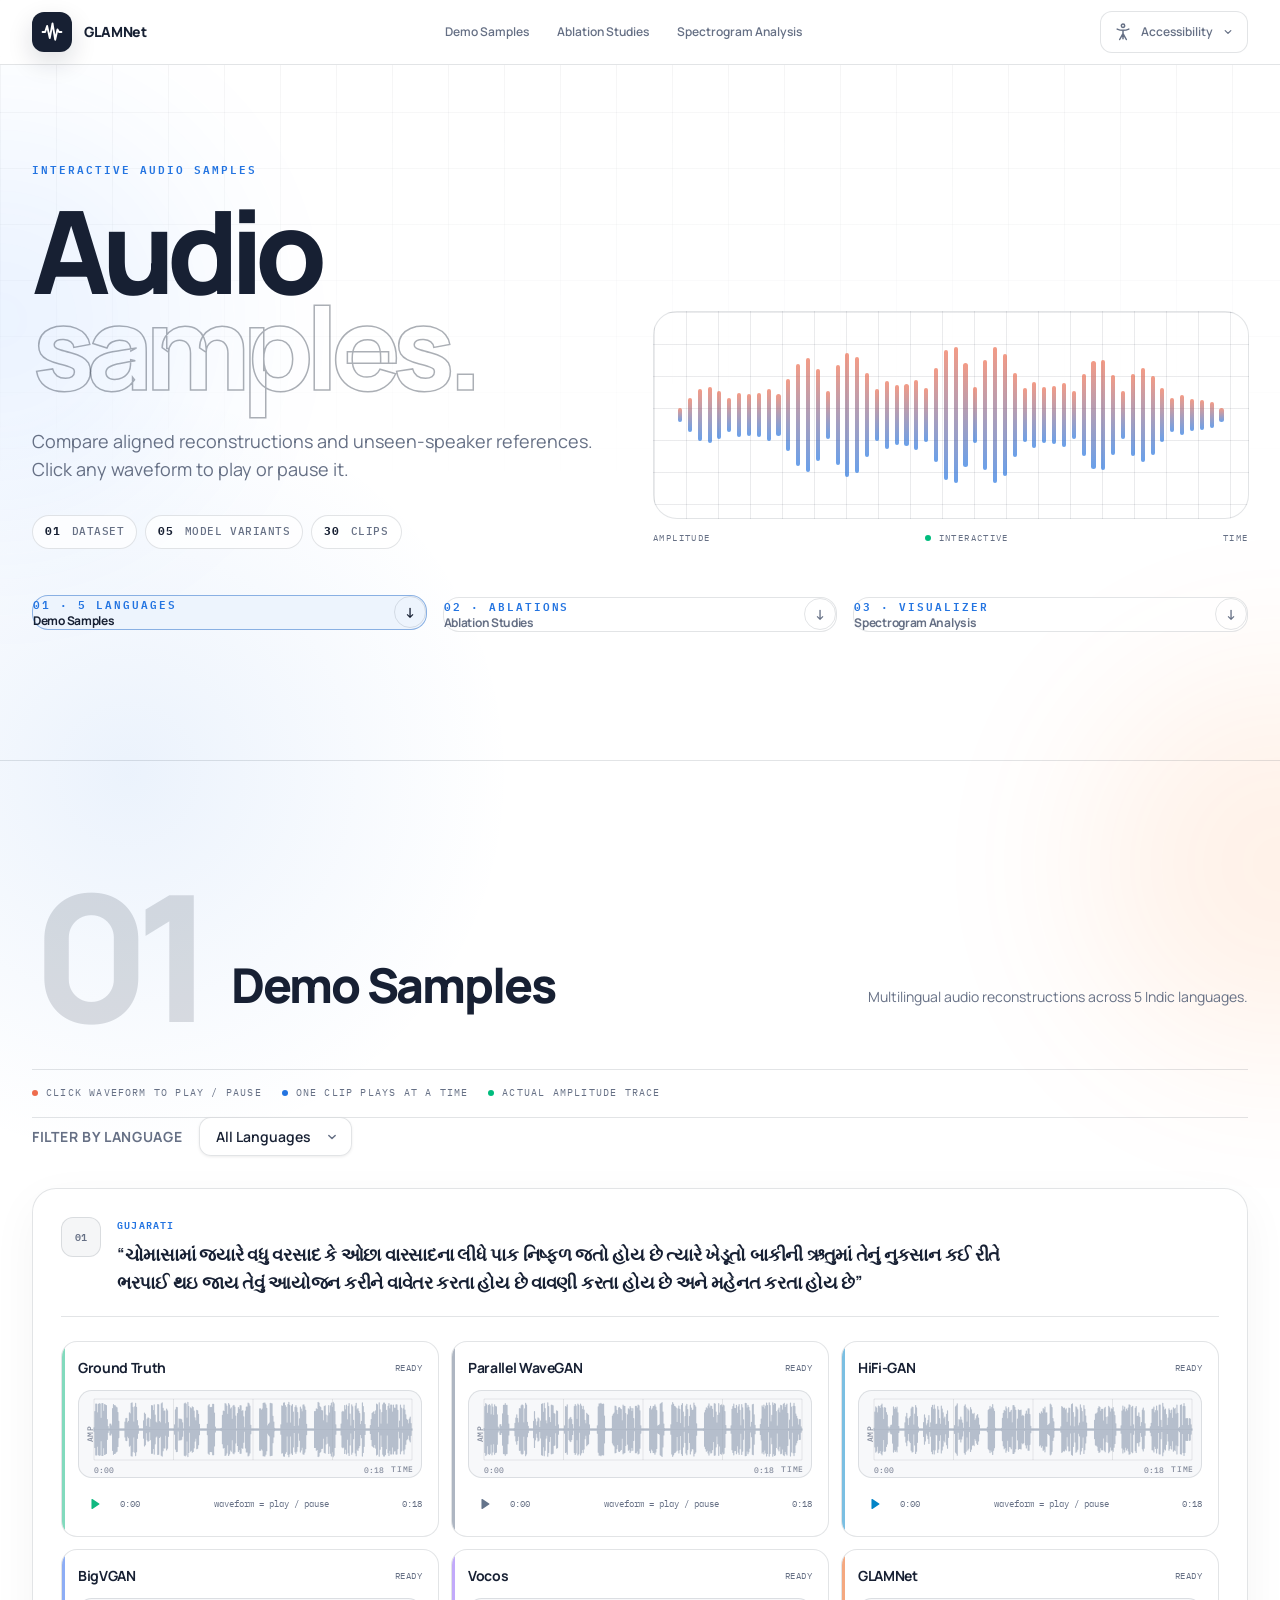
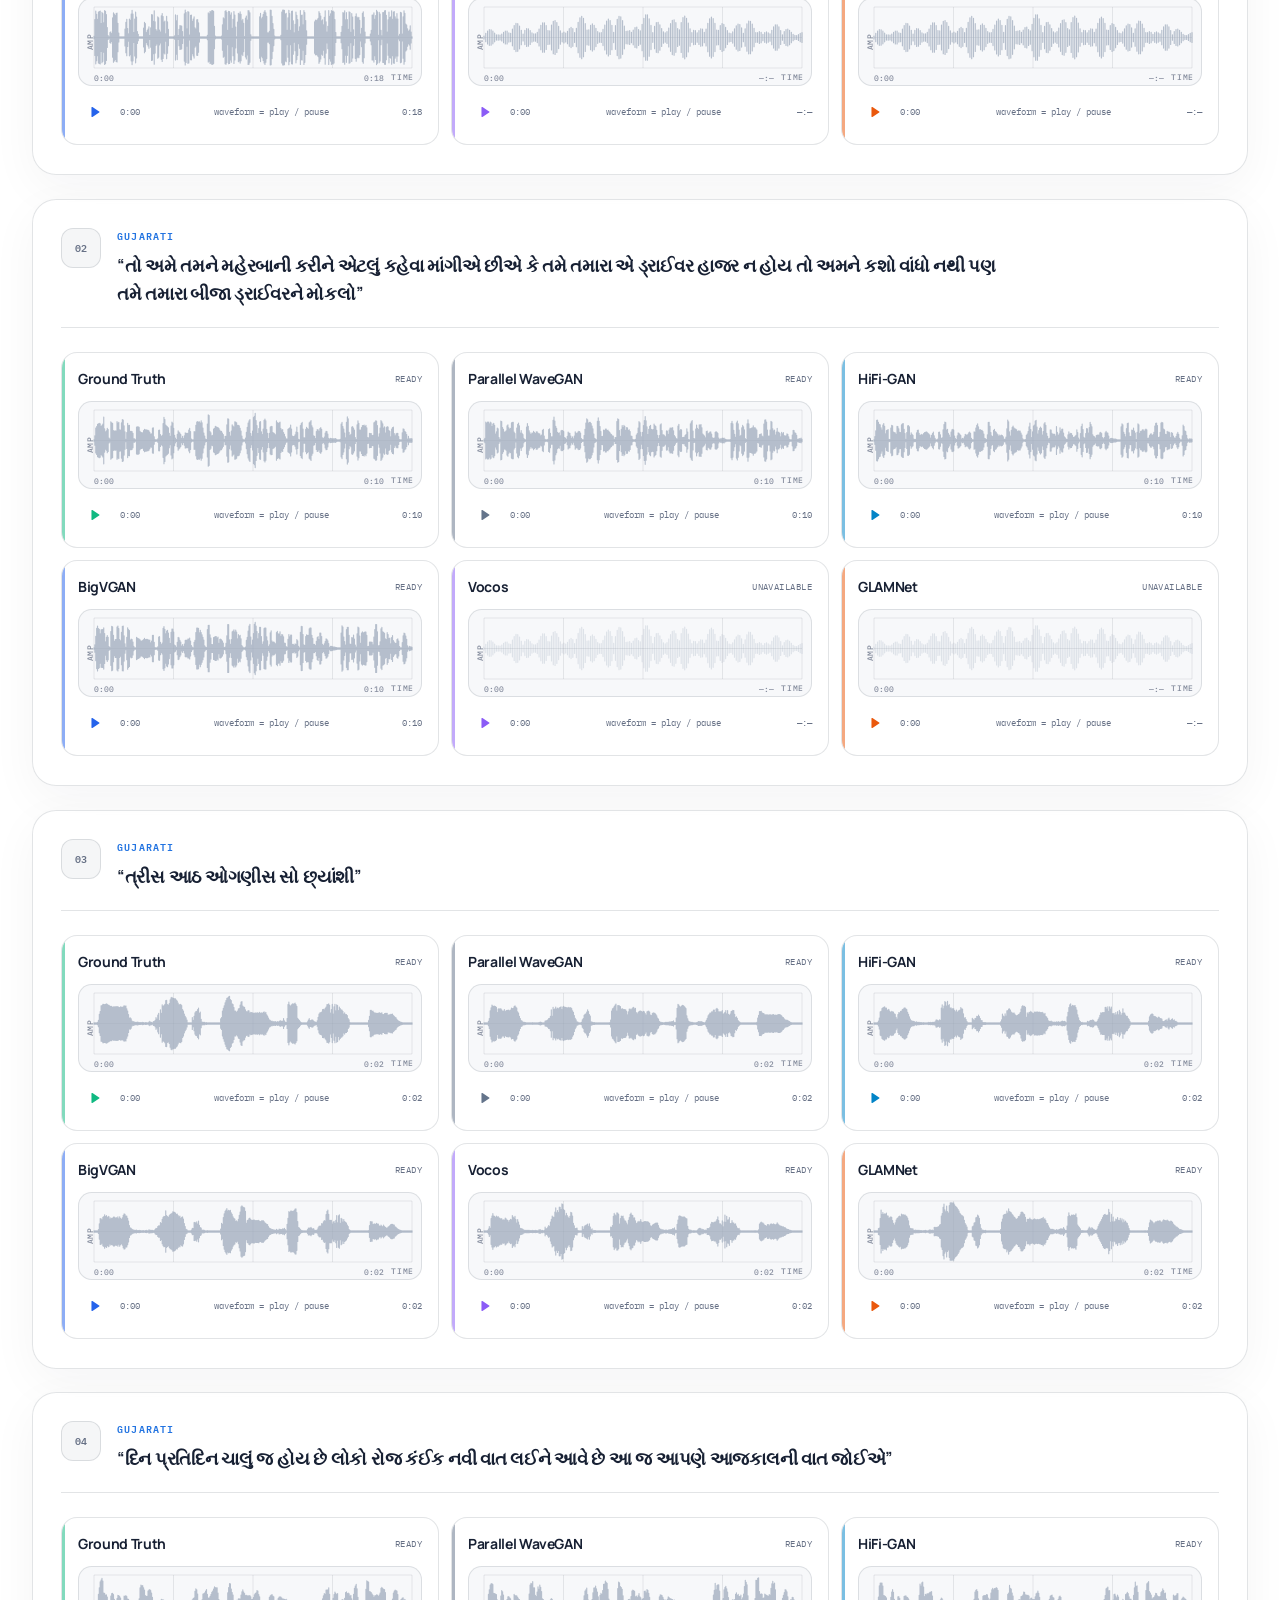
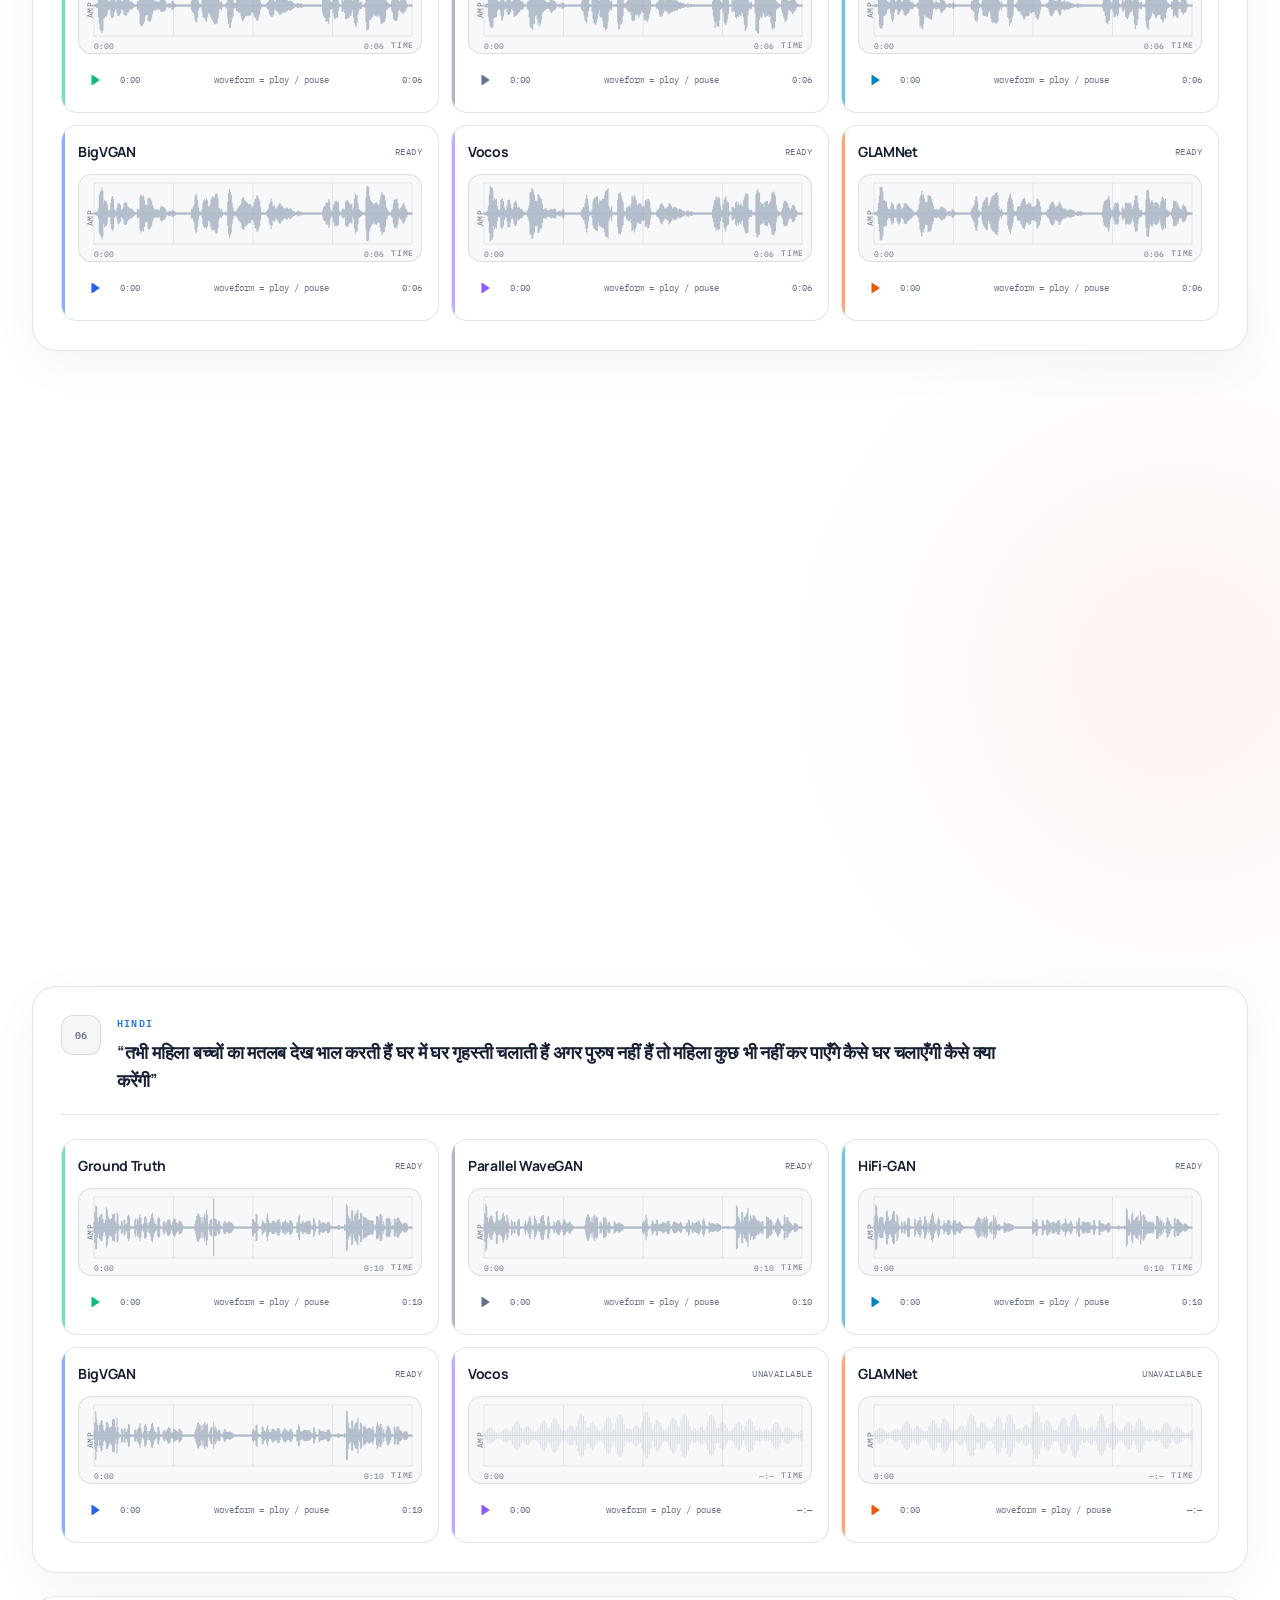
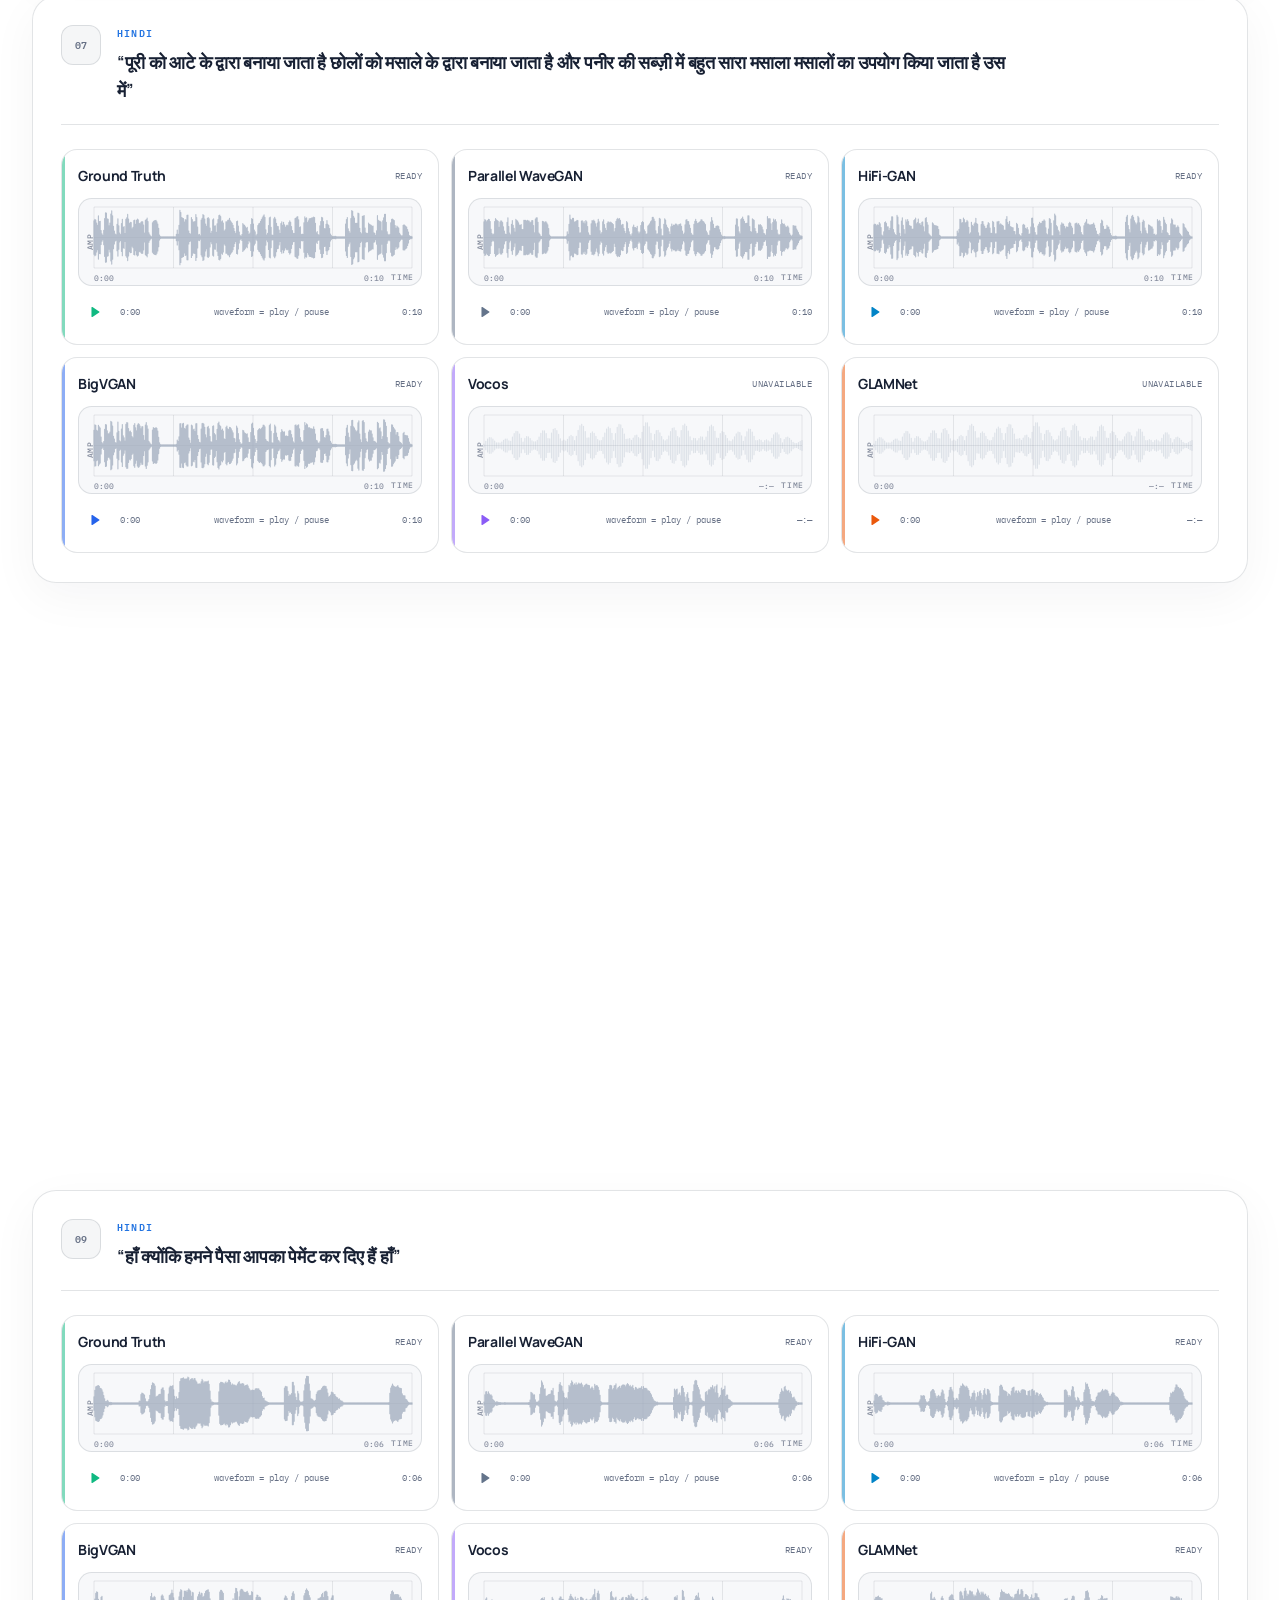
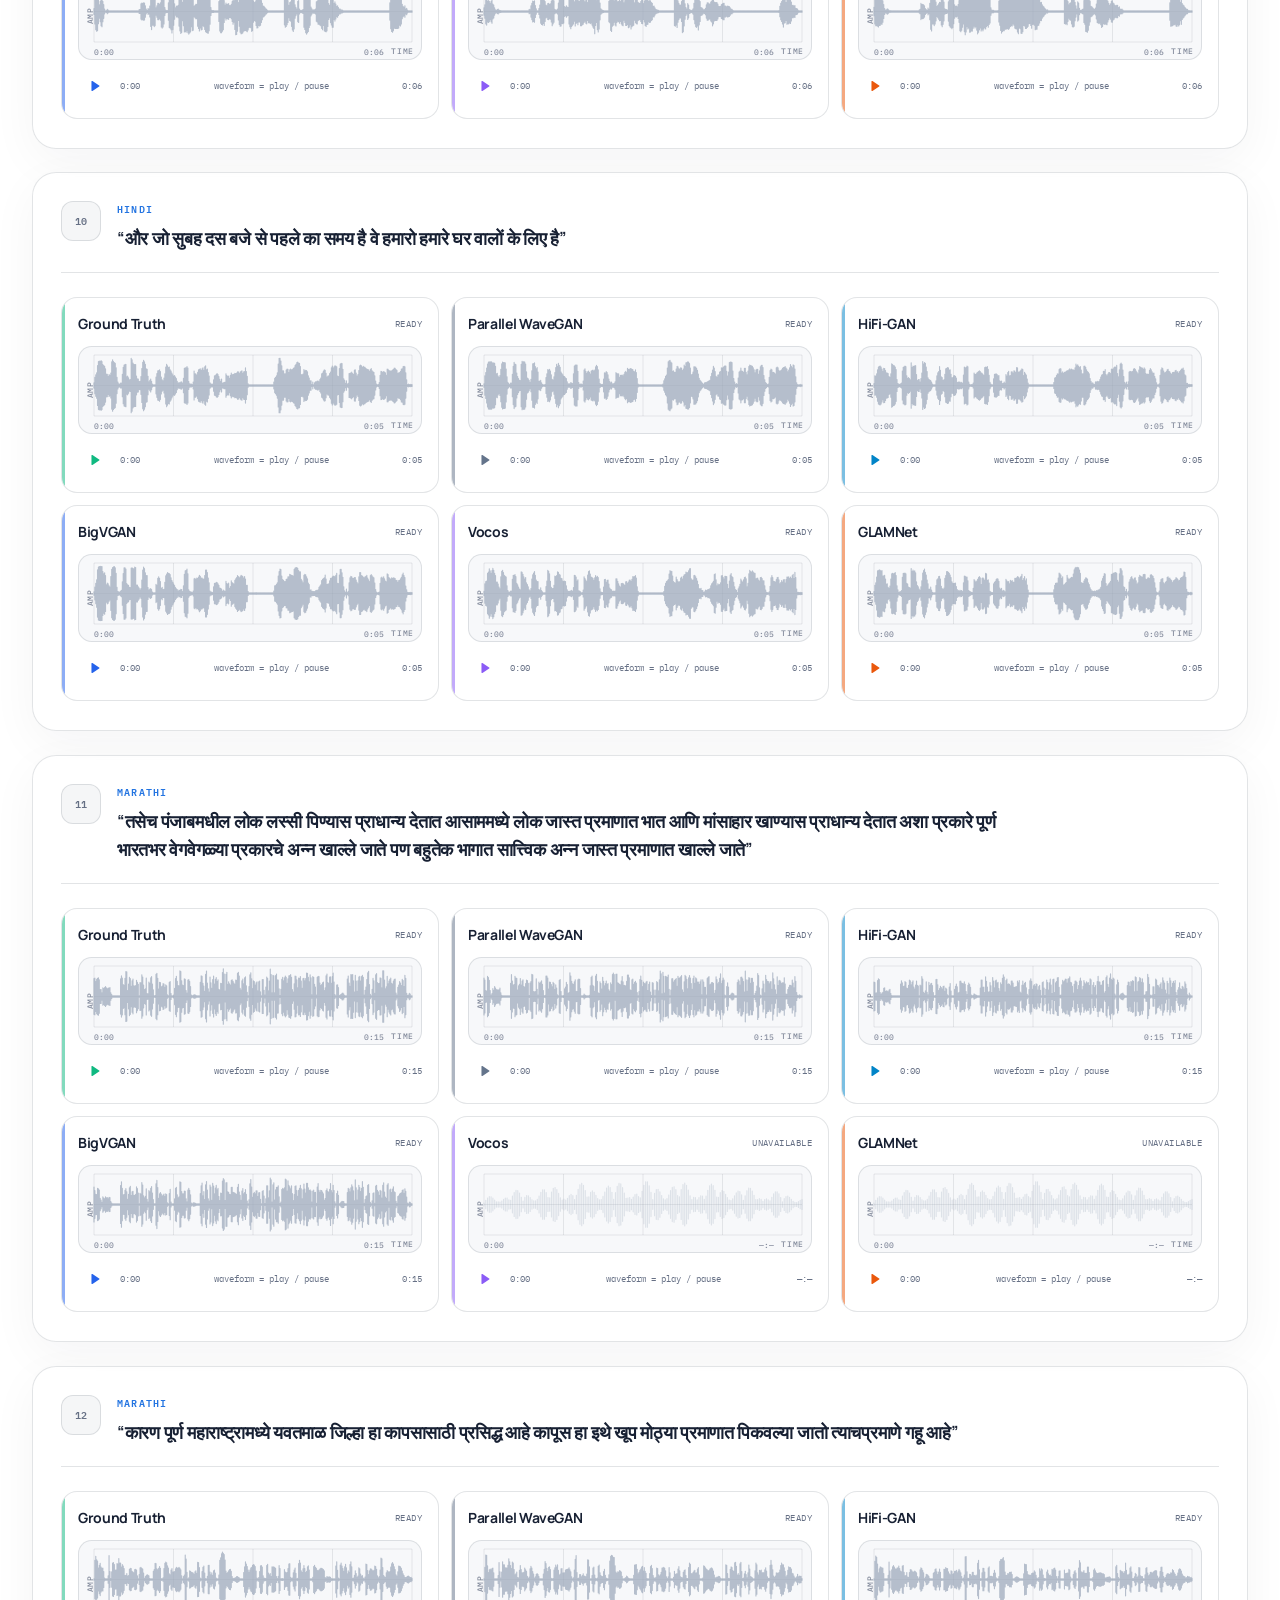
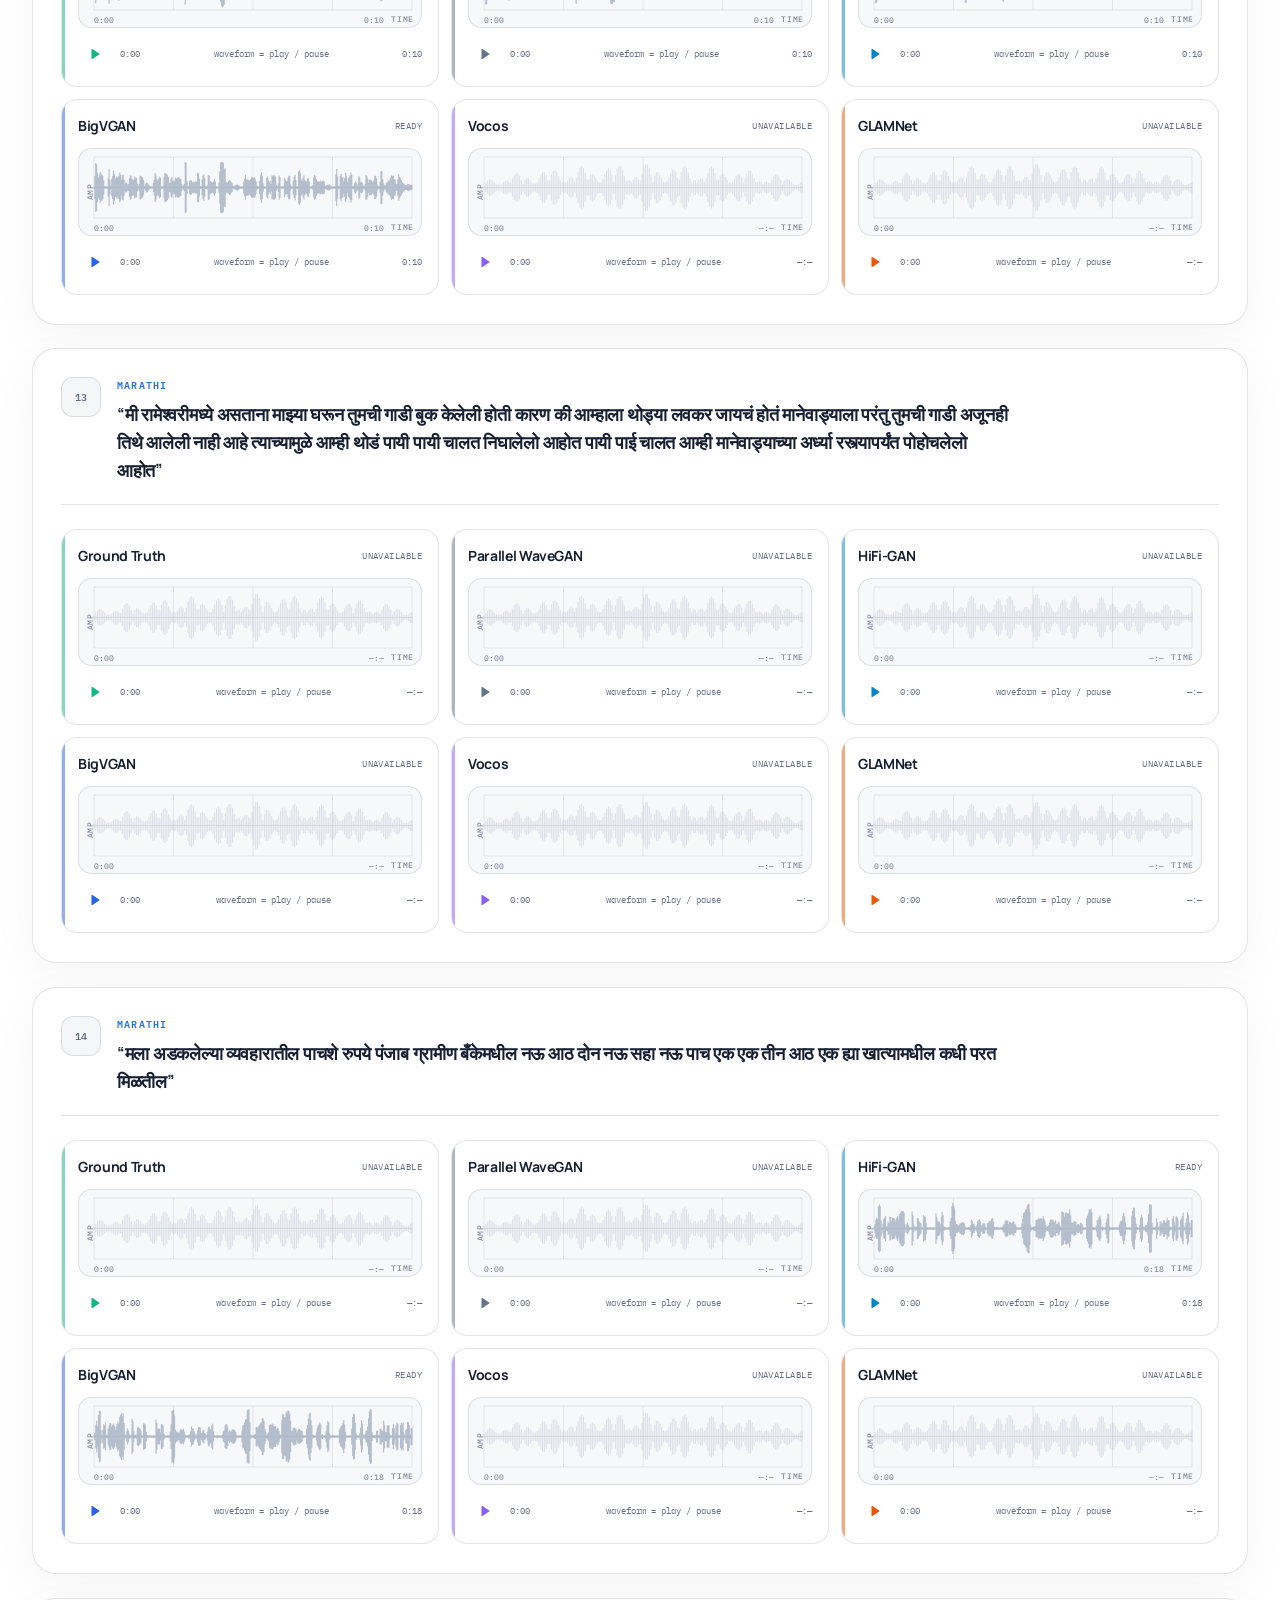
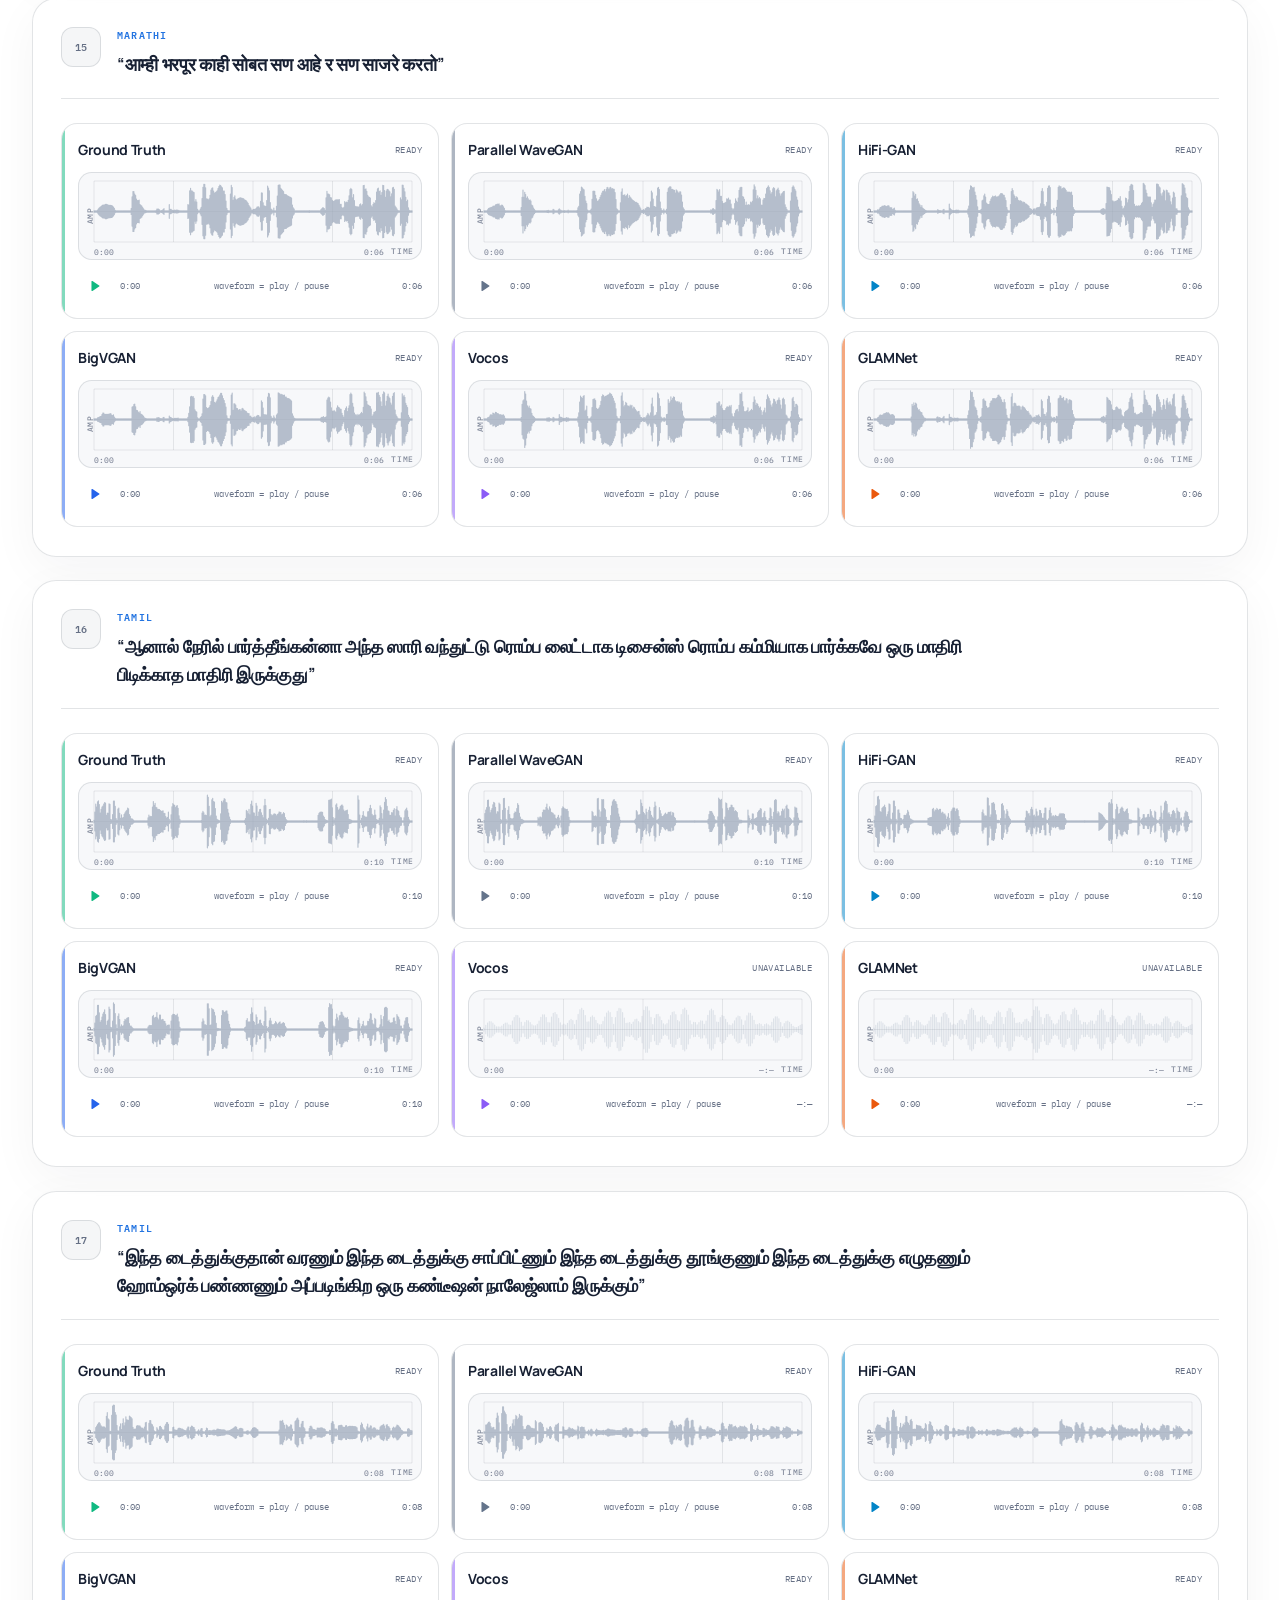
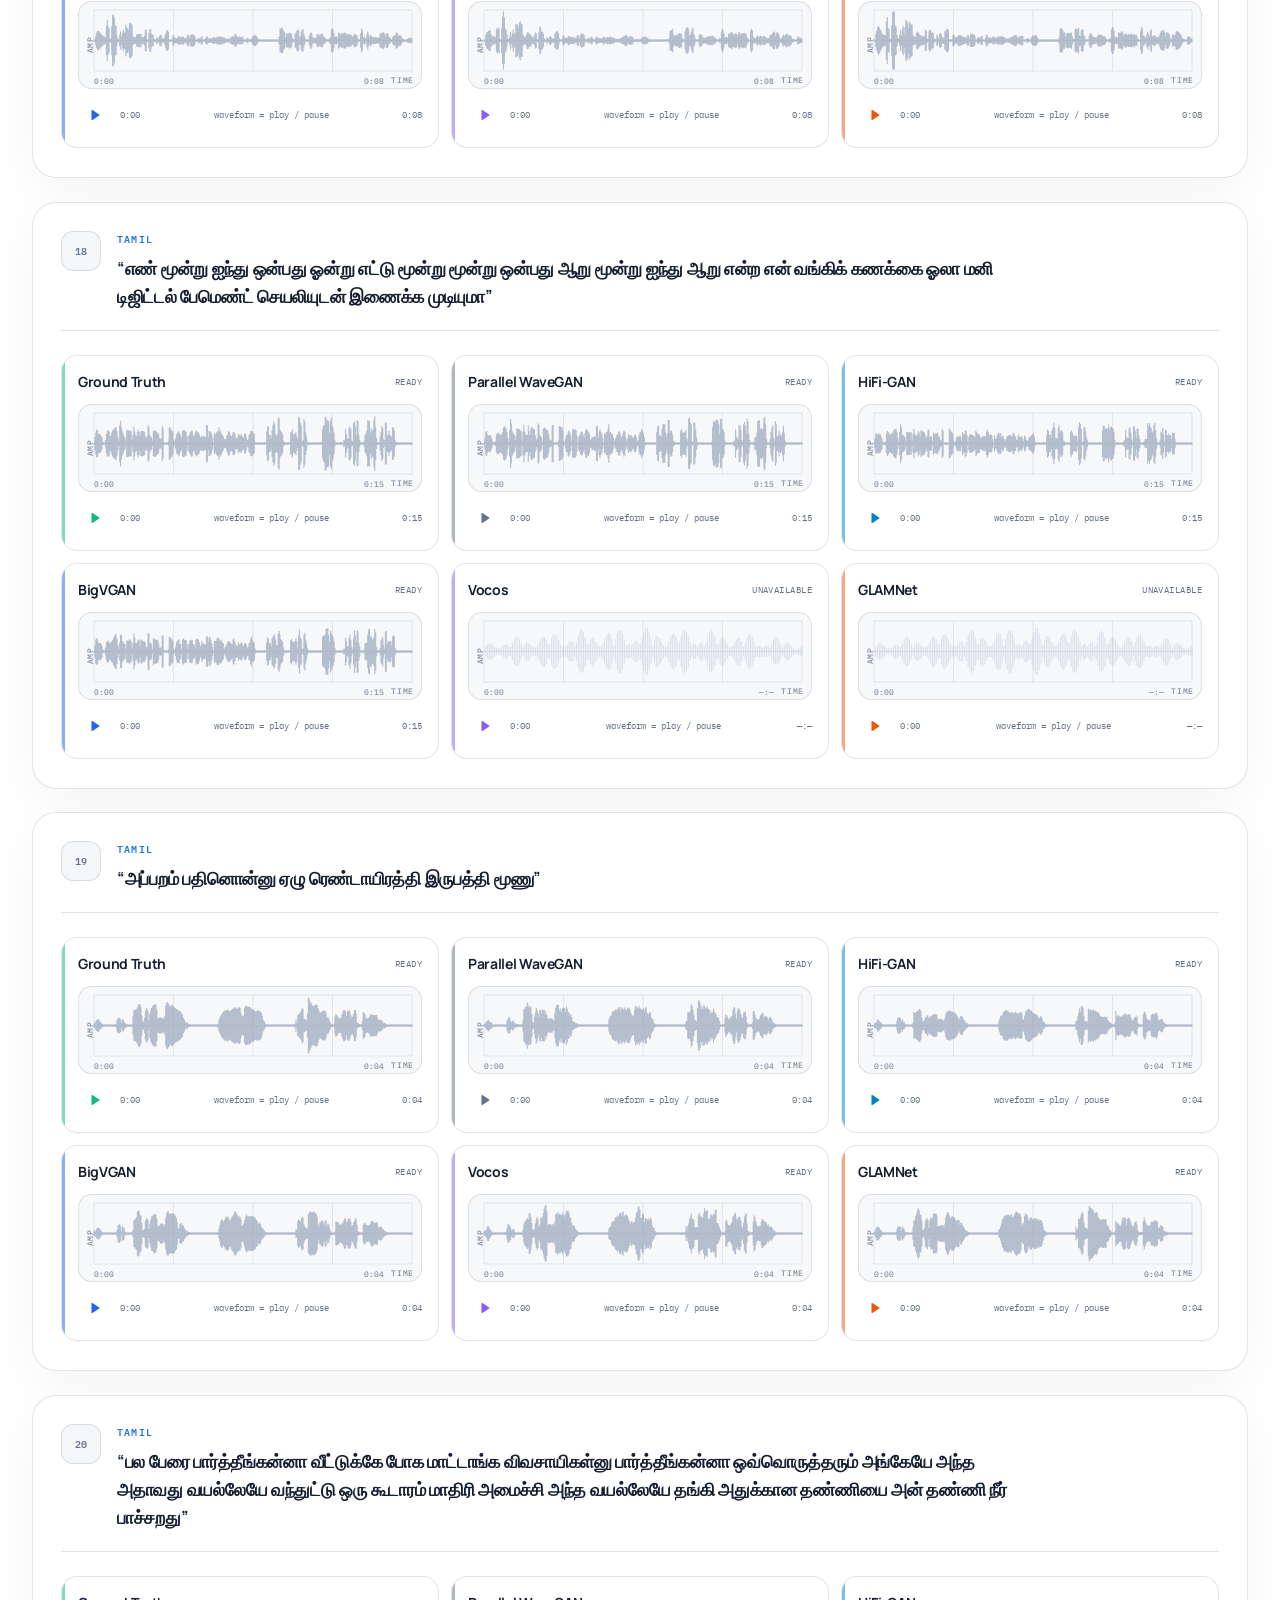
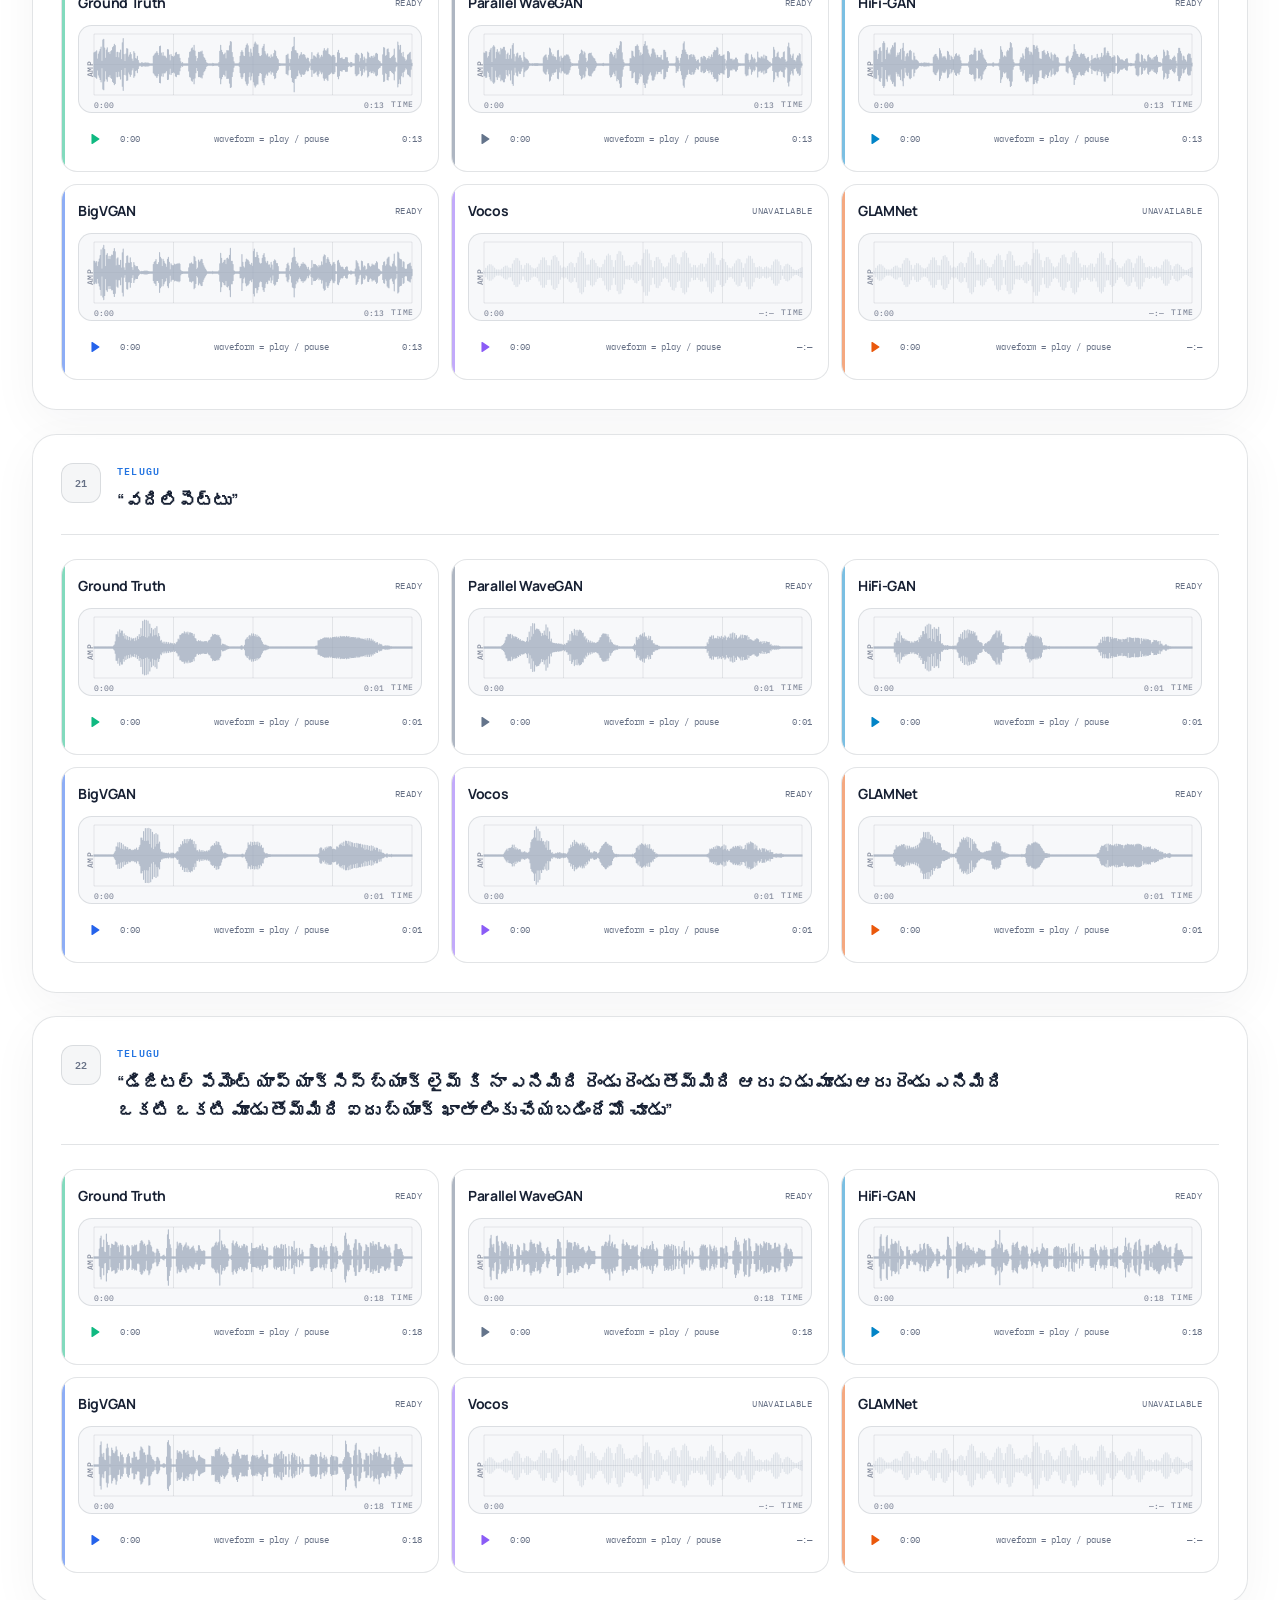
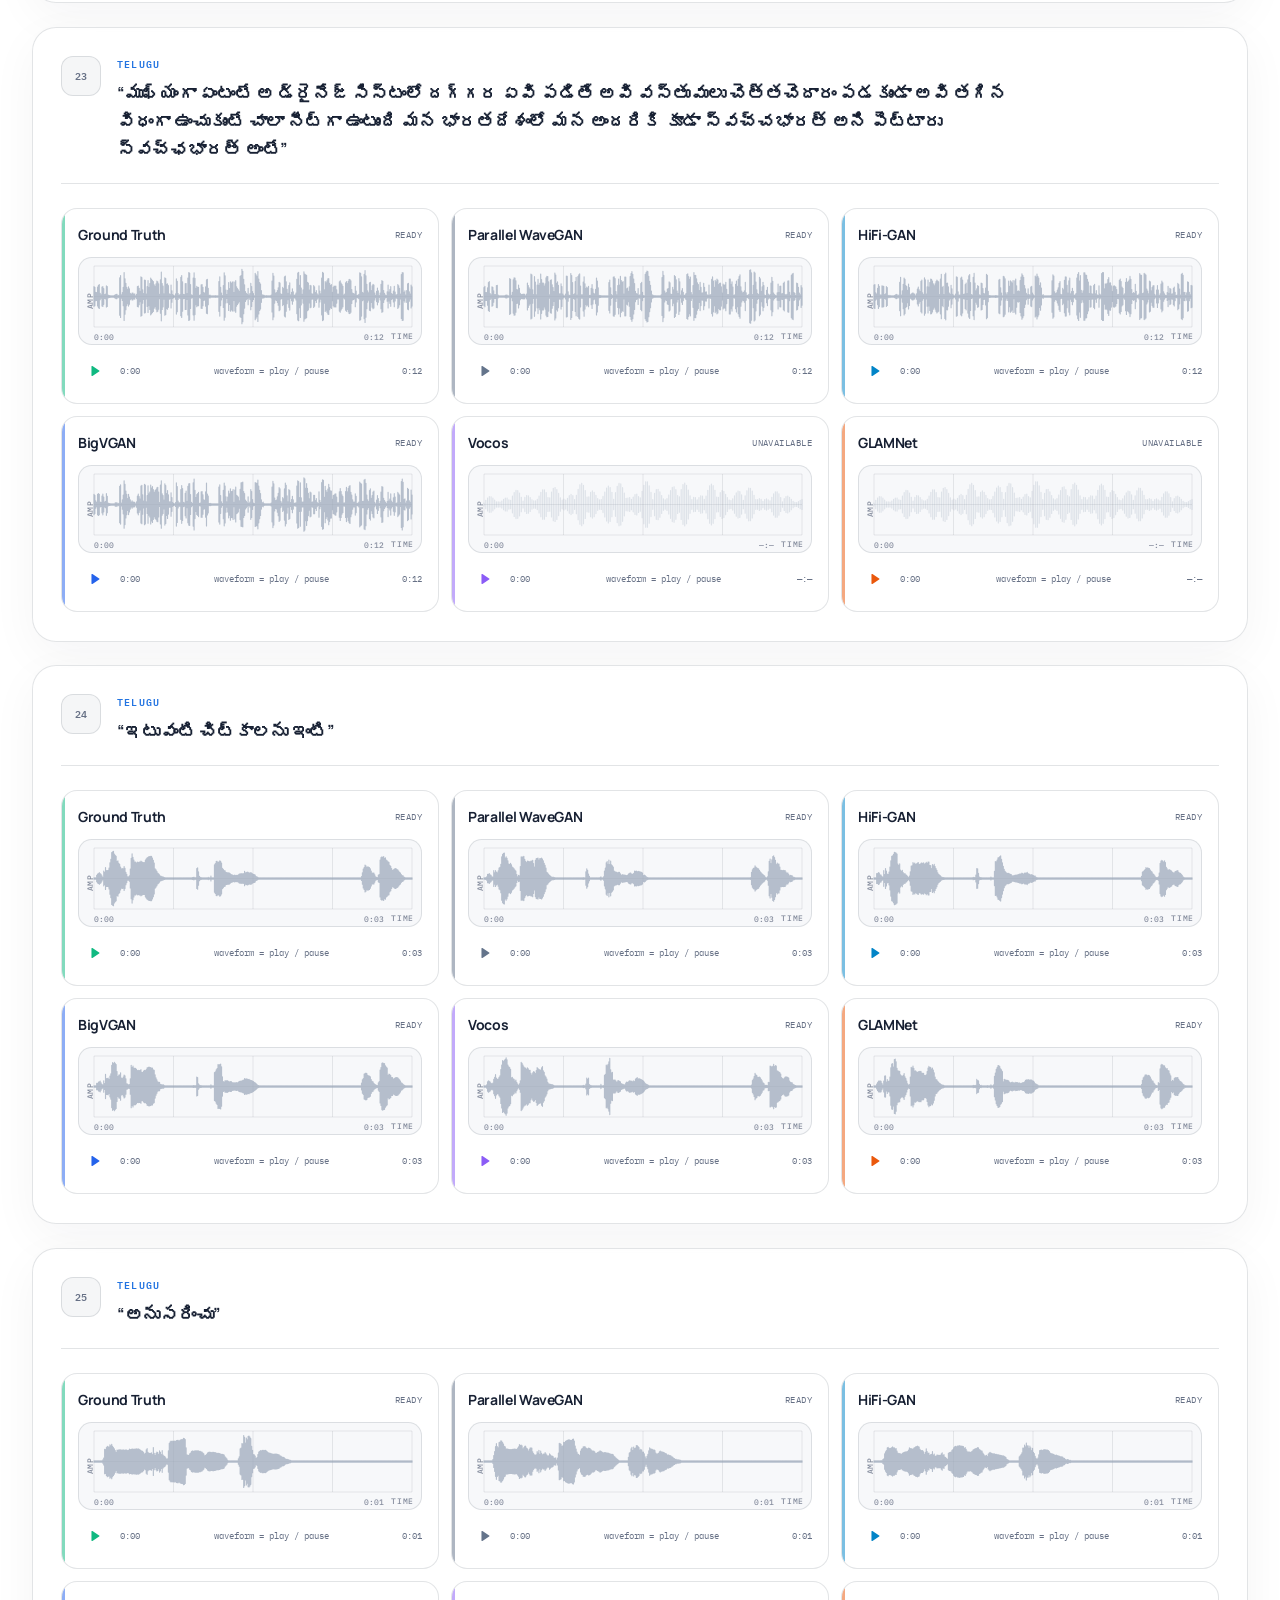
==== index.html @ a1c134b6 "Display the 3 section jump cards side by side in a single responsive row" ====
<!doctype html>
<html lang="en" data-font-step="0">
<head>
  <meta charset="utf-8">
  <meta name="viewport" content="width=device-width, initial-scale=1.0">
  <meta name="description" content="GLAMNet Vocoder audio comparisons for Indic Voices and VCTK.">
  <meta name="theme-color" content="#ffffff" id="theme-color-meta">
  <title>GLAMNet · Audio Samples</title>
  <link rel="icon" href="./favicon.svg" type="image/svg+xml">

  <script>
    (() => {
      try {
        localStorage.removeItem('streaming-vocoder-theme');
        const savedTheme = localStorage.getItem('glamnet-theme');
        if (savedTheme === 'dark') {
          document.documentElement.classList.add('dark');
        } else {
          document.documentElement.classList.remove('dark');
        }

        const savedFont = Number(localStorage.getItem('glamnet-font-step'));
        if (Number.isInteger(savedFont) && savedFont >= -2 && savedFont <= 2) {
          document.documentElement.dataset.fontStep = String(savedFont);
        }
      } catch (_) {
        document.documentElement.classList.remove('dark');
      }
    })();
  </script>

  <!-- Fonts: async load so they never block first paint -->
  <link rel="preconnect" href="https://fonts.googleapis.com">
  <link rel="preconnect" href="https://fonts.gstatic.com" crossorigin>
  <link rel="preload" as="style" onload="this.onload=null;this.rel='stylesheet'" href="https://fonts.googleapis.com/css2?family=IBM+Plex+Mono:wght@400;500;600&family=Manrope:wght@400;500;600;700;800&display=swap">
  <noscript><link rel="stylesheet" href="https://fonts.googleapis.com/css2?family=IBM+Plex+Mono:wght@400;500;600&family=Manrope:wght@400;500;600;700;800&display=swap"></noscript>
  <link rel="stylesheet" href="./styles.css">
  <style>
    /* ── Smooth scrolling ── */
    html { scroll-behavior: smooth; }

    /* ── Silky reveal animation ── */
    .reveal {
      opacity: 0;
      transform: translateY(32px) scale(0.98);
      transition:
        opacity 0.75s cubic-bezier(0.16, 1, 0.3, 1),
        transform 0.75s cubic-bezier(0.16, 1, 0.3, 1);
      will-change: opacity, transform;
    }
    .reveal.is-visible {
      opacity: 1;
      transform: translateY(0) scale(1);
    }

    /* ── Sample card entrance ── */
    .sample-set {
      transition:
        border-color 0.3s ease,
        box-shadow 0.3s ease,
        transform 0.45s cubic-bezier(0.16, 1, 0.3, 1);
      will-change: transform;
    }
    .sample-set:hover {
      transform: translateY(-3px);
      box-shadow: 0 24px 64px rgba(15,23,42,0.1);
    }

    /* ── Player card hover ── */
    .player-card {
      transition:
        border-color 0.28s cubic-bezier(0.16, 1, 0.3, 1),
        transform 0.35s cubic-bezier(0.16, 1, 0.3, 1),
        box-shadow 0.35s cubic-bezier(0.16, 1, 0.3, 1);
      will-change: transform;
    }
    .player-card:hover {
      transform: translateY(-3px) scale(1.012);
      box-shadow: 0 16px 36px rgba(15,23,42,0.13);
    }

    /* ── Waveform button ── */
    .waveform-button {
      transition:
        border-color 0.22s ease,
        box-shadow 0.22s ease;
    }

    /* ── Hero wave bars ── */
    .hero-wave-bar {
      animation-timing-function: cubic-bezier(0.45, 0, 0.55, 1);
      animation-duration: 3.2s;
    }

    /* ── Back to top button ── */
    #back-to-top {
      transition: opacity 0.4s ease, transform 0.4s cubic-bezier(0.16, 1, 0.3, 1);
    }

    /* ── Page header on scroll ── */
    .site-header {
      transition: background 0.35s ease, backdrop-filter 0.35s ease, box-shadow 0.35s ease;
    }

    /* ── Dropdown smooth ── */
    #language-filter {
      transition: border-color 0.22s ease, box-shadow 0.22s ease;
    }
  </style>
</head>

<body class="antialiased">
  <a class="skip-link" href="#main-content">Skip to audio samples</a>
  <div class="page-grid" aria-hidden="true"></div>
  <div class="ambient-orb -left-48 top-32 bg-blue-500" aria-hidden="true"></div>
  <div class="ambient-orb -right-48 top-[42rem] bg-orange-500" aria-hidden="true"></div>

  <header class="site-header sticky top-0 z-50">
    <div id="scroll-progress" class="header-progress" aria-hidden="true"></div>
    <div class="mx-auto flex min-h-16 max-w-7xl items-center justify-between gap-3 px-4 py-2 sm:px-6 lg:px-8">
      <a href="#top" class="group flex items-center gap-3 rounded-lg" aria-label="GLAMNet audio samples, back to top">
        <span class="brand-mark grid size-10 place-items-center rounded-xl transition-transform duration-300 group-hover:-rotate-3 group-hover:scale-105" aria-hidden="true">
          <svg viewBox="0 0 28 28" class="size-6" fill="none">
            <path d="M3 14h3l2.3-7 3.1 14 3.2-17 3.1 19 2.7-12 1.8 3H25" stroke="currentColor" stroke-width="2.2" stroke-linecap="round" stroke-linejoin="round"/>
          </svg>
        </span>
        <span class="max-w-44 text-xs font-extrabold leading-tight tracking-[-0.025em] sm:max-w-none sm:text-sm">GLAMNet</span>
      </a>

      <nav class="order-3 hidden w-full items-center justify-center gap-1 border-t border-[var(--line)] pt-2 sm:flex md:order-2 md:w-auto md:border-0 md:pt-0" aria-label="Sample sections">
        <a href="#indic" class="control-button rounded-lg px-3 py-2 text-xs font-semibold">Demo Samples</a>
        <a href="#ablation" class="control-button rounded-lg px-3 py-2 text-xs font-semibold">Ablation Studies</a>
        <a href="#spectrogram" class="control-button rounded-lg px-3 py-2 text-xs font-semibold">Spectrogram Analysis</a>
      </nav>

      <div id="accessibility-menu" class="relative order-2 md:order-3">
          <button id="accessibility-toggle" type="button" class="control-shell control-button flex items-center gap-2 rounded-xl px-3 py-2.5" aria-label="Open accessibility settings" aria-haspopup="dialog" aria-controls="accessibility-panel" aria-expanded="false">
          <svg viewBox="0 0 24 24" class="size-5" fill="none" stroke="currentColor" stroke-width="1.8" aria-hidden="true">
            <circle cx="12" cy="4.5" r="2"/>
            <path d="M5 8.5c2.2 1 4.5 1.5 7 1.5s4.8-.5 7-1.5M12 10v10M8 21l4-7 4 7" stroke-linecap="round" stroke-linejoin="round"/>
          </svg>
          <span class="hidden text-xs font-semibold sm:inline">Accessibility</span>
          <svg viewBox="0 0 20 20" class="hidden size-3.5 transition-transform sm:block" data-accessibility-chevron fill="none" stroke="currentColor" stroke-width="1.8" aria-hidden="true">
            <path d="m6 8 4 4 4-4" stroke-linecap="round" stroke-linejoin="round"/>
          </svg>
        </button>

        <div id="accessibility-panel" class="accessibility-panel" role="dialog" aria-label="Accessibility settings" aria-hidden="true">
          <div class="flex items-center justify-between border-b border-[var(--line)] px-4 py-3">
            <div>
              <p class="text-sm font-bold">Accessibility</p>
              <p class="mt-0.5 text-[0.65rem] text-[var(--muted)]">Display preferences</p>
            </div>
            <button id="accessibility-close" type="button" class="control-button grid size-8 place-items-center rounded-lg" aria-label="Close accessibility settings">
              <svg viewBox="0 0 20 20" class="size-4" fill="none" stroke="currentColor" stroke-width="1.8" aria-hidden="true">
                <path d="m6 6 8 8m0-8-8 8" stroke-linecap="round"/>
              </svg>
            </button>
          </div>

          <div class="p-3">
            <button id="font-size-toggle" type="button" class="accessibility-row flex w-full items-center justify-between rounded-xl px-3 py-3 text-left" aria-controls="font-scale-panel" aria-expanded="false">
              <span class="flex items-center gap-3">
                <span class="grid size-9 place-items-center rounded-lg border border-[var(--line)] font-semibold" aria-hidden="true">Aa</span>
                <span>
                  <span class="block text-xs font-bold">Font size</span>
                  <span id="font-size-value" class="mt-0.5 block text-[0.65rem] text-[var(--muted)]">Default</span>
                </span>
              </span>
              <svg viewBox="0 0 20 20" class="size-4 transition-transform" data-font-chevron fill="none" stroke="currentColor" stroke-width="1.8" aria-hidden="true">
                <path d="m6 8 4 4 4-4" stroke-linecap="round" stroke-linejoin="round"/>
              </svg>
            </button>

            <div id="font-scale-panel" class="font-scale-panel" aria-hidden="true">
              <div class="px-3 pb-3 pt-4">
                <input id="font-size-range" class="font-size-range" type="range" min="-2" max="2" step="1" value="0" aria-label="Font size" aria-valuetext="Default">
                <div class="mt-2 flex items-end justify-between px-0.5 font-mono font-semibold text-[var(--muted)]" aria-hidden="true">
                  <span class="text-[0.55rem]">A−−</span>
                  <span class="text-[0.62rem]">A−</span>
                  <span class="text-xs">A</span>
                  <span class="text-sm">A+</span>
                  <span class="text-base">A++</span>
                </div>
              </div>
            </div>

            <div class="mt-2 border-t border-[var(--line)] px-3 pt-4">
              <div class="mb-3 flex items-center justify-between">
                <span class="text-xs font-bold">Color theme</span>
                <span class="font-mono text-[0.58rem] uppercase tracking-wider text-[var(--muted)]">Appearance</span>
              </div>
              <div class="control-shell grid grid-cols-2 rounded-xl p-1" role="group" aria-label="Color theme">
                <button type="button" class="theme-choice flex items-center justify-center gap-2 rounded-lg px-3 py-2.5 text-xs font-semibold" data-theme-option="light" aria-pressed="true">
                  <svg viewBox="0 0 24 24" class="size-4" fill="none" stroke="currentColor" stroke-width="1.8" aria-hidden="true">
                    <circle cx="12" cy="12" r="3.4"/><path d="M12 2v2M12 20v2M4.93 4.93l1.42 1.42M17.65 17.65l1.42 1.42M2 12h2M20 12h2M4.93 19.07l1.42-1.42M17.65 6.35l1.42-1.42" stroke-linecap="round"/>
                  </svg>
                  Light
                </button>
                <button type="button" class="theme-choice flex items-center justify-center gap-2 rounded-lg px-3 py-2.5 text-xs font-semibold" data-theme-option="dark" aria-pressed="false">
                  <svg viewBox="0 0 24 24" class="size-4" fill="none" stroke="currentColor" stroke-width="1.8" aria-hidden="true">
                    <path d="M20.1 15.1A8.2 8.2 0 0 1 8.9 3.9 8.3 8.3 0 1 0 20.1 15.1Z" stroke-linecap="round" stroke-linejoin="round"/>
                  </svg>
                  Dark
                </button>
              </div>
            </div>


          </div>
        </div>
      </div>
    </div>
  </header>

  <main id="main-content">
    <section id="top" class="mx-auto max-w-7xl px-4 pb-24 pt-16 sm:px-6 sm:pt-24 lg:px-8 lg:pb-32">
      <div class="grid items-end gap-12 lg:grid-cols-[1.15fr_0.85fr]">
        <div class="reveal">
          <p class="eyebrow mb-6">Interactive audio samples</p>
          <h1 class="display-title max-w-4xl font-extrabold">
            Audio<br><span class="outline-word">samples.</span>
          </h1>
          <p class="mt-8 max-w-xl text-base leading-7 text-[var(--muted)] sm:text-lg">
            Compare aligned reconstructions and unseen-speaker references. Click any waveform to play or pause it.
          </p>

          <div class="mt-8 flex flex-wrap gap-2 font-mono text-[0.66rem] font-medium uppercase tracking-wider text-[var(--muted)]">
            <span class="rounded-full border border-[var(--line)] bg-[var(--panel)] px-3 py-2"><strong class="mr-1 text-[var(--ink)]">01</strong> dataset</span>
            <span class="rounded-full border border-[var(--line)] bg-[var(--panel)] px-3 py-2"><strong class="mr-1 text-[var(--ink)]">05</strong> model variants</span>
            <span class="rounded-full border border-[var(--line)] bg-[var(--panel)] px-3 py-2"><strong class="mr-1 text-[var(--ink)]">30</strong> clips</span>
          </div>
        </div>

        <div class="reveal lg:pb-1" style="transition-delay: 100ms">
          <div class="hero-wave p-4 sm:p-6" id="hero-wave" aria-hidden="true"></div>
          <div class="mt-3 flex items-center justify-between font-mono text-[0.58rem] uppercase tracking-[0.15em] text-[var(--muted)]">
            <span>Amplitude</span>
            <span class="flex items-center gap-2"><i class="size-1.5 animate-pulse rounded-full bg-emerald-500"></i> Interactive</span>
            <span>Time</span>
          </div>
        </div>
      </div>

      <div class="mt-12 reveal" style="display:grid;grid-template-columns:repeat(3,1fr);gap:clamp(0.5rem,1.5vw,1rem);transition-delay:160ms;" aria-label="Contents">
        <a href="#indic" class="dataset-link group flex items-center justify-between rounded-2xl p-3.5 sm:p-5">
          <span class="min-w-0 pr-1 sm:pr-2">
            <span class="eyebrow block truncate text-[0.62rem] sm:text-[0.69rem]">01 · 5 Languages</span>
            <span class="mt-1.5 block text-xs sm:text-base lg:text-lg font-bold tracking-tight truncate">Demo Samples</span>
          </span>
          <span class="grid size-8 sm:size-10 shrink-0 place-items-center rounded-full border border-[var(--line)] transition-transform group-hover:translate-x-1 text-xs sm:text-sm font-bold" aria-hidden="true">↓</span>
        </a>
        <a href="#ablation" class="dataset-link group flex items-center justify-between rounded-2xl p-3.5 sm:p-5">
          <span class="min-w-0 pr-1 sm:pr-2">
            <span class="eyebrow block truncate text-[0.62rem] sm:text-[0.69rem]">02 · Ablations</span>
            <span class="mt-1.5 block text-xs sm:text-base lg:text-lg font-bold tracking-tight truncate">Ablation Studies</span>
          </span>
          <span class="grid size-8 sm:size-10 shrink-0 place-items-center rounded-full border border-[var(--line)] transition-transform group-hover:translate-x-1 text-xs sm:text-sm font-bold" aria-hidden="true">↓</span>
        </a>
        <a href="#spectrogram" class="dataset-link group flex items-center justify-between rounded-2xl p-3.5 sm:p-5">
          <span class="min-w-0 pr-1 sm:pr-2">
            <span class="eyebrow block truncate text-[0.62rem] sm:text-[0.69rem]">03 · Visualizer</span>
            <span class="mt-1.5 block text-xs sm:text-base lg:text-lg font-bold tracking-tight truncate">Spectrogram Analysis</span>
          </span>
          <span class="grid size-8 sm:size-10 shrink-0 place-items-center rounded-full border border-[var(--line)] transition-transform group-hover:translate-x-1 text-xs sm:text-sm font-bold" aria-hidden="true">↓</span>
        </a>
      </div>
    </section>

    <section id="indic" class="scroll-mt-24 border-t border-[var(--line)] py-24 sm:py-32" data-observe-section>
      <div class="mx-auto max-w-7xl px-4 sm:px-6 lg:px-8">
        <div class="reveal grid items-end gap-8 md:grid-cols-[auto_1fr]">
          <div class="section-number" aria-hidden="true">01</div>
          <div class="pb-1 md:pb-3">
            <div class="flex flex-wrap items-end justify-between gap-4">
              <h2 class="text-3xl font-extrabold tracking-[-0.045em] sm:text-5xl">Demo Samples</h2>
              <p class="max-w-md text-sm leading-6 text-[var(--muted)]">Multilingual audio reconstructions across 5 Indic languages.</p>
            </div>
          </div>
        </div>

        <div class="mt-12 flex flex-wrap gap-x-5 gap-y-2 border-y border-[var(--line)] py-4 font-mono text-[0.62rem] uppercase tracking-[0.12em] text-[var(--muted)] reveal" aria-label="Playback instructions">
          <span class="flex items-center gap-2"><i class="size-1.5 rounded-full bg-[var(--accent)]"></i> Click waveform to play / pause</span>
          <span class="flex items-center gap-2"><i class="size-1.5 rounded-full bg-[var(--accent-2)]"></i> One clip plays at a time</span>
          <span class="flex items-center gap-2"><i class="size-1.5 rounded-full bg-emerald-500"></i> Actual amplitude trace</span>
        </div>

        
        <div class="mt-6 mb-4 flex items-center gap-4">
          <label for="language-filter" class="text-sm font-bold uppercase tracking-wider text-[var(--muted)]">Filter by Language</label>
          <div class="relative">
            <select id="language-filter" style="appearance:none;-webkit-appearance:none;background-color:var(--panel);color:var(--ink);border:1px solid var(--line);border-radius:0.75rem;padding:0.5rem 2.5rem 0.5rem 1rem;font-size:0.875rem;font-weight:600;font-family:inherit;cursor:pointer;outline:none;box-shadow:0 1px 3px rgba(0,0,0,0.08);">
              <option value="all">All Languages</option>
              <option value="Gujarati">Gujarati</option>
              <option value="Hindi">Hindi</option>
              <option value="Marathi">Marathi</option>
              <option value="Tamil">Tamil</option>
              <option value="Telugu">Telugu</option>
            </select>
            <span style="pointer-events:none;position:absolute;right:0.75rem;top:50%;transform:translateY(-50%);color:var(--muted);" aria-hidden="true">
              <svg viewBox="0 0 20 20" style="width:1rem;height:1rem;" fill="none" stroke="currentColor" stroke-width="1.8"><path d="m6 8 4 4 4-4" stroke-linecap="round" stroke-linejoin="round"/></svg>
            </span>
          </div>
        </div>
        <div id="indic-samples" class="mt-8 space-y-6"></div>
      </div>
    </section>

    
  </main>


    <!-- ═══════════════════════ ABLATION STUDIES SECTION ═══════════════════════ -->
    <section id="ablation" class="scroll-mt-24 border-t border-[var(--line)] py-24 sm:py-32" data-observe-section>
      <div class="mx-auto max-w-7xl px-4 sm:px-6 lg:px-8">
        <div class="reveal grid items-end gap-8 md:grid-cols-[auto_1fr]">
          <div class="section-number" aria-hidden="true">02</div>
          <div class="pb-1 md:pb-3">
            <div class="flex flex-wrap items-end justify-between gap-4">
              <h2 class="text-3xl font-extrabold tracking-[-0.045em] sm:text-5xl">Ablation Studies</h2>
              <p class="max-w-md text-sm leading-6 text-[var(--muted)]">Controlled inference-time interventions on GLAMNet.</p>
            </div>
          </div>
        </div>

        <!-- Interactive Ablation Audio Showcase -->
        <div class="reveal mt-12">
          <!-- Category Filter Controls with Generous Spacing -->
          <div class="flex flex-wrap items-center gap-3 sm:gap-4 border-b border-[var(--line)] pb-6" id="ablation-filter-group">
            <button type="button" class="ablation-pill active control-button rounded-xl px-4 py-2.5 text-xs font-bold border border-[var(--line)] transition-all" data-category="all">All Variants (14)</button>
            <button type="button" class="ablation-pill control-button rounded-xl px-4 py-2.5 text-xs font-bold border border-[var(--line)] transition-all" data-category="full_c1">Full & C1: Conditioning</button>
            <button type="button" class="ablation-pill control-button rounded-xl px-4 py-2.5 text-xs font-bold border border-[var(--line)] transition-all" data-category="c2">C2: Perturbations</button>
            <button type="button" class="ablation-pill control-button rounded-xl px-4 py-2.5 text-xs font-bold border border-[var(--line)] transition-all" data-category="c3">C3: FiLM Mechanism</button>
            <button type="button" class="ablation-pill control-button rounded-xl px-4 py-2.5 text-xs font-bold border border-[var(--line)] transition-all" data-category="c4">C4: Layer Depth</button>
          </div>

          <!-- Sample Selection Dropdown & Info -->
          <div class="mt-8 flex flex-wrap items-center justify-between gap-4 rounded-2xl border border-[var(--line)] bg-[var(--panel)] p-4 sm:p-5">
            <div class="flex items-center gap-3">
              <label for="ablation-sample-select" class="text-xs font-bold uppercase tracking-wider text-[var(--muted)]">Select Utterance:</label>
              <div class="relative">
                <select id="ablation-sample-select" style="appearance:none;-webkit-appearance:none;background-color:var(--panel-solid);color:var(--ink);border:1px solid var(--line);border-radius:0.75rem;padding:0.5rem 2.4rem 0.5rem 1rem;font-size:0.85rem;font-weight:700;font-family:inherit;cursor:pointer;outline:none;">
                  <option value="indic_voices_r_val_gujarati_val_3377699720545419_chunk_1_enhanced_260" selected>Gujarati · Sample 1 (8.0s)</option>
                  <option value="indic_voices_r_val_gujarati_val_3377699720545441_chunk_3_enhanced_218">Gujarati · Sample 2 (2.4s)</option>
                  <option value="indic_voices_r_val_gujarati_val_3377699720545441_chunk_5_enhanced_247">Gujarati · Sample 3 (6.6s)</option>
                  <option value="indic_voices_r_val_gujarati_val_3377699720545452_chunk_5_enhanced_255">Gujarati · Sample 4 (7.2s)</option>
                  <option value="indic_voices_r_val_gujarati_val_3377699720545453_chunk_10_enhanced_263">Gujarati · Sample 5 (8.2s)</option>
                </select>
                <span style="pointer-events:none;position:absolute;right:0.75rem;top:50%;transform:translateY(-50%);color:var(--muted);" aria-hidden="true">
                  <svg viewBox="0 0 20 20" style="width:1rem;height:1rem;" fill="none" stroke="currentColor" stroke-width="1.8"><path d="m6 8 4 4 4-4" stroke-linecap="round" stroke-linejoin="round"/></svg>
                </span>
              </div>
            </div>
            <div id="ablation-transcript-display" class="flex-1 min-w-[280px] max-w-2xl text-sm font-medium italic text-[var(--ink)]">
              “શું મધર હૅલ્પેજ એન જી ઓની યાદીમાં છે જો હોય તો કૃપયા તેને રૂપિયા ત્રણ હજારનું ધ્યા દાન આપજો”
            </div>
          </div>

          <!-- Dynamic Audio Players Container -->
          <div id="ablation-players-grid" class="mt-8 grid gap-4 sm:grid-cols-2 lg:grid-cols-3 xl:grid-cols-4"></div>
        </div>
      </div>
    </section>

  <!-- ═══════════════════════ SPECTROGRAM SECTION ═══════════════════════ -->
  <section id="spectrogram" class="scroll-mt-24 border-t border-[var(--line)] py-24 sm:py-32" data-observe-section>
    <div class="mx-auto max-w-7xl px-4 sm:px-6 lg:px-8">

      <div class="reveal grid items-end gap-8 md:grid-cols-[auto_1fr]">
        <div class="section-number" aria-hidden="true">03</div>
        <div class="pb-1 md:pb-3">
          <div class="flex flex-wrap items-end justify-between gap-4">
            <h2 class="text-3xl font-extrabold tracking-[-0.045em] sm:text-5xl">Spectrogram Analysis</h2>
            <p class="max-w-md text-sm leading-6 text-[var(--muted)]">Synchronized spectrogram comparison</p>
          </div>
        </div>
      </div>

      <!-- Controls & Transcript Display -->
      <div class="reveal mt-10 flex flex-wrap items-center justify-between gap-4 border-y border-[var(--line)] py-5" style="transition-delay:80ms">
        <div class="flex items-center gap-3">
          <span class="text-xs font-bold uppercase tracking-wider text-[var(--muted)]">Sample</span>
          <div class="relative">
            <select id="spec-sample-select" style="appearance:none;-webkit-appearance:none;background-color:var(--panel);color:var(--ink);border:1px solid var(--line);border-radius:0.75rem;padding:0.45rem 2.4rem 0.45rem 0.9rem;font-size:0.8rem;font-weight:600;font-family:inherit;cursor:pointer;outline:none;min-width:200px;">
              <option value="">— select a sample —</option>
            </select>
            <span style="pointer-events:none;position:absolute;right:0.65rem;top:50%;transform:translateY(-50%);color:var(--muted);" aria-hidden="true"><svg viewBox="0 0 20 20" style="width:0.85rem;height:0.85rem;" fill="none" stroke="currentColor" stroke-width="1.8"><path d="m6 8 4 4 4-4" stroke-linecap="round" stroke-linejoin="round"/></svg></span>
          </div>
        </div>
        <div id="spec-transcript-display" class="flex-1 min-w-[260px] max-w-2xl text-sm font-medium italic text-[var(--ink)]">
          — select a sample to inspect spectrogram and transcription —
        </div>
        <div class="flex items-center gap-2">
          <span class="text-xs font-bold uppercase tracking-wider text-[var(--muted)]">Zoom</span>
          <button id="spec-zoom-out" style="width:2rem;height:2rem;border-radius:0.5rem;border:1px solid var(--line);background:var(--panel);color:var(--ink);font-weight:700;cursor:pointer;font-size:1.1rem;transition:background 0.18s;" aria-label="Zoom out">−</button>
          <span id="spec-zoom-label" style="font-family:var(--font-mono);font-size:0.75rem;font-weight:600;min-width:2.2rem;text-align:center;">1×</span>
          <button id="spec-zoom-in" style="width:2rem;height:2rem;border-radius:0.5rem;border:1px solid var(--line);background:var(--panel);color:var(--ink);font-weight:700;cursor:pointer;font-size:1.1rem;transition:background 0.18s;" aria-label="Zoom in">+</button>
        </div>
      </div>

      <!-- Play buttons -->
      <div class="reveal mt-5 flex flex-wrap items-center gap-3" style="transition-delay:120ms">
        <button id="spec-play-gt" class="control-button flex items-center gap-2 rounded-xl px-4 py-2.5 text-sm font-semibold" style="border-color:#10b98144;" disabled>
          <svg viewBox="0 0 24 24" fill="currentColor" style="width:13px;height:13px;flex-shrink:0"><path d="M8.2 5.4a1 1 0 0 1 1.52-.85l10 6.6a1 1 0 0 1 0 1.7l-10 6.6a1 1 0 0 1-1.52-.85V5.4Z"/></svg>
          Ground Truth
        </button>
        <button id="spec-play-gl" class="control-button flex items-center gap-2 rounded-xl px-4 py-2.5 text-sm font-semibold" style="border-color:#ea580c44;" disabled>
          <svg viewBox="0 0 24 24" fill="currentColor" style="width:13px;height:13px;flex-shrink:0"><path d="M8.2 5.4a1 1 0 0 1 1.52-.85l10 6.6a1 1 0 0 1 0 1.7l-10 6.6a1 1 0 0 1-1.52-.85V5.4Z"/></svg>
          GLAMNet
        </button>
        <button id="spec-play-both" class="control-button flex items-center gap-2 rounded-xl px-4 py-2.5 text-sm font-semibold" style="border-color:var(--accent);color:var(--accent);" disabled>
          <svg viewBox="0 0 24 24" fill="currentColor" style="width:13px;height:13px;flex-shrink:0"><path d="M8.2 5.4a1 1 0 0 1 1.52-.85l10 6.6a1 1 0 0 1 0 1.7l-10 6.6a1 1 0 0 1-1.52-.85V5.4Z"/></svg>
          Sync Play Both
        </button>
        <span id="spec-time-label" class="ml-auto font-mono text-xs text-[var(--muted)]">0:00 / —:——</span>
      </div>

      <!-- Two spectrogram panels -->
      <div class="reveal mt-5" style="display:grid;grid-template-columns:1fr 1fr;gap:1rem;transition-delay:160ms">
        <!-- Left panel -->
        <div>
          <!-- Model selector for left panel -->
          <div style="display:flex;align-items:center;justify-content:space-between;margin-bottom:0.5rem;">
            <div class="relative" style="flex:1;">
              <select id="spec-left-model" style="appearance:none;-webkit-appearance:none;width:100%;background-color:var(--panel);color:var(--ink);border:1px solid var(--line);border-radius:0.6rem;padding:0.35rem 2rem 0.35rem 0.7rem;font-size:0.72rem;font-weight:700;font-family:inherit;cursor:pointer;outline:none;">
                <option value="ground_truth">Ground Truth</option>
                <option value="parallel_wavegan">Parallel WaveGAN</option>
                <option value="hifigan">HiFi-GAN</option>
                <option value="bigvgan">BigVGAN</option>
                <option value="vocos">Vocos</option>
                <option value="glamnet">GLAMNet</option>
              </select>
              <span style="pointer-events:none;position:absolute;right:0.5rem;top:50%;transform:translateY(-50%);color:var(--muted);"><svg viewBox="0 0 20 20" style="width:0.75rem;height:0.75rem;" fill="none" stroke="currentColor" stroke-width="2"><path d="m6 8 4 4 4-4" stroke-linecap="round"/></svg></span>
            </div>
            <div id="spec-left-status" style="font-family:var(--font-mono);font-size:0.5rem;color:#12a87a;margin-left:0.5rem;white-space:nowrap;">Left Panel</div>
          </div>
          <div id="spec-gt-wrap" style="position:relative;overflow:hidden;border-radius:1rem;border:1px solid var(--line);height:220px;background:#050810;cursor:crosshair;">
            <canvas id="spec-gt-canvas" style="position:absolute;top:0;left:0;width:100%;height:100%;"></canvas>
            <div id="spec-cursor-gt" style="position:absolute;top:0;bottom:0;width:2px;background:rgba(255,255,255,0.95);box-shadow:0 0 0 1px rgba(0,0,0,0.5),0 0 10px rgba(255,255,255,0.7);pointer-events:none;display:none;"></div>
            <div style="position:absolute;left:4px;top:0;bottom:0;display:flex;flex-direction:column;justify-content:space-between;padding:4px 0;pointer-events:none;">
              <span style="font-size:0.42rem;font-family:var(--font-mono);color:rgba(255,255,255,0.55);">12k</span>
              <span style="font-size:0.42rem;font-family:var(--font-mono);color:rgba(255,255,255,0.55);">8k</span>
              <span style="font-size:0.42rem;font-family:var(--font-mono);color:rgba(255,255,255,0.55);">4k</span>
              <span style="font-size:0.42rem;font-family:var(--font-mono);color:rgba(255,255,255,0.55);">0</span>
            </div>
            <div id="spec-gt-loading" style="position:absolute;inset:0;display:flex;align-items:center;justify-content:center;font-size:0.72rem;font-family:var(--font-mono);color:rgba(255,255,255,0.4);background:#050810;letter-spacing:0.05em;">Select a sample to view spectrogram</div>
          </div>
        </div>
        <!-- Right panel -->
        <div>
          <!-- Model selector for right panel -->
          <div style="display:flex;align-items:center;justify-content:space-between;margin-bottom:0.5rem;">
            <div class="relative" style="flex:1;">
              <select id="spec-right-model" style="appearance:none;-webkit-appearance:none;width:100%;background-color:var(--panel);color:var(--ink);border:1px solid var(--line);border-radius:0.6rem;padding:0.35rem 2rem 0.35rem 0.7rem;font-size:0.72rem;font-weight:700;font-family:inherit;cursor:pointer;outline:none;">
                <option value="ground_truth">Ground Truth</option>
                <option value="parallel_wavegan">Parallel WaveGAN</option>
                <option value="hifigan">HiFi-GAN</option>
                <option value="bigvgan">BigVGAN</option>
                <option value="vocos">Vocos</option>
                <option value="glamnet" selected>GLAMNet</option>
              </select>
              <span style="pointer-events:none;position:absolute;right:0.5rem;top:50%;transform:translateY(-50%);color:var(--muted);"><svg viewBox="0 0 20 20" style="width:0.75rem;height:0.75rem;" fill="none" stroke="currentColor" stroke-width="2"><path d="m6 8 4 4 4-4" stroke-linecap="round"/></svg></span>
            </div>
            <div id="spec-right-status" style="font-family:var(--font-mono);font-size:0.5rem;color:#ee6c4d;margin-left:0.5rem;white-space:nowrap;">Right Panel</div>
          </div>
          <div id="spec-glamnet-wrap" style="position:relative;overflow:hidden;border-radius:1rem;border:1px solid var(--line);height:220px;background:#050810;cursor:crosshair;">
            <canvas id="spec-glamnet-canvas" style="position:absolute;top:0;left:0;width:100%;height:100%;"></canvas>
            <div id="spec-cursor-glamnet" style="position:absolute;top:0;bottom:0;width:2px;background:rgba(255,255,255,0.95);box-shadow:0 0 0 1px rgba(0,0,0,0.5),0 0 10px rgba(255,255,255,0.7);pointer-events:none;display:none;"></div>
            <div style="position:absolute;left:4px;top:0;bottom:0;display:flex;flex-direction:column;justify-content:space-between;padding:4px 0;pointer-events:none;">
              <span style="font-size:0.42rem;font-family:var(--font-mono);color:rgba(255,255,255,0.55);">12k</span>
              <span style="font-size:0.42rem;font-family:var(--font-mono);color:rgba(255,255,255,0.55);">8k</span>
              <span style="font-size:0.42rem;font-family:var(--font-mono);color:rgba(255,255,255,0.55);">4k</span>
              <span style="font-size:0.42rem;font-family:var(--font-mono);color:rgba(255,255,255,0.55);">0</span>
            </div>
            <div id="spec-glamnet-loading" style="position:absolute;inset:0;display:flex;align-items:center;justify-content:center;font-size:0.72rem;font-family:var(--font-mono);color:rgba(255,255,255,0.4);background:#050810;letter-spacing:0.05em;">Select a sample to view spectrogram</div>
          </div>
        </div>
      </div>

      <!-- Shared scrollbar -->
      <div id="spec-track" style="margin-top:0.75rem;height:6px;border-radius:3px;background:var(--panel);border:1px solid var(--line);position:relative;cursor:pointer;">
        <div id="spec-thumb" style="position:absolute;top:0;bottom:0;left:0;width:100%;border-radius:3px;background:var(--accent);opacity:0.5;cursor:grab;"></div>
      </div>
      <div style="display:flex;justify-content:space-between;margin-top:0.3rem;font-family:var(--font-mono);font-size:0.48rem;color:var(--muted);">
        <span>0:00</span><span>← drag scrollbar to pan ·  hover to inspect →</span><span id="spec-dur-label">—:——</span>
      </div>

      <!-- Energy colormap legend -->
      <div class="mt-4 flex items-center gap-3">
        <span style="font-family:var(--font-mono);font-size:0.55rem;text-transform:uppercase;letter-spacing:0.1em;color:var(--muted);">Low</span>
        <div style="flex:1;height:7px;border-radius:4px;background:linear-gradient(to right,#440154,#3b528b,#21908d,#5dc963,#fde725);"></div>
        <span style="font-family:var(--font-mono);font-size:0.55rem;text-transform:uppercase;letter-spacing:0.1em;color:var(--muted);">High energy</span>
      </div>

    </div>
  </section>

  <!-- Bottom-right comparison toast -->
  <div id="spec-toast" role="alert" aria-live="polite" style="position:fixed;bottom:1.5rem;right:1.5rem;z-index:9999;background:var(--panel);color:var(--ink);border:1px solid var(--line);border-radius:1rem;padding:0.85rem 1rem 0.85rem 1.1rem;max-width:300px;box-shadow:0 8px 40px rgba(0,0,0,0.22);display:none;align-items:flex-start;gap:0.75rem;">
    <div style="flex:1;">
      <p style="margin:0 0 0.3rem;font-size:0.58rem;font-weight:800;text-transform:uppercase;letter-spacing:0.12em;color:var(--accent);">Comparison Note</p>
      <p id="spec-toast-msg" style="margin:0;font-size:0.73rem;line-height:1.55;color:var(--muted);">Select different architectures for a meaningful comparison.</p>
    </div>
    <button id="spec-toast-close" aria-label="Dismiss" style="background:none;border:none;cursor:pointer;color:var(--muted);font-size:1.15rem;line-height:1;padding:0;flex-shrink:0;opacity:0.65;transition:opacity 0.15s;" onmouseover="this.style.opacity=1" onmouseout="this.style.opacity=0.65">&times;</button>
  </div>

  <footer class="border-t border-[var(--line)] py-8">
    <div class="mx-auto max-w-7xl px-4 text-center font-mono text-[0.62rem] uppercase tracking-[0.12em] text-[var(--muted)] sm:px-6 lg:px-8">
      <span>GLAMNet &copy; 2026 Ravindrakumar Purohit</span>
    </div>
  </footer>

  <button id="back-to-top" type="button" class="back-to-top fixed bottom-5 right-5 z-40 grid size-12 place-items-center rounded-full" aria-label="Back to top" title="Back to top">
    <svg viewBox="0 0 24 24" class="size-5" fill="none" stroke="currentColor" stroke-width="2" aria-hidden="true">
      <path d="m6 14 6-6 6 6" stroke-linecap="round" stroke-linejoin="round"/>
    </svg>
  </button>

  <noscript>
    <div class="fixed inset-x-4 bottom-4 z-[100] rounded-xl bg-red-600 p-4 text-center text-sm font-semibold text-white">
      JavaScript is required for the interactive waveforms and audio controls.
    </div>
  </noscript>

  <script>
        const METHODS = [
      { folder: 'ground_truth', label: 'Ground Truth', accent: '#10b981' },
      { folder: 'parallel_wavegan', label: 'Parallel WaveGAN', accent: '#64748b' },
      { folder: 'hifigan', label: 'HiFi-GAN', accent: '#0284c7' },
      { folder: 'bigvgan', label: 'BigVGAN', accent: '#2563eb' },
      { folder: 'vocos', label: 'Vocos', accent: '#8b5cf6' },
      { folder: 'glamnet', label: 'GLAMNet', accent: '#ea580c' }
    ];

            const INDIC_SAMPLES = [
      { id: 'indic_voices_r_val_gujarati_val_3377699720634089_chunk_4_enhanced_298', transcript: 'ચોમાસામાં જ્યારે વધુ વરસાદ કે ઓછા વારસાદના લીધે પાક નિષ્ફળ જતો હોય છે ત્યારે ખેડૂતો બાકીની ઋતુમાં તેનું નુકસાન કઈ રીતે ભરપાઈ થઇ જાય તેવું આયોજન કરીને વાવેતર કરતા હોય છે વાવણી કરતા હોય છે અને મહેનત કરતા હોય છે', detail: 'Gujarati' },
      { id: 'indic_voices_r_val_gujarati_val_3377699720638776_chunk_5_enhanced_40', transcript: 'તો અમે તમને મહેરબાની કરીને એટલું કહેવા માંગીએ છીએ કે તમે તમારા એ ડ્રાઈવર હાજર ન હોય તો અમને કશો વાંધો નથી પણ તમે તમારા બીજા ડ્રાઈવરને મોકલો', detail: 'Gujarati' },
      { id: 'indic_voices_r_val_gujarati_val_3377699720545441_chunk_3_enhanced_218', transcript: 'ત્રીસ આઠ ઓગણીસ સો છ્યાંશી', detail: 'Gujarati' },
      { id: 'indic_voices_r_val_gujarati_val_3377699720586489_chunk_2_enhanced_70', transcript: 'દિન પ્રતિદિન ચાલું જ હોય છે લોકો રોજ કંઈક નવી વાત લઈને આવે છે આ જ આપણે આજકાલની વાત જોઈએ', detail: 'Gujarati' },
      { id: 'indic_voices_r_val_gujarati_val_3377699720595120_chunk_1_enhanced_330', transcript: 'રાજકીય જૂથો ટુર્નામેન્ટનું આયોજન કરી શકે છે જેમ કે બે રાજકીય જૂથ જેમ કે કોંગ્રેસ અને ભાજપ તે બંને ટુર્નામેન્ટનું આયોજન કરી શકે છે તે બંને અલગ અલગ ટીમ બનાવીને ટુર્નામેન્ટ કરીને પછી જે ક્રિકેટ રમવા રમાડીને', detail: 'Gujarati' },
      { id: 'indic_voices_r_val_hindi_val_5348024557708431_chunk_11_enhanced_69', transcript: 'तभी महिला बच्चों का मतलब देख भाल करती हैं घर में घर गृहस्ती चलाती हैं अगर पुरुष नहीं हैं तो महिला कुछ भी नहीं कर पाएँगे कैसे घर चलाएँगी कैसे क्या करेंगी', detail: 'Hindi' },
      { id: 'indic_voices_r_val_hindi_val_5348024557680704_chunk_7_enhanced_112', transcript: 'पूरी को आटे के द्वारा बनाया जाता है छोलों को मसाले के द्वारा बनाया जाता है और पनीर की सब्ज़ी में बहुत सारा मसाला मसालों का उपयोग किया जाता है उस में', detail: 'Hindi' },
      { id: 'indic_voices_r_val_hindi_val_5348024557629280_chunk_1_enhanced_99', transcript: 'एक जनवरी दो हजार बाईस दस सितम्बर दो हजार बीस एक अक्टूबर दो हजार इक्कीस बारह सितम्बर दो हजार बाईस एक नवम्बर दो हजार बीस', detail: 'Hindi' },
      { id: 'indic_voices_r_val_hindi_val_5348024557698966_chunk_6_enhanced_175', transcript: 'हाँ क्योंकि हमने पैसा आपका पेमेंट कर दिए हैं हाँ', detail: 'Hindi' },
      { id: 'indic_voices_r_val_hindi_val_5348024557637479_chunk_8_enhanced_17', transcript: 'और जो सुबह दस बजे से पहले का समय है वे हमारो हमारे घर वालों के लिए है', detail: 'Hindi' },
      { id: 'indic_voices_r_val_marathi_val_562949953538091_chunk_6_enhanced_140', transcript: 'तसेच पंजाबमधील लोक लस्सी पिण्यास प्राधान्य देतात आसाममध्ये लोक जास्त प्रमाणात भात आणि मांसाहार खाण्यास प्राधान्य देतात अशा प्रकारे पूर्ण भारतभर वेगवेगळ्या प्रकारचे अन्न खाल्ले जाते पण बहुतेक भागात सात्त्विक अन्न जास्त प्रमाणात खाल्ले जाते', detail: 'Marathi' },
      { id: 'indic_voices_r_val_marathi_val_562949953543536_chunk_2_enhanced_159', transcript: 'कारण पूर्ण महाराष्ट्रामध्ये यवतमाळ जिल्हा हा कापसासाठी प्रसिद्ध आहे कापूस हा इथे खूप मोठ्या प्रमाणात पिकवल्या जातो त्याचप्रमाणे गहू आहे', detail: 'Marathi' },
      { id: 'indic_voices_r_val_marathi_val_562949953556471_chunk_1_enhanced_141', transcript: 'मी रामेश्वरीमध्ये असताना माझ्या घरून तुमची गाडी बुक केलेली होती कारण की आम्हाला थोड्या लवकर जायचं होतं मानेवाड्याला परंतु तुमची गाडी अजूनही तिथे आलेली नाही आहे त्याच्यामुळे आम्ही थोडं पायी पायी चालत निघालेलो आहोत पायी पाई चालत आम्ही मानेवाड्याच्या अर्ध्या रस्त्यापर्यंत पोहोचलेलो आहोत', detail: 'Marathi' },
      { id: 'indic_voices_r_val_marathi_val_562949953487998_chunk_1_enhanced_125', transcript: 'मला अडकलेल्या व्यवहारातील पाचशे रुपये पंजाब ग्रामीण बँकेमधील नऊ आठ दोन नऊ सहा नऊ पाच एक एक तीन आठ एक ह्या खात्यामधील कधी परत मिळतील', detail: 'Marathi' },
      { id: 'indic_voices_r_val_marathi_val_562949953511276_chunk_5_enhanced_171', transcript: 'आम्ही भरपूर काही सोबत सण आहे र सण साजरे करतो', detail: 'Marathi' },
      { id: 'indic_voices_r_val_tamil_val_3096224743890565_chunk_2_enhanced_142', transcript: 'ஆனால் நேரில் பார்த்தீங்கன்னா அந்த ஸாரி வந்துட்டு ரொம்ப லைட்டாக டிசைன்ஸ் ரொம்ப கம்மியாக பார்க்கவே ஒரு மாதிரி பிடிக்காத மாதிரி இருக்குது', detail: 'Tamil' },
      { id: 'indic_voices_r_val_tamil_val_3096224744143465_chunk_3_enhanced_209', transcript: 'இந்த டைத்துக்குதான் வரணும் இந்த டைத்துக்கு சாப்பிட்ணும் இந்த டைத்துக்கு தூங்குணும் இந்த டைத்துக்கு எழுதணும் ஹோம்ஒர்க் பண்ணணும் அப்படிங்கிற ஒரு கண்டீஷன் நாலேஜ்லாம் இருக்கும்', detail: 'Tamil' },
      { id: 'indic_voices_r_val_tamil_val_3096224743978107_chunk_1_enhanced_197', transcript: 'எண் மூன்று ஐந்து ஒன்பது ஓன்று எட்டு மூன்று மூன்று ஒன்பது ஆறு மூன்று ஐந்து ஆறு என்ற என் வங்கிக் கணக்கை ஓலா மனி டிஜிட்டல் பேமெண்ட் செயலியுடன் இணைக்க முடியுமா', detail: 'Tamil' },
      { id: 'indic_voices_r_val_tamil_val_3096224744040929_chunk_3_enhanced_37', transcript: 'அப்பறம் பதினொன்னு ஏழு ரெண்டாயிரத்தி இருபத்தி மூணு', detail: 'Tamil' },
      { id: 'indic_voices_r_val_tamil_val_3096224743890593_chunk_17_enhanced_145', transcript: 'பல பேரை பார்த்தீங்கன்னா வீட்டுக்கே போக மாட்டாங்க விவசாயிகள்னு பார்த்தீங்கன்னா ஒவ்வொருத்தரும் அங்கேயே அந்த அதாவது வயல்லேயே வந்துட்டு ஒரு கூடாரம் மாதிரி அமைச்சி அந்த வயல்லேயே தங்கி அதுக்கான தண்ணியை அன் தண்ணி நீர் பாச்சறது', detail: 'Tamil' },
      { id: 'indic_voices_r_val_telugu_val_4503599627470423_chunk_1_enhanced_1', transcript: 'వదిలిపెట్టు', detail: 'Telugu' },
      { id: 'indic_voices_r_val_telugu_val_4503599627472764_chunk_1_enhanced_109', transcript: 'డిజిటల్ పేమెంట్ యాప్ యాక్సిస్ బ్యాంక్ లైమ్ కి నా ఎనిమిది రెండు రెండు తొమ్మిది ఆరు ఏడు మూడు ఆరు రెండు ఎనిమిది ఒకటి ఒకటి మూడు తొమ్మిది ఐదు బ్యాంక్ ఖాతా లింకు చేయబడిందేమో చూడు', detail: 'Telugu' },
      { id: 'indic_voices_r_val_telugu_val_4503599627407267_chunk_11_enhanced_101', transcript: 'ముఖ్యంగా ఏంటంటే అ డ్రైనేజ్ సిస్టంలో దగ్గర ఏవి పడితే అవి వస్తువులు చెత్తచెదారం పడకుండా అవి తగిన విధంగా ఉంచుకుంటే చాలా నీట్గా ఉంటుంది మన భారతదేశంలో మన అందరికి కూడా స్వచ్చభారత్ అని పెట్టారు స్వచ్ఛభారత్ అంటే', detail: 'Telugu' },
      { id: 'indic_voices_r_val_telugu_val_4503599627621480_chunk_28_enhanced_156', transcript: 'ఇటువంటి చిట్కాలను ఇంటి', detail: 'Telugu' },
      { id: 'indic_voices_r_val_telugu_val_4503599627472776_chunk_1_enhanced_81', transcript: 'అనుసరించు', detail: 'Telugu' },
    ];

    

    const icons = {
      play: '<svg viewBox="0 0 24 24" class="size-4" fill="currentColor" aria-hidden="true"><path d="M8.2 5.4a1 1 0 0 1 1.52-.85l10 6.6a1 1 0 0 1 0 1.7l-10 6.6a1 1 0 0 1-1.52-.85V5.4Z"/></svg>',
      pause: '<svg viewBox="0 0 24 24" class="size-4" fill="currentColor" aria-hidden="true"><path d="M7 5.5A1.5 1.5 0 0 1 8.5 4h1A1.5 1.5 0 0 1 11 5.5v13A1.5 1.5 0 0 1 9.5 20h-1A1.5 1.5 0 0 1 7 18.5v-13Zm6 0A1.5 1.5 0 0 1 14.5 4h1A1.5 1.5 0 0 1 17 5.5v13a1.5 1.5 0 0 1-1.5 1.5h-1a1.5 1.5 0 0 1-1.5-1.5v-13Z"/></svg>'
    };

    let playerCount = 0;

    function playerMarkup({ src, label, code, accent, context }) {
      const id = `audio-player-${++playerCount}`;
      return `
        <article class="player-card rounded-2xl p-4" style="--player-accent: ${accent}" data-audio-player data-src="${src}" data-context="${context}">
          <div class="mb-3 flex items-center justify-between gap-3">
            <div class="flex min-w-0 items-center gap-2.5">
              <h4 class="truncate text-sm font-bold tracking-tight">${label}</h4>
            </div>
            <span class="player-state text-[0.56rem] uppercase tracking-wider" aria-live="polite">Ready</span>
          </div>

          <button class="waveform-button" type="button" aria-label="Play ${context}, ${label}" aria-pressed="false" aria-describedby="${id}-hint">
            <canvas class="waveform-canvas" aria-hidden="true"></canvas>
            <span class="axis-y" aria-hidden="true">Amp</span>
            <span class="axis-x" aria-hidden="true">Time</span>
            <span class="wave-action" aria-hidden="true"><span data-wave-icon>${icons.play}</span></span>
          </button>

          <div class="mt-2.5 flex items-center gap-2.5">
            <button class="play-mini grid size-8 shrink-0 place-items-center rounded-full" type="button" aria-label="Play ${context}, ${label}" aria-pressed="false">
              <span data-mini-icon>${icons.play}</span>
            </button>
            <div class="flex min-w-0 flex-1 items-center justify-between gap-2 font-mono text-[0.58rem] text-[var(--muted)]">
              <span data-current-time>0:00</span>
              <span id="${id}-hint" class="hidden truncate sm:inline">waveform = play / pause</span>
              <span data-duration>—:—</span>
            </div>
          </div>

          <audio preload="metadata" src="${src}"></audio>
        </article>`;
    }

            function renderSamples() {
      const container = document.getElementById('indic-samples');
      container.innerHTML = INDIC_SAMPLES.map((sample, sampleIndex) => {
        const players = METHODS.map(method => playerMarkup({
          src: `samples/indic/${method.folder}/${sample.id}.wav`,
          label: method.label,
          code: method.code,
          accent: method.accent,
          context: sample.id
        })).join('');

        return `
          <article id="sample-${sample.id}" data-language="${sample.detail}" class="sample-set reveal scroll-mt-28 rounded-3xl p-4 sm:p-6 lg:p-7">
            <header class="mb-6 flex items-start gap-4 border-b border-[var(--line)] pb-5">
              <span class="sample-index grid size-10 shrink-0 place-items-center rounded-xl text-[0.63rem] font-semibold">${String(sampleIndex + 1).padStart(2, '0')}</span>
              <div>
                <p class="font-mono text-[0.62rem] font-semibold uppercase tracking-[0.12em] text-[var(--accent-2)]">${sample.detail}</p>
                <h3 class="mt-2 max-w-4xl text-base font-semibold leading-7 tracking-[-0.015em] sm:text-lg">“${sample.transcript}”</h3>
              </div>
            </header>
            <div style="display:grid;grid-template-columns:repeat(3,1fr);gap:0.75rem;">${players}</div>
          </article>`;
      }).join('');
      
      const vctkContainer = document.getElementById('vctk-samples');
      if (vctkContainer) vctkContainer.innerHTML = '';
    }

    function formatTime(value) {
      if (!Number.isFinite(value) || value < 0) return '—:—';
      const minutes = Math.floor(value / 60);
      const seconds = Math.floor(value % 60).toString().padStart(2, '0');
      return `${minutes}:${seconds}`;
    }

    let sharedAudioContext;
    function getAudioContext() {
      if (!sharedAudioContext) {
        const Context = window.AudioContext || window.webkitAudioContext;
        if (!Context) throw new Error('Web Audio API is unavailable');
        sharedAudioContext = new Context();
      }
      return sharedAudioContext;
    }

    let activePlayer = null;
    const players = [];

    class WavePlayer {
      constructor(root) {
        if (root._wavePlayer) return root._wavePlayer;
        root._wavePlayer = this;
        this.root = root;
        this.src = root.dataset.src;
        this.contextLabel = root.dataset.context;
        this.audio = root.querySelector('audio');
        this.canvas = root.querySelector('canvas');
        this.waveButton = root.querySelector('.waveform-button');
        this.miniButton = root.querySelector('.play-mini');
        this.waveIcon = root.querySelector('[data-wave-icon]');
        this.miniIcon = root.querySelector('[data-mini-icon]');
        this.stateLabel = root.querySelector('.player-state');
        this.currentLabel = root.querySelector('[data-current-time]');
        this.durationLabel = root.querySelector('[data-duration]');
        this.peaks = null;
        this.wavePromise = null;
        this.raf = null;
        this.isUnavailable = false;

        this.draw();
        this.bind();

        this.resizeObserver = new ResizeObserver(() => this.draw());
        this.resizeObserver.observe(this.canvas);
      }

      bind() {
        this.waveButton.addEventListener('click', () => this.toggle());
        this.miniButton.addEventListener('click', () => this.toggle());

        this.audio.addEventListener('loadedmetadata', () => {
          this.durationLabel.textContent = formatTime(this.audio.duration);
          this.draw();
        });

        this.audio.addEventListener('play', () => {
          if (activePlayer && activePlayer !== this) activePlayer.pause();
          activePlayer = this;
          this.root.classList.add('is-playing');
          this.setState('Playing');
          this.setButtonState(true);
          this.startProgressLoop();
          this.ensureWaveform();
        });

        this.audio.addEventListener('pause', () => {
          if (!this.audio.ended) this.setState(this.audio.currentTime > 0 ? 'Paused' : 'Ready');
          this.root.classList.remove('is-playing');
          this.setButtonState(false);
          this.stopProgressLoop();
          this.updateProgress();
        });

        this.audio.addEventListener('ended', () => {
          this.root.classList.remove('is-playing');
          this.setState('Replay');
          this.setButtonState(false);
          this.stopProgressLoop();
          this.updateProgress();
          if (activePlayer === this) activePlayer = null;
        });

        this.audio.addEventListener('error', () => {
          this.isUnavailable = true;
          this.root.classList.remove('is-playing', 'is-loading');
          this.setState('Unavailable');
          this.setButtonState(false);
          this.waveButton.disabled = true;
          this.miniButton.disabled = true;
        });

        this.audio.addEventListener('durationchange', () => {
          this.durationLabel.textContent = formatTime(this.audio.duration);
        });
      }

      async toggle() {
        if (this.isUnavailable) return;

        this.ensureWaveform();
        if (this.audio.paused) {
          if (this.audio.ended || this.audio.currentTime >= this.audio.duration) this.audio.currentTime = 0;
          try {
            await this.audio.play();
          } catch (_) {
            this.setState('Tap to play');
          }
        } else {
          this.pause();
        }
      }

      pause() {
        this.audio.pause();
      }

      setState(text) {
        this.stateLabel.textContent = text;
      }

      setButtonState(isPlaying) {
        const label = `${isPlaying ? 'Pause' : 'Play'} ${this.contextLabel}`;
        this.waveButton.setAttribute('aria-label', label);
        this.waveButton.setAttribute('aria-pressed', String(isPlaying));
        this.miniButton.setAttribute('aria-label', label);
        this.miniButton.setAttribute('aria-pressed', String(isPlaying));
        this.waveIcon.innerHTML = isPlaying ? icons.pause : icons.play;
        this.miniIcon.innerHTML = isPlaying ? icons.pause : icons.play;
      }

      startProgressLoop() {
        this.stopProgressLoop();
        const frame = () => {
          this.updateProgress();
          if (!this.audio.paused && !this.audio.ended) this.raf = requestAnimationFrame(frame);
        };
        this.raf = requestAnimationFrame(frame);
      }

      stopProgressLoop() {
        if (this.raf) cancelAnimationFrame(this.raf);
        this.raf = null;
      }

      updateProgress() {
        this.currentLabel.textContent = formatTime(this.audio.currentTime || 0);
        this.draw();
      }

      async ensureWaveform() {
        if (this.peaks || this.wavePromise || this.isUnavailable) return this.wavePromise;

        this.root.classList.add('is-loading');
        if (this.audio.paused) this.setState('Loading');

        this.wavePromise = fetch(this.src, { cache: 'force-cache' })
          .then(response => {
            if (!response.ok) throw new Error(`Audio request failed: ${response.status}`);
            return response.arrayBuffer();
          })
          .then(arrayBuffer => getAudioContext().decodeAudioData(arrayBuffer))
          .then(audioBuffer => {
            const channel = audioBuffer.getChannelData(0);
            const binCount = 360;
            const blockSize = Math.max(1, Math.floor(channel.length / binCount));
            this.peaks = new Float32Array(binCount);

            for (let bin = 0; bin < binCount; bin += 1) {
              const start = bin * blockSize;
              const end = Math.min(channel.length, start + blockSize);
              let peak = 0;
              for (let index = start; index < end; index += 1) {
                const value = Math.abs(channel[index]);
                if (value > peak) peak = value;
              }
              this.peaks[bin] = peak;
            }

            this.root.classList.remove('is-loading');
            if (this.audio.paused) this.setState(this.audio.currentTime > 0 ? 'Paused' : 'Ready');
            this.draw();
          })
          .catch(() => {
            this.root.classList.remove('is-loading');
            this.peaks = this.placeholderPeaks(180);
            if (this.audio.paused) this.setState('Ready');
            this.draw();
          });

        return this.wavePromise;
      }

      placeholderPeaks(count) {
        const values = new Float32Array(count);
        for (let index = 0; index < count; index += 1) {
          const envelope = 0.24 + 0.58 * Math.pow(Math.sin((index / count) * Math.PI), 0.7);
          values[index] = envelope * (0.2 + 0.8 * Math.abs(Math.sin(index * 0.43) * Math.cos(index * 0.17)));
        }
        return values;
      }

      draw() {
        const bounds = this.canvas.getBoundingClientRect();
        if (!bounds.width || !bounds.height) return;

        const pixelRatio = Math.min(window.devicePixelRatio || 1, 2);
        const width = Math.round(bounds.width);
        const height = Math.round(bounds.height);
        const targetWidth = Math.round(width * pixelRatio);
        const targetHeight = Math.round(height * pixelRatio);

        if (this.canvas.width !== targetWidth || this.canvas.height !== targetHeight) {
          this.canvas.width = targetWidth;
          this.canvas.height = targetHeight;
        }

        const context = this.canvas.getContext('2d');
        context.setTransform(pixelRatio, 0, 0, pixelRatio, 0, 0);
        context.clearRect(0, 0, width, height);

        const style = getComputedStyle(this.canvas);
        const gridColor = style.getPropertyValue('--wave-grid').trim() || 'rgba(100, 116, 139, 0.12)';
        const waveColor = style.getPropertyValue('--wave').trim() || '#8793a5';
        const progressColor = style.getPropertyValue('--wave-progress').trim() || '#2374e1';
        const mutedColor = getComputedStyle(document.documentElement).getPropertyValue('--muted').trim() || '#667085';

        const plot = { left: 15, right: width - 9, top: 8, bottom: height - 17 };
        const plotWidth = Math.max(1, plot.right - plot.left);
        const plotHeight = Math.max(1, plot.bottom - plot.top);
        const middle = plot.top + plotHeight / 2;

        context.strokeStyle = gridColor;
        context.lineWidth = 1;
        context.beginPath();
        [0, 0.25, 0.5, 0.75, 1].forEach(fraction => {
          const x = plot.left + plotWidth * fraction;
          context.moveTo(x, plot.top);
          context.lineTo(x, plot.bottom);
        });
        [0, 0.5, 1].forEach(fraction => {
          const y = plot.top + plotHeight * fraction;
          context.moveTo(plot.left, y);
          context.lineTo(plot.right, y);
        });
        context.stroke();

        const peaks = this.peaks || this.placeholderPeaks(180);
        const drawPeaks = color => {
          context.strokeStyle = color;
          context.lineWidth = Math.max(1.15, plotWidth / peaks.length * 0.62);
          context.lineCap = 'round';
          context.beginPath();
          for (let index = 0; index < peaks.length; index += 1) {
            const x = plot.left + (index / Math.max(1, peaks.length - 1)) * plotWidth;
            const amplitude = Math.max(0.025, Math.min(1, peaks[index])) * plotHeight * 0.47;
            context.moveTo(x, middle - amplitude);
            context.lineTo(x, middle + amplitude);
          }
          context.stroke();
        };

        context.globalAlpha = this.peaks ? 0.72 : 0.28;
        drawPeaks(waveColor);
        context.globalAlpha = 1;

        const progress = Number.isFinite(this.audio.duration) && this.audio.duration > 0
          ? Math.min(1, Math.max(0, this.audio.currentTime / this.audio.duration))
          : 0;

        if (progress > 0) {
          context.save();
          context.beginPath();
          context.rect(plot.left, plot.top - 2, plotWidth * progress, plotHeight + 4);
          context.clip();
          drawPeaks(progressColor);
          context.restore();

          const playhead = plot.left + plotWidth * progress;
          context.strokeStyle = progressColor;
          context.lineWidth = 1.5;
          context.beginPath();
          context.moveTo(playhead, plot.top);
          context.lineTo(playhead, plot.bottom);
          context.stroke();
        }

        context.fillStyle = mutedColor;
        context.globalAlpha = 0.78;
        context.font = '500 8px "IBM Plex Mono", monospace';
        context.textAlign = 'left';
        context.fillText('0:00', plot.left, height - 4);
        context.textAlign = 'right';
        context.fillText(formatTime(this.audio.duration), plot.right - 28, height - 4);
        context.globalAlpha = 1;
      }
    }

    

    function setupTheme() {
      const buttons = [...document.querySelectorAll('[data-theme-option]')];
      const meta = document.getElementById('theme-color-meta');

      const update = theme => {
        const isDark = theme === 'dark';
        document.documentElement.classList.toggle('dark', isDark);
        buttons.forEach(button => button.setAttribute('aria-pressed', String(button.dataset.themeOption === theme)));
        if (meta) meta.setAttribute('content', isDark ? '#0b0e14' : '#ffffff');
        requestAnimationFrame(() => players.forEach(player => player.draw()));
      };

      buttons.forEach(button => button.addEventListener('click', () => {
        const theme = button.dataset.themeOption;
        try { localStorage.setItem('glamnet-theme', theme); } catch (_) {}
        update(theme);
      }));

      const savedTheme = localStorage.getItem('glamnet-theme');
      update(savedTheme === 'dark' ? 'dark' : 'light');
    }

    function setupFontControls() {
      const range = document.getElementById('font-size-range');
      const valueLabel = document.getElementById('font-size-value');
      const labels = ['Very small', 'Small', 'Default', 'Large', 'Very large'];

      const update = rawValue => {
        const value = Math.max(-2, Math.min(2, Math.round(Number(rawValue))));
        document.documentElement.dataset.fontStep = String(value);
        range.value = String(value);
        range.style.setProperty('--font-progress', `${(value + 2) * 25}%`);
        range.setAttribute('aria-valuetext', labels[value + 2]);
        valueLabel.textContent = labels[value + 2];
        try { localStorage.setItem('glamnet-font-step', String(value)); } catch (_) {}
        requestAnimationFrame(() => players.forEach(player => player.draw()));
      };

      range.addEventListener('input', event => update(event.target.value));
      update(Number(document.documentElement.dataset.fontStep || 0));
    }

    function setupAccessibilityMenu() {
      const root = document.getElementById('accessibility-menu');
      const toggle = document.getElementById('accessibility-toggle');
      const close = document.getElementById('accessibility-close');
      const panel = document.getElementById('accessibility-panel');
      const fontToggle = document.getElementById('font-size-toggle');
      const fontPanel = document.getElementById('font-scale-panel');

      const setFontScale = open => {
        fontToggle.setAttribute('aria-expanded', String(open));
        fontPanel.setAttribute('aria-hidden', String(!open));
        fontPanel.classList.toggle('is-open', open);
      };

      const setMenu = (open, restoreFocus = false) => {
        toggle.setAttribute('aria-expanded', String(open));
        panel.setAttribute('aria-hidden', String(!open));
        panel.classList.toggle('is-open', open);
        if (!open) setFontScale(false);
        if (restoreFocus) toggle.focus();
      };

      toggle.addEventListener('click', () => setMenu(toggle.getAttribute('aria-expanded') !== 'true'));
      close.addEventListener('click', () => setMenu(false, true));
      fontToggle.addEventListener('click', () => setFontScale(fontToggle.getAttribute('aria-expanded') !== 'true'));

      document.addEventListener('click', event => {
        if (!root.contains(event.target)) setMenu(false);
      });

      document.addEventListener('keydown', event => {
        if (event.key === 'Escape' && toggle.getAttribute('aria-expanded') === 'true') setMenu(false, true);
      });
    }

    function setupHeroWave() {
      const container = document.getElementById('hero-wave');
      const barCount = 56;
      container.innerHTML = Array.from({ length: barCount }, (_, index) => {
        const x = index / (barCount - 1);
        const envelope = Math.pow(Math.sin(Math.PI * x), 0.55);
        const texture = 0.28 + 0.72 * Math.abs(Math.sin(index * 0.63) * Math.cos(index * 0.21));
        const height = Math.round(9 + envelope * texture * 86);
        const delay = `${(-index * 47) % 1400}ms`;
        return `<i class="hero-wave-bar" style="--bar-height:${height}%;--bar-delay:${delay}"></i>`;
      }).join('');
    }

    function setupRevealAnimations() {
      const observer = new IntersectionObserver(entries => {
        entries.forEach(entry => {
          if (!entry.isIntersecting) return;
          entry.target.classList.add('is-visible');
          observer.unobserve(entry.target);
        });
      }, { threshold: 0.04, rootMargin: '0px 0px -2% 0px' });

      document.querySelectorAll('.reveal').forEach((element, index) => {
        if (!element.style.transitionDelay && index < 12)
          element.style.transitionDelay = `${Math.min(index * 55, 320)}ms`;
        observer.observe(element);
      });
    }

    function setupLazyWaveforms() {
      // Pre-load waveforms 800px before they enter viewport for zero-wait experience
      const observer = new IntersectionObserver(entries => {
        entries.forEach(entry => {
          if (!entry.isIntersecting) return;
          const player = players.find(candidate => candidate.root === entry.target);
          if (player) player.ensureWaveform();
          observer.unobserve(entry.target);
        });
      }, { rootMargin: '800px 0px' });

      players.forEach(player => observer.observe(player.root));
    }

    function setupPageProgress() {
      const bar = document.getElementById('scroll-progress');
      const update = () => {
        const available = document.documentElement.scrollHeight - window.innerHeight;
        const percent = available > 0 ? Math.min(100, Math.max(0, window.scrollY / available * 100)) : 0;
        bar.style.width = `${percent}%`;
      };
      window.addEventListener('scroll', update, { passive: true });
      update();
    }

    function setupBackToTop() {
      const button = document.getElementById('back-to-top');
      const update = () => button.setAttribute('data-visible', String(window.scrollY > Math.min(560, window.innerHeight * 0.7)));
      button.addEventListener('click', () => window.scrollTo({ top: 0, behavior: 'smooth' }));
      window.addEventListener('scroll', update, { passive: true });
      update();
    }

    function setupSectionLinks() {
      const links = [...document.querySelectorAll('.dataset-link')];
      const observer = new IntersectionObserver(entries => {
        entries.forEach(entry => {
          if (!entry.isIntersecting) return;
          links.forEach(link => link.classList.toggle('is-active', link.getAttribute('href') === `#${entry.target.id}`));
        });
      }, { rootMargin: '-25% 0px -60% 0px' });
      document.querySelectorAll('[data-observe-section]').forEach(section => observer.observe(section));
    }


    const ABLATION_SAMPLES = [
      { id: 'indic_voices_r_val_gujarati_val_3377699720545419_chunk_1_enhanced_260', label: 'Gujarati · Sample 1 (8.0s)', transcript: 'શું મધર હૅલ્પેજ એન જી ઓની યાદીમાં છે જો હોય તો કૃપયા તેને રૂપિયા ત્રણ હજારનું ધ્યા દાન આપજો' },
      { id: 'indic_voices_r_val_gujarati_val_3377699720545441_chunk_3_enhanced_218', label: 'Gujarati · Sample 2 (2.4s)', transcript: 'ત્રીસ આઠ ઓગણીસ સો છ્યાંશી' },
      { id: 'indic_voices_r_val_gujarati_val_3377699720545441_chunk_5_enhanced_247', label: 'Gujarati · Sample 3 (6.6s)', transcript: 'હા અને લાસ્ટ ડેટ છે સત્તાવીસ દસ બે હજાર બાવીસ' },
      { id: 'indic_voices_r_val_gujarati_val_3377699720545452_chunk_5_enhanced_255', label: 'Gujarati · Sample 4 (7.2s)', transcript: 'અ બંગાળી ભાષા કે પછી બીજી અન્ય ભાષા છે જે દેશની એ ત્યાનાં નાગરિકોને સરળ પડતી હશે' },
      { id: 'indic_voices_r_val_gujarati_val_3377699720545453_chunk_10_enhanced_263', label: 'Gujarati · Sample 5 (8.2s)', transcript: 'તો અ અત્યારે કોઇપણ સાધન ચલાવવા માટે વીજળી ખૂબ જરૂરી છે જે મોબાઈલ છે ઇન્ટરનેટ છે કે લૅપટોપ છે' },
    ];

    const ABLATION_CONDITIONS = [
      { folder: 'ground_truth', label: 'Ground Truth', category: 'full_c1', accent: '#10b981', tag: 'Reference' },
      { folder: 'proposed_full', label: 'GLAMNet (Ours)', category: 'full_c1', accent: '#ea580c', tag: 'Full Model' },
      { folder: 'no_language_id', label: 'w/o Language', category: 'full_c1', accent: '#64748b', tag: 'C1: Removal' },
      { folder: 'acoustic_only', label: 'w/o Linguistic Cond.', category: 'full_c1', accent: '#0284c7', tag: 'C1: Removal' },
      { folder: 'no_boundary', label: 'w/o Boundary Cond.', category: 'full_c1', accent: '#2563eb', tag: 'C1: Removal' },
      { folder: 'shuffled_grapheme', label: 'Shuffled Graphemes', category: 'c2', accent: '#8b5cf6', tag: 'C2: Perturbation' },
      { folder: 'wrong_language', label: 'Swapped Wrong Lang ID', category: 'c2', accent: '#d946ef', tag: 'C2: Perturbation' },
      { folder: 'no_film', label: 'No FiLM (Δγ=0, β=0)', category: 'c3', accent: '#e11d48', tag: 'C3: FiLM Mechanism' },
      { folder: 'no_gamma', label: 'Additive-Only (No Scale)', category: 'c3', accent: '#d97706', tag: 'C3: FiLM Mechanism' },
      { folder: 'no_beta', label: 'Scale-Only (No Shift)', category: 'c3', accent: '#0d9488', tag: 'C3: FiLM Mechanism' },
      { folder: 'zero_embedding', label: 'Zero Embedding Override', category: 'c3', accent: '#06b6d4', tag: 'C3: FiLM Mechanism' },
      { folder: 'mean_embedding', label: 'Mean Lang Embedding', category: 'c3', accent: '#65a30d', tag: 'C3: FiLM Mechanism' },
      { folder: 'early_layers_only', label: 'Early Layers Only (0–3)', category: 'c4', accent: '#4f46e5', tag: 'C4: Layer Depth' },
      { folder: 'deep_layers_only', label: 'Deep Layers Only (4–7)', category: 'c4', accent: '#7e22ce', tag: 'C4: Layer Depth' },
    ];

    let currentAblationCategory = 'all';
    let currentAblationSampleId = ABLATION_SAMPLES[0].id;

    function renderAblationPlayers() {
      const container = document.getElementById('ablation-players-grid');
      if (!container) return;

      if (activePlayer && container.contains(activePlayer.root)) {
        activePlayer.pause();
        activePlayer = null;
      }

      const filtered = ABLATION_CONDITIONS.filter(c => currentAblationCategory === 'all' || c.category === currentAblationCategory);

      container.innerHTML = filtered.map(c => {
        return `
          <div class="ablation-player-item">
            <div class="mb-1.5 flex items-center justify-between text-[0.58rem] font-mono uppercase tracking-wider text-[var(--muted)]">
              <span class="rounded bg-[var(--page)] px-1.5 py-0.5 font-bold" style="color: ${c.accent};">${c.tag}</span>
            </div>
            ${playerMarkup({
              src: `samples/ablation/${c.folder}/${currentAblationSampleId}.wav`,
              label: c.label,
              accent: c.accent,
              context: `${c.label} · ${currentAblationSampleId}`
            })}
          </div>`;
      }).join('');

      // Instantiate new wave players
      container.querySelectorAll('[data-audio-player]').forEach(el => {
        if (!el._wavePlayer) {
          const wp = new WavePlayer(el);
          players.push(wp);
        }
      });

      if (typeof setupLazyWaveforms === 'function') {
        setupLazyWaveforms();
      }
    }

    function setupAblationControls() {
      const sampleSelect = document.getElementById('ablation-sample-select');
      const transcriptDisplay = document.getElementById('ablation-transcript-display');
      const filterGroup = document.getElementById('ablation-filter-group');

      if (sampleSelect) {
        sampleSelect.addEventListener('change', (e) => {
          currentAblationSampleId = e.target.value;
          const found = ABLATION_SAMPLES.find(s => s.id === currentAblationSampleId);
          if (found && transcriptDisplay) {
            transcriptDisplay.textContent = `“${found.transcript}”`;
          }
          renderAblationPlayers();
        });
      }

      if (filterGroup) {
        // Set initial active state on 'all'
        const allBtn = filterGroup.querySelector('[data-category="all"]');
        if (allBtn) {
          allBtn.style.backgroundColor = 'var(--ink)';
          allBtn.style.color = 'var(--page)';
        }

        filterGroup.querySelectorAll('.ablation-pill').forEach(btn => {
          btn.addEventListener('click', () => {
            filterGroup.querySelectorAll('.ablation-pill').forEach(b => {
              b.classList.remove('active');
              b.style.backgroundColor = '';
              b.style.color = '';
              b.style.borderColor = 'var(--line)';
            });
            btn.classList.add('active');
            btn.style.backgroundColor = 'var(--ink)';
            btn.style.color = 'var(--page)';
            btn.style.borderColor = 'var(--ink)';
            currentAblationCategory = btn.dataset.category;
            renderAblationPlayers();
          });
        });
      }
    }

    renderSamples();
    renderAblationPlayers();
    setupAblationControls();
    setupHeroWave();

    document.querySelectorAll('[data-audio-player]').forEach(element => players.push(new WavePlayer(element)));

    setupTheme();
    setupFontControls();
    setupAccessibilityMenu();
    setupRevealAnimations();
    setupLazyWaveforms();
    setupPageProgress();
    setupBackToTop();
        setupSectionLinks();

    document.getElementById('language-filter').addEventListener('change', (e) => {
      const lang = e.target.value;
      document.querySelectorAll('.sample-set').forEach(el => {
        if (lang === 'all' || el.dataset.language === lang) {
          el.style.display = 'block';
        } else {
          el.style.display = 'none';
        }
      });
    });

    if (window.location.hash) {
      requestAnimationFrame(() => {
        const target = document.getElementById(window.location.hash.slice(1));
        if (target) target.scrollIntoView({ block: 'start' });
      });
    }

    // ═══════════════════════════════════════════════════════
    // SPECTROGRAM MODULE — v3  (fit-to-width zoom, model lock, toast)
    // ═══════════════════════════════════════════════════════
    (function() {
      const FFT_SIZE = 512, HOP_SIZE = 128, PANEL_H = 220;

      let S = {
        zoom: 1, scroll: 0,
        leftData: null, rightData: null,
        leftAudio: null, rightAudio: null,
        refAudio: null,
        duration: 0,
        playing: false, mode: null, raf: null,
        sampleId: null,
        leftModel: 'ground_truth', rightModel: 'glamnet'
      };

      // ── DSP ──────────────────────────────────────────────────
      const HANN = new Float32Array(FFT_SIZE);
      for (let i = 0; i < FFT_SIZE; i++) HANN[i] = 0.5 * (1 - Math.cos(2 * Math.PI * i / (FFT_SIZE - 1)));

      function fft(re, im) {
        const n = re.length;
        for (let i=1,j=0; i<n; i++) { let bit=n>>1; for(;j&bit;bit>>=1)j^=bit; j^=bit; if(i<j){let t=re[i];re[i]=re[j];re[j]=t;t=im[i];im[i]=im[j];im[j]=t;} }
        for (let len=2; len<=n; len<<=1) {
          const a=-2*Math.PI/len, wr=Math.cos(a), wi=Math.sin(a);
          for (let i=0; i<n; i+=len) {
            let cr=1, ci=0;
            for (let j=0; j<(len>>1); j++) {
              const ur=re[i+j],ui=im[i+j],vr=re[i+j+(len>>1)]*cr-im[i+j+(len>>1)]*ci,vi=re[i+j+(len>>1)]*ci+im[i+j+(len>>1)]*cr;
              re[i+j]=ur+vr; im[i+j]=ui+vi; re[i+j+(len>>1)]=ur-vr; im[i+j+(len>>1)]=ui-vi;
              const nr=cr*wr-ci*wi; ci=cr*wi+ci*wr; cr=nr;
            }
          }
        }
      }

      function computeSpec(buf) {
        const ch = buf.getChannelData(0), half = FFT_SIZE >> 1;
        const nF = Math.floor((ch.length - FFT_SIZE) / HOP_SIZE) + 1;
        const frames = new Float32Array(nF * half);
        const re = new Float32Array(FFT_SIZE), im = new Float32Array(FFT_SIZE);
        for (let f = 0; f < nF; f++) {
          const s = f * HOP_SIZE;
          for (let i = 0; i < FFT_SIZE; i++) { re[i] = (s+i < ch.length) ? ch[s+i]*HANN[i] : 0; im[i]=0; }
          fft(re, im);
          const b = f * half;
          for (let i = 0; i < half; i++) frames[b+i] = 10*Math.log10(Math.max(re[i]*re[i]+im[i]*im[i], 1e-12));
        }
        return { frames, nF, half };
      }

      // ── Viridis colormap ────────────────────────────────────
      const CM = [[68,1,84],[59,82,139],[33,145,140],[94,201,98],[253,231,37]];
      function viridis(t) {
        const x=t*(CM.length-1), lo=0|x, hi=Math.min(CM.length-1,lo+1), f=x-lo;
        return [(CM[lo][0]+f*(CM[hi][0]-CM[lo][0]))|0,(CM[lo][1]+f*(CM[hi][1]-CM[lo][1]))|0,(CM[lo][2]+f*(CM[hi][2]-CM[lo][2]))|0];
      }

      // ── Fit-to-width zoom math ──────────────────────────────
      // At S.zoom=1 the FULL spectrogram always fills the canvas width exactly.
      // S.zoom=2 → spectrogram is 2× canvas width (need to scroll to see all).
      // effectivePxPerFrame = W / nF * S.zoom
      // totalVirtualWidth   = W * S.zoom
      // scrollPx = S.scroll * max(0, totalVirtualWidth - W)
      // pixel px maps to frame: floor((px + scrollPx) / effectivePxPerFrame)

      function getW() { return document.getElementById('spec-gt-wrap').clientWidth || 400; }

      function drawSpec(canvas, spec, scroll, zoom) {
        if (!spec) return;
        const { frames, nF, half } = spec;
        const W = canvas.parentElement.clientWidth, H = PANEL_H;
        const pxPerFrame = W / nF * zoom;            // ← fit-to-width
        const totalVW = W * zoom;
        const scrollPx = scroll * Math.max(0, totalVW - W);
        canvas.width = W; canvas.height = H;
        const ctx = canvas.getContext('2d');
        const img = ctx.createImageData(W, H);
        const d = img.data;
        let mn = Infinity, mx = -Infinity;
        for (let i = 0; i < frames.length; i++) { if(frames[i]<mn)mn=frames[i]; if(frames[i]>mx)mx=frames[i]; }
        mn = Math.max(mn, mx - 80); const rng = mx-mn||1;
        for (let px = 0; px < W; px++) {
          const fi = Math.min(nF-1, Math.floor((px + scrollPx) / pxPerFrame));
          const base = fi * half;
          for (let py = 0; py < H; py++) {
            const bin = Math.min(half-1, Math.floor((1 - py/H) * (half-1)));
            const t = Math.max(0, Math.min(1, (frames[base+bin]-mn)/rng));
            const [r,g,b] = viridis(t), p = (py*W+px)*4;
            d[p]=r; d[p+1]=g; d[p+2]=b; d[p+3]=255;
          }
        }
        ctx.putImageData(img, 0, 0);
      }

      function redraw() {
        drawSpec(document.getElementById('spec-gt-canvas'), S.leftData, S.scroll, S.zoom);
        drawSpec(document.getElementById('spec-glamnet-canvas'), S.rightData, S.scroll, S.zoom);
        updateThumb();
      }

      function updateThumb() {
        const thumb = document.getElementById('spec-thumb');
        if (!thumb || (!S.leftData && !S.rightData)) return;
        // ratio of visible window to total virtual width
        const ratio = Math.min(1, 1 / S.zoom);
        thumb.style.width = `${ratio * 100}%`;
        thumb.style.left  = `${S.scroll * (1 - ratio) * 100}%`;
      }

      // Cursor: t is 0..1 fraction of audio duration
      function setCursorFraction(t, show) {
        const W = getW();
        const totalVW = W * S.zoom;
        const scrollPx = S.scroll * Math.max(0, totalVW - W);
        const xPx = t * totalVW - scrollPx;          // ← correct fit-to-width
        const inView = xPx >= 0 && xPx <= W;
        ['spec-cursor-gt', 'spec-cursor-glamnet'].forEach(id => {
          const el = document.getElementById(id);
          if (!el) return;
          el.style.display = (show && inView) ? 'block' : 'none';
          if (show && inView) el.style.left = `${xPx}px`;
        });
      }

      function hideCursor() { setCursorFraction(0, false); }

      // Auto-pan during playback at zoom > 1: keep cursor at ~40% from left
      function autoPan(t) {
        if (S.zoom <= 1) return;
        const viewFrac = 1 / S.zoom;
        const target = Math.max(0, Math.min(1, t - viewFrac * 0.4));
        if (Math.abs(target - S.scroll) > 0.001) {
          S.scroll = target;
          redraw();
        }
      }

      function tickPlayback() {
        if (!S.refAudio || !S.duration) return;
        const t = Math.min(1, S.refAudio.currentTime / S.duration);
        autoPan(t);
        setCursorFraction(t, true);
        const tl = document.getElementById('spec-time-label');
        if (tl) tl.textContent = `${formatTime(S.refAudio.currentTime)} / ${formatTime(S.duration)}`;
        if (S.playing) S.raf = requestAnimationFrame(tickPlayback);
      }

      function stopAll() {
        S.playing = false; S.mode = null;
        if (S.raf) { cancelAnimationFrame(S.raf); S.raf = null; }
        [S.leftAudio, S.rightAudio].forEach(a => { if(a){a.pause();a.currentTime=0;} });
        hideCursor();
        setPlayIcons('stopped');
        const tl = document.getElementById('spec-time-label');
        if (tl) tl.textContent = `0:00 / ${formatTime(S.duration)}`;
      }

      // ── Toast ───────────────────────────────────────────────
      let toastTimer = null;
      function showToast(msg) {
        const toast = document.getElementById('spec-toast');
        const msgEl = document.getElementById('spec-toast-msg');
        if (!toast) return;
        if (msgEl) msgEl.textContent = msg;
        toast.style.display = 'flex';
        // animate in
        toast.style.opacity = '0'; toast.style.transform = 'translateY(12px)';
        toast.style.transition = 'opacity 0.28s ease, transform 0.28s cubic-bezier(.22,.8,.5,1)';
        requestAnimationFrame(() => { toast.style.opacity='1'; toast.style.transform='translateY(0)'; });
        clearTimeout(toastTimer);
        toastTimer = setTimeout(hideToast, 6000);
      }
      function hideToast() {
        const toast = document.getElementById('spec-toast');
        if (!toast) return;
        toast.style.opacity = '0'; toast.style.transform = 'translateY(8px)';
        setTimeout(() => { toast.style.display='none'; }, 280);
        clearTimeout(toastTimer);
      }

      // ── Dropdown grey-out (prevent same-model comparison) ──
      function syncDropdowns() {
        const leftSel  = document.getElementById('spec-left-model');
        const rightSel = document.getElementById('spec-right-model');
        if (!leftSel || !rightSel) return;
        const lv = leftSel.value, rv = rightSel.value;
        // Grey out matching option in each dropdown
        [...leftSel.options].forEach(o => {
          o.disabled = (o.value === rv);
          o.style.color = (o.value === rv) ? '#888' : '';
        });
        [...rightSel.options].forEach(o => {
          o.disabled = (o.value === lv);
          o.style.color = (o.value === lv) ? '#888' : '';
        });
        // Show toast if same model somehow still selected
        if (lv === rv) {
          showToast('Please select different architectures for a meaningful comparison.');
        }
      }

      // ── Play icons ─────────────────────────────────────────
      const PLAY_ICON  = '<svg viewBox="0 0 24 24" fill="currentColor" style="width:13px;height:13px;flex-shrink:0"><path d="M8.2 5.4a1 1 0 0 1 1.52-.85l10 6.6a1 1 0 0 1 0 1.7l-10 6.6a1 1 0 0 1-1.52-.85V5.4Z"/></svg>';
      const PAUSE_ICON = '<svg viewBox="0 0 24 24" fill="currentColor" style="width:13px;height:13px;flex-shrink:0"><path d="M7 5.5A1.5 1.5 0 0 1 8.5 4h1A1.5 1.5 0 0 1 11 5.5v13A1.5 1.5 0 0 1 9.5 20h-1A1.5 1.5 0 0 1 7 18.5v-13Zm6 0A1.5 1.5 0 0 1 14.5 4h1A1.5 1.5 0 0 1 17 5.5v13a1.5 1.5 0 0 1-1.5 1.5h-1a1.5 1.5 0 0 1-1.5-1.5v-13Z"/></svg>';

      function setPlayIcons(mode) {
        const bg = document.getElementById('spec-play-gt');
        const bl = document.getElementById('spec-play-gl');
        const bb = document.getElementById('spec-play-both');
        if (!bg) return;
        const lSel = document.getElementById('spec-left-model');
        const rSel = document.getElementById('spec-right-model');
        const lLabel = lSel?.options[lSel?.selectedIndex]?.text || 'Left';
        const rLabel = rSel?.options[rSel?.selectedIndex]?.text || 'Right';
        bg.innerHTML = (mode==='left'  ? PAUSE_ICON : PLAY_ICON) + ' ' + lLabel;
        bl.innerHTML = (mode==='right' ? PAUSE_ICON : PLAY_ICON) + ' ' + rLabel;
        bb.innerHTML = (mode==='both'  ? PAUSE_ICON : PLAY_ICON) + ' Sync Play Both';
      }

      function setStatus(side, msg, color) {
        const el = document.getElementById(side==='left' ? 'spec-left-status' : 'spec-right-status');
        if (el) { el.textContent=msg; el.style.color=color||'var(--muted)'; }
      }

      const MODEL_COLORS = {ground_truth:'#10b981',parallel_wavegan:'#64748b',hifigan:'#0284c7',bigvgan:'#2563eb',vocos:'#8b5cf6',glamnet:'#ea580c'};

      // ── Load ────────────────────────────────────────────────
      async function loadPanel(side, modelKey, sampleId) {
        if (!sampleId) return;
        const loadingId = side==='left' ? 'spec-gt-loading' : 'spec-glamnet-loading';
        const lEl = document.getElementById(loadingId);
        if (lEl) { lEl.style.display='flex'; lEl.textContent='Computing spectrogram…'; }
        setStatus(side, 'Loading…', '#888');
        try {
          const src = `samples/indic/${modelKey}/${sampleId}.wav`;
          const actx = new (window.AudioContext||window.webkitAudioContext)();
          const res = await fetch(src);
          const buf = await actx.decodeAudioData(await res.arrayBuffer());
          const data = computeSpec(buf);
          const audio = new Audio(src);
          if (side === 'left') {
            S.leftData=data; S.leftAudio=audio; S.leftModel=modelKey;
            S.duration=buf.duration;
          } else {
            S.rightData=data; S.rightAudio=audio; S.rightModel=modelKey;
          }
          if (lEl) lEl.style.display='none';
          setStatus(side, '✓ Ready', MODEL_COLORS[modelKey]||'#10b981');
          const dur = document.getElementById('spec-dur-label');
          if (dur && S.duration) dur.textContent = formatTime(S.duration);
          enableBtns(!!(S.leftAudio && S.rightAudio));
          redraw();
        } catch(e) {
          if (lEl) { lEl.style.display='flex'; lEl.textContent='Error loading audio'; }
          setStatus(side, '✗ Error', '#e74c3c');
        }
      }

      async function loadBothPanels(sampleId) {
        stopAll();
        S.leftData=null; S.rightData=null; S.duration=0; S.scroll=0; S.zoom=1;
        document.getElementById('spec-zoom-label').textContent='1×';
        enableBtns(false);
        await Promise.all([loadPanel('left',S.leftModel,sampleId), loadPanel('right',S.rightModel,sampleId)]);
      }

      function enableBtns(on) {
        ['spec-play-gt','spec-play-gl','spec-play-both'].forEach(id => {
          const el=document.getElementById(id); if(el) el.disabled=!on;
        });
      }

      // ── Init ────────────────────────────────────────────────
      function initSpectrogram() {
        const sel = document.getElementById('spec-sample-select');
        const transcriptDisplay = document.getElementById('spec-transcript-display');
        if (!sel) return;

        INDIC_SAMPLES.forEach((s, idx) => {
          const o=document.createElement('option');
          o.value=s.id;
          const sampleNum = (idx % 5) + 1;
          o.textContent=`${s.detail} · Sample ${sampleNum}`;
          sel.appendChild(o);
        });
        sel.addEventListener('change', () => {
          if (sel.value) {
            S.sampleId = sel.value;
            const found = INDIC_SAMPLES.find(s => s.id === sel.value);
            if (found && transcriptDisplay) {
              transcriptDisplay.textContent = `“${found.transcript}”`;
            }
            loadBothPanels(sel.value);
          } else {
            if (transcriptDisplay) {
              transcriptDisplay.textContent = '— select a sample to inspect spectrogram and transcription —';
            }
          }
        });

        // Initial grey-out sync
        syncDropdowns();

        // Left model change
        document.getElementById('spec-left-model').addEventListener('change', e => {
          S.leftModel = e.target.value;
          syncDropdowns();
          if (S.sampleId) loadPanel('left', S.leftModel, S.sampleId);
          setPlayIcons(S.mode||'stopped');
        });

        // Right model change
        document.getElementById('spec-right-model').addEventListener('change', e => {
          S.rightModel = e.target.value;
          syncDropdowns();
          if (S.sampleId) loadPanel('right', S.rightModel, S.sampleId);
          setPlayIcons(S.mode||'stopped');
        });

        // Toast close
        document.getElementById('spec-toast-close')?.addEventListener('click', hideToast);

        // Zoom
        document.getElementById('spec-zoom-in').addEventListener('click', () => {
          S.zoom=Math.min(32,S.zoom*2);
          document.getElementById('spec-zoom-label').textContent=S.zoom+'×';
          redraw();
        });
        document.getElementById('spec-zoom-out').addEventListener('click', () => {
          S.zoom=Math.max(1,S.zoom/2);
          document.getElementById('spec-zoom-label').textContent=S.zoom+'×';
          redraw();
        });

        // Scrollbar drag
        const track=document.getElementById('spec-track');
        const thumb=document.getElementById('spec-thumb');
        let drag=false, dx0=0, s0=0;
        thumb.addEventListener('mousedown', e => { drag=true;dx0=e.clientX;s0=S.scroll;e.preventDefault();thumb.style.cursor='grabbing'; });
        document.addEventListener('mousemove', e => {
          if (!drag) return;
          const tw=track.clientWidth, thw=thumb.clientWidth;
          S.scroll=Math.max(0,Math.min(1,s0+(e.clientX-dx0)/(tw-thw)));
          redraw();
        });
        document.addEventListener('mouseup', () => { drag=false; thumb.style.cursor='grab'; });
        track.addEventListener('click', e => {
          if (e.target===thumb) return;
          const r=track.getBoundingClientRect();
          S.scroll=Math.max(0,Math.min(1,(e.clientX-r.left)/r.width));
          redraw();
        });

        // Hover inspect cursor — synced to both panels
        ['spec-gt-wrap','spec-glamnet-wrap'].forEach(wid => {
          const wrap=document.getElementById(wid);
          if (!wrap) return;
          wrap.addEventListener('mousemove', e => {
            if (!S.leftData && !S.rightData) return;
            const r=wrap.getBoundingClientRect();
            const px=e.clientX-r.left;
            const W=getW(), totalVW=W*S.zoom;
            const scrollPx=S.scroll*Math.max(0,totalVW-W);
            const frac=Math.max(0,Math.min(1,(px+scrollPx)/totalVW));
            const tl=document.getElementById('spec-time-label');
            if (tl && !S.playing) tl.textContent=`${formatTime(frac*S.duration)} / ${formatTime(S.duration)}`;
            ['spec-cursor-gt','spec-cursor-glamnet'].forEach(id => {
              const el=document.getElementById(id);
              if (el){el.style.display='block';el.style.left=`${px}px`;}
            });
          });
          wrap.addEventListener('mouseleave', () => { if(!S.playing) hideCursor(); });
        });

        // Play left
        document.getElementById('spec-play-gt').addEventListener('click', () => {
          if (!S.leftAudio) return;
          if (S.playing && S.mode==='left'){stopAll();return;}
          stopAll(); S.mode='left'; S.playing=true;
          S.refAudio=S.leftAudio;
          S.leftAudio.currentTime=0; S.leftAudio.play();
          S.leftAudio.onended=()=>{S.playing=false;hideCursor();setPlayIcons('stopped');};
          setPlayIcons('left');
          S.raf=requestAnimationFrame(tickPlayback);
        });

        // Play right
        document.getElementById('spec-play-gl').addEventListener('click', () => {
          if (!S.rightAudio) return;
          if (S.playing && S.mode==='right'){stopAll();return;}
          stopAll(); S.mode='right'; S.playing=true;
          S.refAudio=S.rightAudio;
          S.rightAudio.currentTime=0; S.rightAudio.play();
          S.rightAudio.onended=()=>{S.playing=false;hideCursor();setPlayIcons('stopped');};
          setPlayIcons('right');
          S.raf=requestAnimationFrame(tickPlayback);
        });

        // Play both (sync)
        document.getElementById('spec-play-both').addEventListener('click', () => {
          if (!S.leftAudio||!S.rightAudio) return;
          if (S.playing && S.mode==='both'){stopAll();return;}
          stopAll(); S.mode='both'; S.playing=true;
          S.refAudio=S.leftAudio;
          S.leftAudio.currentTime=0; S.rightAudio.currentTime=0;
          S.leftAudio.play(); S.rightAudio.play();
          S.leftAudio.onended=()=>{S.playing=false;if(S.rightAudio)S.rightAudio.pause();hideCursor();setPlayIcons('stopped');};
          setPlayIcons('both');
          S.raf=requestAnimationFrame(tickPlayback);
        });

        window.addEventListener('resize', () => { if(S.leftData||S.rightData) redraw(); });
        setPlayIcons('stopped');
      }

      setTimeout(initSpectrogram, 200);
    })();
  </script>
</body>
</html>
---- styles.css ----
@layer properties{@supports (((-webkit-hyphens:none)) and (not (margin-trim:inline))) or ((-moz-orient:inline) and (not (color:rgb(from red r g b)))){*,:before,:after,::backdrop{--tw-space-y-reverse:0;--tw-border-style:solid;--tw-leading:initial;--tw-font-weight:initial;--tw-tracking:initial;--tw-duration:initial;--tw-translate-x:0;--tw-translate-y:0;--tw-translate-z:0;--tw-scale-x:1;--tw-scale-y:1;--tw-scale-z:1}}}@layer theme{:root,:host{--font-sans:"Manrope", "Segoe UI", sans-serif;--font-mono:"IBM Plex Mono", "SFMono-Regular", Consolas, monospace;--color-red-600:oklch(57.7% .245 27.325);--color-orange-500:oklch(70.5% .213 47.604);--color-emerald-500:oklch(69.6% .17 162.48);--color-blue-500:oklch(62.3% .214 259.815);--color-white:#fff;--spacing:.25rem;--container-md:28rem;--container-xl:36rem;--container-4xl:56rem;--container-7xl:80rem;--text-xs:.75rem;--text-xs--line-height:calc(1 / .75);--text-sm:.875rem;--text-sm--line-height:calc(1.25 / .875);--text-base:1rem;--text-base--line-height:calc(1.5 / 1);--text-lg:1.125rem;--text-lg--line-height:calc(1.75 / 1.125);--text-xl:1.25rem;--text-xl--line-height:calc(1.75 / 1.25);--text-3xl:1.875rem;--text-3xl--line-height:calc(2.25 / 1.875);--text-5xl:3rem;--text-5xl--line-height:1;--font-weight-medium:500;--font-weight-semibold:600;--font-weight-bold:700;--font-weight-extrabold:800;--tracking-tight:-.025em;--tracking-wider:.05em;--leading-tight:1.25;--radius-md:.375rem;--radius-lg:.5rem;--radius-xl:.75rem;--radius-2xl:1rem;--radius-3xl:1.5rem;--animate-pulse:pulse 2s cubic-bezier(.4, 0, .6, 1) infinite;--default-transition-duration:.15s;--default-transition-timing-function:cubic-bezier(.4, 0, .2, 1);--default-font-family:var(--font-sans);--default-mono-font-family:var(--font-mono)}}@layer base{*,:after,:before,::backdrop{box-sizing:border-box;border:0 solid;margin:0;padding:0}::file-selector-button{box-sizing:border-box;border:0 solid;margin:0;padding:0}html,:host{-webkit-text-size-adjust:100%;tab-size:4;line-height:1.5;font-family:var(--default-font-family,ui-sans-serif, system-ui, sans-serif, "Apple Color Emoji", "Segoe UI Emoji", "Segoe UI Symbol", "Noto Color Emoji");font-feature-settings:var(--default-font-feature-settings,normal);font-variation-settings:var(--default-font-variation-settings,normal);-webkit-tap-highlight-color:transparent}hr{height:0;color:inherit;border-top-width:1px}abbr:where([title]){-webkit-text-decoration:underline dotted;text-decoration:underline dotted}h1,h2,h3,h4,h5,h6{font-size:inherit;font-weight:inherit}a{color:inherit;-webkit-text-decoration:inherit;-webkit-text-decoration:inherit;-webkit-text-decoration:inherit;text-decoration:inherit}b,strong{font-weight:bolder}code,kbd,samp,pre{font-family:var(--default-mono-font-family,ui-monospace, SFMono-Regular, Menlo, Monaco, Consolas, "Liberation Mono", "Courier New", monospace);font-feature-settings:var(--default-mono-font-feature-settings,normal);font-variation-settings:var(--default-mono-font-variation-settings,normal);font-size:1em}small{font-size:80%}sub,sup{vertical-align:baseline;font-size:75%;line-height:0;position:relative}sub{bottom:-.25em}sup{top:-.5em}table{text-indent:0;border-color:inherit;border-collapse:collapse}:-moz-focusring{outline:auto}progress{vertical-align:baseline}summary{display:list-item}ol,ul,menu{list-style:none}img,svg,video,canvas,audio,iframe,embed,object{vertical-align:middle;display:block}img,video{max-width:100%;height:auto}button,input,select,optgroup,textarea{font:inherit;font-feature-settings:inherit;font-variation-settings:inherit;letter-spacing:inherit;color:inherit;opacity:1;background-color:#0000;border-radius:0}::file-selector-button{font:inherit;font-feature-settings:inherit;font-variation-settings:inherit;letter-spacing:inherit;color:inherit;opacity:1;background-color:#0000;border-radius:0}:where(select:is([multiple],[size])) optgroup{font-weight:bolder}:where(select:is([multiple],[size])) optgroup option{padding-inline-start:20px}::file-selector-button{margin-inline-end:4px}::placeholder{opacity:1}@supports (not ((-webkit-appearance:-apple-pay-button))) or (contain-intrinsic-size:1px){::placeholder{color:currentColor}@supports (color:color-mix(in lab, red, red)){::placeholder{color:color-mix(in oklab, currentcolor 50%, transparent)}}}textarea{resize:vertical}::-webkit-search-decoration{-webkit-appearance:none}::-webkit-date-and-time-value{min-height:1lh;text-align:inherit}::-webkit-datetime-edit{display:inline-flex}::-webkit-datetime-edit-fields-wrapper{padding:0}::-webkit-datetime-edit{padding-block:0}::-webkit-datetime-edit-year-field{padding-block:0}::-webkit-datetime-edit-month-field{padding-block:0}::-webkit-datetime-edit-day-field{padding-block:0}::-webkit-datetime-edit-hour-field{padding-block:0}::-webkit-datetime-edit-minute-field{padding-block:0}::-webkit-datetime-edit-second-field{padding-block:0}::-webkit-datetime-edit-millisecond-field{padding-block:0}::-webkit-datetime-edit-meridiem-field{padding-block:0}::-webkit-calendar-picker-indicator{line-height:1}:-moz-ui-invalid{box-shadow:none}button,input:where([type=button],[type=reset],[type=submit]){appearance:button}::file-selector-button{appearance:button}::-webkit-inner-spin-button{height:auto}::-webkit-outer-spin-button{height:auto}[hidden]:where(:not([hidden=until-found])){display:none!important}}@layer components;@layer utilities{.fixed{position:fixed}.relative{position:relative}.sticky{position:sticky}.inset-x-4{inset-inline:calc(var(--spacing) * 4)}.top-0{top:calc(var(--spacing) * 0)}.top-32{top:calc(var(--spacing) * 32)}.top-\[42rem\]{top:42rem}.-right-48{right:calc(var(--spacing) * -48)}.right-5{right:calc(var(--spacing) * 5)}.bottom-4{bottom:calc(var(--spacing) * 4)}.bottom-5{bottom:calc(var(--spacing) * 5)}.-left-48{left:calc(var(--spacing) * -48)}.z-40{z-index:40}.z-50{z-index:50}.z-\[100\]{z-index:100}.order-2{order:2}.order-3{order:3}.container{width:100%}@media (min-width:40rem){.container{max-width:40rem}}@media (min-width:48rem){.container{max-width:48rem}}@media (min-width:64rem){.container{max-width:64rem}}@media (min-width:80rem){.container{max-width:80rem}}@media (min-width:96rem){.container{max-width:96rem}}.mx-auto{margin-inline:auto}.mt-0\.5{margin-top:calc(var(--spacing) * .5)}.mt-2{margin-top:calc(var(--spacing) * 2)}.mt-2\.5{margin-top:calc(var(--spacing) * 2.5)}.mt-3{margin-top:calc(var(--spacing) * 3)}.mt-8{margin-top:calc(var(--spacing) * 8)}.mt-12{margin-top:calc(var(--spacing) * 12)}.mt-16{margin-top:calc(var(--spacing) * 16)}.mr-1{margin-right:calc(var(--spacing) * 1)}.mb-3{margin-bottom:calc(var(--spacing) * 3)}.mb-5{margin-bottom:calc(var(--spacing) * 5)}.mb-6{margin-bottom:calc(var(--spacing) * 6)}.block{display:block}.flex{display:flex}.grid{display:grid}.hidden{display:none}.size-1\.5{width:calc(var(--spacing) * 1.5);height:calc(var(--spacing) * 1.5)}.size-3\.5{width:calc(var(--spacing) * 3.5);height:calc(var(--spacing) * 3.5)}.size-4{width:calc(var(--spacing) * 4);height:calc(var(--spacing) * 4)}.size-5{width:calc(var(--spacing) * 5);height:calc(var(--spacing) * 5)}.size-6{width:calc(var(--spacing) * 6);height:calc(var(--spacing) * 6)}.size-8{width:calc(var(--spacing) * 8);height:calc(var(--spacing) * 8)}.size-9{width:calc(var(--spacing) * 9);height:calc(var(--spacing) * 9)}.size-10{width:calc(var(--spacing) * 10);height:calc(var(--spacing) * 10)}.size-12{width:calc(var(--spacing) * 12);height:calc(var(--spacing) * 12)}.min-h-16{min-height:calc(var(--spacing) * 16)}.w-full{width:100%}.max-w-4xl{max-width:var(--container-4xl)}.max-w-7xl{max-width:var(--container-7xl)}.max-w-44{max-width:calc(var(--spacing) * 44)}.max-w-md{max-width:var(--container-md)}.max-w-xl{max-width:var(--container-xl)}.min-w-0{min-width:calc(var(--spacing) * 0)}.flex-1{flex:1}.shrink-0{flex-shrink:0}.animate-pulse{animation:var(--animate-pulse)}.scroll-mt-24{scroll-margin-top:calc(var(--spacing) * 24)}.scroll-mt-28{scroll-margin-top:calc(var(--spacing) * 28)}.grid-cols-2{grid-template-columns:repeat(2,minmax(0,1fr))}.flex-wrap{flex-wrap:wrap}.place-items-center{place-items:center}.items-center{align-items:center}.items-end{align-items:flex-end}.items-start{align-items:flex-start}.justify-between{justify-content:space-between}.justify-center{justify-content:center}.gap-1{gap:calc(var(--spacing) * 1)}.gap-2{gap:calc(var(--spacing) * 2)}.gap-2\.5{gap:calc(var(--spacing) * 2.5)}.gap-3{gap:calc(var(--spacing) * 3)}.gap-4{gap:calc(var(--spacing) * 4)}.gap-5{gap:calc(var(--spacing) * 5)}.gap-8{gap:calc(var(--spacing) * 8)}.gap-12{gap:calc(var(--spacing) * 12)}:where(.space-y-6>:not(:last-child)){--tw-space-y-reverse:0;margin-block-start:calc(calc(var(--spacing) * 6) * var(--tw-space-y-reverse));margin-block-end:calc(calc(var(--spacing) * 6) * calc(1 - var(--tw-space-y-reverse)))}.gap-x-5{column-gap:calc(var(--spacing) * 5)}.gap-y-2{row-gap:calc(var(--spacing) * 2)}.truncate{text-overflow:ellipsis;white-space:nowrap;overflow:hidden}.rounded-2xl{border-radius:var(--radius-2xl)}.rounded-3xl{border-radius:var(--radius-3xl)}.rounded-full{border-radius:3.40282e38px}.rounded-lg{border-radius:var(--radius-lg)}.rounded-md{border-radius:var(--radius-md)}.rounded-xl{border-radius:var(--radius-xl)}.border{border-style:var(--tw-border-style);border-width:1px}.border-y{border-block-style:var(--tw-border-style);border-block-width:1px}.border-t{border-top-style:var(--tw-border-style);border-top-width:1px}.border-b{border-bottom-style:var(--tw-border-style);border-bottom-width:1px}.border-\[var\(--line\)\]{border-color:var(--line)}.bg-\[var\(--accent\)\]{background-color:var(--accent)}.bg-\[var\(--accent-2\)\]{background-color:var(--accent-2)}.bg-\[var\(--panel\)\]{background-color:var(--panel)}.bg-blue-500{background-color:var(--color-blue-500)}.bg-emerald-500{background-color:var(--color-emerald-500)}.bg-orange-500{background-color:var(--color-orange-500)}.bg-red-600{background-color:var(--color-red-600)}.p-1{padding:calc(var(--spacing) * 1)}.p-3{padding:calc(var(--spacing) * 3)}.p-4{padding:calc(var(--spacing) * 4)}.p-5{padding:calc(var(--spacing) * 5)}.px-0\.5{padding-inline:calc(var(--spacing) * .5)}.px-2{padding-inline:calc(var(--spacing) * 2)}.px-3{padding-inline:calc(var(--spacing) * 3)}.px-4{padding-inline:calc(var(--spacing) * 4)}.py-1{padding-block:calc(var(--spacing) * 1)}.py-2{padding-block:calc(var(--spacing) * 2)}.py-2\.5{padding-block:calc(var(--spacing) * 2.5)}.py-3{padding-block:calc(var(--spacing) * 3)}.py-4{padding-block:calc(var(--spacing) * 4)}.py-8{padding-block:calc(var(--spacing) * 8)}.py-24{padding-block:calc(var(--spacing) * 24)}.pt-2{padding-top:calc(var(--spacing) * 2)}.pt-4{padding-top:calc(var(--spacing) * 4)}.pt-16{padding-top:calc(var(--spacing) * 16)}.pb-1{padding-bottom:calc(var(--spacing) * 1)}.pb-3{padding-bottom:calc(var(--spacing) * 3)}.pb-5{padding-bottom:calc(var(--spacing) * 5)}.pb-24{padding-bottom:calc(var(--spacing) * 24)}.text-center{text-align:center}.text-left{text-align:left}.font-mono{font-family:var(--font-mono)}.text-3xl{font-size:var(--text-3xl);line-height:var(--tw-leading,var(--text-3xl--line-height))}.text-base{font-size:var(--text-base);line-height:var(--tw-leading,var(--text-base--line-height))}.text-lg{font-size:var(--text-lg);line-height:var(--tw-leading,var(--text-lg--line-height))}.text-sm{font-size:var(--text-sm);line-height:var(--tw-leading,var(--text-sm--line-height))}.text-xl{font-size:var(--text-xl);line-height:var(--tw-leading,var(--text-xl--line-height))}.text-xs{font-size:var(--text-xs);line-height:var(--tw-leading,var(--text-xs--line-height))}.text-\[0\.55rem\]{font-size:.55rem}.text-\[0\.56rem\]{font-size:.56rem}.text-\[0\.58rem\]{font-size:.58rem}.text-\[0\.62rem\]{font-size:.62rem}.text-\[0\.63rem\]{font-size:.63rem}.text-\[0\.65rem\]{font-size:.65rem}.text-\[0\.66rem\]{font-size:.66rem}.leading-6{--tw-leading:calc(var(--spacing) * 6);line-height:calc(var(--spacing) * 6)}.leading-7{--tw-leading:calc(var(--spacing) * 7);line-height:calc(var(--spacing) * 7)}.leading-tight{--tw-leading:var(--leading-tight);line-height:var(--leading-tight)}.font-bold{--tw-font-weight:var(--font-weight-bold);font-weight:var(--font-weight-bold)}.font-extrabold{--tw-font-weight:var(--font-weight-extrabold);font-weight:var(--font-weight-extrabold)}.font-medium{--tw-font-weight:var(--font-weight-medium);font-weight:var(--font-weight-medium)}.font-semibold{--tw-font-weight:var(--font-weight-semibold);font-weight:var(--font-weight-semibold)}.tracking-\[-0\.015em\]{--tw-tracking:-.015em;letter-spacing:-.015em}.tracking-\[-0\.025em\]{--tw-tracking:-.025em;letter-spacing:-.025em}.tracking-\[-0\.045em\]{--tw-tracking:-.045em;letter-spacing:-.045em}.tracking-\[0\.12em\]{--tw-tracking:.12em;letter-spacing:.12em}.tracking-\[0\.15em\]{--tw-tracking:.15em;letter-spacing:.15em}.tracking-tight{--tw-tracking:var(--tracking-tight);letter-spacing:var(--tracking-tight)}.tracking-wider{--tw-tracking:var(--tracking-wider);letter-spacing:var(--tracking-wider)}.text-\[var\(--accent-2\)\]{color:var(--accent-2)}.text-\[var\(--ink\)\]{color:var(--ink)}.text-\[var\(--muted\)\]{color:var(--muted)}.text-white{color:var(--color-white)}.uppercase{text-transform:uppercase}.antialiased{-webkit-font-smoothing:antialiased;-moz-osx-font-smoothing:grayscale}.transition-transform{transition-property:transform,translate,scale,rotate;transition-timing-function:var(--tw-ease,var(--default-transition-timing-function));transition-duration:var(--tw-duration,var(--default-transition-duration))}.duration-300{--tw-duration:.3s;transition-duration:.3s}@media (hover:hover){.group-hover\:translate-x-1:is(:where(.group):hover *){--tw-translate-x:calc(var(--spacing) * 1);translate:var(--tw-translate-x) var(--tw-translate-y)}.group-hover\:scale-105:is(:where(.group):hover *){--tw-scale-x:105%;--tw-scale-y:105%;--tw-scale-z:105%;scale:var(--tw-scale-x) var(--tw-scale-y)}.group-hover\:-rotate-3:is(:where(.group):hover *){rotate:-3deg}}@media (min-width:40rem){.sm\:block{display:block}.sm\:flex{display:flex}.sm\:inline{display:inline}.sm\:max-w-none{max-width:none}.sm\:grid-cols-2{grid-template-columns:repeat(2,minmax(0,1fr))}.sm\:p-6{padding:calc(var(--spacing) * 6)}.sm\:px-6{padding-inline:calc(var(--spacing) * 6)}.sm\:py-32{padding-block:calc(var(--spacing) * 32)}.sm\:pt-24{padding-top:calc(var(--spacing) * 24)}.sm\:text-5xl{font-size:var(--text-5xl);line-height:var(--tw-leading,var(--text-5xl--line-height))}.sm\:text-lg{font-size:var(--text-lg);line-height:var(--tw-leading,var(--text-lg--line-height))}.sm\:text-sm{font-size:var(--text-sm);line-height:var(--tw-leading,var(--text-sm--line-height))}}@media (min-width:48rem){.md\:order-2{order:2}.md\:order-3{order:3}.md\:w-auto{width:auto}.md\:grid-cols-2{grid-template-columns:repeat(2,minmax(0,1fr))}.md\:grid-cols-\[auto_1fr\]{grid-template-columns:auto 1fr}.md\:border-0{border-style:var(--tw-border-style);border-width:0}.md\:pt-0{padding-top:calc(var(--spacing) * 0)}.md\:pb-3{padding-bottom:calc(var(--spacing) * 3)}}@media (min-width:64rem){.lg\:grid-cols-\[1\.15fr_0\.85fr\]{grid-template-columns:1.15fr .85fr}.lg\:p-7{padding:calc(var(--spacing) * 7)}.lg\:px-8{padding-inline:calc(var(--spacing) * 8)}.lg\:pb-1{padding-bottom:calc(var(--spacing) * 1)}.lg\:pb-32{padding-bottom:calc(var(--spacing) * 32)}}@media (min-width:80rem){.xl\:grid-cols-3{grid-template-columns:repeat(3,minmax(0,1fr))}}}:root{--base-font-size:16px;--page:#ffffff;--page-raised:#f8fafc;--ink:#172033;--muted:#667085;--line:#1720331f;--line-strong:#17203333;--panel:#ffffffb8;--panel-solid:#fff;--header:#ffffffeb;--accent:#ee6c4d;--accent-2:#2374e1;--wave:#9ca8ba;--wave-grid:#17203317;--wave-bg:#f7f8fa;color-scheme:light}.dark{--page:#0b0e14;--page-raised:#111620;--ink:#eef2f8;--muted:#98a4b7;--line:#eef2f81a;--line-strong:#eef2f82e;--panel:#111620c7;--panel-solid:#111620;--header:#0b0e14d1;--accent:#ff8467;--accent-2:#6aa9ff;--wave:#526078;--wave-grid:#eef2f814;--wave-bg:#0d121b;color-scheme:dark}html[data-font-step="-2"]{--base-font-size:13px}html[data-font-step="-1"]{--base-font-size:14.5px}html[data-font-step="0"]{--base-font-size:16px}html[data-font-step="1"]{--base-font-size:17.5px}html[data-font-step="2"]{--base-font-size:19px}html{font-size:var(--base-font-size);scroll-behavior:smooth;scrollbar-color:var(--line-strong) var(--page)}body{background:radial-gradient(circle at 10% 4%, #2374e117, transparent 24rem), radial-gradient(circle at 92% 20%, #ee6c4d14, transparent 25rem), var(--page);min-width:320px;color:var(--ink);font-family:var(--font-sans);font-feature-settings:"ss01" 1, "cv11" 1;text-rendering:optimizelegibility}button,a{-webkit-tap-highlight-color:transparent}button:focus-visible,a:focus-visible{outline:3px solid var(--accent-2)}@supports (color:color-mix(in lab, red, red)){button:focus-visible,a:focus-visible{outline:3px solid color-mix(in srgb, var(--accent-2) 50%, transparent)}}button:focus-visible,a:focus-visible{outline-offset:3px}::selection{background:var(--accent)}@supports (color:color-mix(in lab, red, red)){::selection{background:color-mix(in srgb, var(--accent) 28%, transparent)}}::selection{color:var(--ink)}.page-grid{z-index:-2;pointer-events:none;background-image:linear-gradient(var(--wave-grid) 1px, transparent 1px), linear-gradient(90deg, var(--wave-grid) 1px, transparent 1px);opacity:.55;background-size:56px 56px;position:fixed;inset:0;-webkit-mask-image:linear-gradient(#000,#0000 56%);mask-image:linear-gradient(#000,#0000 56%)}.ambient-orb{z-index:-1;filter:blur(90px);opacity:.09;pointer-events:none;border-radius:999px;width:24rem;height:24rem;position:fixed}.site-header{border-bottom:1px solid var(--line);background:var(--header);-webkit-backdrop-filter:blur(18px)saturate(140%);backdrop-filter:blur(18px)saturate(140%)}.header-progress{background:linear-gradient(90deg, var(--accent-2), var(--accent));width:0;height:2px;transition:width 80ms linear;position:absolute;inset:auto auto -1px 0}.brand-mark{background:var(--ink);color:var(--page);box-shadow:0 10px 26px #0f172a24}.soft-panel{border:1px solid var(--line);background:var(--panel);-webkit-backdrop-filter:blur(14px);backdrop-filter:blur(14px);box-shadow:0 24px 70px #0f172a12}.dark .soft-panel{box-shadow:0 28px 80px #00000040}.control-shell{border:1px solid var(--line);background:var(--panel-solid)}@supports (color:color-mix(in lab, red, red)){.control-shell{background:color-mix(in srgb, var(--panel-solid) 76%, transparent)}}.control-button,.theme-choice,.accessibility-row{color:var(--muted);transition:color .18s,background .18s,transform .18s,box-shadow .18s}.control-button:hover,.theme-choice:hover,.accessibility-row:hover{color:var(--ink);background:var(--ink)}@supports (color:color-mix(in lab, red, red)){.control-button:hover,.theme-choice:hover,.accessibility-row:hover{background:color-mix(in srgb, var(--ink) 6%, transparent)}}.control-button:active,.theme-choice:active,.accessibility-row:active{transform:scale(.96)}.theme-choice[aria-pressed=true]{color:var(--page);background:var(--ink);box-shadow:0 7px 18px #0f172a29}.accessibility-panel{z-index:70;border:1px solid var(--line-strong);background:var(--panel-solid);border-radius:1rem;width:min(20rem,100vw - 2rem);position:absolute;top:calc(100% + .7rem);right:0;overflow:hidden}@supports (color:color-mix(in lab, red, red)){.accessibility-panel{background:color-mix(in srgb, var(--panel-solid) 94%, transparent)}}.accessibility-panel{opacity:0;visibility:hidden;pointer-events:none;transform-origin:100% 0;-webkit-backdrop-filter:blur(20px)saturate(140%);backdrop-filter:blur(20px)saturate(140%);transition:opacity .18s,visibility .18s,transform .18s;transform:translateY(-.4rem)scale(.98);box-shadow:0 24px 70px #0f172a33}.dark .accessibility-panel{box-shadow:0 28px 80px #0000006b}.accessibility-panel.is-open{opacity:1;visibility:visible;pointer-events:auto;transform:translateY(0)scale(1)}#accessibility-toggle[aria-expanded=true] [data-accessibility-chevron],#font-size-toggle[aria-expanded=true] [data-font-chevron]{transform:rotate(180deg)}.font-scale-panel{opacity:0;max-height:0;transition:max-height .24s,opacity .18s;overflow:hidden}.font-scale-panel.is-open{opacity:1;max-height:8rem}.font-size-range{--font-progress:50%;appearance:none;cursor:pointer;background:0 0;width:100%;height:1.25rem;margin:0}.font-size-range::-webkit-slider-runnable-track{background:linear-gradient(to right, var(--accent-2) 0 var(--font-progress), var(--line-strong) var(--font-progress) 100%);border-radius:999px;height:.3rem}.font-size-range::-webkit-slider-thumb{appearance:none;border:3px solid var(--panel-solid);background:var(--accent-2);width:1.1rem;height:1.1rem;box-shadow:0 0 0 1px var(--accent-2), 0 5px 12px #0f172a2e;border-radius:999px;margin-top:-.4rem}@supports (color:color-mix(in lab, red, red)){.font-size-range::-webkit-slider-thumb{box-shadow:0 0 0 1px color-mix(in srgb, var(--accent-2) 46%, var(--line)), 0 5px 12px #0f172a2e}}.font-size-range::-moz-range-track{background:var(--line-strong);border-radius:999px;height:.3rem}.font-size-range::-moz-range-progress{background:var(--accent-2);border-radius:999px;height:.3rem}.font-size-range::-moz-range-thumb{border:3px solid var(--panel-solid);background:var(--accent-2);width:.85rem;height:.85rem;box-shadow:0 0 0 1px var(--accent-2), 0 5px 12px #0f172a2e;border-radius:999px}@supports (color:color-mix(in lab, red, red)){.font-size-range::-moz-range-thumb{box-shadow:0 0 0 1px color-mix(in srgb, var(--accent-2) 46%, var(--line)), 0 5px 12px #0f172a2e}}.back-to-top{border:1px solid var(--ink)}@supports (color:color-mix(in lab, red, red)){.back-to-top{border:1px solid color-mix(in srgb, var(--ink) 24%, var(--line))}}.back-to-top{background:var(--ink);color:var(--page);opacity:0;visibility:hidden;pointer-events:none;transition:opacity .2s,visibility .2s,transform .2s,box-shadow .2s;transform:translateY(.8rem)scale(.78);box-shadow:0 14px 34px #0f172a38}.back-to-top[data-visible=true]{opacity:1;visibility:visible;pointer-events:auto;transform:translateY(0)scale(1)}.back-to-top:hover{transform:translateY(-.2rem)scale(1.04);box-shadow:0 18px 42px #0f172a47}.back-to-top:active{transform:scale(.94)}.eyebrow{color:var(--accent-2);font-family:var(--font-mono);letter-spacing:.18em;text-transform:uppercase;font-size:.69rem;font-weight:600}.display-title{letter-spacing:-.075em;font-size:clamp(3.2rem,9vw,7.3rem);line-height:.84}.outline-word{color:#0000;-webkit-text-stroke:1.5px var(--ink)}@supports (color:color-mix(in lab, red, red)){.outline-word{-webkit-text-stroke:1.5px color-mix(in srgb, var(--ink) 36%, transparent)}}.dataset-link{border:1px solid var(--line);background:var(--panel-solid)}@supports (color:color-mix(in lab, red, red)){.dataset-link{background:color-mix(in srgb, var(--panel-solid) 66%, transparent)}}.dataset-link{color:var(--muted);transition:border-color .18s,color .18s,background .18s,transform .18s}.dataset-link:hover,.dataset-link.is-active{border-color:var(--accent-2)}@supports (color:color-mix(in lab, red, red)){.dataset-link:hover,.dataset-link.is-active{border-color:color-mix(in srgb, var(--accent-2) 42%, var(--line))}}.dataset-link:hover,.dataset-link.is-active{background:var(--accent-2)}@supports (color:color-mix(in lab, red, red)){.dataset-link:hover,.dataset-link.is-active{background:color-mix(in srgb, var(--accent-2) 8%, var(--panel-solid))}}.dataset-link:hover,.dataset-link.is-active{color:var(--ink);transform:translateY(-2px)}.section-number{color:var(--ink)}@supports (color:color-mix(in lab, red, red)){.section-number{color:color-mix(in srgb, var(--ink) 15%, transparent)}}.section-number{letter-spacing:-.09em;-webkit-user-select:none;user-select:none;font-size:clamp(5.2rem,14vw,11rem);font-weight:800;line-height:.75}.sample-set{border:1px solid var(--line);background:var(--panel);-webkit-backdrop-filter:blur(10px);backdrop-filter:blur(10px);box-shadow:0 14px 48px #0f172a0b}.sample-set:hover{border-color:var(--line-strong)}.sample-index{border:1px solid var(--line);background:var(--ink)}@supports (color:color-mix(in lab, red, red)){.sample-index{background:color-mix(in srgb, var(--ink) 4%, transparent)}}.sample-index{color:var(--muted);font-family:var(--font-mono)}.player-card{--player-accent:var(--accent-2);border:1px solid var(--line);background:var(--panel-solid);position:relative;overflow:hidden}@supports (color:color-mix(in lab, red, red)){.player-card{background:color-mix(in srgb, var(--panel-solid) 88%, transparent)}}.player-card{transition:border-color .22s,transform .22s,box-shadow .22s}.player-card:before{content:"";background:var(--player-accent);opacity:.52;width:3px;transition:width .22s,opacity .22s;position:absolute;inset:0 auto 0 0}.player-card:hover{border-color:var(--player-accent)}@supports (color:color-mix(in lab, red, red)){.player-card:hover{border-color:color-mix(in srgb, var(--player-accent) 35%, var(--line))}}.player-card:hover{transform:translateY(-2px);box-shadow:0 15px 32px #0f172a12}.player-card.is-playing{border-color:var(--player-accent)}@supports (color:color-mix(in lab, red, red)){.player-card.is-playing{border-color:color-mix(in srgb, var(--player-accent) 64%, var(--line))}}.player-card.is-playing{box-shadow:0 18px 44px var(--player-accent)}@supports (color:color-mix(in lab, red, red)){.player-card.is-playing{box-shadow:0 18px 44px color-mix(in srgb, var(--player-accent) 15%, transparent)}}.player-card.is-playing:before{opacity:1;width:5px}.method-code{border:1px solid var(--player-accent)}@supports (color:color-mix(in lab, red, red)){.method-code{border:1px solid color-mix(in srgb, var(--player-accent) 24%, var(--line))}}.method-code{background:var(--player-accent)}@supports (color:color-mix(in lab, red, red)){.method-code{background:color-mix(in srgb, var(--player-accent) 9%, transparent)}}.method-code{color:var(--player-accent);font-family:var(--font-mono)}.player-state{color:var(--muted);font-family:var(--font-mono)}.player-card.is-playing .player-state{color:var(--player-accent)}.waveform-button{border:1px solid var(--line);background:var(--wave-bg);cursor:pointer;border-radius:.85rem;width:100%;transition:border-color .18s,box-shadow .18s;display:block;position:relative;overflow:hidden}.waveform-button:hover{border-color:var(--player-accent)}@supports (color:color-mix(in lab, red, red)){.waveform-button:hover{border-color:color-mix(in srgb, var(--player-accent) 44%, var(--line))}}.waveform-button:hover{box-shadow:inset 0 0 0 1px var(--player-accent)}@supports (color:color-mix(in lab, red, red)){.waveform-button:hover{box-shadow:inset 0 0 0 1px color-mix(in srgb, var(--player-accent) 10%, transparent)}}.waveform-canvas{--wave-progress:var(--player-accent);width:100%;height:5.4rem;display:block}.axis-y,.axis-x{z-index:1;color:var(--muted);position:absolute}@supports (color:color-mix(in lab, red, red)){.axis-y,.axis-x{color:color-mix(in srgb, var(--muted) 82%, transparent)}}.axis-y,.axis-x{font-family:var(--font-mono);letter-spacing:.08em;text-transform:uppercase;pointer-events:none;font-size:.5rem;font-weight:500}.axis-y{top:50%;left:.2rem;transform:translateY(-50%)rotate(-90deg)}.axis-x{bottom:.15rem;right:.45rem}.wave-action{border:1px solid var(--player-accent);place-items:center;width:2.3rem;height:2.3rem;display:grid;position:absolute;top:50%;left:50%}@supports (color:color-mix(in lab, red, red)){.wave-action{border:1px solid color-mix(in srgb, var(--player-accent) 28%, var(--line))}}.wave-action{background:var(--panel-solid);border-radius:999px}@supports (color:color-mix(in lab, red, red)){.wave-action{background:color-mix(in srgb, var(--panel-solid) 88%, transparent)}}.wave-action{color:var(--player-accent);opacity:0;pointer-events:none;-webkit-backdrop-filter:blur(8px);backdrop-filter:blur(8px);transition:opacity .18s,transform .18s;transform:translate(-50%,-46%)scale(.9);box-shadow:0 9px 24px #0f172a1f}.waveform-button:hover .wave-action,.waveform-button:focus-visible .wave-action,.player-card.is-playing .wave-action{opacity:1;transform:translate(-50%,-50%)scale(1)}.player-card.is-loading .waveform-button:after{content:"";background:linear-gradient(105deg, transparent 20%, var(--player-accent) 46%, transparent 72%);position:absolute;inset:0}@supports (color:color-mix(in lab, red, red)){.player-card.is-loading .waveform-button:after{background:linear-gradient(105deg, transparent 20%, color-mix(in srgb, var(--player-accent) 9%, transparent) 46%, transparent 72%)}}.player-card.is-loading .waveform-button:after{pointer-events:none;animation:1.35s linear infinite waveform-load}.play-mini{color:var(--player-accent);transition:background .18s,transform .18s}.play-mini:hover{background:var(--player-accent)}@supports (color:color-mix(in lab, red, red)){.play-mini:hover{background:color-mix(in srgb, var(--player-accent) 10%, transparent)}}.play-mini:active{transform:scale(.92)}.hero-wave{border:1px solid var(--line);background:linear-gradient(var(--wave-grid) 1px, transparent 1px), linear-gradient(90deg, var(--wave-grid) 1px, transparent 1px), var(--panel-solid);border-radius:1.5rem;justify-content:center;align-items:center;gap:clamp(2px,.45vw,7px);height:13rem;display:flex;overflow:hidden}@supports (color:color-mix(in lab, red, red)){.hero-wave{background:linear-gradient(var(--wave-grid) 1px, transparent 1px), linear-gradient(90deg, var(--wave-grid) 1px, transparent 1px), color-mix(in srgb, var(--panel-solid) 74%, transparent)}}.hero-wave{background-size:32px 32px}.hero-wave-bar{width:clamp(2px,.32vw,5px);height:var(--bar-height);background:linear-gradient(to top, var(--accent-2), var(--accent));opacity:.68;transform-origin:50%;min-height:7px;animation:2.8s ease-in-out infinite hero-wave-pulse;animation-delay:var(--bar-delay);border-radius:999px}.reveal{opacity:0;transition:opacity .65s,transform .65s cubic-bezier(.2,.75,.25,1);transform:translateY(22px)}.reveal.is-visible{opacity:1;transform:translateY(0)}.skip-link{z-index:100;background:var(--ink);color:var(--page);border-radius:.65rem;padding:.65rem .9rem;transition:transform .15s;position:fixed;top:.75rem;left:.75rem;transform:translateY(-180%)}.skip-link:focus{transform:translateY(0)}@keyframes hero-wave-pulse{0%,to{opacity:.48;transform:scaleY(.68)}50%{opacity:.9;transform:scaleY(1)}}@keyframes waveform-load{0%{transform:translate(-110%)}to{transform:translate(110%)}}@media (max-width:767px){.display-title{letter-spacing:-.06em}.wave-action{opacity:.88;transform:translate(-50%,-50%)scale(.92)}}@media (prefers-reduced-motion:reduce){html{scroll-behavior:auto}*,:before,:after{scroll-behavior:auto!important;transition-duration:.01ms!important;animation-duration:.01ms!important;animation-iteration-count:1!important}.reveal{opacity:1;transform:none}}@property --tw-space-y-reverse{syntax:"*";inherits:false;initial-value:0}@property --tw-border-style{syntax:"*";inherits:false;initial-value:solid}@property --tw-leading{syntax:"*";inherits:false}@property --tw-font-weight{syntax:"*";inherits:false}@property --tw-tracking{syntax:"*";inherits:false}@property --tw-duration{syntax:"*";inherits:false}@property --tw-translate-x{syntax:"*";inherits:false;initial-value:0}@property --tw-translate-y{syntax:"*";inherits:false;initial-value:0}@property --tw-translate-z{syntax:"*";inherits:false;initial-value:0}@property --tw-scale-x{syntax:"*";inherits:false;initial-value:1}@property --tw-scale-y{syntax:"*";inherits:false;initial-value:1}@property --tw-scale-z{syntax:"*";inherits:false;initial-value:1}@keyframes pulse{50%{opacity:.5}}
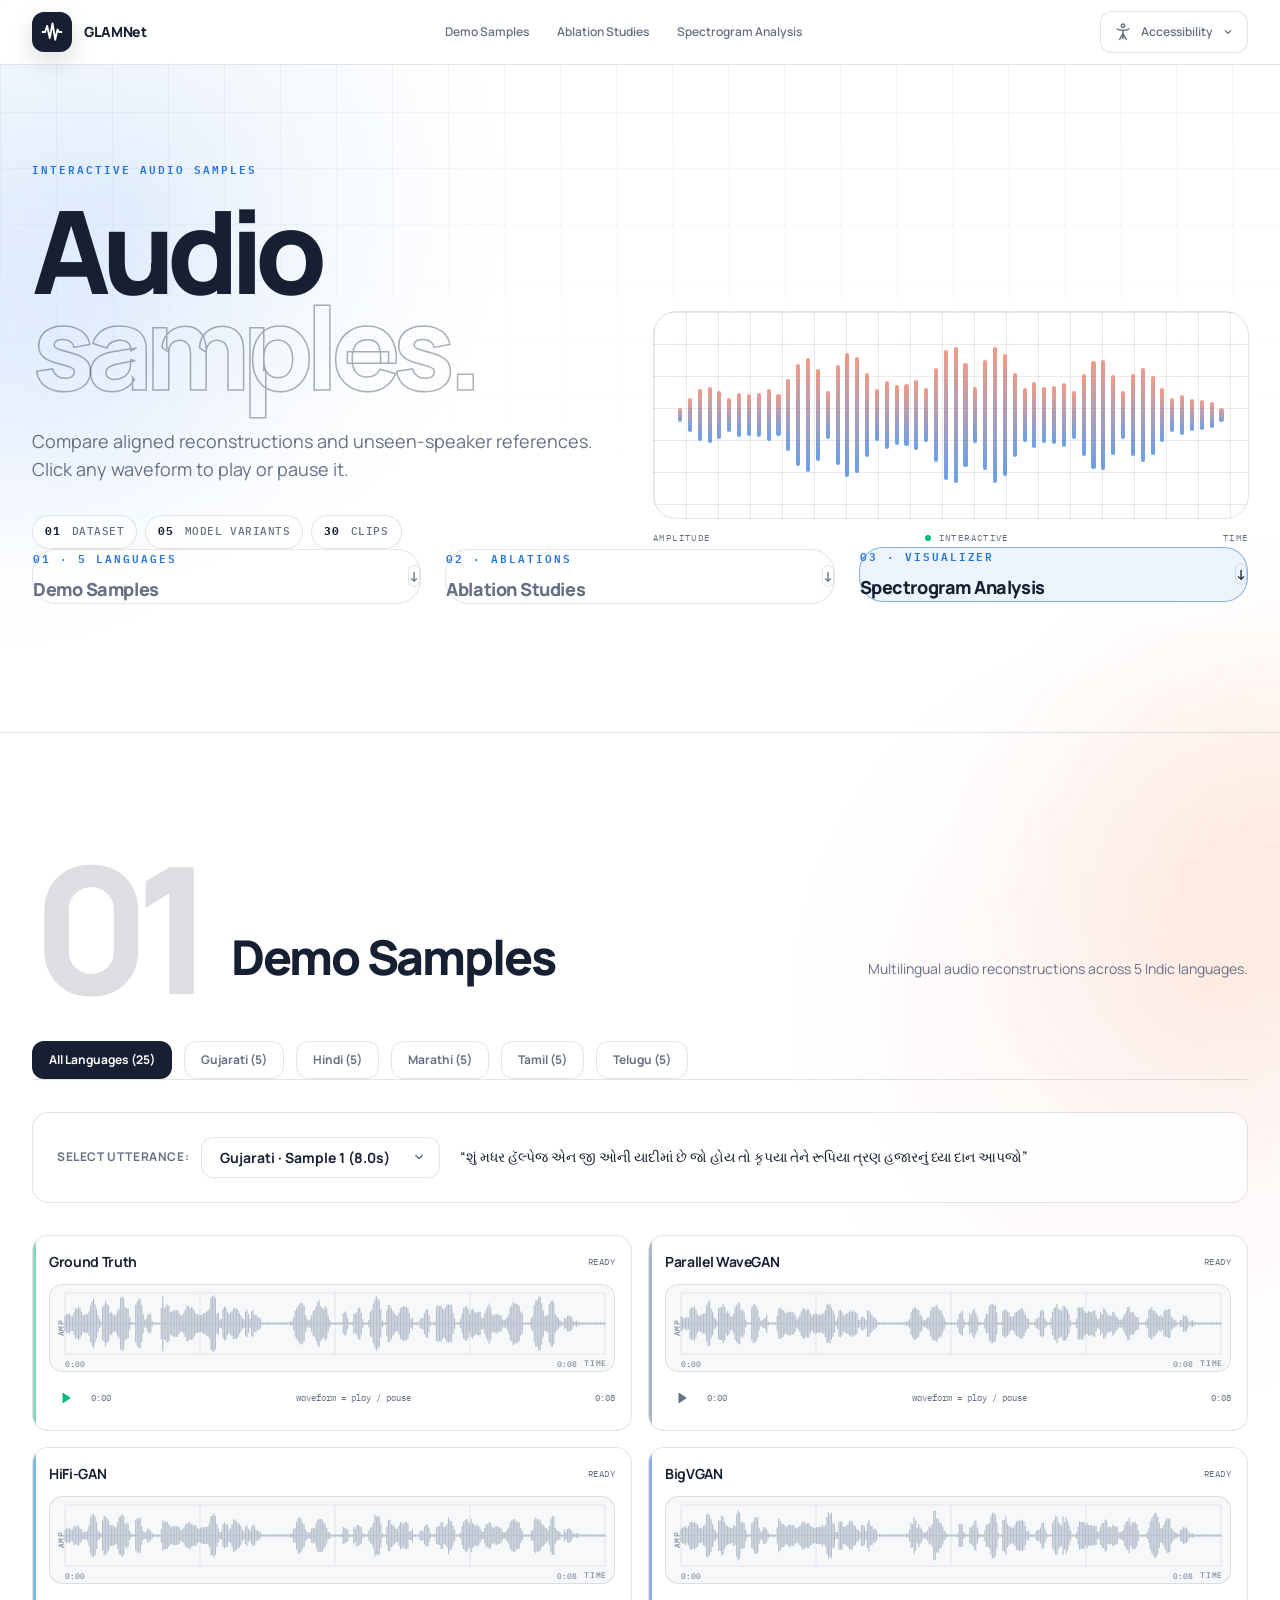
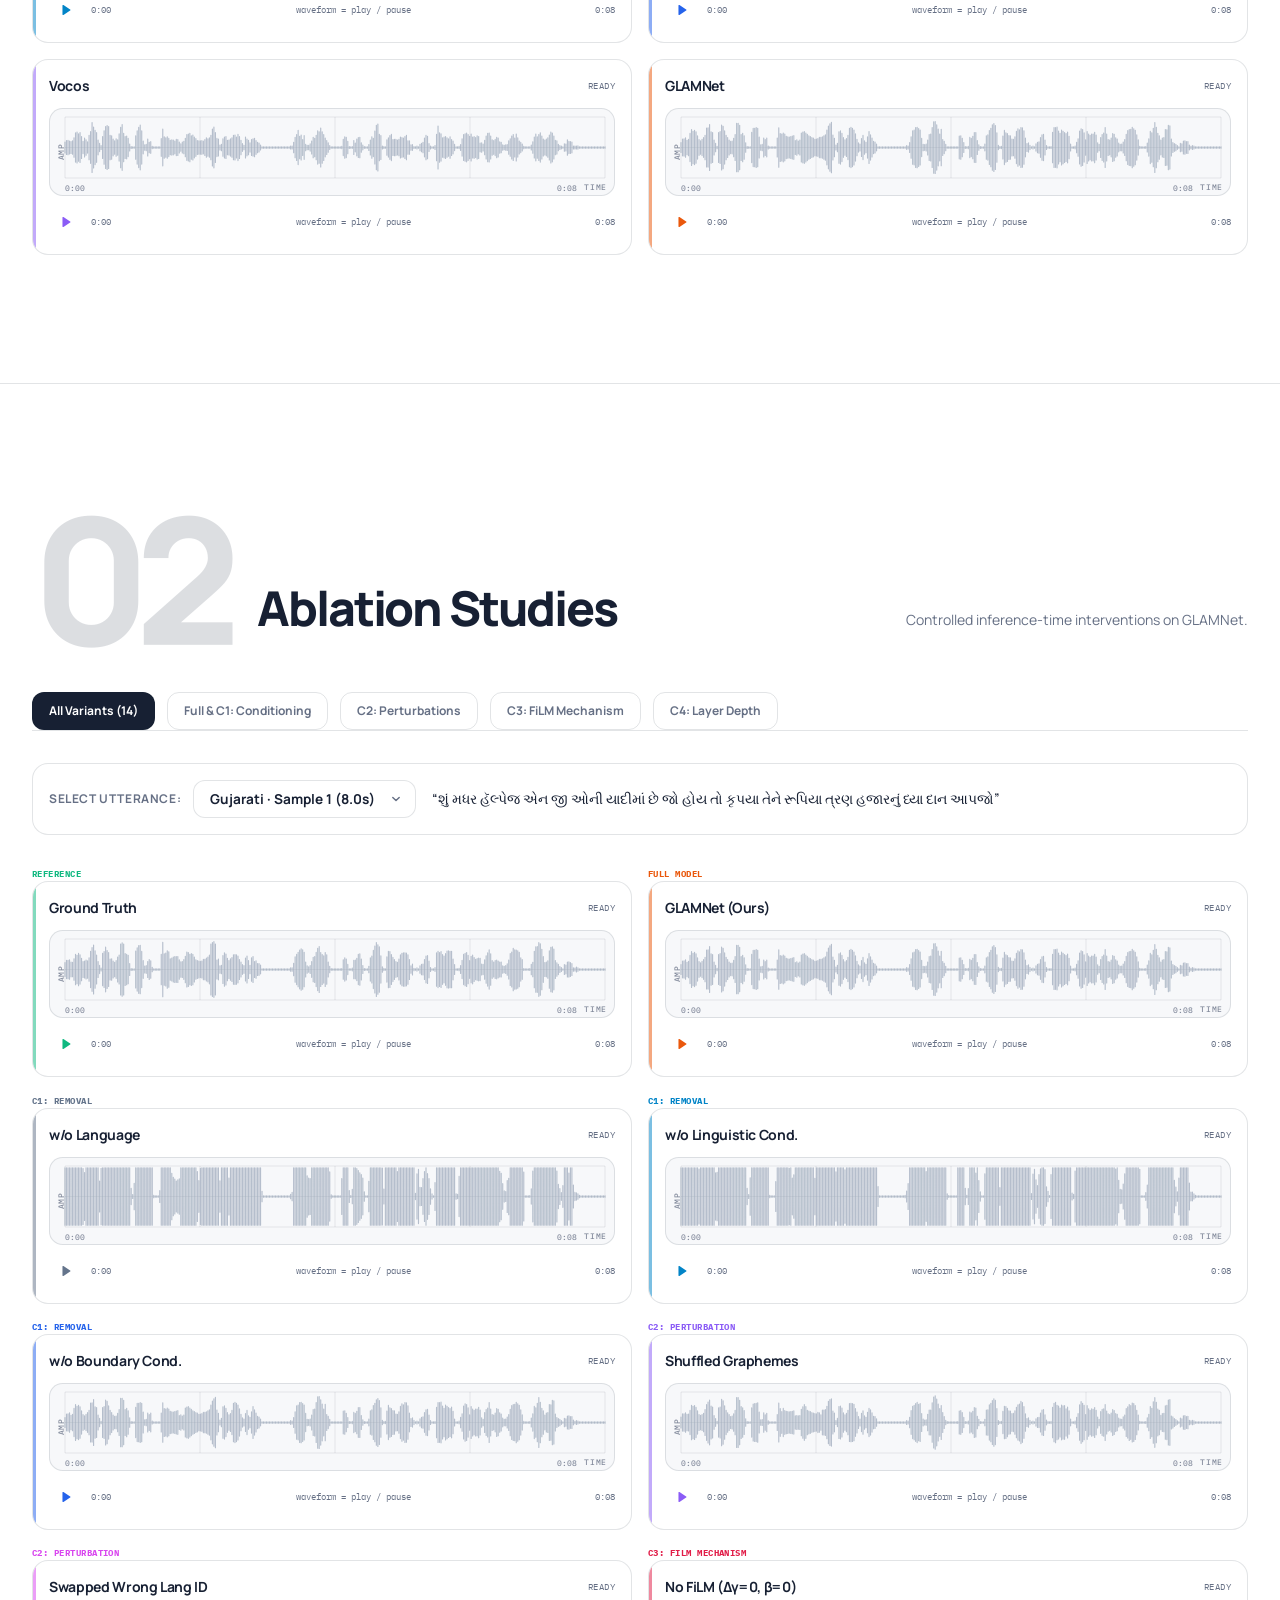
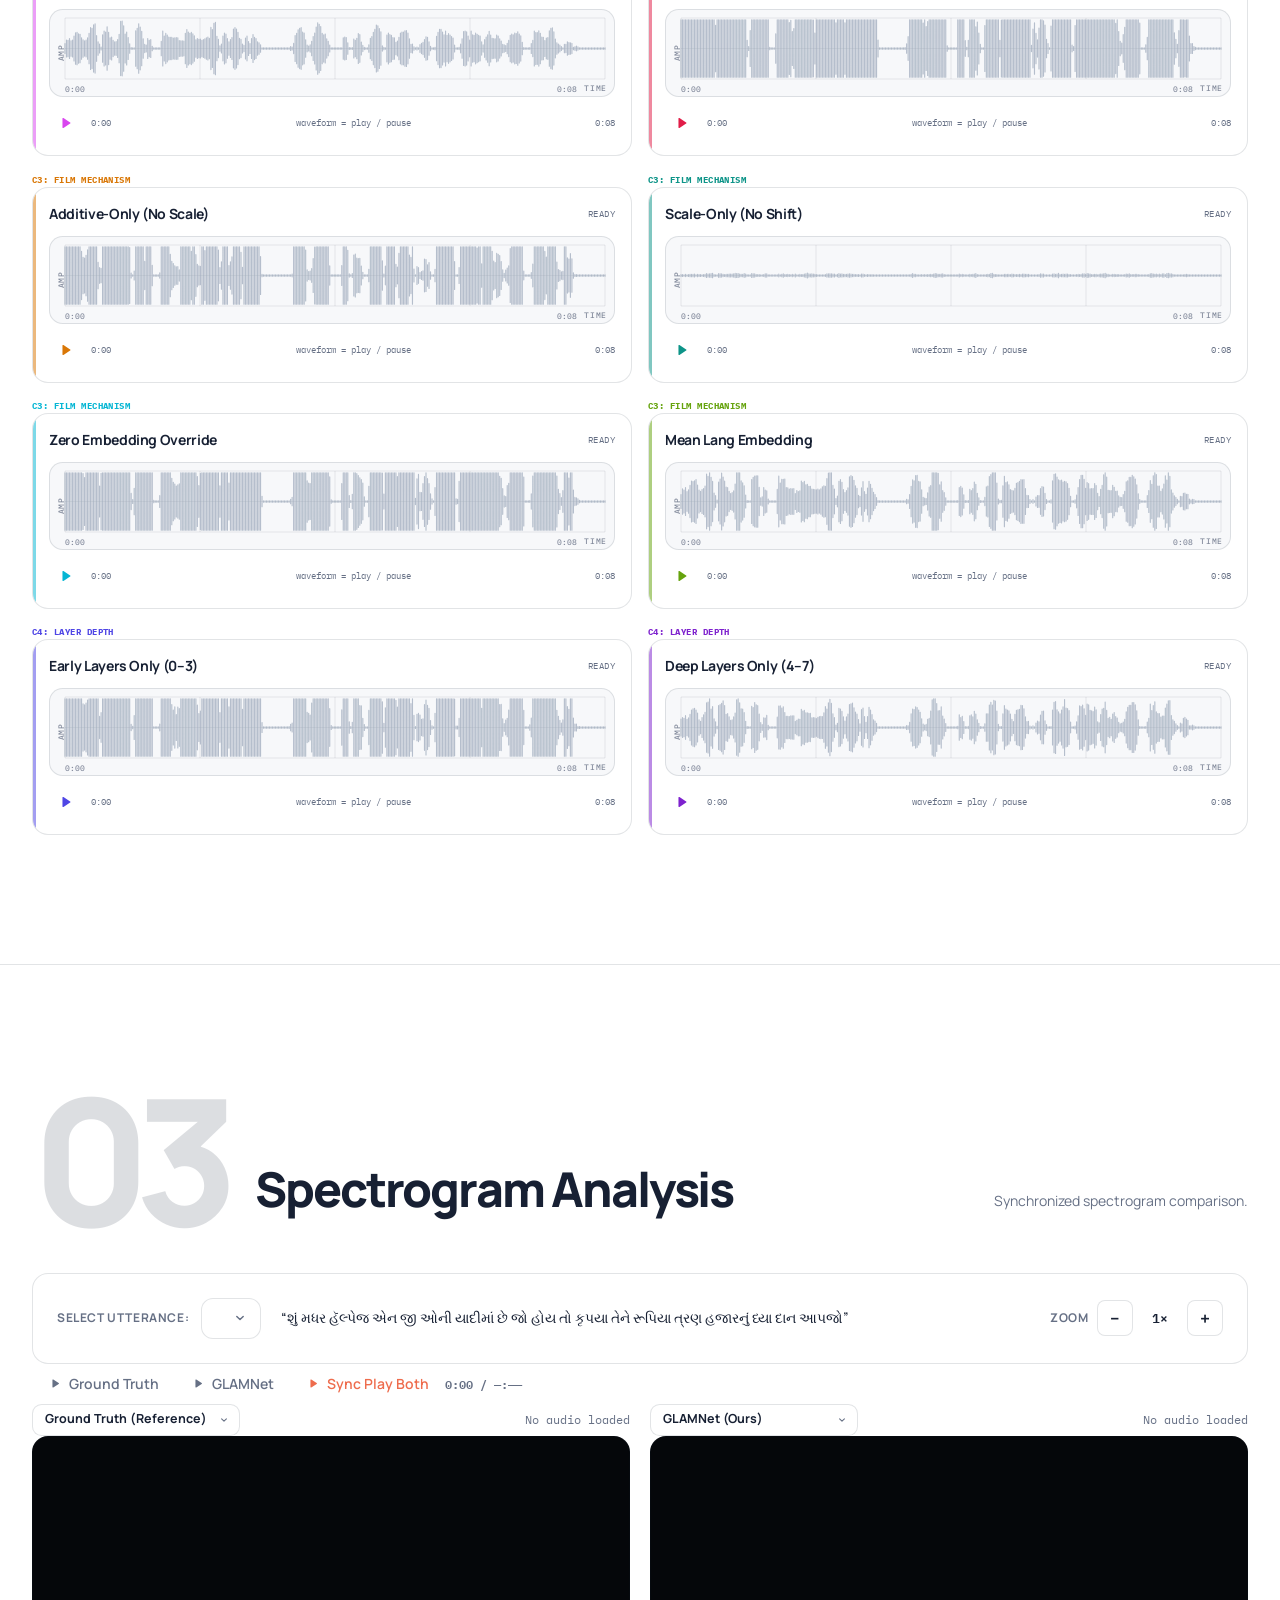
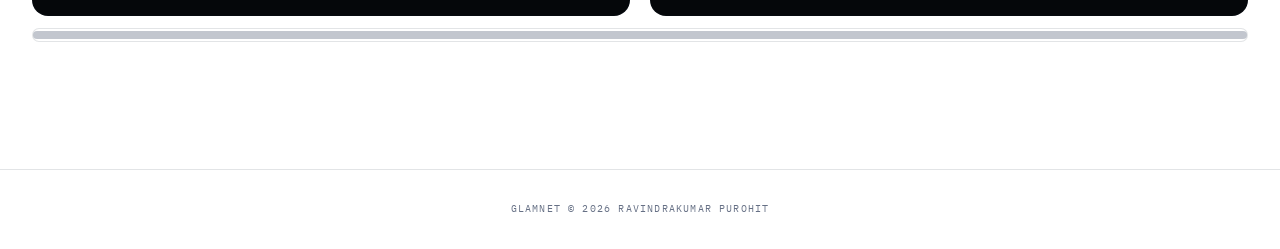
==== commit dc72b31a: "Enhance website layout with spacious interactive Demo Samples, enlarged hero jump cards, and aligned" ====
--- a/index.html
+++ b/index.html
@@ -242,27 +242,27 @@
         </div>
       </div>
 
-      <div class="mt-12 reveal" style="display:grid;grid-template-columns:repeat(3,1fr);gap:clamp(0.5rem,1.5vw,1rem);transition-delay:160ms;" aria-label="Contents">
-        <a href="#indic" class="dataset-link group flex items-center justify-between rounded-2xl p-3.5 sm:p-5">
-          <span class="min-w-0 pr-1 sm:pr-2">
-            <span class="eyebrow block truncate text-[0.62rem] sm:text-[0.69rem]">01 · 5 Languages</span>
-            <span class="mt-1.5 block text-xs sm:text-base lg:text-lg font-bold tracking-tight truncate">Demo Samples</span>
+      <div class="mt-14 reveal" style="display:grid;grid-template-columns:repeat(3,1fr);gap:clamp(0.75rem,2vw,1.5rem);transition-delay:160ms;" aria-label="Contents">
+        <a href="#indic" class="dataset-link group flex items-center justify-between rounded-3xl p-6 sm:p-7 shadow-sm">
+          <span class="min-w-0 pr-3">
+            <span class="eyebrow block truncate text-[0.7rem] sm:text-xs font-semibold">01 · 5 Languages</span>
+            <span class="mt-2 block text-base sm:text-lg lg:text-xl font-extrabold tracking-tight truncate">Demo Samples</span>
           </span>
-          <span class="grid size-8 sm:size-10 shrink-0 place-items-center rounded-full border border-[var(--line)] transition-transform group-hover:translate-x-1 text-xs sm:text-sm font-bold" aria-hidden="true">↓</span>
+          <span class="grid size-11 sm:size-12 shrink-0 place-items-center rounded-full border border-[var(--line)] bg-[var(--panel-solid)] transition-transform group-hover:translate-x-1 group-hover:scale-105 text-sm sm:text-base font-bold shadow-sm" aria-hidden="true">↓</span>
         </a>
-        <a href="#ablation" class="dataset-link group flex items-center justify-between rounded-2xl p-3.5 sm:p-5">
-          <span class="min-w-0 pr-1 sm:pr-2">
-            <span class="eyebrow block truncate text-[0.62rem] sm:text-[0.69rem]">02 · Ablations</span>
-            <span class="mt-1.5 block text-xs sm:text-base lg:text-lg font-bold tracking-tight truncate">Ablation Studies</span>
+        <a href="#ablation" class="dataset-link group flex items-center justify-between rounded-3xl p-6 sm:p-7 shadow-sm">
+          <span class="min-w-0 pr-3">
+            <span class="eyebrow block truncate text-[0.7rem] sm:text-xs font-semibold">02 · Ablations</span>
+            <span class="mt-2 block text-base sm:text-lg lg:text-xl font-extrabold tracking-tight truncate">Ablation Studies</span>
           </span>
-          <span class="grid size-8 sm:size-10 shrink-0 place-items-center rounded-full border border-[var(--line)] transition-transform group-hover:translate-x-1 text-xs sm:text-sm font-bold" aria-hidden="true">↓</span>
+          <span class="grid size-11 sm:size-12 shrink-0 place-items-center rounded-full border border-[var(--line)] bg-[var(--panel-solid)] transition-transform group-hover:translate-x-1 group-hover:scale-105 text-sm sm:text-base font-bold shadow-sm" aria-hidden="true">↓</span>
         </a>
-        <a href="#spectrogram" class="dataset-link group flex items-center justify-between rounded-2xl p-3.5 sm:p-5">
-          <span class="min-w-0 pr-1 sm:pr-2">
-            <span class="eyebrow block truncate text-[0.62rem] sm:text-[0.69rem]">03 · Visualizer</span>
-            <span class="mt-1.5 block text-xs sm:text-base lg:text-lg font-bold tracking-tight truncate">Spectrogram Analysis</span>
+        <a href="#spectrogram" class="dataset-link group flex items-center justify-between rounded-3xl p-6 sm:p-7 shadow-sm">
+          <span class="min-w-0 pr-3">
+            <span class="eyebrow block truncate text-[0.7rem] sm:text-xs font-semibold">03 · Visualizer</span>
+            <span class="mt-2 block text-base sm:text-lg lg:text-xl font-extrabold tracking-tight truncate">Spectrogram Analysis</span>
           </span>
-          <span class="grid size-8 sm:size-10 shrink-0 place-items-center rounded-full border border-[var(--line)] transition-transform group-hover:translate-x-1 text-xs sm:text-sm font-bold" aria-hidden="true">↓</span>
+          <span class="grid size-11 sm:size-12 shrink-0 place-items-center rounded-full border border-[var(--line)] bg-[var(--panel-solid)] transition-transform group-hover:translate-x-1 group-hover:scale-105 text-sm sm:text-base font-bold shadow-sm" aria-hidden="true">↓</span>
         </a>
       </div>
     </section>
@@ -279,34 +279,39 @@
           </div>
         </div>
 
-        <div class="mt-12 flex flex-wrap gap-x-5 gap-y-2 border-y border-[var(--line)] py-4 font-mono text-[0.62rem] uppercase tracking-[0.12em] text-[var(--muted)] reveal" aria-label="Playback instructions">
-          <span class="flex items-center gap-2"><i class="size-1.5 rounded-full bg-[var(--accent)]"></i> Click waveform to play / pause</span>
-          <span class="flex items-center gap-2"><i class="size-1.5 rounded-full bg-[var(--accent-2)]"></i> One clip plays at a time</span>
-          <span class="flex items-center gap-2"><i class="size-1.5 rounded-full bg-emerald-500"></i> Actual amplitude trace</span>
+        <div class="reveal mt-12">
+          <!-- Language Filter Pills with Generous Spacing -->
+          <div class="flex flex-wrap items-center gap-3 sm:gap-4 border-b border-[var(--line)] pb-6" id="indic-filter-group">
+            <button type="button" class="indic-pill active control-button rounded-xl px-4 py-2.5 text-xs font-bold border border-[var(--line)] transition-all" data-language="all">All Languages (25)</button>
+            <button type="button" class="indic-pill control-button rounded-xl px-4 py-2.5 text-xs font-bold border border-[var(--line)] transition-all" data-language="Gujarati">Gujarati (5)</button>
+            <button type="button" class="indic-pill control-button rounded-xl px-4 py-2.5 text-xs font-bold border border-[var(--line)] transition-all" data-language="Hindi">Hindi (5)</button>
+            <button type="button" class="indic-pill control-button rounded-xl px-4 py-2.5 text-xs font-bold border border-[var(--line)] transition-all" data-language="Marathi">Marathi (5)</button>
+            <button type="button" class="indic-pill control-button rounded-xl px-4 py-2.5 text-xs font-bold border border-[var(--line)] transition-all" data-language="Tamil">Tamil (5)</button>
+            <button type="button" class="indic-pill control-button rounded-xl px-4 py-2.5 text-xs font-bold border border-[var(--line)] transition-all" data-language="Telugu">Telugu (5)</button>
+          </div>
+
+          <!-- Sample Selection Dropdown & Spacious Transcript Box -->
+          <div class="mt-8 flex flex-wrap items-center justify-between gap-5 rounded-2xl border border-[var(--line)] bg-[var(--panel)] p-5 sm:p-6 shadow-sm">
+            <div class="flex items-center gap-3">
+              <label for="indic-sample-select" class="text-xs font-bold uppercase tracking-wider text-[var(--muted)] shrink-0">Select Utterance:</label>
+              <div class="relative">
+                <select id="indic-sample-select" style="appearance:none;-webkit-appearance:none;background-color:var(--panel-solid);color:var(--ink);border:1px solid var(--line);border-radius:0.75rem;padding:0.55rem 2.5rem 0.55rem 1.1rem;font-size:0.875rem;font-weight:700;font-family:inherit;cursor:pointer;outline:none;">
+                </select>
+                <span style="pointer-events:none;position:absolute;right:0.8rem;top:50%;transform:translateY(-50%);color:var(--muted);" aria-hidden="true">
+                  <svg viewBox="0 0 20 20" style="width:1rem;height:1rem;" fill="none" stroke="currentColor" stroke-width="1.8"><path d="m6 8 4 4 4-4" stroke-linecap="round" stroke-linejoin="round"/></svg>
+                </span>
+              </div>
+            </div>
+            <div id="indic-transcript-display" class="flex-1 min-w-[280px] max-w-2xl text-sm sm:text-base font-medium italic text-[var(--ink)] leading-relaxed">
+              “શું મધર હૅલ્પેજ એન જી ઓની યાદીમાં છે જો હોય તો કૃપયા તેને રૂપિયા ત્રણ હજારનું ધ્યા દાન આપજો”
+            </div>
+          </div>
+
+          <!-- Dynamic Audio Players Container (6 Models) -->
+          <div id="indic-players-grid" class="mt-8 grid gap-4 sm:grid-cols-2 lg:grid-cols-3"></div>
         </div>
-
-        
-        <div class="mt-6 mb-4 flex items-center gap-4">
-          <label for="language-filter" class="text-sm font-bold uppercase tracking-wider text-[var(--muted)]">Filter by Language</label>
-          <div class="relative">
-            <select id="language-filter" style="appearance:none;-webkit-appearance:none;background-color:var(--panel);color:var(--ink);border:1px solid var(--line);border-radius:0.75rem;padding:0.5rem 2.5rem 0.5rem 1rem;font-size:0.875rem;font-weight:600;font-family:inherit;cursor:pointer;outline:none;box-shadow:0 1px 3px rgba(0,0,0,0.08);">
-              <option value="all">All Languages</option>
-              <option value="Gujarati">Gujarati</option>
-              <option value="Hindi">Hindi</option>
-              <option value="Marathi">Marathi</option>
-              <option value="Tamil">Tamil</option>
-              <option value="Telugu">Telugu</option>
-            </select>
-            <span style="pointer-events:none;position:absolute;right:0.75rem;top:50%;transform:translateY(-50%);color:var(--muted);" aria-hidden="true">
-              <svg viewBox="0 0 20 20" style="width:1rem;height:1rem;" fill="none" stroke="currentColor" stroke-width="1.8"><path d="m6 8 4 4 4-4" stroke-linecap="round" stroke-linejoin="round"/></svg>
-            </span>
-          </div>
-        </div>
-        <div id="indic-samples" class="mt-8 space-y-6"></div>
       </div>
     </section>
-
-    
   </main>
 
 
@@ -371,125 +376,105 @@
         <div class="pb-1 md:pb-3">
           <div class="flex flex-wrap items-end justify-between gap-4">
             <h2 class="text-3xl font-extrabold tracking-[-0.045em] sm:text-5xl">Spectrogram Analysis</h2>
-            <p class="max-w-md text-sm leading-6 text-[var(--muted)]">Synchronized spectrogram comparison</p>
+            <p class="max-w-md text-sm leading-6 text-[var(--muted)]">Synchronized spectrogram comparison.</p>
           </div>
         </div>
       </div>
 
-      <!-- Controls & Transcript Display -->
-      <div class="reveal mt-10 flex flex-wrap items-center justify-between gap-4 border-y border-[var(--line)] py-5" style="transition-delay:80ms">
-        <div class="flex items-center gap-3">
-          <span class="text-xs font-bold uppercase tracking-wider text-[var(--muted)]">Sample</span>
-          <div class="relative">
-            <select id="spec-sample-select" style="appearance:none;-webkit-appearance:none;background-color:var(--panel);color:var(--ink);border:1px solid var(--line);border-radius:0.75rem;padding:0.45rem 2.4rem 0.45rem 0.9rem;font-size:0.8rem;font-weight:600;font-family:inherit;cursor:pointer;outline:none;min-width:200px;">
-              <option value="">— select a sample —</option>
-            </select>
-            <span style="pointer-events:none;position:absolute;right:0.65rem;top:50%;transform:translateY(-50%);color:var(--muted);" aria-hidden="true"><svg viewBox="0 0 20 20" style="width:0.85rem;height:0.85rem;" fill="none" stroke="currentColor" stroke-width="1.8"><path d="m6 8 4 4 4-4" stroke-linecap="round" stroke-linejoin="round"/></svg></span>
+      <div class="reveal mt-12">
+        <!-- Sample Selection Dropdown & Spacious Transcript Box -->
+        <div class="flex flex-wrap items-center justify-between gap-5 rounded-2xl border border-[var(--line)] bg-[var(--panel)] p-5 sm:p-6 shadow-sm">
+          <div class="flex items-center gap-3">
+            <label for="spec-sample-select" class="text-xs font-bold uppercase tracking-wider text-[var(--muted)] shrink-0">Select Utterance:</label>
+            <div class="relative">
+              <select id="spec-sample-select" style="appearance:none;-webkit-appearance:none;background-color:var(--panel-solid);color:var(--ink);border:1px solid var(--line);border-radius:0.75rem;padding:0.55rem 2.5rem 0.55rem 1.1rem;font-size:0.875rem;font-weight:700;font-family:inherit;cursor:pointer;outline:none;">
+              </select>
+              <span style="pointer-events:none;position:absolute;right:0.8rem;top:50%;transform:translateY(-50%);color:var(--muted);" aria-hidden="true">
+                <svg viewBox="0 0 20 20" style="width:1rem;height:1rem;" fill="none" stroke="currentColor" stroke-width="1.8"><path d="m6 8 4 4 4-4" stroke-linecap="round" stroke-linejoin="round"/></svg>
+              </span>
+            </div>
+          </div>
+          <div id="spec-transcript-display" class="flex-1 min-w-[280px] max-w-2xl text-sm sm:text-base font-medium italic text-[var(--ink)] leading-relaxed">
+            “શું મધર હૅલ્પેજ એન જી ઓની યાદીમાં છે જો હોય તો કૃપયા તેને રૂપિયા ત્રણ હજારનું ધ્યા દાન આપજો”
+          </div>
+          <div class="flex items-center gap-2">
+            <span class="text-xs font-bold uppercase tracking-wider text-[var(--muted)]">Zoom</span>
+            <button id="spec-zoom-out" style="width:2.25rem;height:2.25rem;border-radius:0.5rem;border:1px solid var(--line);background:var(--panel-solid);color:var(--ink);font-weight:700;cursor:pointer;font-size:1.1rem;transition:background 0.18s;" aria-label="Zoom out">−</button>
+            <span id="spec-zoom-label" style="font-family:var(--font-mono);font-size:0.8rem;font-weight:600;min-width:2.4rem;text-align:center;">1×</span>
+            <button id="spec-zoom-in" style="width:2.25rem;height:2.25rem;border-radius:0.5rem;border:1px solid var(--line);background:var(--panel-solid);color:var(--ink);font-weight:700;cursor:pointer;font-size:1.1rem;transition:background 0.18s;" aria-label="Zoom in">+</button>
           </div>
         </div>
-        <div id="spec-transcript-display" class="flex-1 min-w-[260px] max-w-2xl text-sm font-medium italic text-[var(--ink)]">
-          — select a sample to inspect spectrogram and transcription —
+
+        <!-- Play buttons & Time -->
+        <div class="mt-6 flex flex-wrap items-center gap-3.5">
+          <button id="spec-play-gt" class="control-button flex items-center gap-2 rounded-xl px-4 py-2.5 text-sm font-semibold" style="border-color:#10b98144;" disabled>
+            <svg viewBox="0 0 24 24" fill="currentColor" style="width:13px;height:13px;flex-shrink:0"><path d="M8.2 5.4a1 1 0 0 1 1.52-.85l10 6.6a1 1 0 0 1 0 1.7l-10 6.6a1 1 0 0 1-1.52-.85V5.4Z"/></svg>
+            Ground Truth
+          </button>
+          <button id="spec-play-gl" class="control-button flex items-center gap-2 rounded-xl px-4 py-2.5 text-sm font-semibold" style="border-color:#ea580c44;" disabled>
+            <svg viewBox="0 0 24 24" fill="currentColor" style="width:13px;height:13px;flex-shrink:0"><path d="M8.2 5.4a1 1 0 0 1 1.52-.85l10 6.6a1 1 0 0 1 0 1.7l-10 6.6a1 1 0 0 1-1.52-.85V5.4Z"/></svg>
+            GLAMNet
+          </button>
+          <button id="spec-play-both" class="control-button flex items-center gap-2 rounded-xl px-4 py-2.5 text-sm font-semibold" style="border-color:var(--accent);color:var(--accent);" disabled>
+            <svg viewBox="0 0 24 24" fill="currentColor" style="width:13px;height:13px;flex-shrink:0"><path d="M8.2 5.4a1 1 0 0 1 1.52-.85l10 6.6a1 1 0 0 1 0 1.7l-10 6.6a1 1 0 0 1-1.52-.85V5.4Z"/></svg>
+            Sync Play Both
+          </button>
+          <span id="spec-time-label" class="ml-auto font-mono text-xs font-semibold text-[var(--muted)]">0:00 / —:——</span>
         </div>
-        <div class="flex items-center gap-2">
-          <span class="text-xs font-bold uppercase tracking-wider text-[var(--muted)]">Zoom</span>
-          <button id="spec-zoom-out" style="width:2rem;height:2rem;border-radius:0.5rem;border:1px solid var(--line);background:var(--panel);color:var(--ink);font-weight:700;cursor:pointer;font-size:1.1rem;transition:background 0.18s;" aria-label="Zoom out">−</button>
-          <span id="spec-zoom-label" style="font-family:var(--font-mono);font-size:0.75rem;font-weight:600;min-width:2.2rem;text-align:center;">1×</span>
-          <button id="spec-zoom-in" style="width:2rem;height:2rem;border-radius:0.5rem;border:1px solid var(--line);background:var(--panel);color:var(--ink);font-weight:700;cursor:pointer;font-size:1.1rem;transition:background 0.18s;" aria-label="Zoom in">+</button>
-        </div>
-      </div>
-
-      <!-- Play buttons -->
-      <div class="reveal mt-5 flex flex-wrap items-center gap-3" style="transition-delay:120ms">
-        <button id="spec-play-gt" class="control-button flex items-center gap-2 rounded-xl px-4 py-2.5 text-sm font-semibold" style="border-color:#10b98144;" disabled>
-          <svg viewBox="0 0 24 24" fill="currentColor" style="width:13px;height:13px;flex-shrink:0"><path d="M8.2 5.4a1 1 0 0 1 1.52-.85l10 6.6a1 1 0 0 1 0 1.7l-10 6.6a1 1 0 0 1-1.52-.85V5.4Z"/></svg>
-          Ground Truth
-        </button>
-        <button id="spec-play-gl" class="control-button flex items-center gap-2 rounded-xl px-4 py-2.5 text-sm font-semibold" style="border-color:#ea580c44;" disabled>
-          <svg viewBox="0 0 24 24" fill="currentColor" style="width:13px;height:13px;flex-shrink:0"><path d="M8.2 5.4a1 1 0 0 1 1.52-.85l10 6.6a1 1 0 0 1 0 1.7l-10 6.6a1 1 0 0 1-1.52-.85V5.4Z"/></svg>
-          GLAMNet
-        </button>
-        <button id="spec-play-both" class="control-button flex items-center gap-2 rounded-xl px-4 py-2.5 text-sm font-semibold" style="border-color:var(--accent);color:var(--accent);" disabled>
-          <svg viewBox="0 0 24 24" fill="currentColor" style="width:13px;height:13px;flex-shrink:0"><path d="M8.2 5.4a1 1 0 0 1 1.52-.85l10 6.6a1 1 0 0 1 0 1.7l-10 6.6a1 1 0 0 1-1.52-.85V5.4Z"/></svg>
-          Sync Play Both
-        </button>
-        <span id="spec-time-label" class="ml-auto font-mono text-xs text-[var(--muted)]">0:00 / —:——</span>
-      </div>
-
-      <!-- Two spectrogram panels -->
-      <div class="reveal mt-5" style="display:grid;grid-template-columns:1fr 1fr;gap:1rem;transition-delay:160ms">
-        <!-- Left panel -->
-        <div>
-          <!-- Model selector for left panel -->
-          <div style="display:flex;align-items:center;justify-content:space-between;margin-bottom:0.5rem;">
-            <div class="relative" style="flex:1;">
-              <select id="spec-left-model" style="appearance:none;-webkit-appearance:none;width:100%;background-color:var(--panel);color:var(--ink);border:1px solid var(--line);border-radius:0.6rem;padding:0.35rem 2rem 0.35rem 0.7rem;font-size:0.72rem;font-weight:700;font-family:inherit;cursor:pointer;outline:none;">
-                <option value="ground_truth">Ground Truth</option>
-                <option value="parallel_wavegan">Parallel WaveGAN</option>
-                <option value="hifigan">HiFi-GAN</option>
-                <option value="bigvgan">BigVGAN</option>
-                <option value="vocos">Vocos</option>
-                <option value="glamnet">GLAMNet</option>
-              </select>
-              <span style="pointer-events:none;position:absolute;right:0.5rem;top:50%;transform:translateY(-50%);color:var(--muted);"><svg viewBox="0 0 20 20" style="width:0.75rem;height:0.75rem;" fill="none" stroke="currentColor" stroke-width="2"><path d="m6 8 4 4 4-4" stroke-linecap="round"/></svg></span>
+
+        <!-- Two spectrogram panels -->
+        <div class="mt-6" style="display:grid;grid-template-columns:1fr 1fr;gap:1.25rem;">
+          <!-- Left panel -->
+          <div>
+            <div class="mb-2 flex items-center justify-between">
+              <div class="relative">
+                <select id="spec-left-model" style="appearance:none;-webkit-appearance:none;background-color:var(--panel-solid);color:var(--ink);border:1px solid var(--line);border-radius:0.6rem;padding:0.35rem 2rem 0.35rem 0.75rem;font-size:0.78rem;font-weight:700;font-family:inherit;cursor:pointer;outline:none;">
+                  <option value="ground_truth" selected>Ground Truth (Reference)</option>
+                  <option value="parallel_wavegan">Parallel WaveGAN</option>
+                  <option value="hifigan">HiFi-GAN</option>
+                  <option value="bigvgan">BigVGAN</option>
+                  <option value="vocos">Vocos</option>
+                  <option value="glamnet">GLAMNet (Ours)</option>
+                </select>
+                <span style="pointer-events:none;position:absolute;right:0.6rem;top:50%;transform:translateY(-50%);color:var(--muted);" aria-hidden="true"><svg viewBox="0 0 20 20" style="width:0.75rem;height:0.75rem;" fill="none" stroke="currentColor" stroke-width="1.8"><path d="m6 8 4 4 4-4" stroke-linecap="round" stroke-linejoin="round"/></svg></span>
+              </div>
+              <span id="spec-status-left" class="font-mono text-xs text-[var(--muted)]">No audio loaded</span>
             </div>
-            <div id="spec-left-status" style="font-family:var(--font-mono);font-size:0.5rem;color:#12a87a;margin-left:0.5rem;white-space:nowrap;">Left Panel</div>
+            <div id="spec-gt-wrap" style="position:relative;border:1px solid var(--line);border-radius:1rem;overflow:hidden;background:#05070a;height:180px;">
+              <canvas id="spec-gt-canvas" style="width:100%;height:100%;display:block;"></canvas>
+              <div id="spec-cursor-gt" style="display:none;position:absolute;top:0;bottom:0;width:2px;background:#ffffff;box-shadow:0 0 6px #ffffff;pointer-events:none;left:0;"></div>
+              <div id="spec-loading-left" style="display:none;position:absolute;inset:0;background:#000000bb;align-items:center;justify-content:center;color:#fff;font-family:var(--font-mono);font-size:0.8rem;">Rendering...</div>
+            </div>
           </div>
-          <div id="spec-gt-wrap" style="position:relative;overflow:hidden;border-radius:1rem;border:1px solid var(--line);height:220px;background:#050810;cursor:crosshair;">
-            <canvas id="spec-gt-canvas" style="position:absolute;top:0;left:0;width:100%;height:100%;"></canvas>
-            <div id="spec-cursor-gt" style="position:absolute;top:0;bottom:0;width:2px;background:rgba(255,255,255,0.95);box-shadow:0 0 0 1px rgba(0,0,0,0.5),0 0 10px rgba(255,255,255,0.7);pointer-events:none;display:none;"></div>
-            <div style="position:absolute;left:4px;top:0;bottom:0;display:flex;flex-direction:column;justify-content:space-between;padding:4px 0;pointer-events:none;">
-              <span style="font-size:0.42rem;font-family:var(--font-mono);color:rgba(255,255,255,0.55);">12k</span>
-              <span style="font-size:0.42rem;font-family:var(--font-mono);color:rgba(255,255,255,0.55);">8k</span>
-              <span style="font-size:0.42rem;font-family:var(--font-mono);color:rgba(255,255,255,0.55);">4k</span>
-              <span style="font-size:0.42rem;font-family:var(--font-mono);color:rgba(255,255,255,0.55);">0</span>
+
+          <!-- Right panel -->
+          <div>
+            <div class="mb-2 flex items-center justify-between">
+              <div class="relative">
+                <select id="spec-right-model" style="appearance:none;-webkit-appearance:none;background-color:var(--panel-solid);color:var(--ink);border:1px solid var(--line);border-radius:0.6rem;padding:0.35rem 2rem 0.35rem 0.75rem;font-size:0.78rem;font-weight:700;font-family:inherit;cursor:pointer;outline:none;">
+                  <option value="ground_truth">Ground Truth (Reference)</option>
+                  <option value="parallel_wavegan">Parallel WaveGAN</option>
+                  <option value="hifigan">HiFi-GAN</option>
+                  <option value="bigvgan">BigVGAN</option>
+                  <option value="vocos">Vocos</option>
+                  <option value="glamnet" selected>GLAMNet (Ours)</option>
+                </select>
+                <span style="pointer-events:none;position:absolute;right:0.6rem;top:50%;transform:translateY(-50%);color:var(--muted);" aria-hidden="true"><svg viewBox="0 0 20 20" style="width:0.75rem;height:0.75rem;" fill="none" stroke="currentColor" stroke-width="1.8"><path d="m6 8 4 4 4-4" stroke-linecap="round" stroke-linejoin="round"/></svg></span>
+              </div>
+              <span id="spec-status-right" class="font-mono text-xs text-[var(--muted)]">No audio loaded</span>
             </div>
-            <div id="spec-gt-loading" style="position:absolute;inset:0;display:flex;align-items:center;justify-content:center;font-size:0.72rem;font-family:var(--font-mono);color:rgba(255,255,255,0.4);background:#050810;letter-spacing:0.05em;">Select a sample to view spectrogram</div>
+            <div id="spec-glamnet-wrap" style="position:relative;border:1px solid var(--line);border-radius:1rem;overflow:hidden;background:#05070a;height:180px;">
+              <canvas id="spec-glamnet-canvas" style="width:100%;height:100%;display:block;"></canvas>
+              <div id="spec-cursor-glamnet" style="display:none;position:absolute;top:0;bottom:0;width:2px;background:#ffffff;box-shadow:0 0 6px #ffffff;pointer-events:none;left:0;"></div>
+              <div id="spec-loading-right" style="display:none;position:absolute;inset:0;background:#000000bb;align-items:center;justify-content:center;color:#fff;font-family:var(--font-mono);font-size:0.8rem;">Rendering...</div>
+            </div>
           </div>
         </div>
-        <!-- Right panel -->
-        <div>
-          <!-- Model selector for right panel -->
-          <div style="display:flex;align-items:center;justify-content:space-between;margin-bottom:0.5rem;">
-            <div class="relative" style="flex:1;">
-              <select id="spec-right-model" style="appearance:none;-webkit-appearance:none;width:100%;background-color:var(--panel);color:var(--ink);border:1px solid var(--line);border-radius:0.6rem;padding:0.35rem 2rem 0.35rem 0.7rem;font-size:0.72rem;font-weight:700;font-family:inherit;cursor:pointer;outline:none;">
-                <option value="ground_truth">Ground Truth</option>
-                <option value="parallel_wavegan">Parallel WaveGAN</option>
-                <option value="hifigan">HiFi-GAN</option>
-                <option value="bigvgan">BigVGAN</option>
-                <option value="vocos">Vocos</option>
-                <option value="glamnet" selected>GLAMNet</option>
-              </select>
-              <span style="pointer-events:none;position:absolute;right:0.5rem;top:50%;transform:translateY(-50%);color:var(--muted);"><svg viewBox="0 0 20 20" style="width:0.75rem;height:0.75rem;" fill="none" stroke="currentColor" stroke-width="2"><path d="m6 8 4 4 4-4" stroke-linecap="round"/></svg></span>
-            </div>
-            <div id="spec-right-status" style="font-family:var(--font-mono);font-size:0.5rem;color:#ee6c4d;margin-left:0.5rem;white-space:nowrap;">Right Panel</div>
-          </div>
-          <div id="spec-glamnet-wrap" style="position:relative;overflow:hidden;border-radius:1rem;border:1px solid var(--line);height:220px;background:#050810;cursor:crosshair;">
-            <canvas id="spec-glamnet-canvas" style="position:absolute;top:0;left:0;width:100%;height:100%;"></canvas>
-            <div id="spec-cursor-glamnet" style="position:absolute;top:0;bottom:0;width:2px;background:rgba(255,255,255,0.95);box-shadow:0 0 0 1px rgba(0,0,0,0.5),0 0 10px rgba(255,255,255,0.7);pointer-events:none;display:none;"></div>
-            <div style="position:absolute;left:4px;top:0;bottom:0;display:flex;flex-direction:column;justify-content:space-between;padding:4px 0;pointer-events:none;">
-              <span style="font-size:0.42rem;font-family:var(--font-mono);color:rgba(255,255,255,0.55);">12k</span>
-              <span style="font-size:0.42rem;font-family:var(--font-mono);color:rgba(255,255,255,0.55);">8k</span>
-              <span style="font-size:0.42rem;font-family:var(--font-mono);color:rgba(255,255,255,0.55);">4k</span>
-              <span style="font-size:0.42rem;font-family:var(--font-mono);color:rgba(255,255,255,0.55);">0</span>
-            </div>
-            <div id="spec-glamnet-loading" style="position:absolute;inset:0;display:flex;align-items:center;justify-content:center;font-size:0.72rem;font-family:var(--font-mono);color:rgba(255,255,255,0.4);background:#050810;letter-spacing:0.05em;">Select a sample to view spectrogram</div>
-          </div>
+
+        <!-- Scrollbar track -->
+        <div id="spec-scrollbar" style="margin-top:0.75rem;height:14px;background:var(--panel);border:1px solid var(--line);border-radius:999px;position:relative;cursor:pointer;">
+          <div id="spec-thumb" style="position:absolute;top:2px;bottom:2px;left:0;width:100%;background:var(--muted);opacity:0.4;border-radius:999px;cursor:grab;transition:opacity 0.15s;"></div>
         </div>
-      </div>
-
-      <!-- Shared scrollbar -->
-      <div id="spec-track" style="margin-top:0.75rem;height:6px;border-radius:3px;background:var(--panel);border:1px solid var(--line);position:relative;cursor:pointer;">
-        <div id="spec-thumb" style="position:absolute;top:0;bottom:0;left:0;width:100%;border-radius:3px;background:var(--accent);opacity:0.5;cursor:grab;"></div>
-      </div>
-      <div style="display:flex;justify-content:space-between;margin-top:0.3rem;font-family:var(--font-mono);font-size:0.48rem;color:var(--muted);">
-        <span>0:00</span><span>← drag scrollbar to pan ·  hover to inspect →</span><span id="spec-dur-label">—:——</span>
-      </div>
-
-      <!-- Energy colormap legend -->
-      <div class="mt-4 flex items-center gap-3">
-        <span style="font-family:var(--font-mono);font-size:0.55rem;text-transform:uppercase;letter-spacing:0.1em;color:var(--muted);">Low</span>
-        <div style="flex:1;height:7px;border-radius:4px;background:linear-gradient(to right,#440154,#3b528b,#21908d,#5dc963,#fde725);"></div>
-        <span style="font-family:var(--font-mono);font-size:0.55rem;text-transform:uppercase;letter-spacing:0.1em;color:var(--muted);">High energy</span>
       </div>
 
     </div>
@@ -533,32 +518,207 @@
     ];
 
             const INDIC_SAMPLES = [
-      { id: 'indic_voices_r_val_gujarati_val_3377699720634089_chunk_4_enhanced_298', transcript: 'ચોમાસામાં જ્યારે વધુ વરસાદ કે ઓછા વારસાદના લીધે પાક નિષ્ફળ જતો હોય છે ત્યારે ખેડૂતો બાકીની ઋતુમાં તેનું નુકસાન કઈ રીતે ભરપાઈ થઇ જાય તેવું આયોજન કરીને વાવેતર કરતા હોય છે વાવણી કરતા હોય છે અને મહેનત કરતા હોય છે', detail: 'Gujarati' },
-      { id: 'indic_voices_r_val_gujarati_val_3377699720638776_chunk_5_enhanced_40', transcript: 'તો અમે તમને મહેરબાની કરીને એટલું કહેવા માંગીએ છીએ કે તમે તમારા એ ડ્રાઈવર હાજર ન હોય તો અમને કશો વાંધો નથી પણ તમે તમારા બીજા ડ્રાઈવરને મોકલો', detail: 'Gujarati' },
-      { id: 'indic_voices_r_val_gujarati_val_3377699720545441_chunk_3_enhanced_218', transcript: 'ત્રીસ આઠ ઓગણીસ સો છ્યાંશી', detail: 'Gujarati' },
-      { id: 'indic_voices_r_val_gujarati_val_3377699720586489_chunk_2_enhanced_70', transcript: 'દિન પ્રતિદિન ચાલું જ હોય છે લોકો રોજ કંઈક નવી વાત લઈને આવે છે આ જ આપણે આજકાલની વાત જોઈએ', detail: 'Gujarati' },
-      { id: 'indic_voices_r_val_gujarati_val_3377699720595120_chunk_1_enhanced_330', transcript: 'રાજકીય જૂથો ટુર્નામેન્ટનું આયોજન કરી શકે છે જેમ કે બે રાજકીય જૂથ જેમ કે કોંગ્રેસ અને ભાજપ તે બંને ટુર્નામેન્ટનું આયોજન કરી શકે છે તે બંને અલગ અલગ ટીમ બનાવીને ટુર્નામેન્ટ કરીને પછી જે ક્રિકેટ રમવા રમાડીને', detail: 'Gujarati' },
-      { id: 'indic_voices_r_val_hindi_val_5348024557708431_chunk_11_enhanced_69', transcript: 'तभी महिला बच्चों का मतलब देख भाल करती हैं घर में घर गृहस्ती चलाती हैं अगर पुरुष नहीं हैं तो महिला कुछ भी नहीं कर पाएँगे कैसे घर चलाएँगी कैसे क्या करेंगी', detail: 'Hindi' },
-      { id: 'indic_voices_r_val_hindi_val_5348024557680704_chunk_7_enhanced_112', transcript: 'पूरी को आटे के द्वारा बनाया जाता है छोलों को मसाले के द्वारा बनाया जाता है और पनीर की सब्ज़ी में बहुत सारा मसाला मसालों का उपयोग किया जाता है उस में', detail: 'Hindi' },
-      { id: 'indic_voices_r_val_hindi_val_5348024557629280_chunk_1_enhanced_99', transcript: 'एक जनवरी दो हजार बाईस दस सितम्बर दो हजार बीस एक अक्टूबर दो हजार इक्कीस बारह सितम्बर दो हजार बाईस एक नवम्बर दो हजार बीस', detail: 'Hindi' },
-      { id: 'indic_voices_r_val_hindi_val_5348024557698966_chunk_6_enhanced_175', transcript: 'हाँ क्योंकि हमने पैसा आपका पेमेंट कर दिए हैं हाँ', detail: 'Hindi' },
-      { id: 'indic_voices_r_val_hindi_val_5348024557637479_chunk_8_enhanced_17', transcript: 'और जो सुबह दस बजे से पहले का समय है वे हमारो हमारे घर वालों के लिए है', detail: 'Hindi' },
-      { id: 'indic_voices_r_val_marathi_val_562949953538091_chunk_6_enhanced_140', transcript: 'तसेच पंजाबमधील लोक लस्सी पिण्यास प्राधान्य देतात आसाममध्ये लोक जास्त प्रमाणात भात आणि मांसाहार खाण्यास प्राधान्य देतात अशा प्रकारे पूर्ण भारतभर वेगवेगळ्या प्रकारचे अन्न खाल्ले जाते पण बहुतेक भागात सात्त्विक अन्न जास्त प्रमाणात खाल्ले जाते', detail: 'Marathi' },
-      { id: 'indic_voices_r_val_marathi_val_562949953543536_chunk_2_enhanced_159', transcript: 'कारण पूर्ण महाराष्ट्रामध्ये यवतमाळ जिल्हा हा कापसासाठी प्रसिद्ध आहे कापूस हा इथे खूप मोठ्या प्रमाणात पिकवल्या जातो त्याचप्रमाणे गहू आहे', detail: 'Marathi' },
-      { id: 'indic_voices_r_val_marathi_val_562949953556471_chunk_1_enhanced_141', transcript: 'मी रामेश्वरीमध्ये असताना माझ्या घरून तुमची गाडी बुक केलेली होती कारण की आम्हाला थोड्या लवकर जायचं होतं मानेवाड्याला परंतु तुमची गाडी अजूनही तिथे आलेली नाही आहे त्याच्यामुळे आम्ही थोडं पायी पायी चालत निघालेलो आहोत पायी पाई चालत आम्ही मानेवाड्याच्या अर्ध्या रस्त्यापर्यंत पोहोचलेलो आहोत', detail: 'Marathi' },
-      { id: 'indic_voices_r_val_marathi_val_562949953487998_chunk_1_enhanced_125', transcript: 'मला अडकलेल्या व्यवहारातील पाचशे रुपये पंजाब ग्रामीण बँकेमधील नऊ आठ दोन नऊ सहा नऊ पाच एक एक तीन आठ एक ह्या खात्यामधील कधी परत मिळतील', detail: 'Marathi' },
-      { id: 'indic_voices_r_val_marathi_val_562949953511276_chunk_5_enhanced_171', transcript: 'आम्ही भरपूर काही सोबत सण आहे र सण साजरे करतो', detail: 'Marathi' },
-      { id: 'indic_voices_r_val_tamil_val_3096224743890565_chunk_2_enhanced_142', transcript: 'ஆனால் நேரில் பார்த்தீங்கன்னா அந்த ஸாரி வந்துட்டு ரொம்ப லைட்டாக டிசைன்ஸ் ரொம்ப கம்மியாக பார்க்கவே ஒரு மாதிரி பிடிக்காத மாதிரி இருக்குது', detail: 'Tamil' },
-      { id: 'indic_voices_r_val_tamil_val_3096224744143465_chunk_3_enhanced_209', transcript: 'இந்த டைத்துக்குதான் வரணும் இந்த டைத்துக்கு சாப்பிட்ணும் இந்த டைத்துக்கு தூங்குணும் இந்த டைத்துக்கு எழுதணும் ஹோம்ஒர்க் பண்ணணும் அப்படிங்கிற ஒரு கண்டீஷன் நாலேஜ்லாம் இருக்கும்', detail: 'Tamil' },
-      { id: 'indic_voices_r_val_tamil_val_3096224743978107_chunk_1_enhanced_197', transcript: 'எண் மூன்று ஐந்து ஒன்பது ஓன்று எட்டு மூன்று மூன்று ஒன்பது ஆறு மூன்று ஐந்து ஆறு என்ற என் வங்கிக் கணக்கை ஓலா மனி டிஜிட்டல் பேமெண்ட் செயலியுடன் இணைக்க முடியுமா', detail: 'Tamil' },
-      { id: 'indic_voices_r_val_tamil_val_3096224744040929_chunk_3_enhanced_37', transcript: 'அப்பறம் பதினொன்னு ஏழு ரெண்டாயிரத்தி இருபத்தி மூணு', detail: 'Tamil' },
-      { id: 'indic_voices_r_val_tamil_val_3096224743890593_chunk_17_enhanced_145', transcript: 'பல பேரை பார்த்தீங்கன்னா வீட்டுக்கே போக மாட்டாங்க விவசாயிகள்னு பார்த்தீங்கன்னா ஒவ்வொருத்தரும் அங்கேயே அந்த அதாவது வயல்லேயே வந்துட்டு ஒரு கூடாரம் மாதிரி அமைச்சி அந்த வயல்லேயே தங்கி அதுக்கான தண்ணியை அன் தண்ணி நீர் பாச்சறது', detail: 'Tamil' },
-      { id: 'indic_voices_r_val_telugu_val_4503599627470423_chunk_1_enhanced_1', transcript: 'వదిలిపెట్టు', detail: 'Telugu' },
-      { id: 'indic_voices_r_val_telugu_val_4503599627472764_chunk_1_enhanced_109', transcript: 'డిజిటల్ పేమెంట్ యాప్ యాక్సిస్ బ్యాంక్ లైమ్ కి నా ఎనిమిది రెండు రెండు తొమ్మిది ఆరు ఏడు మూడు ఆరు రెండు ఎనిమిది ఒకటి ఒకటి మూడు తొమ్మిది ఐదు బ్యాంక్ ఖాతా లింకు చేయబడిందేమో చూడు', detail: 'Telugu' },
-      { id: 'indic_voices_r_val_telugu_val_4503599627407267_chunk_11_enhanced_101', transcript: 'ముఖ్యంగా ఏంటంటే అ డ్రైనేజ్ సిస్టంలో దగ్గర ఏవి పడితే అవి వస్తువులు చెత్తచెదారం పడకుండా అవి తగిన విధంగా ఉంచుకుంటే చాలా నీట్గా ఉంటుంది మన భారతదేశంలో మన అందరికి కూడా స్వచ్చభారత్ అని పెట్టారు స్వచ్ఛభారత్ అంటే', detail: 'Telugu' },
-      { id: 'indic_voices_r_val_telugu_val_4503599627621480_chunk_28_enhanced_156', transcript: 'ఇటువంటి చిట్కాలను ఇంటి', detail: 'Telugu' },
-      { id: 'indic_voices_r_val_telugu_val_4503599627472776_chunk_1_enhanced_81', transcript: 'అనుసరించు', detail: 'Telugu' },
-    ];
+      {
+            "id": "indic_voices_r_val_gujarati_val_3377699720545419_chunk_1_enhanced_260",
+            "language": "Gujarati",
+            "sampleNum": 1,
+            "duration": "8.0s",
+            "label": "Gujarati · Sample 1 (8.0s)",
+            "transcript": "શું મધર હૅલ્પેજ એન જી ઓની યાદીમાં છે જો હોય તો કૃપયા તેને રૂપિયા ત્રણ હજારનું ધ્યા દાન આપજો"
+      },
+      {
+            "id": "indic_voices_r_val_gujarati_val_3377699720545441_chunk_3_enhanced_218",
+            "language": "Gujarati",
+            "sampleNum": 2,
+            "duration": "2.4s",
+            "label": "Gujarati · Sample 2 (2.4s)",
+            "transcript": "ત્રીસ આઠ ઓગણીસ સો છ્યાંશી"
+      },
+      {
+            "id": "indic_voices_r_val_gujarati_val_3377699720586489_chunk_2_enhanced_70",
+            "language": "Gujarati",
+            "sampleNum": 3,
+            "duration": "7.0s",
+            "label": "Gujarati · Sample 3 (7.0s)",
+            "transcript": "દિન પ્રતિદિન ચાલું જ હોય છે લોકો રોજ કંઈક નવી વાત લઈને આવે છે આ જ આપણે આજકાલની વાત જોઈએ"
+      },
+      {
+            "id": "indic_voices_r_val_gujarati_val_3377699720595120_chunk_1_enhanced_330",
+            "language": "Gujarati",
+            "sampleNum": 4,
+            "duration": "19.6s",
+            "label": "Gujarati · Sample 4 (19.6s)",
+            "transcript": "રાજકીય જૂથો ટુર્નામેન્ટનું આયોજન કરી શકે છે જેમ કે બે રાજકીય જૂથ જેમ કે કોંગ્રેસ અને ભાજપ તે બંને ટુર્નામેન્ટનું આયોજન કરી શકે છે તે બંને અલગ અલગ ટીમ બનાવીને ટુર્નામેન્ટ કરીને પછી જે ક્રિકેટ રમવા રમાડીને"
+      },
+      {
+            "id": "indic_voices_r_val_gujarati_val_3377699720634089_chunk_4_enhanced_298",
+            "language": "Gujarati",
+            "sampleNum": 5,
+            "duration": "18.2s",
+            "label": "Gujarati · Sample 5 (18.2s)",
+            "transcript": "ચોમાસામાં જ્યારે વધુ વરસાદ કે ઓછા વારસાદના લીધે પાક નિષ્ફળ જતો હોય છે ત્યારે ખેડૂતો બાકીની ઋતુમાં તેનું નુકસાન કઈ રીતે ભરપાઈ થઇ જાય તેવું આયોજન કરીને વાવેતર કરતા હોય છે વાવણી કરતા હોય છે અને મહેનત કરતા હોય છે"
+      },
+      {
+            "id": "indic_voices_r_val_hindi_val_5348024557708431_chunk_11_enhanced_69",
+            "language": "Hindi",
+            "sampleNum": 1,
+            "duration": "10.6s",
+            "label": "Hindi · Sample 1 (10.6s)",
+            "transcript": "तभी महिला बच्चों का मतलब देख भाल करती हैं घर में घर गृहस्ती चलाती हैं अगर पुरुष नहीं हैं तो महिला कुछ भी नहीं कर पाएँगे कैसे घर चलाएँगी कैसे क्या करेंगी"
+      },
+      {
+            "id": "indic_voices_r_val_hindi_val_5348024557680704_chunk_7_enhanced_112",
+            "language": "Hindi",
+            "sampleNum": 2,
+            "duration": "10.4s",
+            "label": "Hindi · Sample 2 (10.4s)",
+            "transcript": "पूरी को आटे के द्वारा बनाया जाता है छोलों को मसाले के द्वारा बनाया जाता है और पनीर की सब्ज़ी में बहुत सारा मसाला मसालों का उपयोग किया जाता है उस में"
+      },
+      {
+            "id": "indic_voices_r_val_hindi_val_5348024557629280_chunk_1_enhanced_99",
+            "language": "Hindi",
+            "sampleNum": 3,
+            "duration": "17.2s",
+            "label": "Hindi · Sample 3 (17.2s)",
+            "transcript": "एक जनवरी दो हजार बाईस दस सितम्बर दो हजार बीस एक अक्टूबर दो हजार इक्कीस बारह सितम्बर दो हजार बाईस एक नवम्बर दो हजार बीस"
+      },
+      {
+            "id": "indic_voices_r_val_hindi_val_5348024557698966_chunk_6_enhanced_175",
+            "language": "Hindi",
+            "sampleNum": 4,
+            "duration": "6.1s",
+            "label": "Hindi · Sample 4 (6.1s)",
+            "transcript": "हाँ क्योंकि हमने पैसा आपका पेमेंट कर दिए हैं हाँ"
+      },
+      {
+            "id": "indic_voices_r_val_hindi_val_5348024557637479_chunk_8_enhanced_17",
+            "language": "Hindi",
+            "sampleNum": 5,
+            "duration": "5.1s",
+            "label": "Hindi · Sample 5 (5.1s)",
+            "transcript": "और जो सुबह दस बजे से पहले का समय है वे हमारो हमारे घर वालों के लिए है"
+      },
+      {
+            "id": "indic_voices_r_val_marathi_val_562949953538091_chunk_6_enhanced_140",
+            "language": "Marathi",
+            "sampleNum": 1,
+            "duration": "15.3s",
+            "label": "Marathi · Sample 1 (15.3s)",
+            "transcript": "तसेच पंजाबमधील लोक लस्सी पिण्यास प्राधान्य देतात आसाममध्ये लोक जास्त प्रमाणात भात आणि मांसाहार खाण्यास प्राधान्य देतात अशा प्रकारे पूर्ण भारतभर वेगवेगळ्या प्रकारचे अन्न खाल्ले जाते पण बहुतेक भागात सात्त्विक अन्न जास्त प्रमाणात खाल्ले जाते"
+      },
+      {
+            "id": "indic_voices_r_val_marathi_val_562949953543536_chunk_2_enhanced_159",
+            "language": "Marathi",
+            "sampleNum": 2,
+            "duration": "10.6s",
+            "label": "Marathi · Sample 2 (10.6s)",
+            "transcript": "कारण पूर्ण महाराष्ट्रामध्ये यवतमाळ जिल्हा हा कापसासाठी प्रसिद्ध आहे कापूस हा इथे खूप मोठ्या प्रमाणात पिकवल्या जातो त्याचप्रमाणे गहू आहे"
+      },
+      {
+            "id": "indic_voices_r_val_marathi_val_562949953556471_chunk_1_enhanced_141",
+            "language": "Marathi",
+            "sampleNum": 3,
+            "duration": "19.1s",
+            "label": "Marathi · Sample 3 (19.1s)",
+            "transcript": "मी रामेश्वरीमध्ये असताना माझ्या घरून तुमची गाडी बुक केलेली होती कारण की आम्हाला थोड्या लवकर जायचं होतं मानेवाड्याला परंतु तुमची गाडी अजूनही तिथे आलेली नाही आहे त्याच्यामुळे आम्ही थोडं पायी पायी चालत निघालेलो आहोत पायी पाई चालत आम्ही मानेवाड्याच्या अर्ध्या रस्त्यापर्यंत पोहोचलेलो आहोत"
+      },
+      {
+            "id": "indic_voices_r_val_marathi_val_562949953487998_chunk_1_enhanced_125",
+            "language": "Marathi",
+            "sampleNum": 4,
+            "duration": "18.7s",
+            "label": "Marathi · Sample 4 (18.7s)",
+            "transcript": "मला अडकलेल्या व्यवहारातील पाचशे रुपये पंजाब ग्रामीण बँकेमधील नऊ आठ दोन नऊ सहा नऊ पाच एक एक तीन आठ एक ह्या खात्यामधील कधी परत मिळतील"
+      },
+      {
+            "id": "indic_voices_r_val_marathi_val_562949953511276_chunk_5_enhanced_171",
+            "language": "Marathi",
+            "sampleNum": 5,
+            "duration": "6.5s",
+            "label": "Marathi · Sample 5 (6.5s)",
+            "transcript": "आम्ही भरपूर काही सोबत सण आहे र सण साजरे करतो"
+      },
+      {
+            "id": "indic_voices_r_val_tamil_val_3096224743890565_chunk_2_enhanced_142",
+            "language": "Tamil",
+            "sampleNum": 1,
+            "duration": "10.8s",
+            "label": "Tamil · Sample 1 (10.8s)",
+            "transcript": "ஆனால் நேரில் பார்த்தீங்கன்னா அந்த ஸாரி வந்துட்டு ரொம்ப லைட்டாக டிசைன்ஸ் ரொம்ப கம்மியாக பார்க்கவே ஒரு மாதிரி பிடிக்காத மாதிரி இருக்குது"
+      },
+      {
+            "id": "indic_voices_r_val_tamil_val_3096224744143465_chunk_3_enhanced_209",
+            "language": "Tamil",
+            "sampleNum": 2,
+            "duration": "8.7s",
+            "label": "Tamil · Sample 2 (8.7s)",
+            "transcript": "இந்த டைத்துக்குதான் வரணும் இந்த டைத்துக்கு சாப்பிட்ணும் இந்த டைத்துக்கு தூங்குணும் இந்த டைத்துக்கு எழுதணும் ஹோம்ஒர்க் பண்ணணும் அப்படிங்கிற ஒரு கண்டீஷன் நாலேஜ்லாம் இருக்கும்"
+      },
+      {
+            "id": "indic_voices_r_val_tamil_val_3096224743978107_chunk_1_enhanced_197",
+            "language": "Tamil",
+            "sampleNum": 3,
+            "duration": "16.0s",
+            "label": "Tamil · Sample 3 (16.0s)",
+            "transcript": "எண் மூன்று ஐந்து ஒன்பது ஓன்று எட்டு மூன்று மூன்று ஒன்பது ஆறு மூன்று ஐந்து ஆறு என்ற என் வங்கிக் கணக்கை ஓலா மனி டிஜிட்டல் பேமெண்ட் செயலியுடன் இணைக்க முடியுமா"
+      },
+      {
+            "id": "indic_voices_r_val_tamil_val_3096224744040929_chunk_3_enhanced_37",
+            "language": "Tamil",
+            "sampleNum": 4,
+            "duration": "4.3s",
+            "label": "Tamil · Sample 4 (4.3s)",
+            "transcript": "அப்பறம் பதினொன்னு ஏழு ரெண்டாயிரத்தி இருபத்தி மூணு"
+      },
+      {
+            "id": "indic_voices_r_val_tamil_val_3096224743890593_chunk_17_enhanced_145",
+            "language": "Tamil",
+            "sampleNum": 5,
+            "duration": "13.7s",
+            "label": "Tamil · Sample 5 (13.7s)",
+            "transcript": "பல பேரை பார்த்தீங்கன்னா வீட்டுக்கே போக மாட்டாங்க விவசாயிகள்னு பார்த்தீங்கன்னா ஒவ்வொருத்தரும் அங்கேயே அந்த அதாவது வயல்லேயே வந்துட்டு ஒரு கூடாரம் மாதிரி அமைச்சி அந்த வயல்லேயே தங்கி அதுக்கான தண்ணியை அன் தண்ணி நீர் பாச்சறது"
+      },
+      {
+            "id": "indic_voices_r_val_telugu_val_4503599627470423_chunk_1_enhanced_1",
+            "language": "Telugu",
+            "sampleNum": 1,
+            "duration": "1.3s",
+            "label": "Telugu · Sample 1 (1.3s)",
+            "transcript": "వదిలిపెట్టు"
+      },
+      {
+            "id": "indic_voices_r_val_telugu_val_4503599627472764_chunk_1_enhanced_109",
+            "language": "Telugu",
+            "sampleNum": 2,
+            "duration": "18.1s",
+            "label": "Telugu · Sample 2 (18.1s)",
+            "transcript": "డిజిటల్ పేమెంట్ యాప్ యాక్సిస్ బ్యాంక్ లైమ్ కి నా ఎనిమిది రెండు రెండు తొమ్మిది ఆరు ఏడు మూడు ఆరు రెండు ఎనిమిది ఒకటి ఒకటి మూడు తొమ్మిది ఐదు బ్యాంక్ ఖాతా లింకు చేయబడిందేమో చూడు"
+      },
+      {
+            "id": "indic_voices_r_val_telugu_val_4503599627407267_chunk_11_enhanced_101",
+            "language": "Telugu",
+            "sampleNum": 3,
+            "duration": "12.5s",
+            "label": "Telugu · Sample 3 (12.5s)",
+            "transcript": "ముఖ్యంగా ఏంటంటే అ డ్రైనేజ్ సిస్టంలో దగ్గర ఏవి పడితే అవి వస్తువులు చెత్తచెదారం పడకుండా అవి తగిన విధంగా ఉంచుకుంటే చాలా నీట్గా ఉంటుంది మన భారతదేశంలో మన అందరికి కూడా స్వచ్చభారత్ అని పెట్టారు స్వచ్ఛభారత్ అంటే"
+      },
+      {
+            "id": "indic_voices_r_val_telugu_val_4503599627621480_chunk_28_enhanced_156",
+            "language": "Telugu",
+            "sampleNum": 4,
+            "duration": "3.4s",
+            "label": "Telugu · Sample 4 (3.4s)",
+            "transcript": "ఇటువంటి చిట్కాలను ఇంటి"
+      },
+      {
+            "id": "indic_voices_r_val_telugu_val_4503599627472776_chunk_1_enhanced_81",
+            "language": "Telugu",
+            "sampleNum": 5,
+            "duration": "1.9s",
+            "label": "Telugu · Sample 5 (1.9s)",
+            "transcript": "అనుసరించు"
+      }
+];
 
     
 
@@ -602,32 +762,103 @@
         </article>`;
     }
 
-            function renderSamples() {
-      const container = document.getElementById('indic-samples');
-      container.innerHTML = INDIC_SAMPLES.map((sample, sampleIndex) => {
-        const players = METHODS.map(method => playerMarkup({
-          src: `samples/indic/${method.folder}/${sample.id}.wav`,
+            let currentIndicLanguage = 'all';
+    let currentIndicSampleId = INDIC_SAMPLES[0].id;
+
+    function renderIndicPlayers() {
+      const container = document.getElementById('indic-players-grid');
+      if (!container) return;
+
+      if (activePlayer && container.contains(activePlayer.root)) {
+        activePlayer.pause();
+        activePlayer = null;
+      }
+
+      container.innerHTML = METHODS.map(method => {
+        return playerMarkup({
+          src: `samples/indic/${method.folder}/${currentIndicSampleId}.wav`,
           label: method.label,
-          code: method.code,
           accent: method.accent,
-          context: sample.id
-        })).join('');
-
-        return `
-          <article id="sample-${sample.id}" data-language="${sample.detail}" class="sample-set reveal scroll-mt-28 rounded-3xl p-4 sm:p-6 lg:p-7">
-            <header class="mb-6 flex items-start gap-4 border-b border-[var(--line)] pb-5">
-              <span class="sample-index grid size-10 shrink-0 place-items-center rounded-xl text-[0.63rem] font-semibold">${String(sampleIndex + 1).padStart(2, '0')}</span>
-              <div>
-                <p class="font-mono text-[0.62rem] font-semibold uppercase tracking-[0.12em] text-[var(--accent-2)]">${sample.detail}</p>
-                <h3 class="mt-2 max-w-4xl text-base font-semibold leading-7 tracking-[-0.015em] sm:text-lg">“${sample.transcript}”</h3>
-              </div>
-            </header>
-            <div style="display:grid;grid-template-columns:repeat(3,1fr);gap:0.75rem;">${players}</div>
-          </article>`;
+          context: `${method.label} · ${currentIndicSampleId}`
+        });
       }).join('');
-      
-      const vctkContainer = document.getElementById('vctk-samples');
-      if (vctkContainer) vctkContainer.innerHTML = '';
+
+      // Instantiate wave players
+      container.querySelectorAll('[data-audio-player]').forEach(el => {
+        if (!el._wavePlayer) {
+          const wp = new WavePlayer(el);
+          players.push(wp);
+        }
+      });
+
+      if (typeof setupLazyWaveforms === 'function') {
+        setupLazyWaveforms();
+      }
+    }
+
+    function populateIndicDropdown() {
+      const select = document.getElementById('indic-sample-select');
+      if (!select) return;
+
+      const filtered = INDIC_SAMPLES.filter(s => currentIndicLanguage === 'all' || s.language === currentIndicLanguage);
+      select.innerHTML = filtered.map(s => `<option value="${s.id}">${s.label}</option>`).join('');
+
+      if (!filtered.some(s => s.id === currentIndicSampleId)) {
+        currentIndicSampleId = filtered[0].id;
+      }
+      select.value = currentIndicSampleId;
+
+      const transcriptDisplay = document.getElementById('indic-transcript-display');
+      const found = INDIC_SAMPLES.find(s => s.id === currentIndicSampleId);
+      if (found && transcriptDisplay) {
+        transcriptDisplay.textContent = `“${found.transcript}”`;
+      }
+    }
+
+    function setupIndicControls() {
+      const sampleSelect = document.getElementById('indic-sample-select');
+      const transcriptDisplay = document.getElementById('indic-transcript-display');
+      const filterGroup = document.getElementById('indic-filter-group');
+
+      populateIndicDropdown();
+      renderIndicPlayers();
+
+      if (sampleSelect) {
+        sampleSelect.addEventListener('change', (e) => {
+          currentIndicSampleId = e.target.value;
+          const found = INDIC_SAMPLES.find(s => s.id === currentIndicSampleId);
+          if (found && transcriptDisplay) {
+            transcriptDisplay.textContent = `“${found.transcript}”`;
+          }
+          renderIndicPlayers();
+        });
+      }
+
+      if (filterGroup) {
+        const allBtn = filterGroup.querySelector('[data-language="all"]');
+        if (allBtn) {
+          allBtn.style.backgroundColor = 'var(--ink)';
+          allBtn.style.color = 'var(--page)';
+        }
+
+        filterGroup.querySelectorAll('.indic-pill').forEach(btn => {
+          btn.addEventListener('click', () => {
+            filterGroup.querySelectorAll('.indic-pill').forEach(b => {
+              b.classList.remove('active');
+              b.style.backgroundColor = '';
+              b.style.color = '';
+              b.style.borderColor = 'var(--line)';
+            });
+            btn.classList.add('active');
+            btn.style.backgroundColor = 'var(--ink)';
+            btn.style.color = 'var(--page)';
+            btn.style.borderColor = 'var(--ink)';
+            currentIndicLanguage = btn.dataset.language;
+            populateIndicDropdown();
+            renderIndicPlayers();
+          });
+        });
+      }
     }
 
     function formatTime(value) {
@@ -1192,7 +1423,7 @@
       }
     }
 
-    renderSamples();
+    setupIndicControls();
     renderAblationPlayers();
     setupAblationControls();
     setupHeroWave();
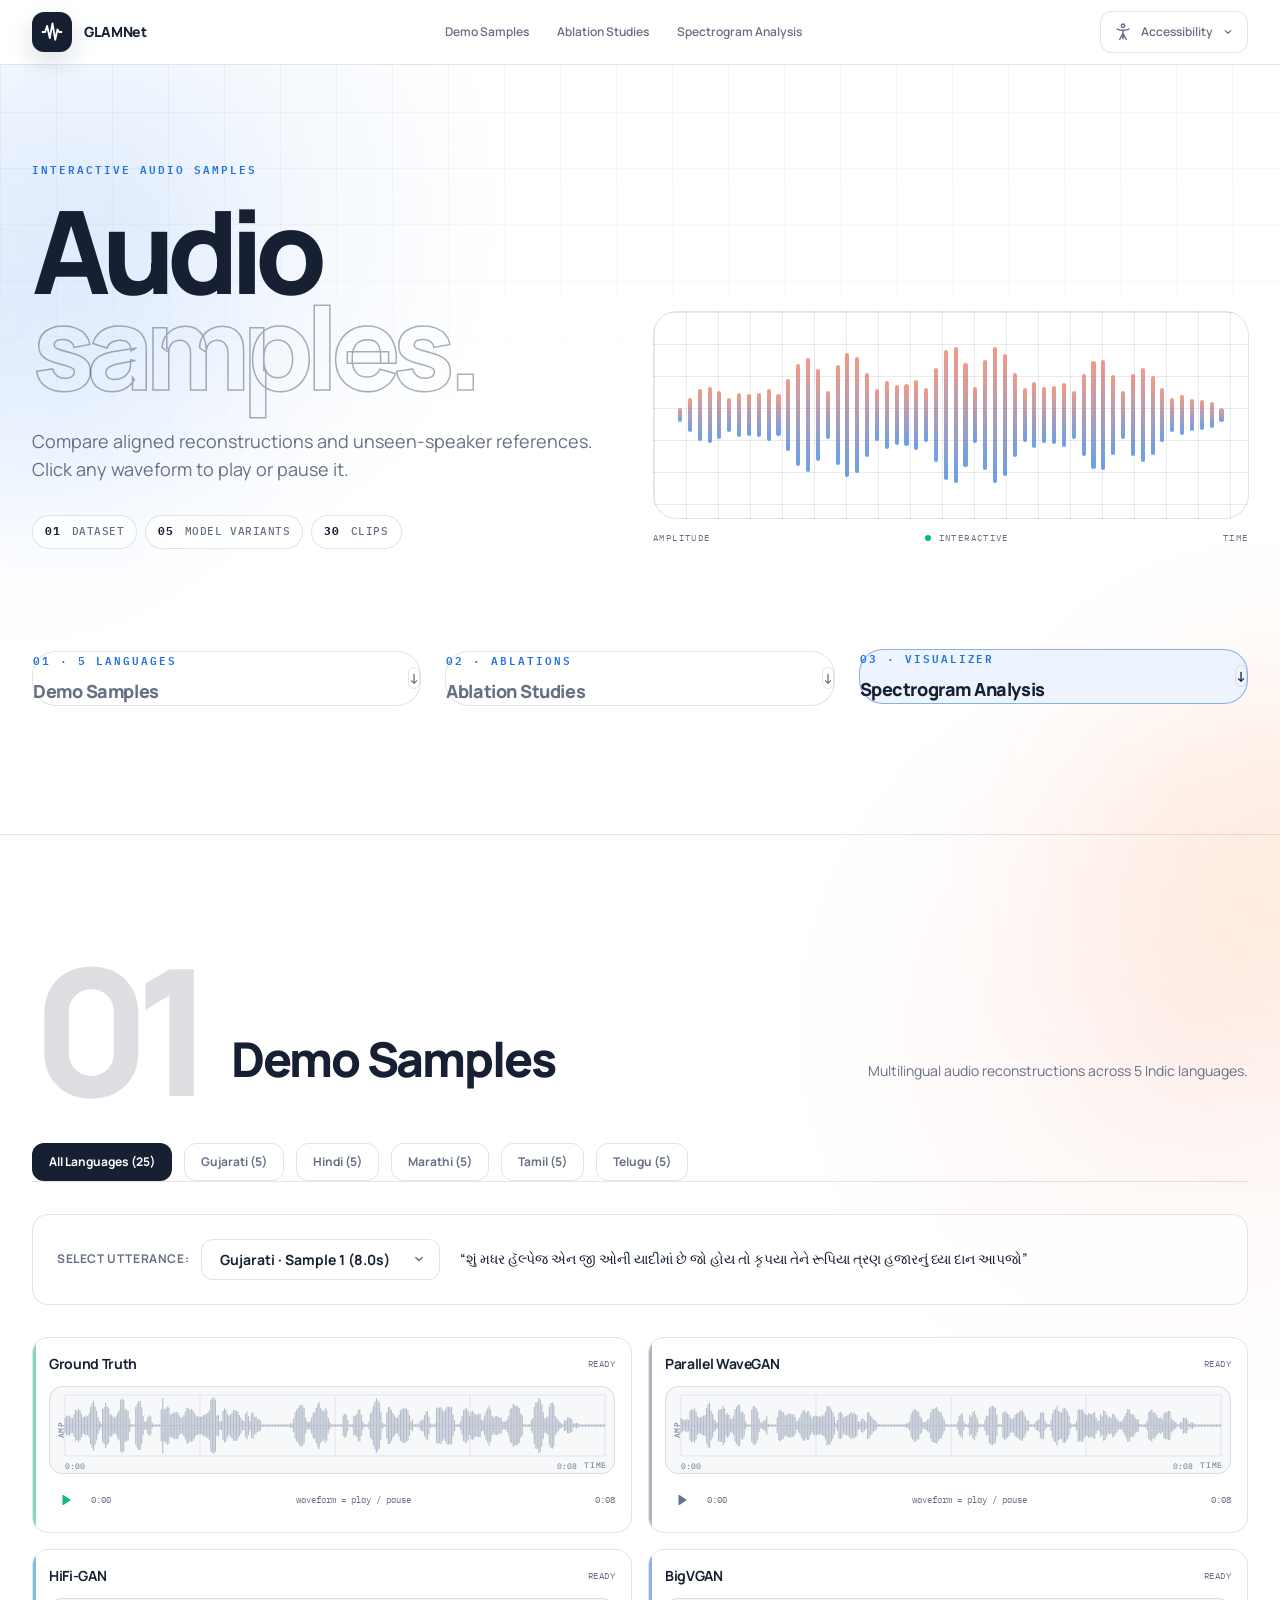
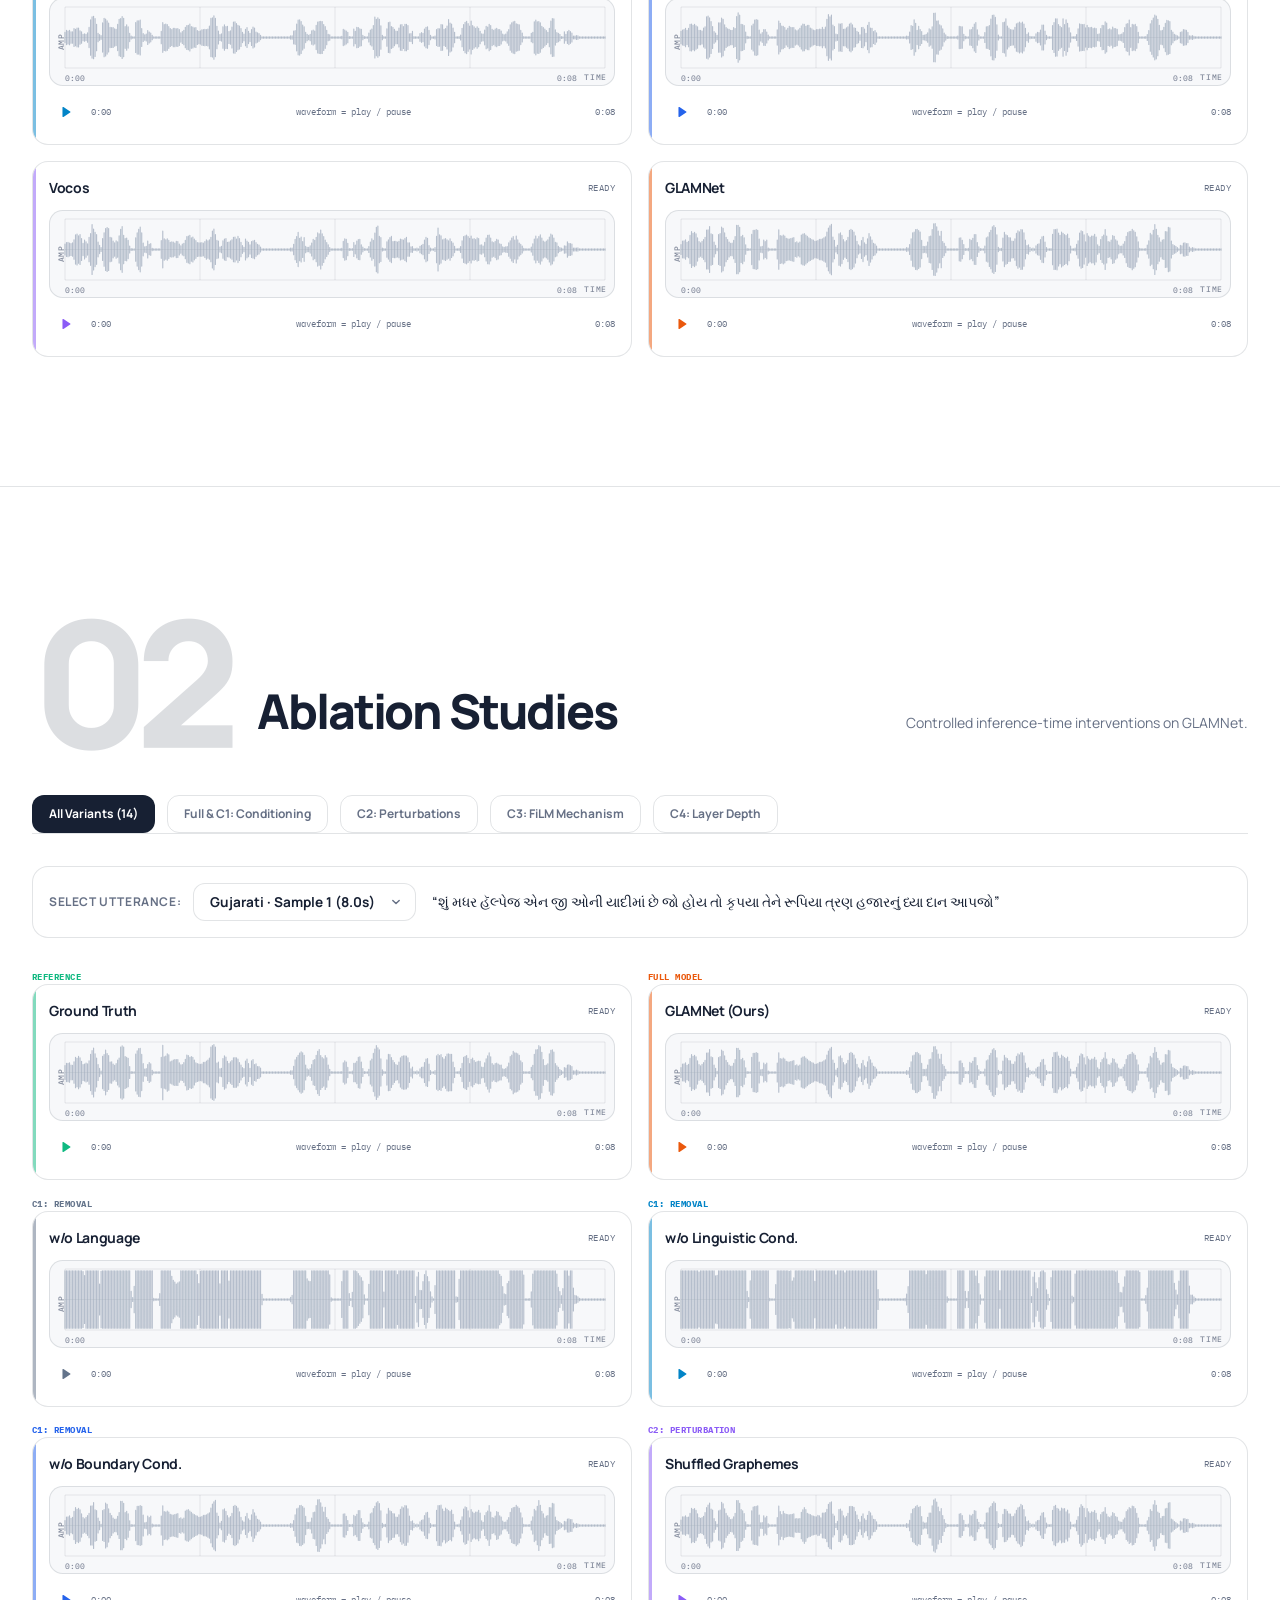
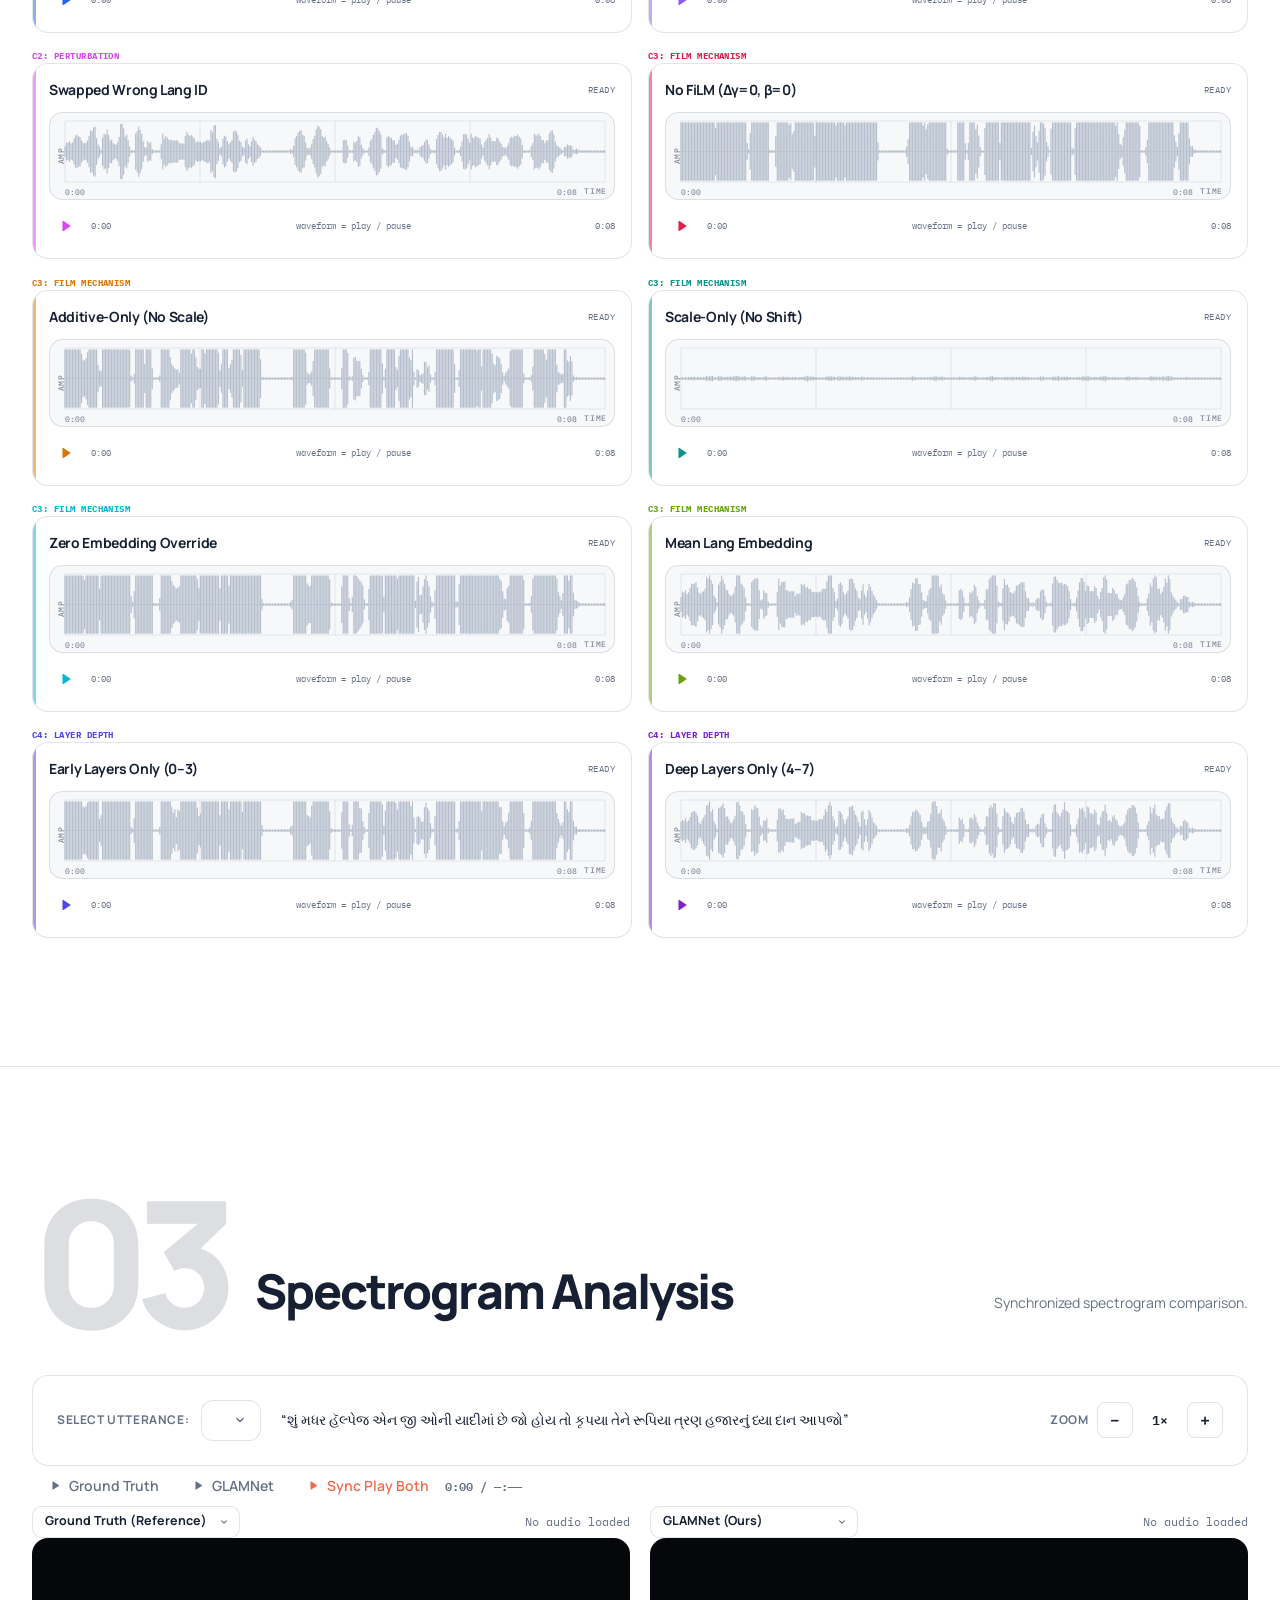
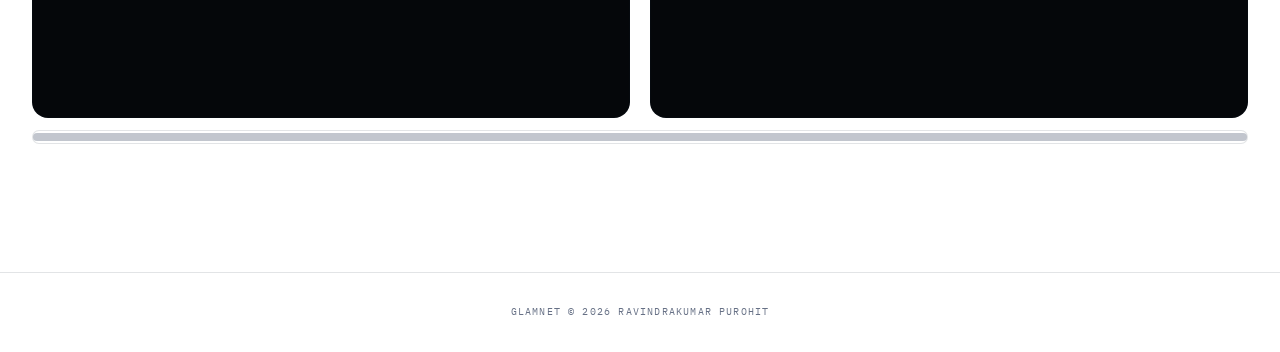
==== commit 85b08ec2: "Increase vertical spacing between hero stats/wave and the 3 jump cards" ====
--- a/index.html
+++ b/index.html
@@ -242,7 +242,7 @@
         </div>
       </div>
 
-      <div class="mt-14 reveal" style="display:grid;grid-template-columns:repeat(3,1fr);gap:clamp(0.75rem,2vw,1.5rem);transition-delay:160ms;" aria-label="Contents">
+      <div class="mt-20 sm:mt-24 lg:mt-28 reveal" style="display:grid;grid-template-columns:repeat(3,1fr);gap:clamp(0.75rem,2vw,1.5rem);margin-top:clamp(4.5rem, 8vw, 7rem);transition-delay:160ms;" aria-label="Contents">
         <a href="#indic" class="dataset-link group flex items-center justify-between rounded-3xl p-6 sm:p-7 shadow-sm">
           <span class="min-w-0 pr-3">
             <span class="eyebrow block truncate text-[0.7rem] sm:text-xs font-semibold">01 · 5 Languages</span>
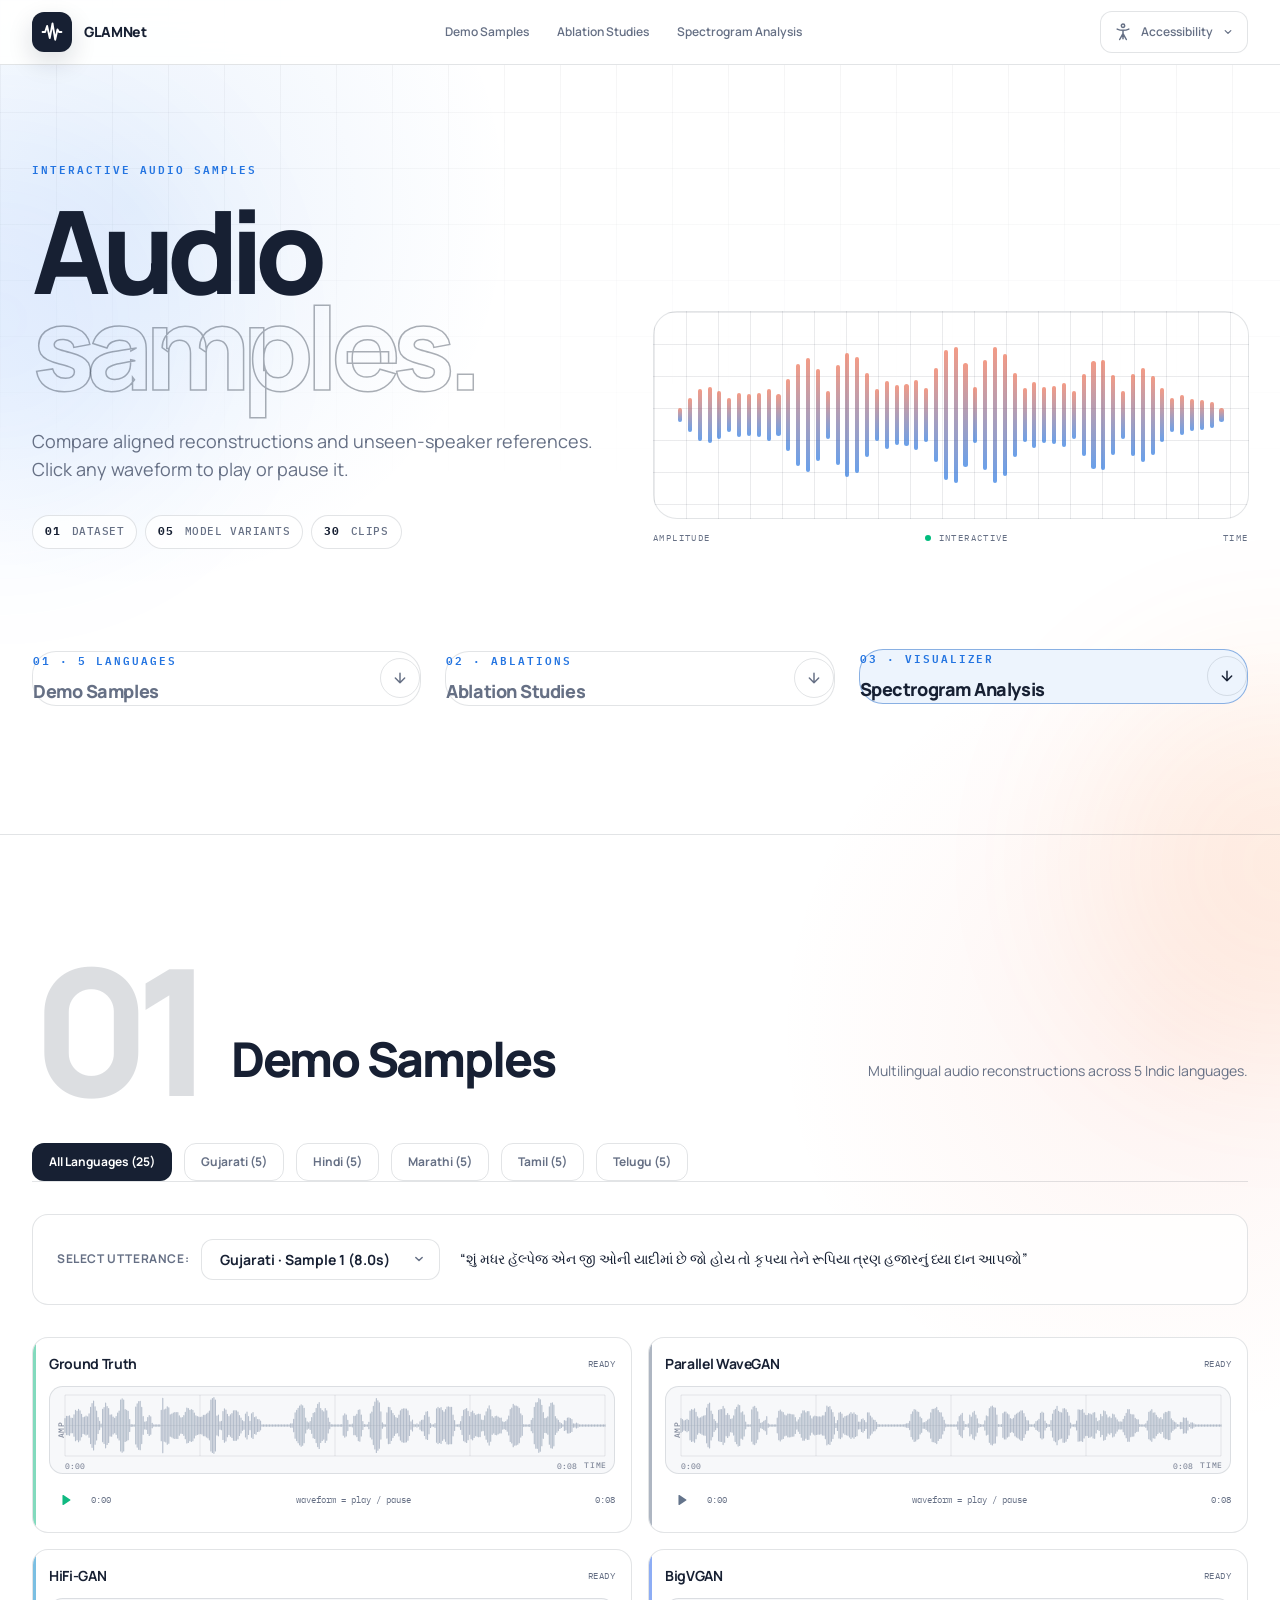
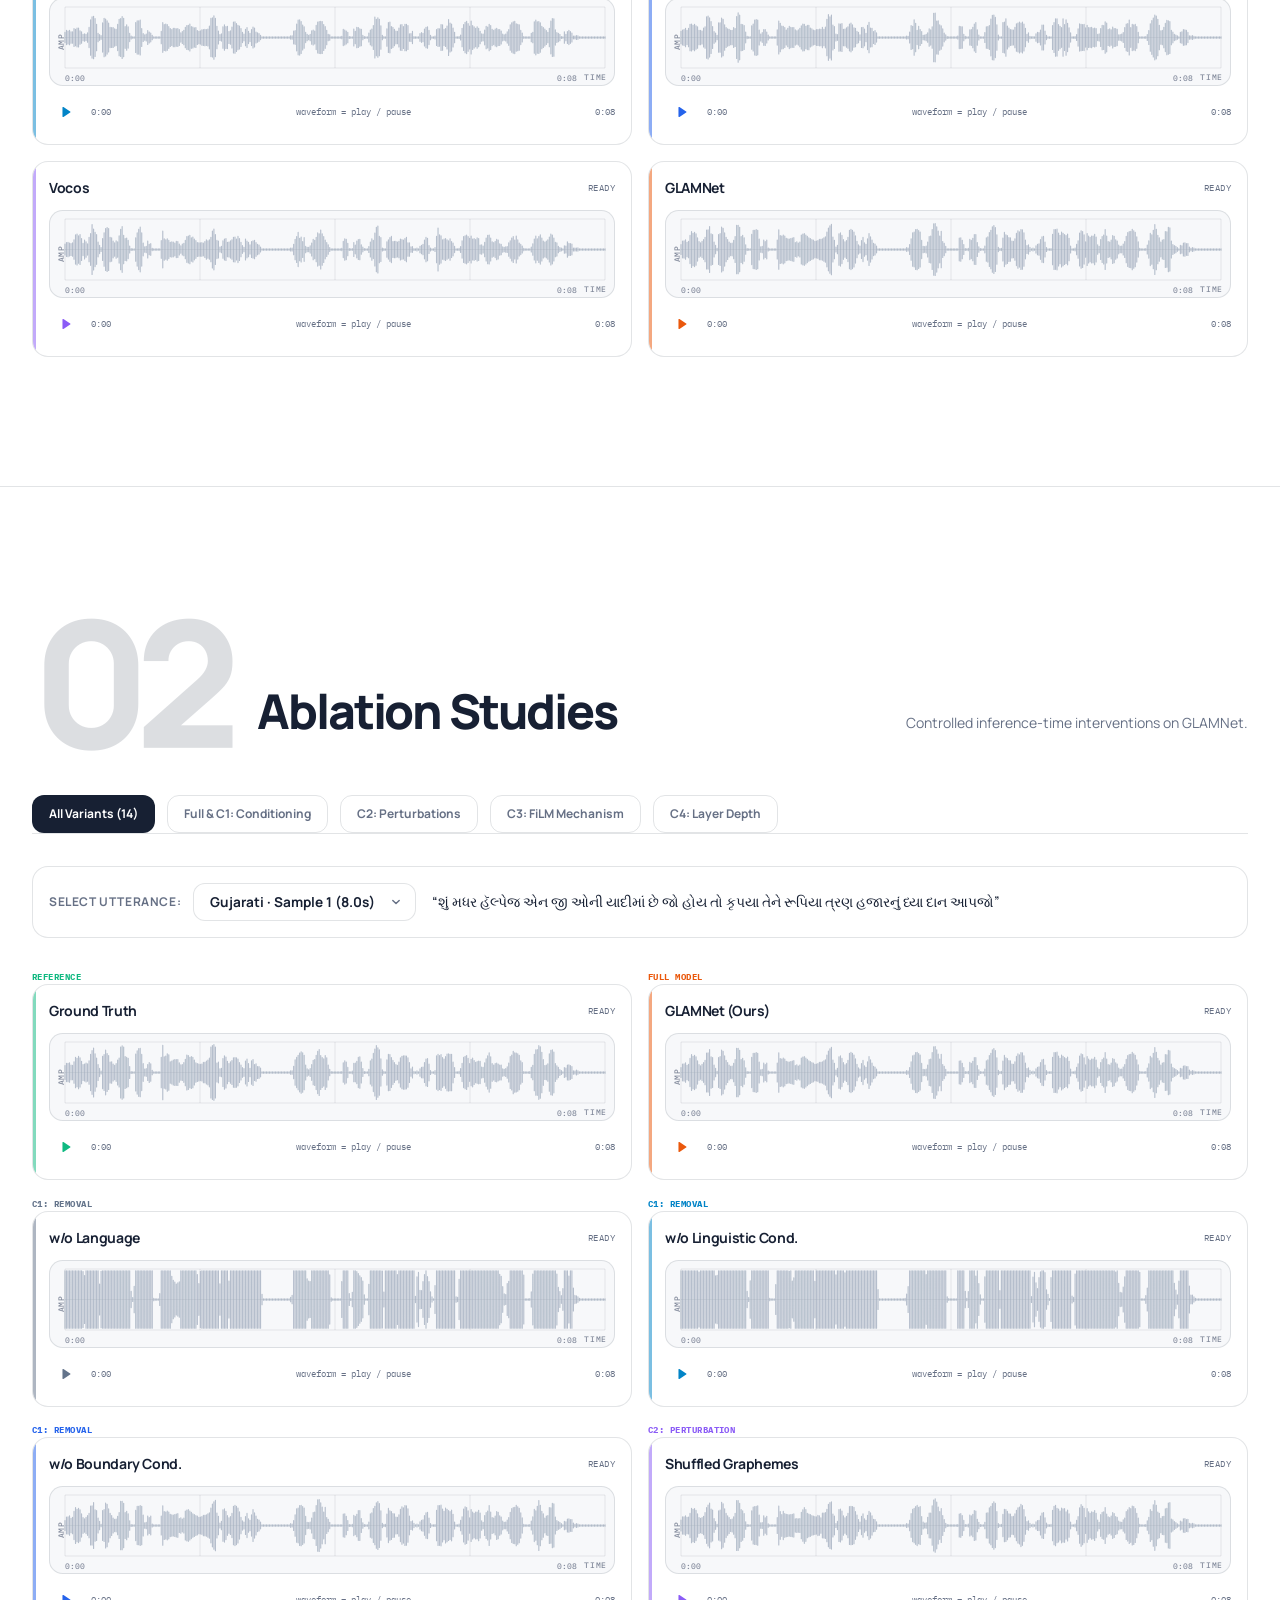
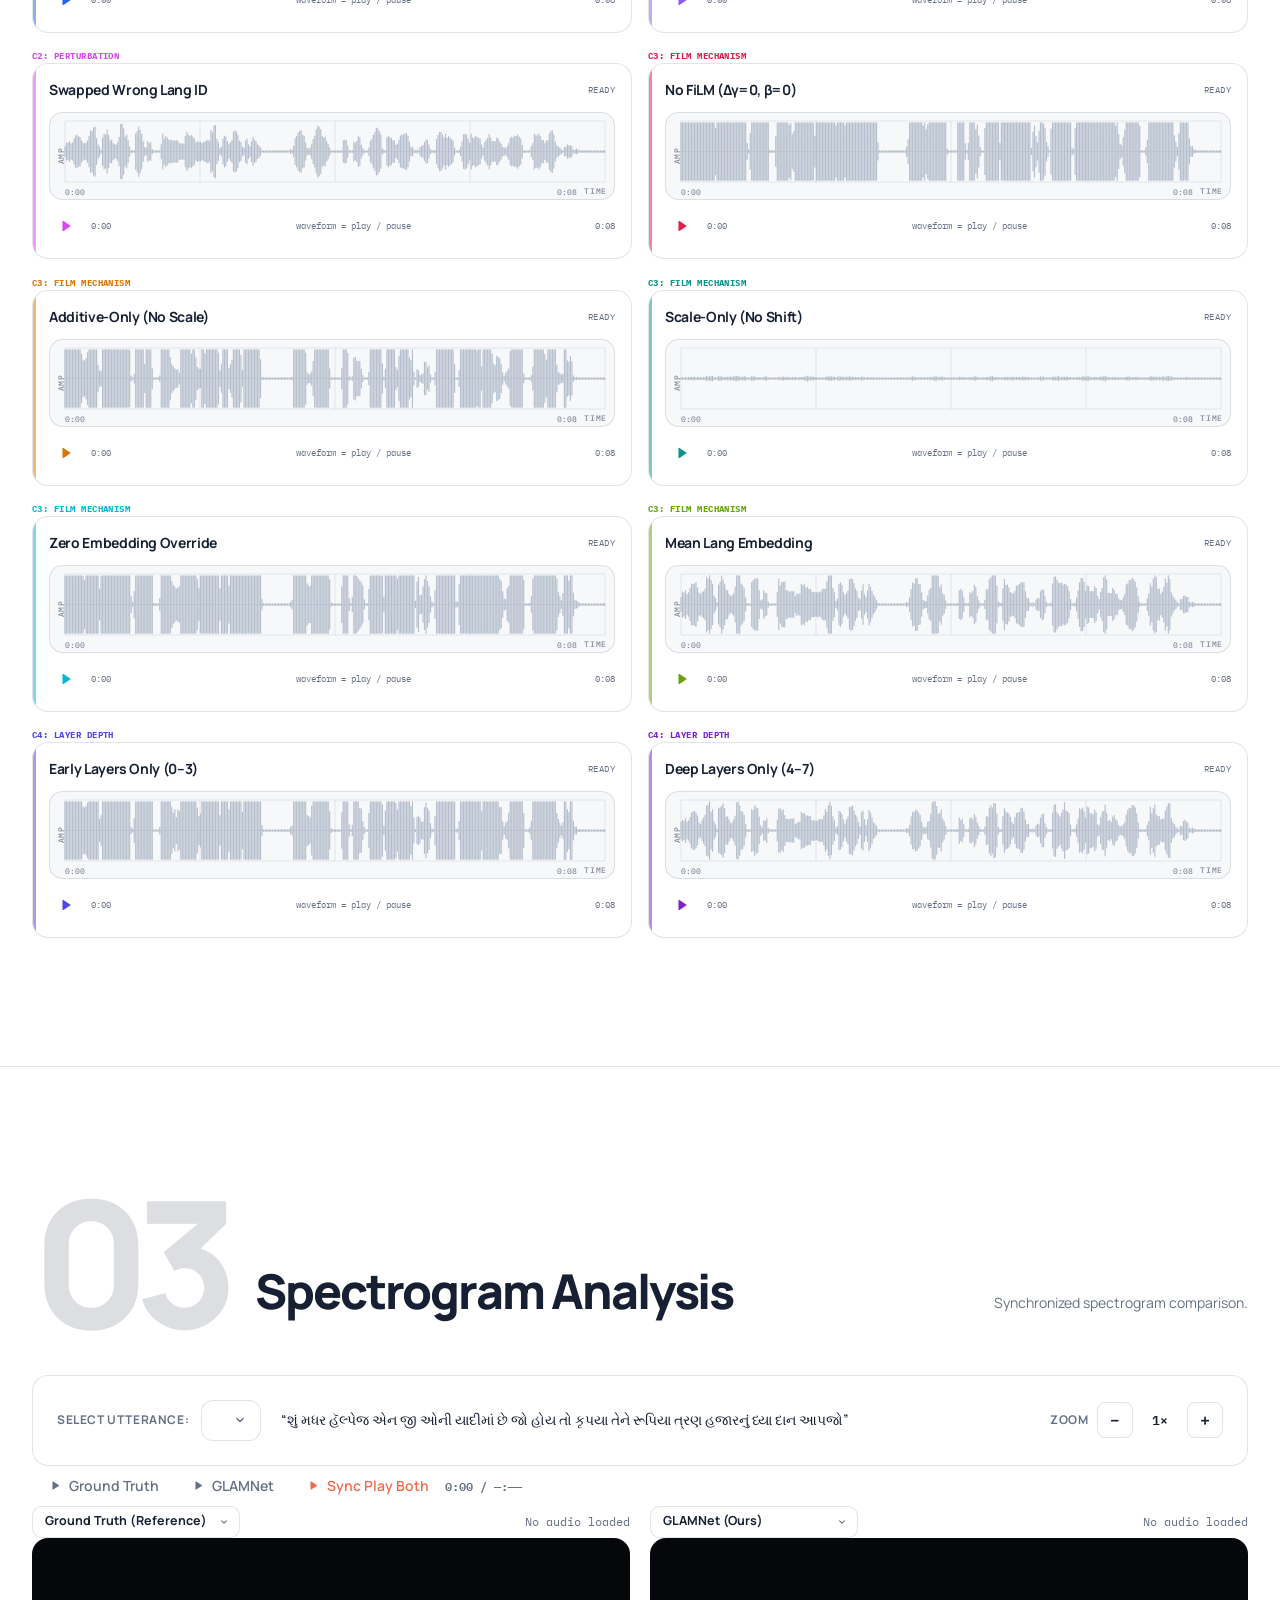
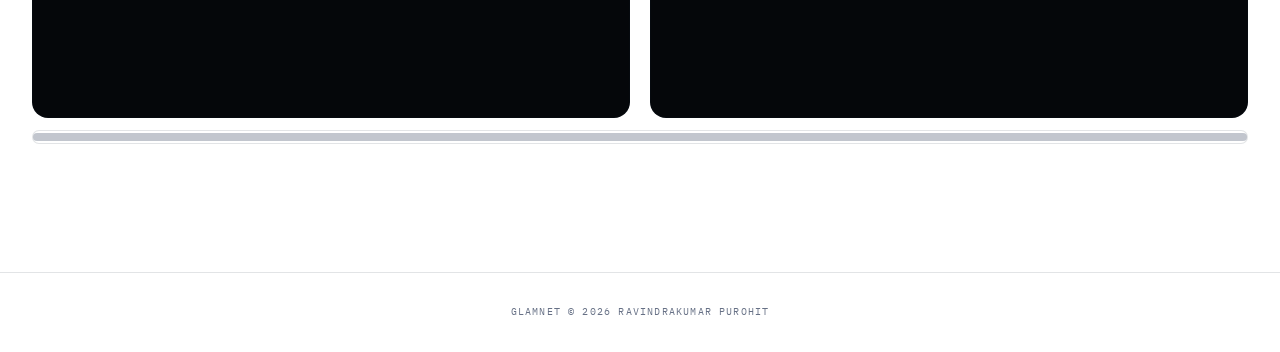
==== commit 3ec5bbb8: "Upgrade hero jump cards with circular SVG downward arrow icons" ====
--- a/index.html
+++ b/index.html
@@ -248,21 +248,33 @@
             <span class="eyebrow block truncate text-[0.7rem] sm:text-xs font-semibold">01 · 5 Languages</span>
             <span class="mt-2 block text-base sm:text-lg lg:text-xl font-extrabold tracking-tight truncate">Demo Samples</span>
           </span>
-          <span class="grid size-11 sm:size-12 shrink-0 place-items-center rounded-full border border-[var(--line)] bg-[var(--panel-solid)] transition-transform group-hover:translate-x-1 group-hover:scale-105 text-sm sm:text-base font-bold shadow-sm" aria-hidden="true">↓</span>
+          <span class="grid size-10 sm:size-12 shrink-0 place-items-center rounded-full border border-[var(--line)] bg-[var(--panel-solid)] shadow-sm transition-all duration-300 group-hover:scale-110 group-hover:border-[var(--accent)] group-hover:bg-[var(--accent)] group-hover:text-white" aria-hidden="true">
+            <svg viewBox="0 0 24 24" class="size-4 sm:size-5 transition-transform duration-300 group-hover:translate-y-0.5" fill="none" stroke="currentColor" stroke-width="2.2" stroke-linecap="round" stroke-linejoin="round">
+              <path d="M12 5v14M19 12l-7 7-7-7"/>
+            </svg>
+          </span>
         </a>
         <a href="#ablation" class="dataset-link group flex items-center justify-between rounded-3xl p-6 sm:p-7 shadow-sm">
           <span class="min-w-0 pr-3">
             <span class="eyebrow block truncate text-[0.7rem] sm:text-xs font-semibold">02 · Ablations</span>
             <span class="mt-2 block text-base sm:text-lg lg:text-xl font-extrabold tracking-tight truncate">Ablation Studies</span>
           </span>
-          <span class="grid size-11 sm:size-12 shrink-0 place-items-center rounded-full border border-[var(--line)] bg-[var(--panel-solid)] transition-transform group-hover:translate-x-1 group-hover:scale-105 text-sm sm:text-base font-bold shadow-sm" aria-hidden="true">↓</span>
+          <span class="grid size-10 sm:size-12 shrink-0 place-items-center rounded-full border border-[var(--line)] bg-[var(--panel-solid)] shadow-sm transition-all duration-300 group-hover:scale-110 group-hover:border-[var(--accent)] group-hover:bg-[var(--accent)] group-hover:text-white" aria-hidden="true">
+            <svg viewBox="0 0 24 24" class="size-4 sm:size-5 transition-transform duration-300 group-hover:translate-y-0.5" fill="none" stroke="currentColor" stroke-width="2.2" stroke-linecap="round" stroke-linejoin="round">
+              <path d="M12 5v14M19 12l-7 7-7-7"/>
+            </svg>
+          </span>
         </a>
         <a href="#spectrogram" class="dataset-link group flex items-center justify-between rounded-3xl p-6 sm:p-7 shadow-sm">
           <span class="min-w-0 pr-3">
             <span class="eyebrow block truncate text-[0.7rem] sm:text-xs font-semibold">03 · Visualizer</span>
             <span class="mt-2 block text-base sm:text-lg lg:text-xl font-extrabold tracking-tight truncate">Spectrogram Analysis</span>
           </span>
-          <span class="grid size-11 sm:size-12 shrink-0 place-items-center rounded-full border border-[var(--line)] bg-[var(--panel-solid)] transition-transform group-hover:translate-x-1 group-hover:scale-105 text-sm sm:text-base font-bold shadow-sm" aria-hidden="true">↓</span>
+          <span class="grid size-10 sm:size-12 shrink-0 place-items-center rounded-full border border-[var(--line)] bg-[var(--panel-solid)] shadow-sm transition-all duration-300 group-hover:scale-110 group-hover:border-[var(--accent)] group-hover:bg-[var(--accent)] group-hover:text-white" aria-hidden="true">
+            <svg viewBox="0 0 24 24" class="size-4 sm:size-5 transition-transform duration-300 group-hover:translate-y-0.5" fill="none" stroke="currentColor" stroke-width="2.2" stroke-linecap="round" stroke-linejoin="round">
+              <path d="M12 5v14M19 12l-7 7-7-7"/>
+            </svg>
+          </span>
         </a>
       </div>
     </section>
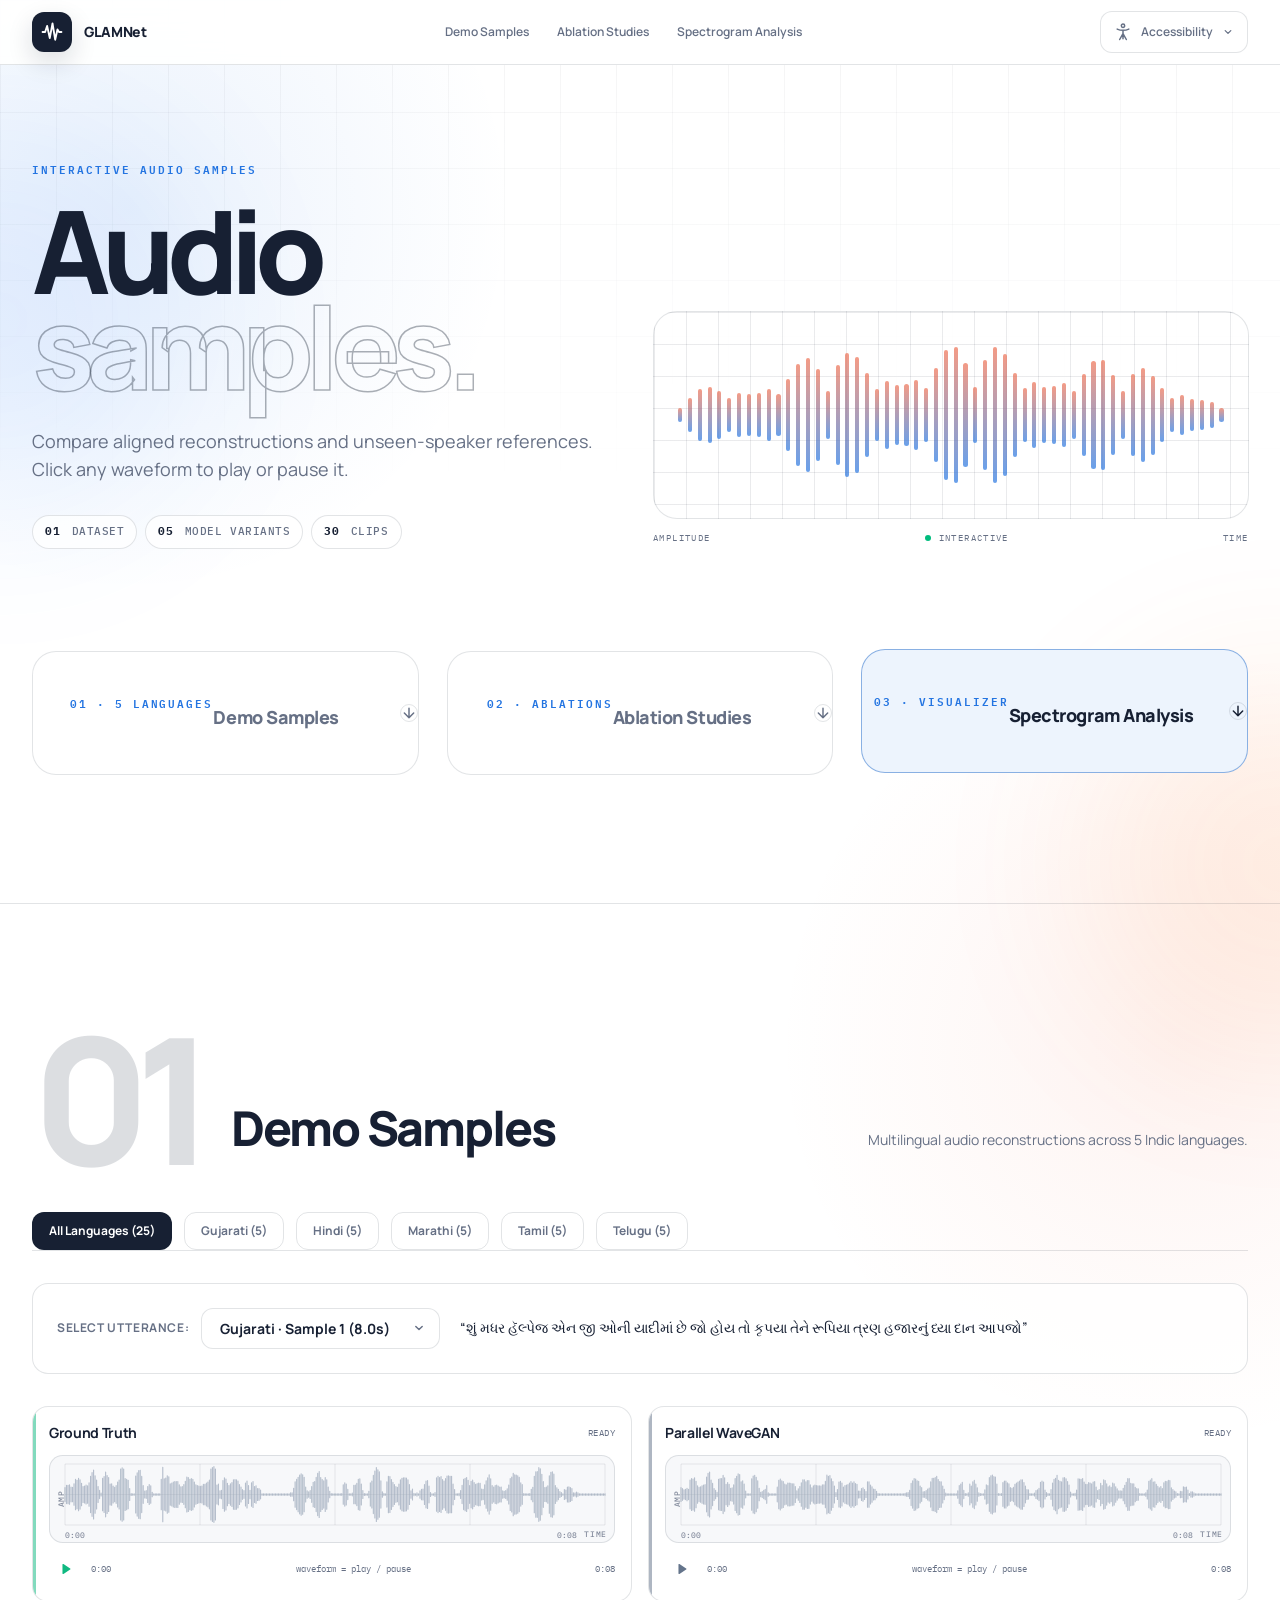
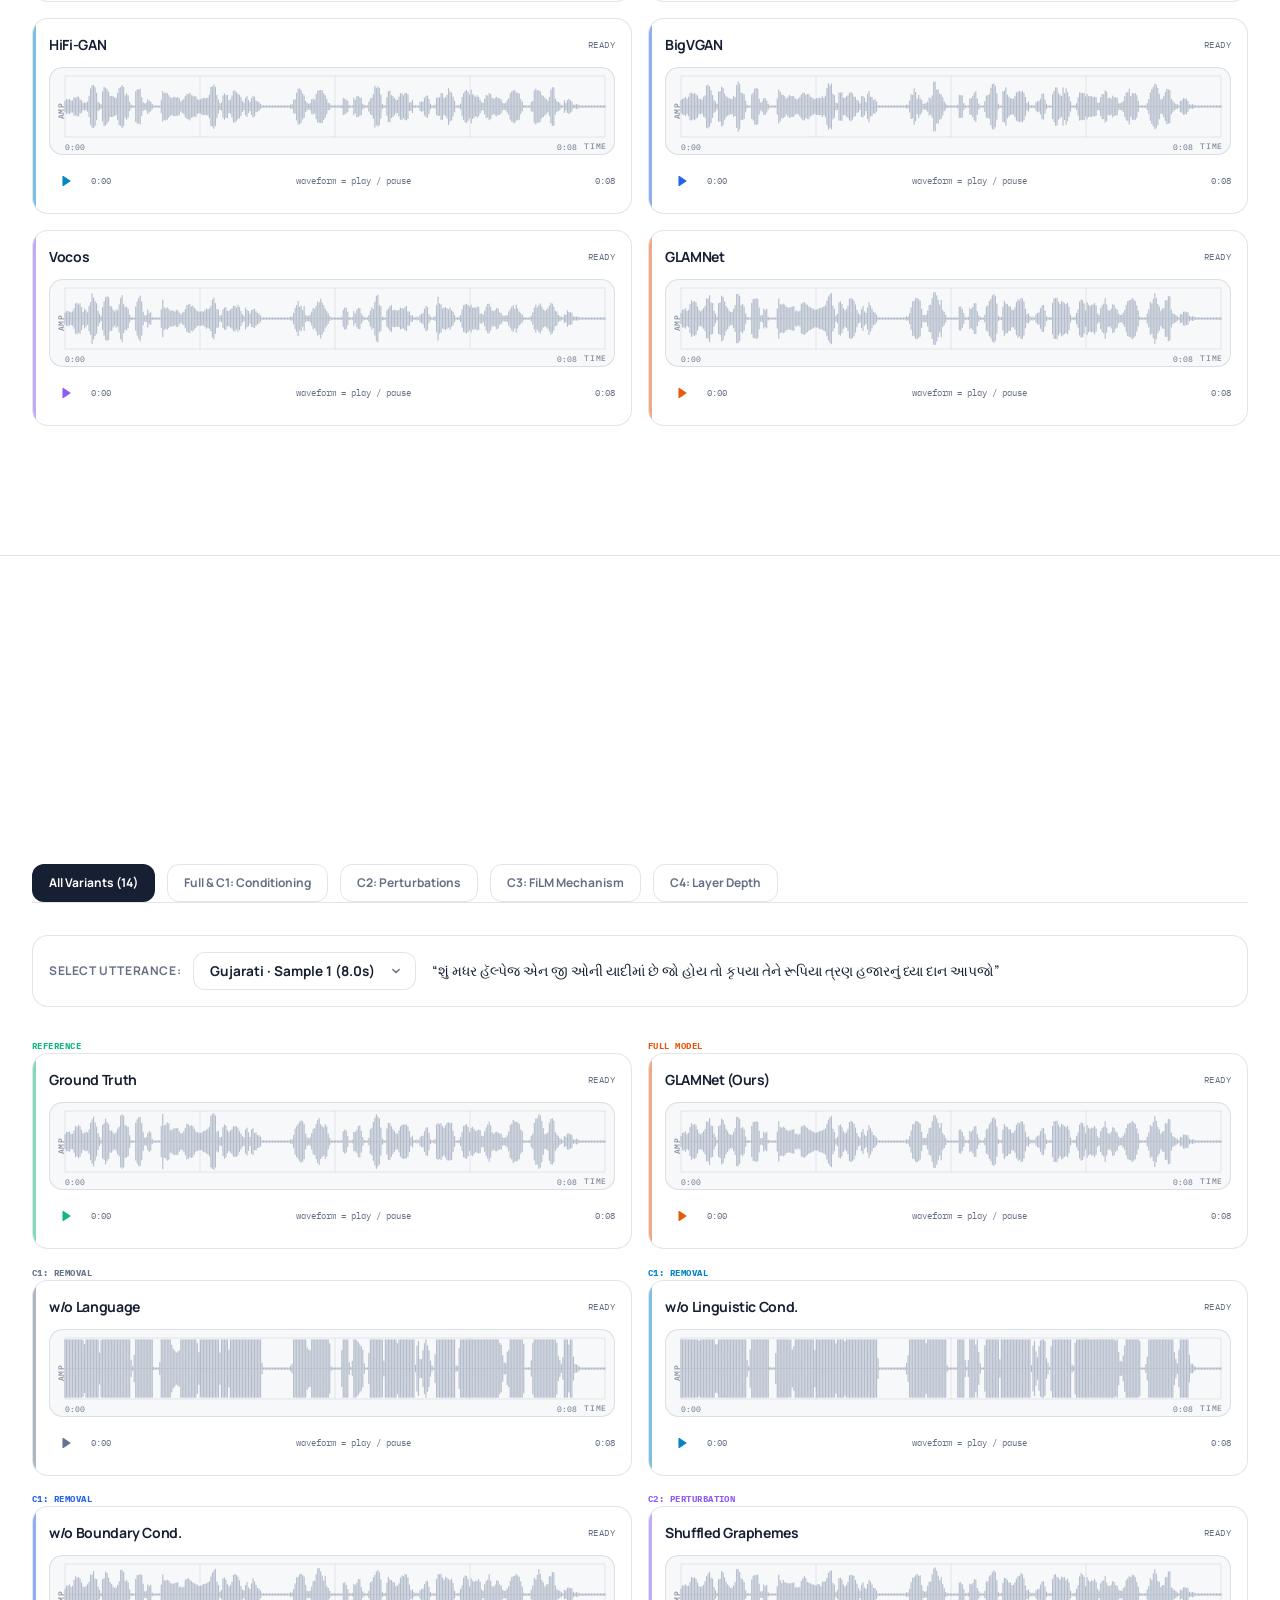
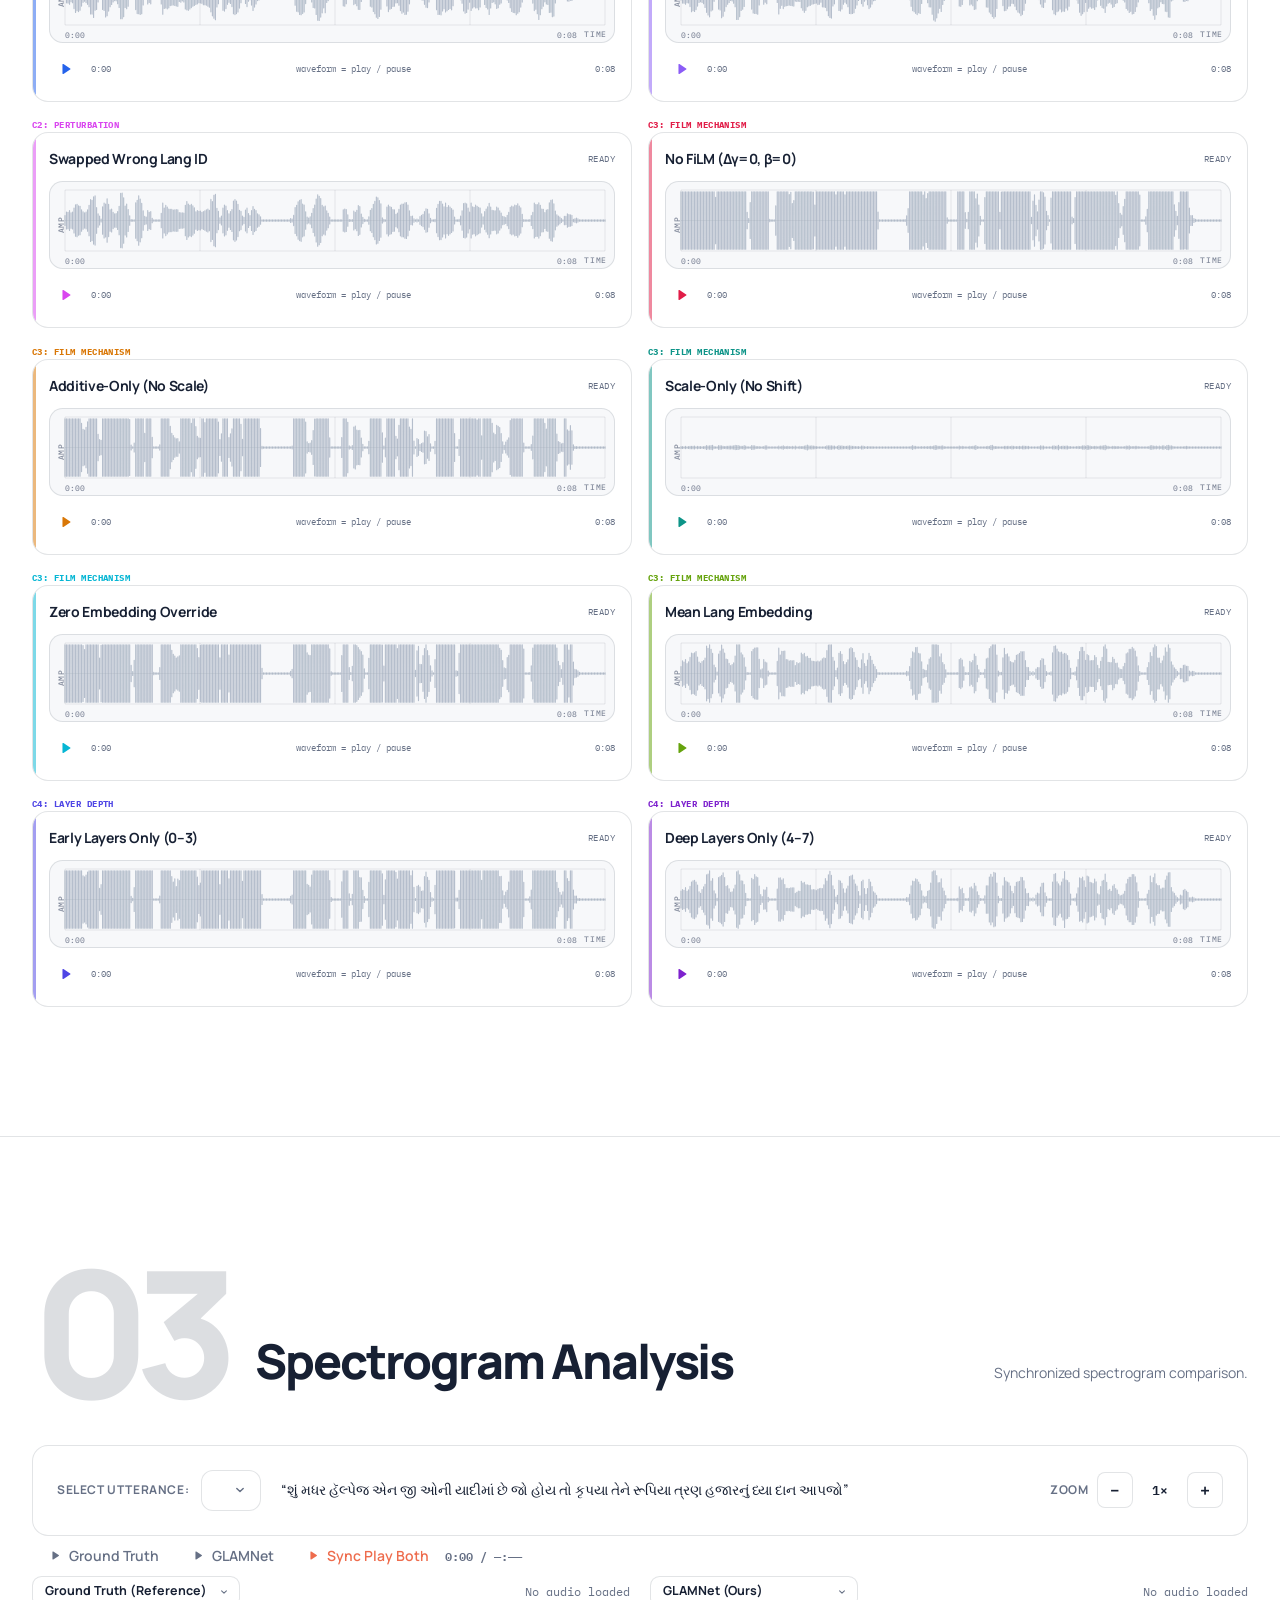
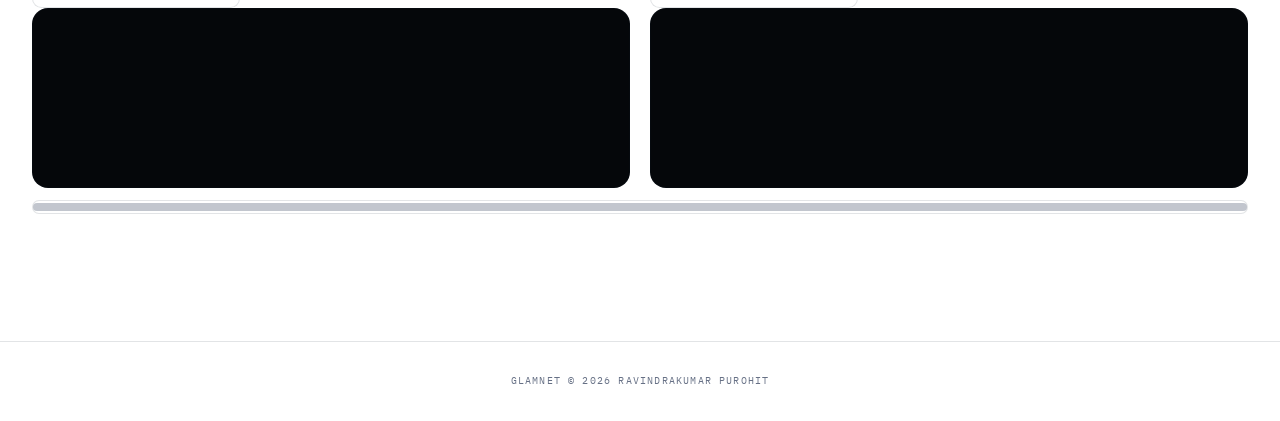
==== commit 19315ffe: "Middle align jump card content and increase padding between text and circular arrow badge" ====
--- a/index.html
+++ b/index.html
@@ -242,36 +242,36 @@
         </div>
       </div>
 
-      <div class="mt-20 sm:mt-24 lg:mt-28 reveal" style="display:grid;grid-template-columns:repeat(3,1fr);gap:clamp(0.75rem,2vw,1.5rem);margin-top:clamp(4.5rem, 8vw, 7rem);transition-delay:160ms;" aria-label="Contents">
-        <a href="#indic" class="dataset-link group flex items-center justify-between rounded-3xl p-6 sm:p-7 shadow-sm">
-          <span class="min-w-0 pr-3">
+      <div class="mt-20 sm:mt-24 lg:mt-28 reveal" style="display:grid;grid-template-columns:repeat(3,1fr);gap:clamp(0.85rem,2.2vw,1.75rem);margin-top:clamp(4.5rem, 8vw, 7rem);transition-delay:160ms;" aria-label="Contents">
+        <a href="#indic" class="dataset-link group flex items-center justify-between rounded-3xl p-6 sm:p-8 lg:p-9 shadow-sm" style="min-height:124px;gap:1.5rem;">
+          <span class="min-w-0 flex-1 flex flex-col justify-center">
             <span class="eyebrow block truncate text-[0.7rem] sm:text-xs font-semibold">01 · 5 Languages</span>
             <span class="mt-2 block text-base sm:text-lg lg:text-xl font-extrabold tracking-tight truncate">Demo Samples</span>
           </span>
-          <span class="grid size-10 sm:size-12 shrink-0 place-items-center rounded-full border border-[var(--line)] bg-[var(--panel-solid)] shadow-sm transition-all duration-300 group-hover:scale-110 group-hover:border-[var(--accent)] group-hover:bg-[var(--accent)] group-hover:text-white" aria-hidden="true">
-            <svg viewBox="0 0 24 24" class="size-4 sm:size-5 transition-transform duration-300 group-hover:translate-y-0.5" fill="none" stroke="currentColor" stroke-width="2.2" stroke-linecap="round" stroke-linejoin="round">
+          <span class="grid size-11 sm:size-12 lg:size-14 shrink-0 place-items-center rounded-full border border-[var(--line)] bg-[var(--panel-solid)] shadow-sm transition-all duration-300 group-hover:scale-110 group-hover:border-[var(--accent)] group-hover:bg-[var(--accent)] group-hover:text-white" aria-hidden="true">
+            <svg viewBox="0 0 24 24" class="size-4 sm:size-5 lg:size-6 transition-transform duration-300 group-hover:translate-y-0.5" fill="none" stroke="currentColor" stroke-width="2.2" stroke-linecap="round" stroke-linejoin="round">
               <path d="M12 5v14M19 12l-7 7-7-7"/>
             </svg>
           </span>
         </a>
-        <a href="#ablation" class="dataset-link group flex items-center justify-between rounded-3xl p-6 sm:p-7 shadow-sm">
-          <span class="min-w-0 pr-3">
+        <a href="#ablation" class="dataset-link group flex items-center justify-between rounded-3xl p-6 sm:p-8 lg:p-9 shadow-sm" style="min-height:124px;gap:1.5rem;">
+          <span class="min-w-0 flex-1 flex flex-col justify-center">
             <span class="eyebrow block truncate text-[0.7rem] sm:text-xs font-semibold">02 · Ablations</span>
             <span class="mt-2 block text-base sm:text-lg lg:text-xl font-extrabold tracking-tight truncate">Ablation Studies</span>
           </span>
-          <span class="grid size-10 sm:size-12 shrink-0 place-items-center rounded-full border border-[var(--line)] bg-[var(--panel-solid)] shadow-sm transition-all duration-300 group-hover:scale-110 group-hover:border-[var(--accent)] group-hover:bg-[var(--accent)] group-hover:text-white" aria-hidden="true">
-            <svg viewBox="0 0 24 24" class="size-4 sm:size-5 transition-transform duration-300 group-hover:translate-y-0.5" fill="none" stroke="currentColor" stroke-width="2.2" stroke-linecap="round" stroke-linejoin="round">
+          <span class="grid size-11 sm:size-12 lg:size-14 shrink-0 place-items-center rounded-full border border-[var(--line)] bg-[var(--panel-solid)] shadow-sm transition-all duration-300 group-hover:scale-110 group-hover:border-[var(--accent)] group-hover:bg-[var(--accent)] group-hover:text-white" aria-hidden="true">
+            <svg viewBox="0 0 24 24" class="size-4 sm:size-5 lg:size-6 transition-transform duration-300 group-hover:translate-y-0.5" fill="none" stroke="currentColor" stroke-width="2.2" stroke-linecap="round" stroke-linejoin="round">
               <path d="M12 5v14M19 12l-7 7-7-7"/>
             </svg>
           </span>
         </a>
-        <a href="#spectrogram" class="dataset-link group flex items-center justify-between rounded-3xl p-6 sm:p-7 shadow-sm">
-          <span class="min-w-0 pr-3">
+        <a href="#spectrogram" class="dataset-link group flex items-center justify-between rounded-3xl p-6 sm:p-8 lg:p-9 shadow-sm" style="min-height:124px;gap:1.5rem;">
+          <span class="min-w-0 flex-1 flex flex-col justify-center">
             <span class="eyebrow block truncate text-[0.7rem] sm:text-xs font-semibold">03 · Visualizer</span>
             <span class="mt-2 block text-base sm:text-lg lg:text-xl font-extrabold tracking-tight truncate">Spectrogram Analysis</span>
           </span>
-          <span class="grid size-10 sm:size-12 shrink-0 place-items-center rounded-full border border-[var(--line)] bg-[var(--panel-solid)] shadow-sm transition-all duration-300 group-hover:scale-110 group-hover:border-[var(--accent)] group-hover:bg-[var(--accent)] group-hover:text-white" aria-hidden="true">
-            <svg viewBox="0 0 24 24" class="size-4 sm:size-5 transition-transform duration-300 group-hover:translate-y-0.5" fill="none" stroke="currentColor" stroke-width="2.2" stroke-linecap="round" stroke-linejoin="round">
+          <span class="grid size-11 sm:size-12 lg:size-14 shrink-0 place-items-center rounded-full border border-[var(--line)] bg-[var(--panel-solid)] shadow-sm transition-all duration-300 group-hover:scale-110 group-hover:border-[var(--accent)] group-hover:bg-[var(--accent)] group-hover:text-white" aria-hidden="true">
+            <svg viewBox="0 0 24 24" class="size-4 sm:size-5 lg:size-6 transition-transform duration-300 group-hover:translate-y-0.5" fill="none" stroke="currentColor" stroke-width="2.2" stroke-linecap="round" stroke-linejoin="round">
               <path d="M12 5v14M19 12l-7 7-7-7"/>
             </svg>
           </span>
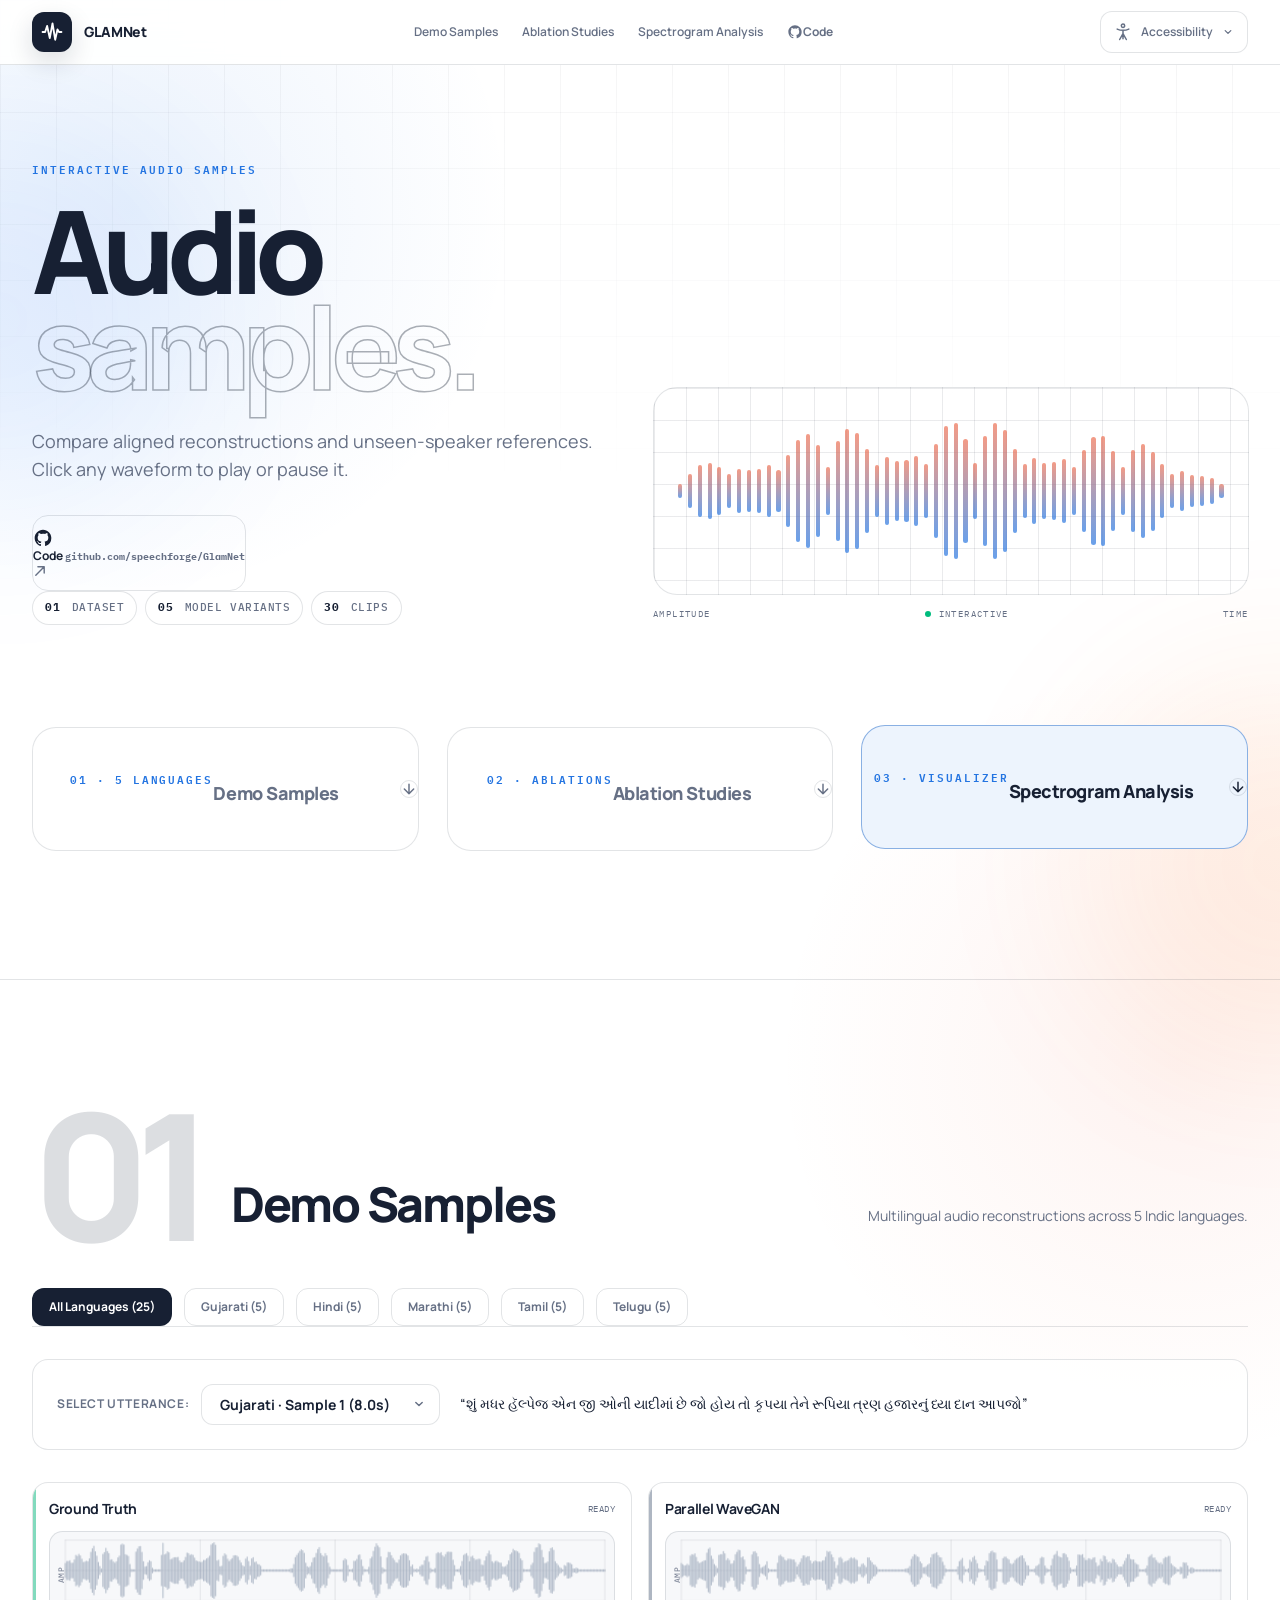
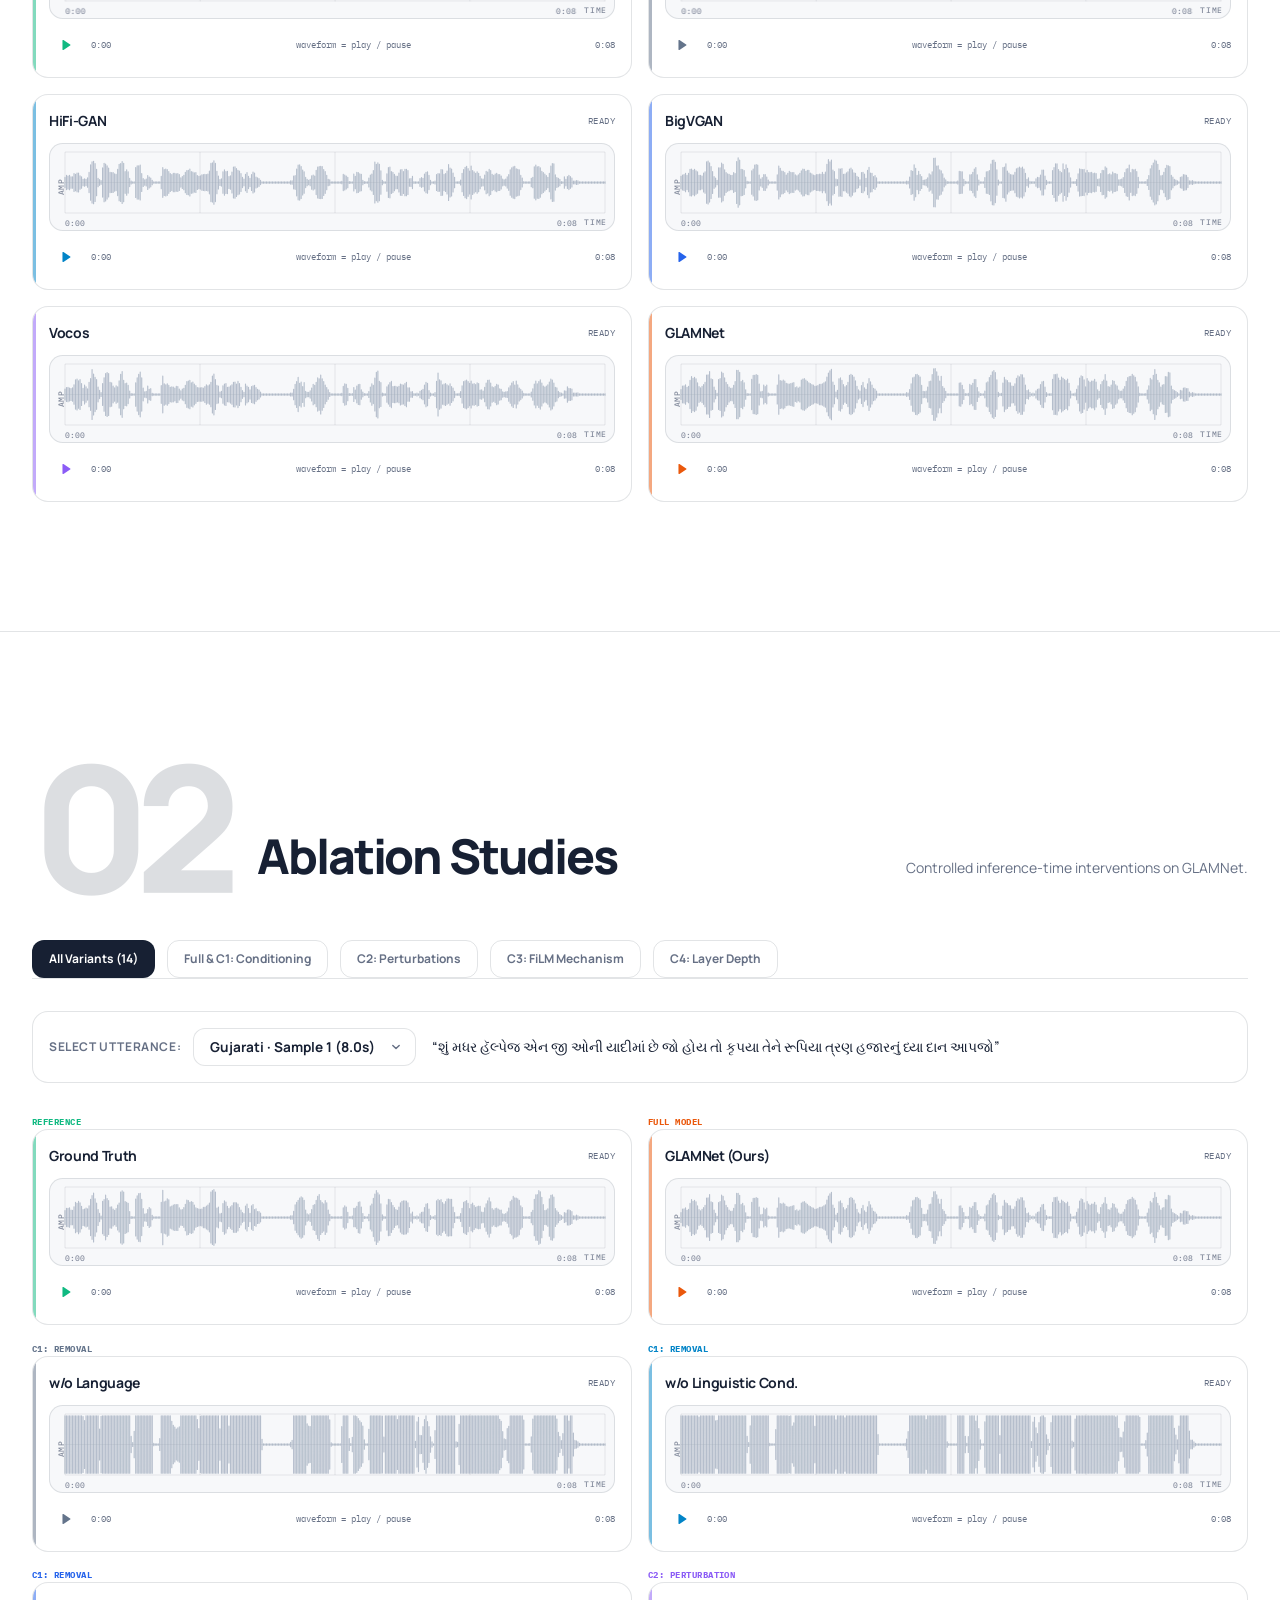
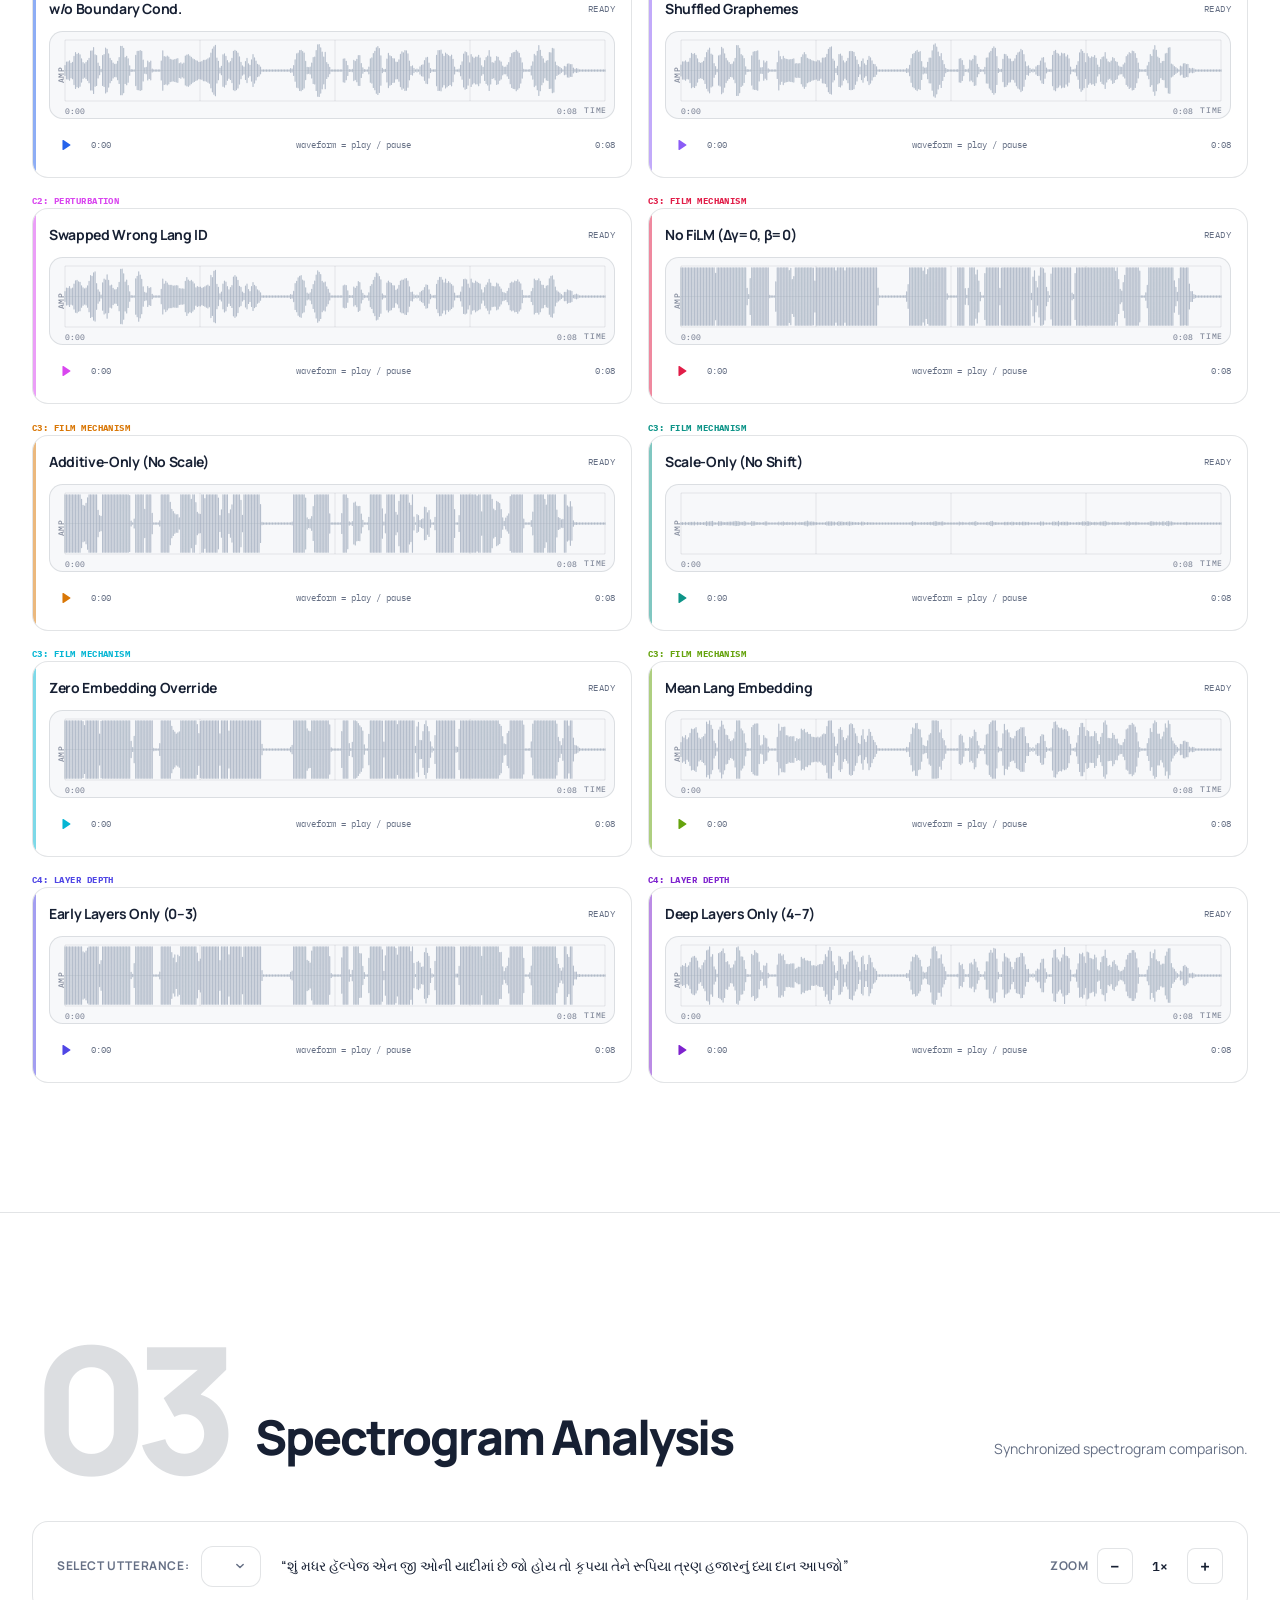
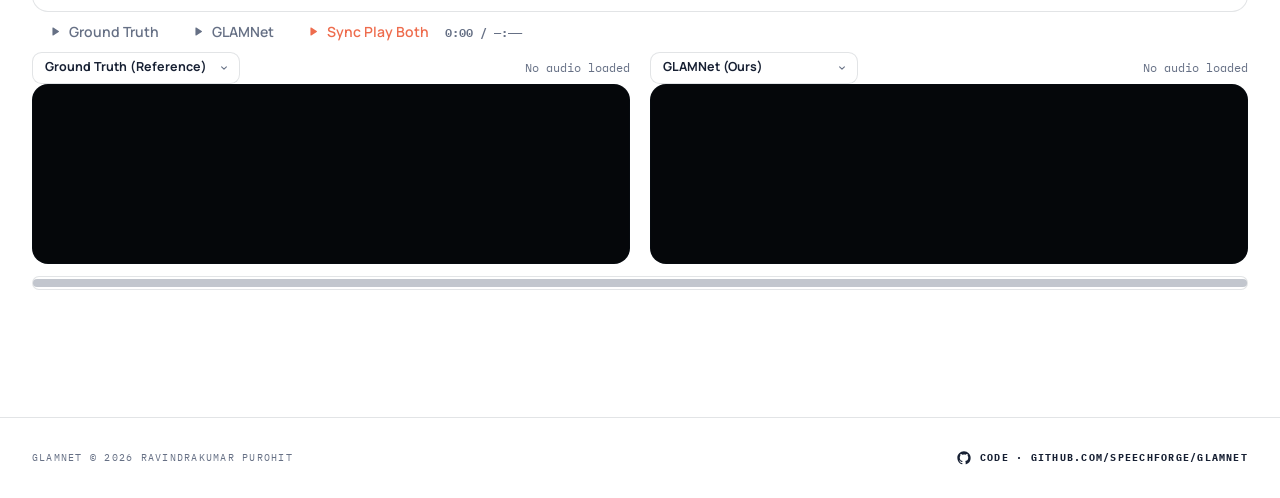
==== commit c3ebab37: "Add GitHub repository link and logo in header, hero section, and footer" ====
--- a/index.html
+++ b/index.html
@@ -127,10 +127,14 @@
         <span class="max-w-44 text-xs font-extrabold leading-tight tracking-[-0.025em] sm:max-w-none sm:text-sm">GLAMNet</span>
       </a>
 
-      <nav class="order-3 hidden w-full items-center justify-center gap-1 border-t border-[var(--line)] pt-2 sm:flex md:order-2 md:w-auto md:border-0 md:pt-0" aria-label="Sample sections">
+      <nav class="order-3 hidden w-full items-center justify-center gap-1.5 border-t border-[var(--line)] pt-2 sm:flex md:order-2 md:w-auto md:border-0 md:pt-0" aria-label="Sample sections">
         <a href="#indic" class="control-button rounded-lg px-3 py-2 text-xs font-semibold">Demo Samples</a>
         <a href="#ablation" class="control-button rounded-lg px-3 py-2 text-xs font-semibold">Ablation Studies</a>
         <a href="#spectrogram" class="control-button rounded-lg px-3 py-2 text-xs font-semibold">Spectrogram Analysis</a>
+        <a href="https://github.com/speechforge/GlamNet" target="_blank" rel="noopener noreferrer" class="control-button flex items-center gap-1.5 rounded-lg px-3 py-2 text-xs font-bold text-[var(--ink)] hover:text-[var(--accent)]" aria-label="View source code on GitHub">
+          <svg viewBox="0 0 24 24" class="size-4" fill="currentColor" aria-hidden="true"><path d="M12 2C6.477 2 2 6.484 2 12.017c0 4.425 2.865 8.18 6.839 9.504.5.092.682-.217.682-.483 0-.237-.008-.868-.013-1.703-2.782.605-3.369-1.343-3.369-1.343-.454-1.158-1.11-1.466-1.11-1.466-.908-.62.069-.608.069-.608 1.003.07 1.53 1.032 1.53 1.032.892 1.53 2.341 1.088 2.91.832.092-.647.35-1.088.636-1.338-2.22-.253-4.555-1.113-4.555-4.951 0-1.093.39-1.988 1.029-2.688-.103-.253-.446-1.272.098-2.65 0 0 .84-.27 2.75 1.026A9.564 9.564 0 0 1 12 6.844c.85.004 1.705.115 2.504.337 1.909-1.296 2.747-1.027 2.747-1.027.546 1.379.202 2.398.1 2.651.64.7 1.028 1.595 1.028 2.688 0 3.848-2.339 4.695-4.566 4.943.359.309.678.92.678 1.855 0 1.338-.012 2.419-.012 2.747 0 .268.18.58.688.482A10.019 10.019 0 0 0 22 12.017C22 6.484 17.522 2 12 2Z"/></svg>
+          <span>Code</span>
+        </a>
       </nav>
 
       <div id="accessibility-menu" class="relative order-2 md:order-3">
@@ -225,7 +229,20 @@
             Compare aligned reconstructions and unseen-speaker references. Click any waveform to play or pause it.
           </p>
 
-          <div class="mt-8 flex flex-wrap gap-2 font-mono text-[0.66rem] font-medium uppercase tracking-wider text-[var(--muted)]">
+          <div class="mt-8 flex flex-wrap items-center gap-3">
+            <a href="https://github.com/speechforge/GlamNet" target="_blank" rel="noopener noreferrer" class="group inline-flex items-center gap-2.5 rounded-2xl border border-[var(--line)] bg-[var(--panel-solid)] px-5 py-3 text-xs font-bold text-[var(--ink)] shadow-sm transition-all hover:scale-105 hover:border-[var(--accent)] hover:bg-[var(--panel)]">
+              <svg viewBox="0 0 24 24" class="size-5 transition-transform group-hover:rotate-6" fill="currentColor" aria-hidden="true">
+                <path d="M12 2C6.477 2 2 6.484 2 12.017c0 4.425 2.865 8.18 6.839 9.504.5.092.682-.217.682-.483 0-.237-.008-.868-.013-1.703-2.782.605-3.369-1.343-3.369-1.343-.454-1.158-1.11-1.466-1.11-1.466-.908-.62.069-.608.069-.608 1.003.07 1.53 1.032 1.53 1.032.892 1.53 2.341 1.088 2.91.832.092-.647.35-1.088.636-1.338-2.22-.253-4.555-1.113-4.555-4.951 0-1.093.39-1.988 1.029-2.688-.103-.253-.446-1.272.098-2.65 0 0 .84-.27 2.75 1.026A9.564 9.564 0 0 1 12 6.844c.85.004 1.705.115 2.504.337 1.909-1.296 2.747-1.027 2.747-1.027.546 1.379.202 2.398.1 2.651.64.7 1.028 1.595 1.028 2.688 0 3.848-2.339 4.695-4.566 4.943.359.309.678.92.678 1.855 0 1.338-.012 2.419-.012 2.747 0 .268.18.58.688.482A10.019 10.019 0 0 0 22 12.017C22 6.484 17.522 2 12 2Z"/>
+              </svg>
+              <span>Code</span>
+              <span class="font-mono text-[0.62rem] text-[var(--muted)] font-normal">github.com/speechforge/GlamNet</span>
+              <svg viewBox="0 0 20 20" class="size-3.5 text-[var(--muted)] transition-transform group-hover:translate-x-0.5 group-hover:-translate-y-0.5" fill="none" stroke="currentColor" stroke-width="2">
+                <path d="M4 16 16 4m0 0H7m9 0v9" stroke-linecap="round" stroke-linejoin="round"/>
+              </svg>
+            </a>
+          </div>
+
+          <div class="mt-6 flex flex-wrap gap-2 font-mono text-[0.66rem] font-medium uppercase tracking-wider text-[var(--muted)]">
             <span class="rounded-full border border-[var(--line)] bg-[var(--panel)] px-3 py-2"><strong class="mr-1 text-[var(--ink)]">01</strong> dataset</span>
             <span class="rounded-full border border-[var(--line)] bg-[var(--panel)] px-3 py-2"><strong class="mr-1 text-[var(--ink)]">05</strong> model variants</span>
             <span class="rounded-full border border-[var(--line)] bg-[var(--panel)] px-3 py-2"><strong class="mr-1 text-[var(--ink)]">30</strong> clips</span>
@@ -502,8 +519,12 @@
   </div>
 
   <footer class="border-t border-[var(--line)] py-8">
-    <div class="mx-auto max-w-7xl px-4 text-center font-mono text-[0.62rem] uppercase tracking-[0.12em] text-[var(--muted)] sm:px-6 lg:px-8">
+    <div class="mx-auto flex max-w-7xl flex-wrap items-center justify-between gap-4 px-4 font-mono text-[0.65rem] uppercase tracking-[0.12em] text-[var(--muted)] sm:px-6 lg:px-8">
       <span>GLAMNet &copy; 2026 Ravindrakumar Purohit</span>
+      <a href="https://github.com/speechforge/GlamNet" target="_blank" rel="noopener noreferrer" class="flex items-center gap-2 font-bold text-[var(--ink)] transition-colors hover:text-[var(--accent)]" aria-label="View source code on GitHub">
+        <svg viewBox="0 0 24 24" class="size-4" fill="currentColor" aria-hidden="true"><path d="M12 2C6.477 2 2 6.484 2 12.017c0 4.425 2.865 8.18 6.839 9.504.5.092.682-.217.682-.483 0-.237-.008-.868-.013-1.703-2.782.605-3.369-1.343-3.369-1.343-.454-1.158-1.11-1.466-1.11-1.466-.908-.62.069-.608.069-.608 1.003.07 1.53 1.032 1.53 1.032.892 1.53 2.341 1.088 2.91.832.092-.647.35-1.088.636-1.338-2.22-.253-4.555-1.113-4.555-4.951 0-1.093.39-1.988 1.029-2.688-.103-.253-.446-1.272.098-2.65 0 0 .84-.27 2.75 1.026A9.564 9.564 0 0 1 12 6.844c.85.004 1.705.115 2.504.337 1.909-1.296 2.747-1.027 2.747-1.027.546 1.379.202 2.398.1 2.651.64.7 1.028 1.595 1.028 2.688 0 3.848-2.339 4.695-4.566 4.943.359.309.678.92.678 1.855 0 1.338-.012 2.419-.012 2.747 0 .268.18.58.688.482A10.019 10.019 0 0 0 22 12.017C22 6.484 17.522 2 12 2Z"/></svg>
+        <span>Code · github.com/speechforge/GlamNet</span>
+      </a>
     </div>
   </footer>
 
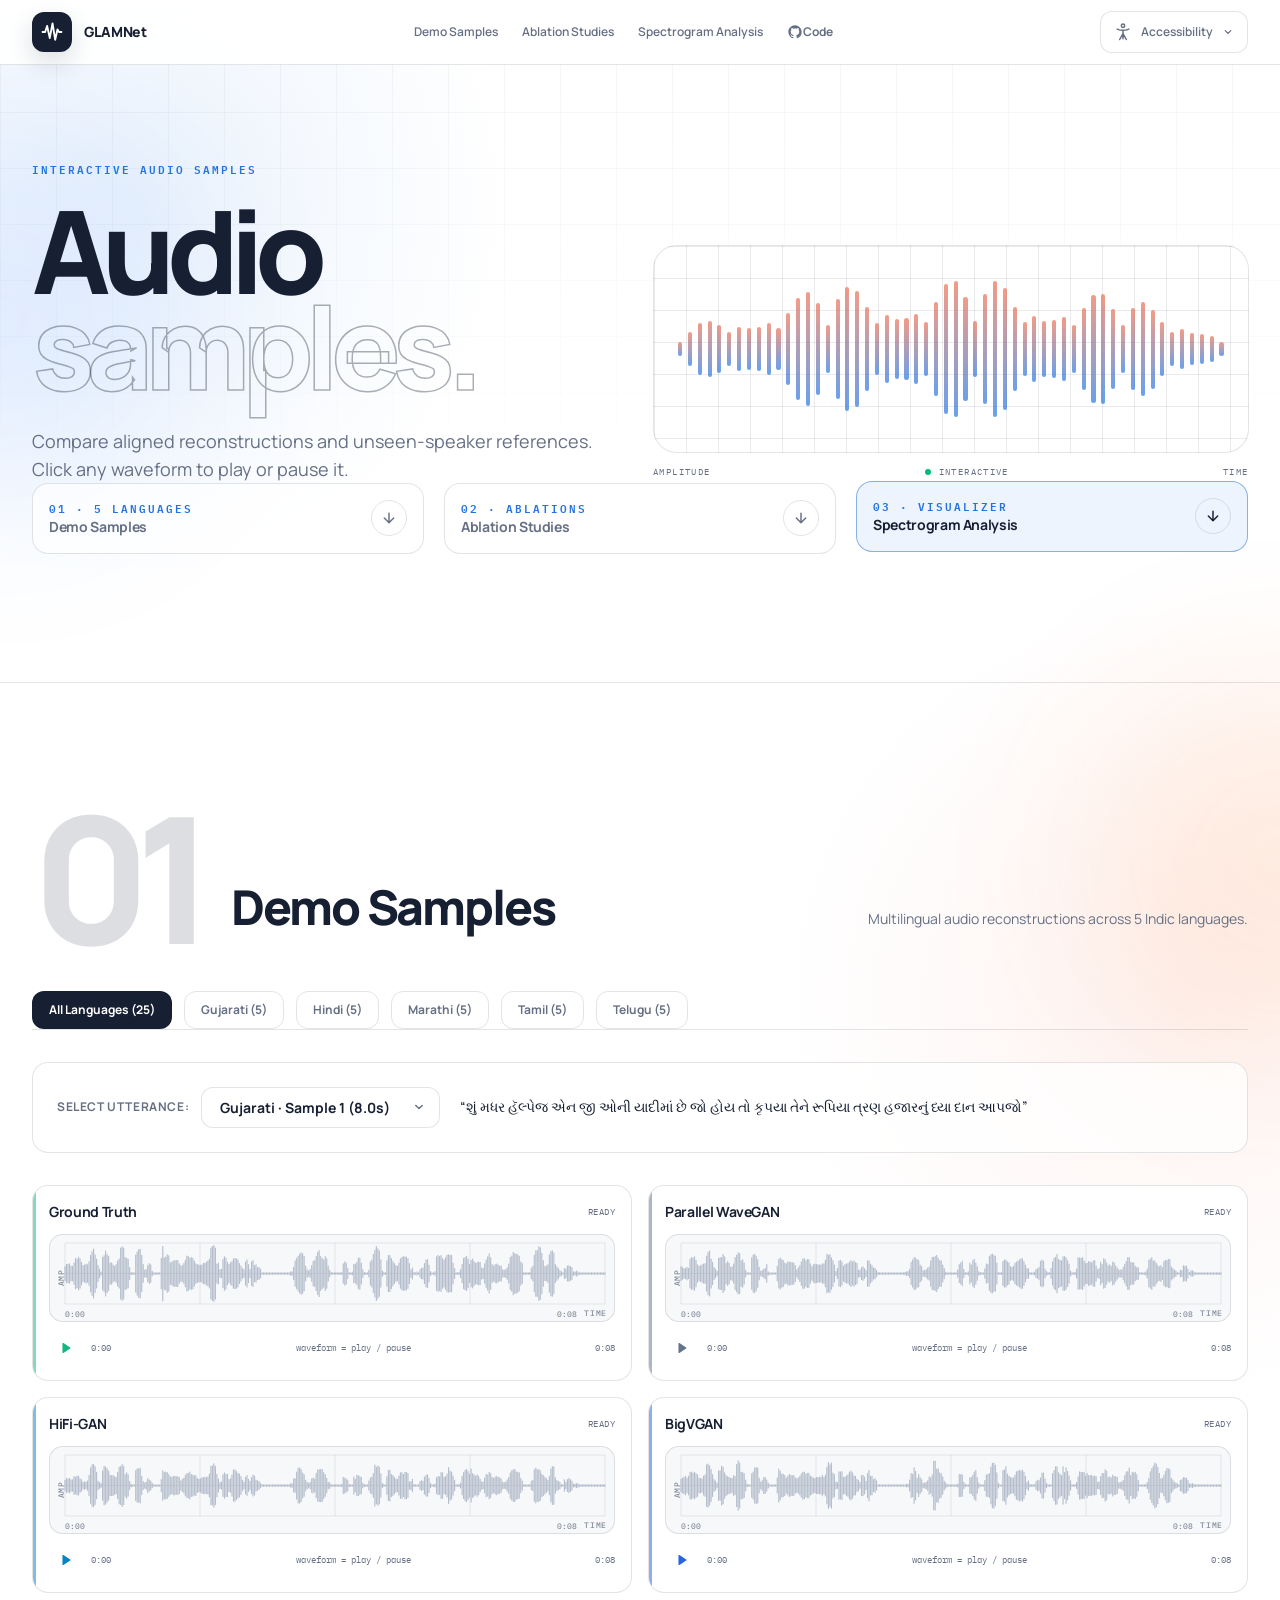
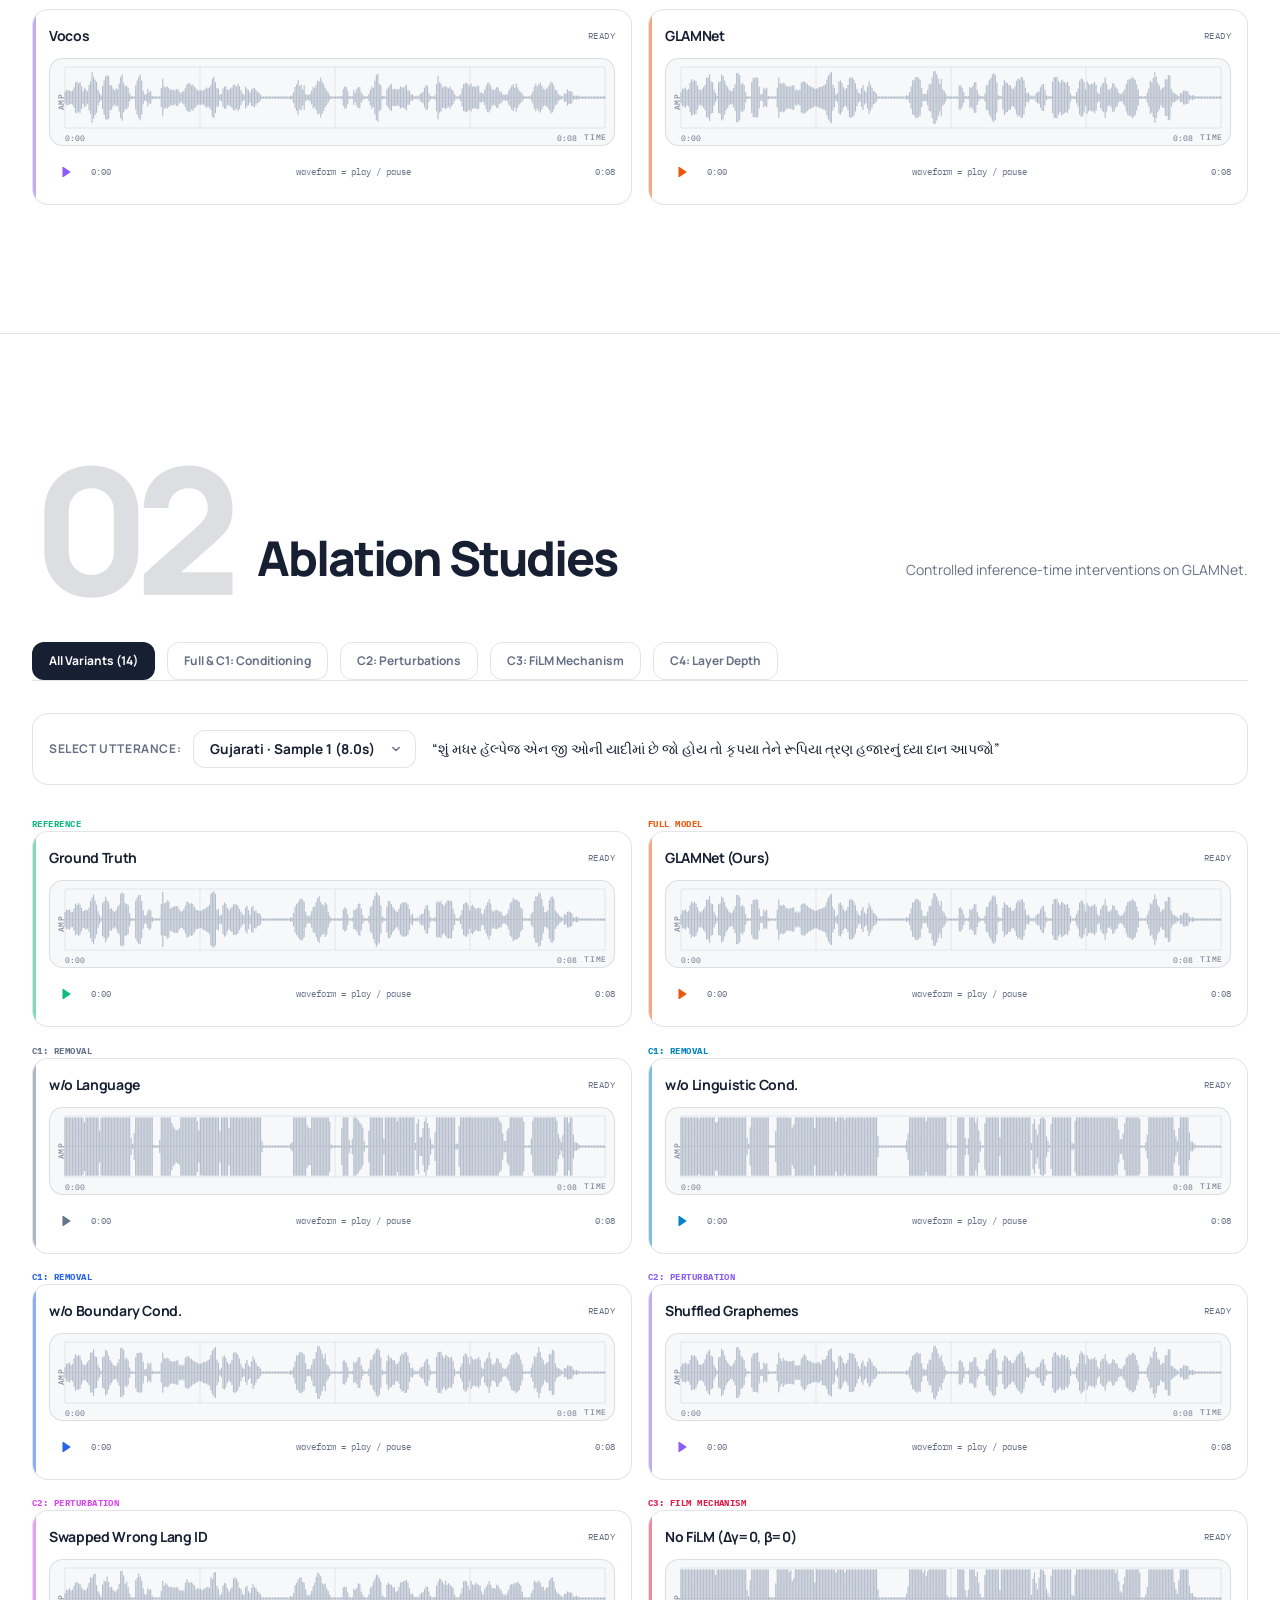
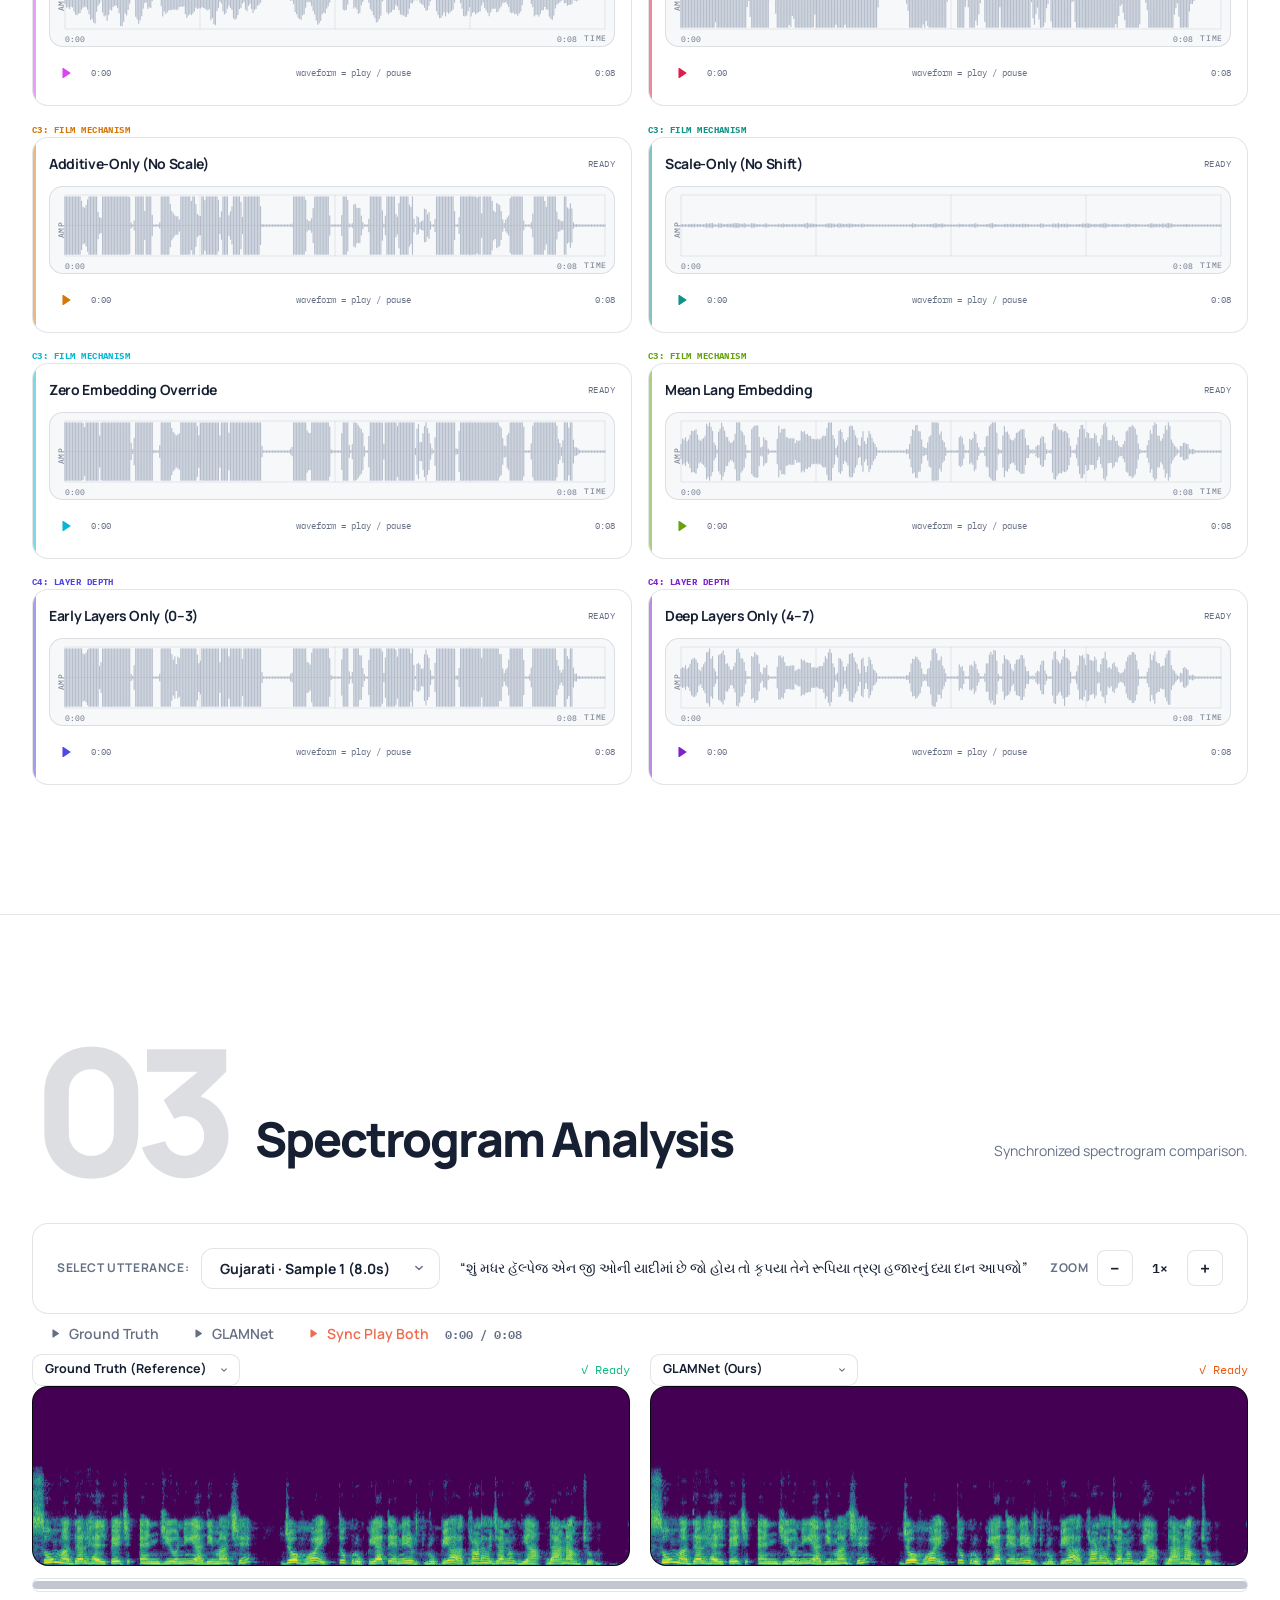
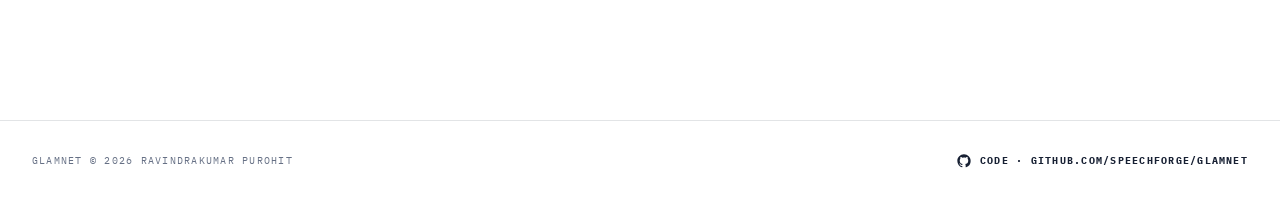
==== commit 6f931301: "Fix Spectrogram Analysis rendering & controls, remove hero badges, and tighten jump card proportions" ====
--- a/index.html
+++ b/index.html
@@ -228,25 +228,6 @@
           <p class="mt-8 max-w-xl text-base leading-7 text-[var(--muted)] sm:text-lg">
             Compare aligned reconstructions and unseen-speaker references. Click any waveform to play or pause it.
           </p>
-
-          <div class="mt-8 flex flex-wrap items-center gap-3">
-            <a href="https://github.com/speechforge/GlamNet" target="_blank" rel="noopener noreferrer" class="group inline-flex items-center gap-2.5 rounded-2xl border border-[var(--line)] bg-[var(--panel-solid)] px-5 py-3 text-xs font-bold text-[var(--ink)] shadow-sm transition-all hover:scale-105 hover:border-[var(--accent)] hover:bg-[var(--panel)]">
-              <svg viewBox="0 0 24 24" class="size-5 transition-transform group-hover:rotate-6" fill="currentColor" aria-hidden="true">
-                <path d="M12 2C6.477 2 2 6.484 2 12.017c0 4.425 2.865 8.18 6.839 9.504.5.092.682-.217.682-.483 0-.237-.008-.868-.013-1.703-2.782.605-3.369-1.343-3.369-1.343-.454-1.158-1.11-1.466-1.11-1.466-.908-.62.069-.608.069-.608 1.003.07 1.53 1.032 1.53 1.032.892 1.53 2.341 1.088 2.91.832.092-.647.35-1.088.636-1.338-2.22-.253-4.555-1.113-4.555-4.951 0-1.093.39-1.988 1.029-2.688-.103-.253-.446-1.272.098-2.65 0 0 .84-.27 2.75 1.026A9.564 9.564 0 0 1 12 6.844c.85.004 1.705.115 2.504.337 1.909-1.296 2.747-1.027 2.747-1.027.546 1.379.202 2.398.1 2.651.64.7 1.028 1.595 1.028 2.688 0 3.848-2.339 4.695-4.566 4.943.359.309.678.92.678 1.855 0 1.338-.012 2.419-.012 2.747 0 .268.18.58.688.482A10.019 10.019 0 0 0 22 12.017C22 6.484 17.522 2 12 2Z"/>
-              </svg>
-              <span>Code</span>
-              <span class="font-mono text-[0.62rem] text-[var(--muted)] font-normal">github.com/speechforge/GlamNet</span>
-              <svg viewBox="0 0 20 20" class="size-3.5 text-[var(--muted)] transition-transform group-hover:translate-x-0.5 group-hover:-translate-y-0.5" fill="none" stroke="currentColor" stroke-width="2">
-                <path d="M4 16 16 4m0 0H7m9 0v9" stroke-linecap="round" stroke-linejoin="round"/>
-              </svg>
-            </a>
-          </div>
-
-          <div class="mt-6 flex flex-wrap gap-2 font-mono text-[0.66rem] font-medium uppercase tracking-wider text-[var(--muted)]">
-            <span class="rounded-full border border-[var(--line)] bg-[var(--panel)] px-3 py-2"><strong class="mr-1 text-[var(--ink)]">01</strong> dataset</span>
-            <span class="rounded-full border border-[var(--line)] bg-[var(--panel)] px-3 py-2"><strong class="mr-1 text-[var(--ink)]">05</strong> model variants</span>
-            <span class="rounded-full border border-[var(--line)] bg-[var(--panel)] px-3 py-2"><strong class="mr-1 text-[var(--ink)]">30</strong> clips</span>
-          </div>
         </div>
 
         <div class="reveal lg:pb-1" style="transition-delay: 100ms">
@@ -259,36 +240,36 @@
         </div>
       </div>
 
-      <div class="mt-20 sm:mt-24 lg:mt-28 reveal" style="display:grid;grid-template-columns:repeat(3,1fr);gap:clamp(0.85rem,2.2vw,1.75rem);margin-top:clamp(4.5rem, 8vw, 7rem);transition-delay:160ms;" aria-label="Contents">
-        <a href="#indic" class="dataset-link group flex items-center justify-between rounded-3xl p-6 sm:p-8 lg:p-9 shadow-sm" style="min-height:124px;gap:1.5rem;">
-          <span class="min-w-0 flex-1 flex flex-col justify-center">
-            <span class="eyebrow block truncate text-[0.7rem] sm:text-xs font-semibold">01 · 5 Languages</span>
-            <span class="mt-2 block text-base sm:text-lg lg:text-xl font-extrabold tracking-tight truncate">Demo Samples</span>
+      <div class="mt-14 sm:mt-16 reveal" style="display:grid;grid-template-columns:repeat(3,1fr);gap:clamp(0.75rem,1.8vw,1.25rem);transition-delay:140ms;" aria-label="Contents">
+        <a href="#indic" class="dataset-link group flex items-center justify-between rounded-2xl p-4 sm:p-5 shadow-sm transition-all hover:scale-[1.02]">
+          <span class="min-w-0 flex-1 pr-2">
+            <span class="eyebrow block truncate text-[0.65rem] sm:text-xs font-semibold">01 · 5 Languages</span>
+            <span class="mt-1.5 block text-sm sm:text-base lg:text-lg font-bold tracking-tight truncate">Demo Samples</span>
           </span>
-          <span class="grid size-11 sm:size-12 lg:size-14 shrink-0 place-items-center rounded-full border border-[var(--line)] bg-[var(--panel-solid)] shadow-sm transition-all duration-300 group-hover:scale-110 group-hover:border-[var(--accent)] group-hover:bg-[var(--accent)] group-hover:text-white" aria-hidden="true">
-            <svg viewBox="0 0 24 24" class="size-4 sm:size-5 lg:size-6 transition-transform duration-300 group-hover:translate-y-0.5" fill="none" stroke="currentColor" stroke-width="2.2" stroke-linecap="round" stroke-linejoin="round">
+          <span class="grid size-9 sm:size-10 shrink-0 place-items-center rounded-full border border-[var(--line)] bg-[var(--panel-solid)] shadow-sm transition-all duration-300 group-hover:scale-110 group-hover:border-[var(--accent)] group-hover:bg-[var(--accent)] group-hover:text-white" aria-hidden="true">
+            <svg viewBox="0 0 24 24" class="size-4 transition-transform duration-300 group-hover:translate-y-0.5" fill="none" stroke="currentColor" stroke-width="2.2" stroke-linecap="round" stroke-linejoin="round">
               <path d="M12 5v14M19 12l-7 7-7-7"/>
             </svg>
           </span>
         </a>
-        <a href="#ablation" class="dataset-link group flex items-center justify-between rounded-3xl p-6 sm:p-8 lg:p-9 shadow-sm" style="min-height:124px;gap:1.5rem;">
-          <span class="min-w-0 flex-1 flex flex-col justify-center">
-            <span class="eyebrow block truncate text-[0.7rem] sm:text-xs font-semibold">02 · Ablations</span>
-            <span class="mt-2 block text-base sm:text-lg lg:text-xl font-extrabold tracking-tight truncate">Ablation Studies</span>
+        <a href="#ablation" class="dataset-link group flex items-center justify-between rounded-2xl p-4 sm:p-5 shadow-sm transition-all hover:scale-[1.02]">
+          <span class="min-w-0 flex-1 pr-2">
+            <span class="eyebrow block truncate text-[0.65rem] sm:text-xs font-semibold">02 · Ablations</span>
+            <span class="mt-1.5 block text-sm sm:text-base lg:text-lg font-bold tracking-tight truncate">Ablation Studies</span>
           </span>
-          <span class="grid size-11 sm:size-12 lg:size-14 shrink-0 place-items-center rounded-full border border-[var(--line)] bg-[var(--panel-solid)] shadow-sm transition-all duration-300 group-hover:scale-110 group-hover:border-[var(--accent)] group-hover:bg-[var(--accent)] group-hover:text-white" aria-hidden="true">
-            <svg viewBox="0 0 24 24" class="size-4 sm:size-5 lg:size-6 transition-transform duration-300 group-hover:translate-y-0.5" fill="none" stroke="currentColor" stroke-width="2.2" stroke-linecap="round" stroke-linejoin="round">
+          <span class="grid size-9 sm:size-10 shrink-0 place-items-center rounded-full border border-[var(--line)] bg-[var(--panel-solid)] shadow-sm transition-all duration-300 group-hover:scale-110 group-hover:border-[var(--accent)] group-hover:bg-[var(--accent)] group-hover:text-white" aria-hidden="true">
+            <svg viewBox="0 0 24 24" class="size-4 transition-transform duration-300 group-hover:translate-y-0.5" fill="none" stroke="currentColor" stroke-width="2.2" stroke-linecap="round" stroke-linejoin="round">
               <path d="M12 5v14M19 12l-7 7-7-7"/>
             </svg>
           </span>
         </a>
-        <a href="#spectrogram" class="dataset-link group flex items-center justify-between rounded-3xl p-6 sm:p-8 lg:p-9 shadow-sm" style="min-height:124px;gap:1.5rem;">
-          <span class="min-w-0 flex-1 flex flex-col justify-center">
-            <span class="eyebrow block truncate text-[0.7rem] sm:text-xs font-semibold">03 · Visualizer</span>
-            <span class="mt-2 block text-base sm:text-lg lg:text-xl font-extrabold tracking-tight truncate">Spectrogram Analysis</span>
+        <a href="#spectrogram" class="dataset-link group flex items-center justify-between rounded-2xl p-4 sm:p-5 shadow-sm transition-all hover:scale-[1.02]">
+          <span class="min-w-0 flex-1 pr-2">
+            <span class="eyebrow block truncate text-[0.65rem] sm:text-xs font-semibold">03 · Visualizer</span>
+            <span class="mt-1.5 block text-sm sm:text-base lg:text-lg font-bold tracking-tight truncate">Spectrogram Analysis</span>
           </span>
-          <span class="grid size-11 sm:size-12 lg:size-14 shrink-0 place-items-center rounded-full border border-[var(--line)] bg-[var(--panel-solid)] shadow-sm transition-all duration-300 group-hover:scale-110 group-hover:border-[var(--accent)] group-hover:bg-[var(--accent)] group-hover:text-white" aria-hidden="true">
-            <svg viewBox="0 0 24 24" class="size-4 sm:size-5 lg:size-6 transition-transform duration-300 group-hover:translate-y-0.5" fill="none" stroke="currentColor" stroke-width="2.2" stroke-linecap="round" stroke-linejoin="round">
+          <span class="grid size-9 sm:size-10 shrink-0 place-items-center rounded-full border border-[var(--line)] bg-[var(--panel-solid)] shadow-sm transition-all duration-300 group-hover:scale-110 group-hover:border-[var(--accent)] group-hover:bg-[var(--accent)] group-hover:text-white" aria-hidden="true">
+            <svg viewBox="0 0 24 24" class="size-4 transition-transform duration-300 group-hover:translate-y-0.5" fill="none" stroke="currentColor" stroke-width="2.2" stroke-linecap="round" stroke-linejoin="round">
               <path d="M12 5v14M19 12l-7 7-7-7"/>
             </svg>
           </span>
@@ -1472,16 +1453,7 @@
     setupBackToTop();
         setupSectionLinks();
 
-    document.getElementById('language-filter').addEventListener('change', (e) => {
-      const lang = e.target.value;
-      document.querySelectorAll('.sample-set').forEach(el => {
-        if (lang === 'all' || el.dataset.language === lang) {
-          el.style.display = 'block';
-        } else {
-          el.style.display = 'none';
-        }
-      });
-    });
+
 
     if (window.location.hash) {
       requestAnimationFrame(() => {
@@ -1490,11 +1462,12 @@
       });
     }
 
-    // ═══════════════════════════════════════════════════════
-    // SPECTROGRAM MODULE — v3  (fit-to-width zoom, model lock, toast)
+        // ═══════════════════════════════════════════════════════
+    // SPECTROGRAM MODULE — v4 (Fully synchronized & robust)
     // ═══════════════════════════════════════════════════════
     (function() {
-      const FFT_SIZE = 512, HOP_SIZE = 128, PANEL_H = 220;
+      const FFT_SIZE = 512, HOP_SIZE = 128, PANEL_H = 180;
+      const MAX_ZOOM = 32, ZOOM_STEP = 2;
 
       let S = {
         zoom: 1, scroll: 0,
@@ -1549,21 +1522,13 @@
         return [(CM[lo][0]+f*(CM[hi][0]-CM[lo][0]))|0,(CM[lo][1]+f*(CM[hi][1]-CM[lo][1]))|0,(CM[lo][2]+f*(CM[hi][2]-CM[lo][2]))|0];
       }
 
-      // ── Fit-to-width zoom math ──────────────────────────────
-      // At S.zoom=1 the FULL spectrogram always fills the canvas width exactly.
-      // S.zoom=2 → spectrogram is 2× canvas width (need to scroll to see all).
-      // effectivePxPerFrame = W / nF * S.zoom
-      // totalVirtualWidth   = W * S.zoom
-      // scrollPx = S.scroll * max(0, totalVirtualWidth - W)
-      // pixel px maps to frame: floor((px + scrollPx) / effectivePxPerFrame)
-
-      function getW() { return document.getElementById('spec-gt-wrap').clientWidth || 400; }
+      function getW() { return document.getElementById('spec-gt-wrap')?.clientWidth || 400; }
 
       function drawSpec(canvas, spec, scroll, zoom) {
-        if (!spec) return;
+        if (!canvas || !spec) return;
         const { frames, nF, half } = spec;
-        const W = canvas.parentElement.clientWidth, H = PANEL_H;
-        const pxPerFrame = W / nF * zoom;            // ← fit-to-width
+        const W = canvas.parentElement?.clientWidth || 400, H = PANEL_H;
+        const pxPerFrame = (W / nF) * zoom;
         const totalVW = W * zoom;
         const scrollPx = scroll * Math.max(0, totalVW - W);
         canvas.width = W; canvas.height = H;
@@ -1595,18 +1560,16 @@
       function updateThumb() {
         const thumb = document.getElementById('spec-thumb');
         if (!thumb || (!S.leftData && !S.rightData)) return;
-        // ratio of visible window to total virtual width
         const ratio = Math.min(1, 1 / S.zoom);
         thumb.style.width = `${ratio * 100}%`;
         thumb.style.left  = `${S.scroll * (1 - ratio) * 100}%`;
       }
 
-      // Cursor: t is 0..1 fraction of audio duration
       function setCursorFraction(t, show) {
         const W = getW();
         const totalVW = W * S.zoom;
         const scrollPx = S.scroll * Math.max(0, totalVW - W);
-        const xPx = t * totalVW - scrollPx;          // ← correct fit-to-width
+        const xPx = t * totalVW - scrollPx;
         const inView = xPx >= 0 && xPx <= W;
         ['spec-cursor-gt', 'spec-cursor-glamnet'].forEach(id => {
           const el = document.getElementById(id);
@@ -1618,7 +1581,6 @@
 
       function hideCursor() { setCursorFraction(0, false); }
 
-      // Auto-pan during playback at zoom > 1: keep cursor at ~40% from left
       function autoPan(t) {
         if (S.zoom <= 1) return;
         const viewFrac = 1 / S.zoom;
@@ -1646,10 +1608,9 @@
         hideCursor();
         setPlayIcons('stopped');
         const tl = document.getElementById('spec-time-label');
-        if (tl) tl.textContent = `0:00 / ${formatTime(S.duration)}`;
-      }
-
-      // ── Toast ───────────────────────────────────────────────
+        if (tl && S.duration) tl.textContent = `0:00 / ${formatTime(S.duration)}`;
+      }
+
       let toastTimer = null;
       function showToast(msg) {
         const toast = document.getElementById('spec-toast');
@@ -1657,7 +1618,6 @@
         if (!toast) return;
         if (msgEl) msgEl.textContent = msg;
         toast.style.display = 'flex';
-        // animate in
         toast.style.opacity = '0'; toast.style.transform = 'translateY(12px)';
         toast.style.transition = 'opacity 0.28s ease, transform 0.28s cubic-bezier(.22,.8,.5,1)';
         requestAnimationFrame(() => { toast.style.opacity='1'; toast.style.transform='translateY(0)'; });
@@ -1672,13 +1632,11 @@
         clearTimeout(toastTimer);
       }
 
-      // ── Dropdown grey-out (prevent same-model comparison) ──
       function syncDropdowns() {
         const leftSel  = document.getElementById('spec-left-model');
         const rightSel = document.getElementById('spec-right-model');
         if (!leftSel || !rightSel) return;
         const lv = leftSel.value, rv = rightSel.value;
-        // Grey out matching option in each dropdown
         [...leftSel.options].forEach(o => {
           o.disabled = (o.value === rv);
           o.style.color = (o.value === rv) ? '#888' : '';
@@ -1687,13 +1645,11 @@
           o.disabled = (o.value === lv);
           o.style.color = (o.value === lv) ? '#888' : '';
         });
-        // Show toast if same model somehow still selected
         if (lv === rv) {
           showToast('Please select different architectures for a meaningful comparison.');
         }
       }
 
-      // ── Play icons ─────────────────────────────────────────
       const PLAY_ICON  = '<svg viewBox="0 0 24 24" fill="currentColor" style="width:13px;height:13px;flex-shrink:0"><path d="M8.2 5.4a1 1 0 0 1 1.52-.85l10 6.6a1 1 0 0 1 0 1.7l-10 6.6a1 1 0 0 1-1.52-.85V5.4Z"/></svg>';
       const PAUSE_ICON = '<svg viewBox="0 0 24 24" fill="currentColor" style="width:13px;height:13px;flex-shrink:0"><path d="M7 5.5A1.5 1.5 0 0 1 8.5 4h1A1.5 1.5 0 0 1 11 5.5v13A1.5 1.5 0 0 1 9.5 20h-1A1.5 1.5 0 0 1 7 18.5v-13Zm6 0A1.5 1.5 0 0 1 14.5 4h1A1.5 1.5 0 0 1 17 5.5v13a1.5 1.5 0 0 1-1.5 1.5h-1a1.5 1.5 0 0 1-1.5-1.5v-13Z"/></svg>';
 
@@ -1704,32 +1660,32 @@
         if (!bg) return;
         const lSel = document.getElementById('spec-left-model');
         const rSel = document.getElementById('spec-right-model');
-        const lLabel = lSel?.options[lSel?.selectedIndex]?.text || 'Left';
-        const rLabel = rSel?.options[rSel?.selectedIndex]?.text || 'Right';
+        const lLabel = lSel?.options[lSel?.selectedIndex]?.text?.replace(/\s*\(.*\)/, '') || 'Left';
+        const rLabel = rSel?.options[rSel?.selectedIndex]?.text?.replace(/\s*\(.*\)/, '') || 'Right';
         bg.innerHTML = (mode==='left'  ? PAUSE_ICON : PLAY_ICON) + ' ' + lLabel;
         bl.innerHTML = (mode==='right' ? PAUSE_ICON : PLAY_ICON) + ' ' + rLabel;
         bb.innerHTML = (mode==='both'  ? PAUSE_ICON : PLAY_ICON) + ' Sync Play Both';
       }
 
       function setStatus(side, msg, color) {
-        const el = document.getElementById(side==='left' ? 'spec-left-status' : 'spec-right-status');
+        const el = document.getElementById(side==='left' ? 'spec-status-left' : 'spec-status-right');
         if (el) { el.textContent=msg; el.style.color=color||'var(--muted)'; }
       }
 
       const MODEL_COLORS = {ground_truth:'#10b981',parallel_wavegan:'#64748b',hifigan:'#0284c7',bigvgan:'#2563eb',vocos:'#8b5cf6',glamnet:'#ea580c'};
 
-      // ── Load ────────────────────────────────────────────────
       async function loadPanel(side, modelKey, sampleId) {
         if (!sampleId) return;
-        const loadingId = side==='left' ? 'spec-gt-loading' : 'spec-glamnet-loading';
-        const lEl = document.getElementById(loadingId);
+        const lEl = document.getElementById(side==='left' ? 'spec-loading-left' : 'spec-loading-right');
         if (lEl) { lEl.style.display='flex'; lEl.textContent='Computing spectrogram…'; }
         setStatus(side, 'Loading…', '#888');
         try {
           const src = `samples/indic/${modelKey}/${sampleId}.wav`;
-          const actx = new (window.AudioContext||window.webkitAudioContext)();
+          const actx = getAudioContext();
           const res = await fetch(src);
-          const buf = await actx.decodeAudioData(await res.arrayBuffer());
+          if (!res.ok) throw new Error(`HTTP ${res.status}`);
+          const arrayBuf = await res.arrayBuffer();
+          const buf = await actx.decodeAudioData(arrayBuf);
           const data = computeSpec(buf);
           const audio = new Audio(src);
           if (side === 'left') {
@@ -1740,11 +1696,12 @@
           }
           if (lEl) lEl.style.display='none';
           setStatus(side, '✓ Ready', MODEL_COLORS[modelKey]||'#10b981');
-          const dur = document.getElementById('spec-dur-label');
-          if (dur && S.duration) dur.textContent = formatTime(S.duration);
+          const tl = document.getElementById('spec-time-label');
+          if (tl && S.duration) tl.textContent = `0:00 / ${formatTime(S.duration)}`;
           enableBtns(!!(S.leftAudio && S.rightAudio));
           redraw();
         } catch(e) {
+          console.error('Failed to load spectrogram audio:', side, modelKey, sampleId, e);
           if (lEl) { lEl.style.display='flex'; lEl.textContent='Error loading audio'; }
           setStatus(side, '✗ Error', '#e74c3c');
         }
@@ -1753,7 +1710,8 @@
       async function loadBothPanels(sampleId) {
         stopAll();
         S.leftData=null; S.rightData=null; S.duration=0; S.scroll=0; S.zoom=1;
-        document.getElementById('spec-zoom-label').textContent='1×';
+        const zoomLabel = document.getElementById('spec-zoom-label');
+        if (zoomLabel) zoomLabel.textContent='1×';
         enableBtns(false);
         await Promise.all([loadPanel('left',S.leftModel,sampleId), loadPanel('right',S.rightModel,sampleId)]);
       }
@@ -1764,19 +1722,19 @@
         });
       }
 
-      // ── Init ────────────────────────────────────────────────
       function initSpectrogram() {
         const sel = document.getElementById('spec-sample-select');
         const transcriptDisplay = document.getElementById('spec-transcript-display');
         if (!sel) return;
 
-        INDIC_SAMPLES.forEach((s, idx) => {
-          const o=document.createElement('option');
-          o.value=s.id;
-          const sampleNum = (idx % 5) + 1;
-          o.textContent=`${s.detail} · Sample ${sampleNum}`;
-          sel.appendChild(o);
-        });
+        sel.innerHTML = INDIC_SAMPLES.map(s => `<option value="${s.id}">${s.label}</option>`).join('');
+
+        S.sampleId = INDIC_SAMPLES[0].id;
+        sel.value = S.sampleId;
+        if (transcriptDisplay) {
+          transcriptDisplay.textContent = `“${INDIC_SAMPLES[0].transcript}”`;
+        }
+
         sel.addEventListener('change', () => {
           if (sel.value) {
             S.sampleId = sel.value;
@@ -1785,18 +1743,17 @@
               transcriptDisplay.textContent = `“${found.transcript}”`;
             }
             loadBothPanels(sel.value);
-          } else {
-            if (transcriptDisplay) {
-              transcriptDisplay.textContent = '— select a sample to inspect spectrogram and transcription —';
-            }
           }
         });
+
+        // Initial panel load
+        loadBothPanels(S.sampleId);
 
         // Initial grey-out sync
         syncDropdowns();
 
         // Left model change
-        document.getElementById('spec-left-model').addEventListener('change', e => {
+        document.getElementById('spec-left-model')?.addEventListener('change', e => {
           S.leftModel = e.target.value;
           syncDropdowns();
           if (S.sampleId) loadPanel('left', S.leftModel, S.sampleId);
@@ -1804,7 +1761,7 @@
         });
 
         // Right model change
-        document.getElementById('spec-right-model').addEventListener('change', e => {
+        document.getElementById('spec-right-model')?.addEventListener('change', e => {
           S.rightModel = e.target.value;
           syncDropdowns();
           if (S.sampleId) loadPanel('right', S.rightModel, S.sampleId);
@@ -1814,100 +1771,115 @@
         // Toast close
         document.getElementById('spec-toast-close')?.addEventListener('click', hideToast);
 
-        // Zoom
-        document.getElementById('spec-zoom-in').addEventListener('click', () => {
-          S.zoom=Math.min(32,S.zoom*2);
-          document.getElementById('spec-zoom-label').textContent=S.zoom+'×';
+        // Zoom buttons
+        document.getElementById('spec-zoom-in')?.addEventListener('click', () => {
+          S.zoom = Math.min(MAX_ZOOM, S.zoom * ZOOM_STEP);
+          document.getElementById('spec-zoom-label').textContent = `${S.zoom >= 2 ? S.zoom.toFixed(0) : S.zoom.toFixed(1)}×`;
           redraw();
-        });
-        document.getElementById('spec-zoom-out').addEventListener('click', () => {
-          S.zoom=Math.max(1,S.zoom/2);
-          document.getElementById('spec-zoom-label').textContent=S.zoom+'×';
+          if (S.playing && S.refAudio) setCursorFraction(S.refAudio.currentTime / S.duration, true);
+        });
+        document.getElementById('spec-zoom-out')?.addEventListener('click', () => {
+          S.zoom = Math.max(1, S.zoom / ZOOM_STEP);
+          document.getElementById('spec-zoom-label').textContent = `${S.zoom.toFixed(0)}×`;
           redraw();
-        });
-
-        // Scrollbar drag
-        const track=document.getElementById('spec-track');
-        const thumb=document.getElementById('spec-thumb');
-        let drag=false, dx0=0, s0=0;
-        thumb.addEventListener('mousedown', e => { drag=true;dx0=e.clientX;s0=S.scroll;e.preventDefault();thumb.style.cursor='grabbing'; });
-        document.addEventListener('mousemove', e => {
-          if (!drag) return;
-          const tw=track.clientWidth, thw=thumb.clientWidth;
-          S.scroll=Math.max(0,Math.min(1,s0+(e.clientX-dx0)/(tw-thw)));
-          redraw();
-        });
-        document.addEventListener('mouseup', () => { drag=false; thumb.style.cursor='grab'; });
-        track.addEventListener('click', e => {
-          if (e.target===thumb) return;
-          const r=track.getBoundingClientRect();
-          S.scroll=Math.max(0,Math.min(1,(e.clientX-r.left)/r.width));
-          redraw();
-        });
-
-        // Hover inspect cursor — synced to both panels
+          if (S.playing && S.refAudio) setCursorFraction(S.refAudio.currentTime / S.duration, true);
+        });
+
+        // Scrollbar drag & click
+        const track = document.getElementById('spec-scrollbar');
+        const thumb = document.getElementById('spec-thumb');
+        if (track && thumb) {
+          let drag = false, dx0 = 0, s0 = 0;
+          thumb.addEventListener('mousedown', e => {
+            drag = true; dx0 = e.clientX; s0 = S.scroll; e.preventDefault();
+            thumb.style.cursor = 'grabbing';
+          });
+          document.addEventListener('mousemove', e => {
+            if (!drag) return;
+            const tw = track.clientWidth, thw = thumb.clientWidth;
+            S.scroll = Math.max(0, Math.min(1, s0 + (e.clientX - dx0) / (tw - thw || 1)));
+            redraw();
+          });
+          document.addEventListener('mouseup', () => {
+            drag = false;
+            thumb.style.cursor = 'grab';
+          });
+          track.addEventListener('click', e => {
+            if (e.target === thumb) return;
+            const r = track.getBoundingClientRect();
+            S.scroll = Math.max(0, Math.min(1, (e.clientX - r.left) / r.width));
+            redraw();
+          });
+        }
+
+        // Hover cursor sync
         ['spec-gt-wrap','spec-glamnet-wrap'].forEach(wid => {
-          const wrap=document.getElementById(wid);
+          const wrap = document.getElementById(wid);
           if (!wrap) return;
           wrap.addEventListener('mousemove', e => {
             if (!S.leftData && !S.rightData) return;
-            const r=wrap.getBoundingClientRect();
-            const px=e.clientX-r.left;
-            const W=getW(), totalVW=W*S.zoom;
-            const scrollPx=S.scroll*Math.max(0,totalVW-W);
-            const frac=Math.max(0,Math.min(1,(px+scrollPx)/totalVW));
-            const tl=document.getElementById('spec-time-label');
-            if (tl && !S.playing) tl.textContent=`${formatTime(frac*S.duration)} / ${formatTime(S.duration)}`;
+            const r = wrap.getBoundingClientRect();
+            const px = e.clientX - r.left;
+            const W = getW(), totalVW = W * S.zoom;
+            const scrollPx = S.scroll * Math.max(0, totalVW - W);
+            const frac = Math.max(0, Math.min(1, (px + scrollPx) / totalVW));
+            const tl = document.getElementById('spec-time-label');
+            if (tl && !S.playing) tl.textContent = `${formatTime(frac * S.duration)} / ${formatTime(S.duration)}`;
             ['spec-cursor-gt','spec-cursor-glamnet'].forEach(id => {
-              const el=document.getElementById(id);
-              if (el){el.style.display='block';el.style.left=`${px}px`;}
+              const el = document.getElementById(id);
+              if (el) { el.style.display = 'block'; el.style.left = `${px}px`; }
             });
           });
-          wrap.addEventListener('mouseleave', () => { if(!S.playing) hideCursor(); });
+          wrap.addEventListener('mouseleave', () => { if (!S.playing) hideCursor(); });
         });
 
         // Play left
-        document.getElementById('spec-play-gt').addEventListener('click', () => {
+        document.getElementById('spec-play-gt')?.addEventListener('click', () => {
           if (!S.leftAudio) return;
-          if (S.playing && S.mode==='left'){stopAll();return;}
-          stopAll(); S.mode='left'; S.playing=true;
-          S.refAudio=S.leftAudio;
-          S.leftAudio.currentTime=0; S.leftAudio.play();
-          S.leftAudio.onended=()=>{S.playing=false;hideCursor();setPlayIcons('stopped');};
+          if (S.playing && S.mode === 'left') { stopAll(); return; }
+          stopAll(); S.mode = 'left'; S.playing = true;
+          S.refAudio = S.leftAudio;
+          S.leftAudio.currentTime = 0; S.leftAudio.play();
+          S.leftAudio.onended = () => { S.playing = false; hideCursor(); setPlayIcons('stopped'); };
           setPlayIcons('left');
-          S.raf=requestAnimationFrame(tickPlayback);
+          S.raf = requestAnimationFrame(tickPlayback);
         });
 
         // Play right
-        document.getElementById('spec-play-gl').addEventListener('click', () => {
+        document.getElementById('spec-play-gl')?.addEventListener('click', () => {
           if (!S.rightAudio) return;
-          if (S.playing && S.mode==='right'){stopAll();return;}
-          stopAll(); S.mode='right'; S.playing=true;
-          S.refAudio=S.rightAudio;
-          S.rightAudio.currentTime=0; S.rightAudio.play();
-          S.rightAudio.onended=()=>{S.playing=false;hideCursor();setPlayIcons('stopped');};
+          if (S.playing && S.mode === 'right') { stopAll(); return; }
+          stopAll(); S.mode = 'right'; S.playing = true;
+          S.refAudio = S.rightAudio;
+          S.rightAudio.currentTime = 0; S.rightAudio.play();
+          S.rightAudio.onended = () => { S.playing = false; hideCursor(); setPlayIcons('stopped'); };
           setPlayIcons('right');
-          S.raf=requestAnimationFrame(tickPlayback);
-        });
-
-        // Play both (sync)
-        document.getElementById('spec-play-both').addEventListener('click', () => {
-          if (!S.leftAudio||!S.rightAudio) return;
-          if (S.playing && S.mode==='both'){stopAll();return;}
-          stopAll(); S.mode='both'; S.playing=true;
-          S.refAudio=S.leftAudio;
-          S.leftAudio.currentTime=0; S.rightAudio.currentTime=0;
+          S.raf = requestAnimationFrame(tickPlayback);
+        });
+
+        // Play both (synchronized)
+        document.getElementById('spec-play-both')?.addEventListener('click', () => {
+          if (!S.leftAudio || !S.rightAudio) return;
+          if (S.playing && S.mode === 'both') { stopAll(); return; }
+          stopAll(); S.mode = 'both'; S.playing = true;
+          S.refAudio = S.leftAudio;
+          S.leftAudio.currentTime = 0; S.rightAudio.currentTime = 0;
           S.leftAudio.play(); S.rightAudio.play();
-          S.leftAudio.onended=()=>{S.playing=false;if(S.rightAudio)S.rightAudio.pause();hideCursor();setPlayIcons('stopped');};
+          S.leftAudio.onended = () => { S.playing = false; if(S.rightAudio) S.rightAudio.pause(); hideCursor(); setPlayIcons('stopped'); };
           setPlayIcons('both');
-          S.raf=requestAnimationFrame(tickPlayback);
-        });
-
-        window.addEventListener('resize', () => { if(S.leftData||S.rightData) redraw(); });
+          S.raf = requestAnimationFrame(tickPlayback);
+        });
+
+        window.addEventListener('resize', () => { if (S.leftData || S.rightData) redraw(); });
         setPlayIcons('stopped');
       }
 
-      setTimeout(initSpectrogram, 200);
+      // Initialize when DOM is ready
+      if (document.readyState === 'loading') {
+        document.addEventListener('DOMContentLoaded', initSpectrogram);
+      } else {
+        initSpectrogram();
+      }
     })();
   </script>
 </body>
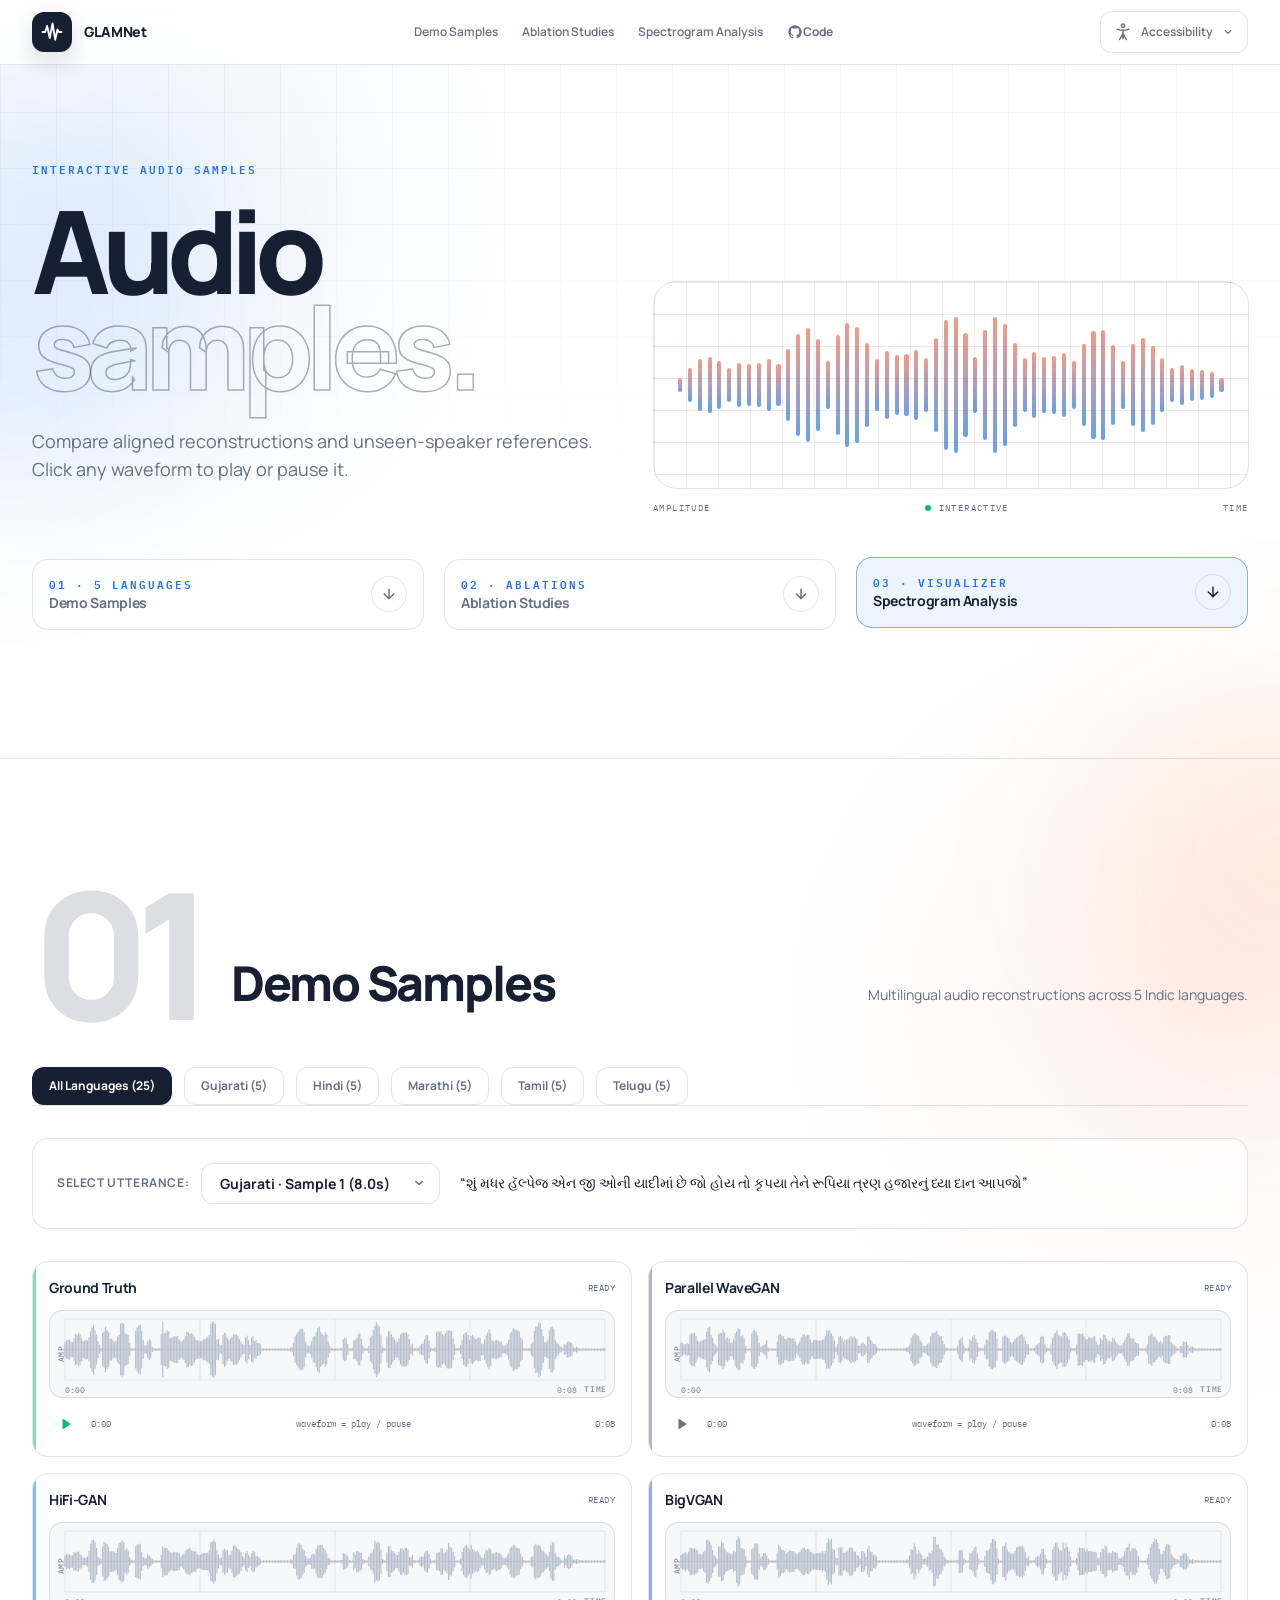
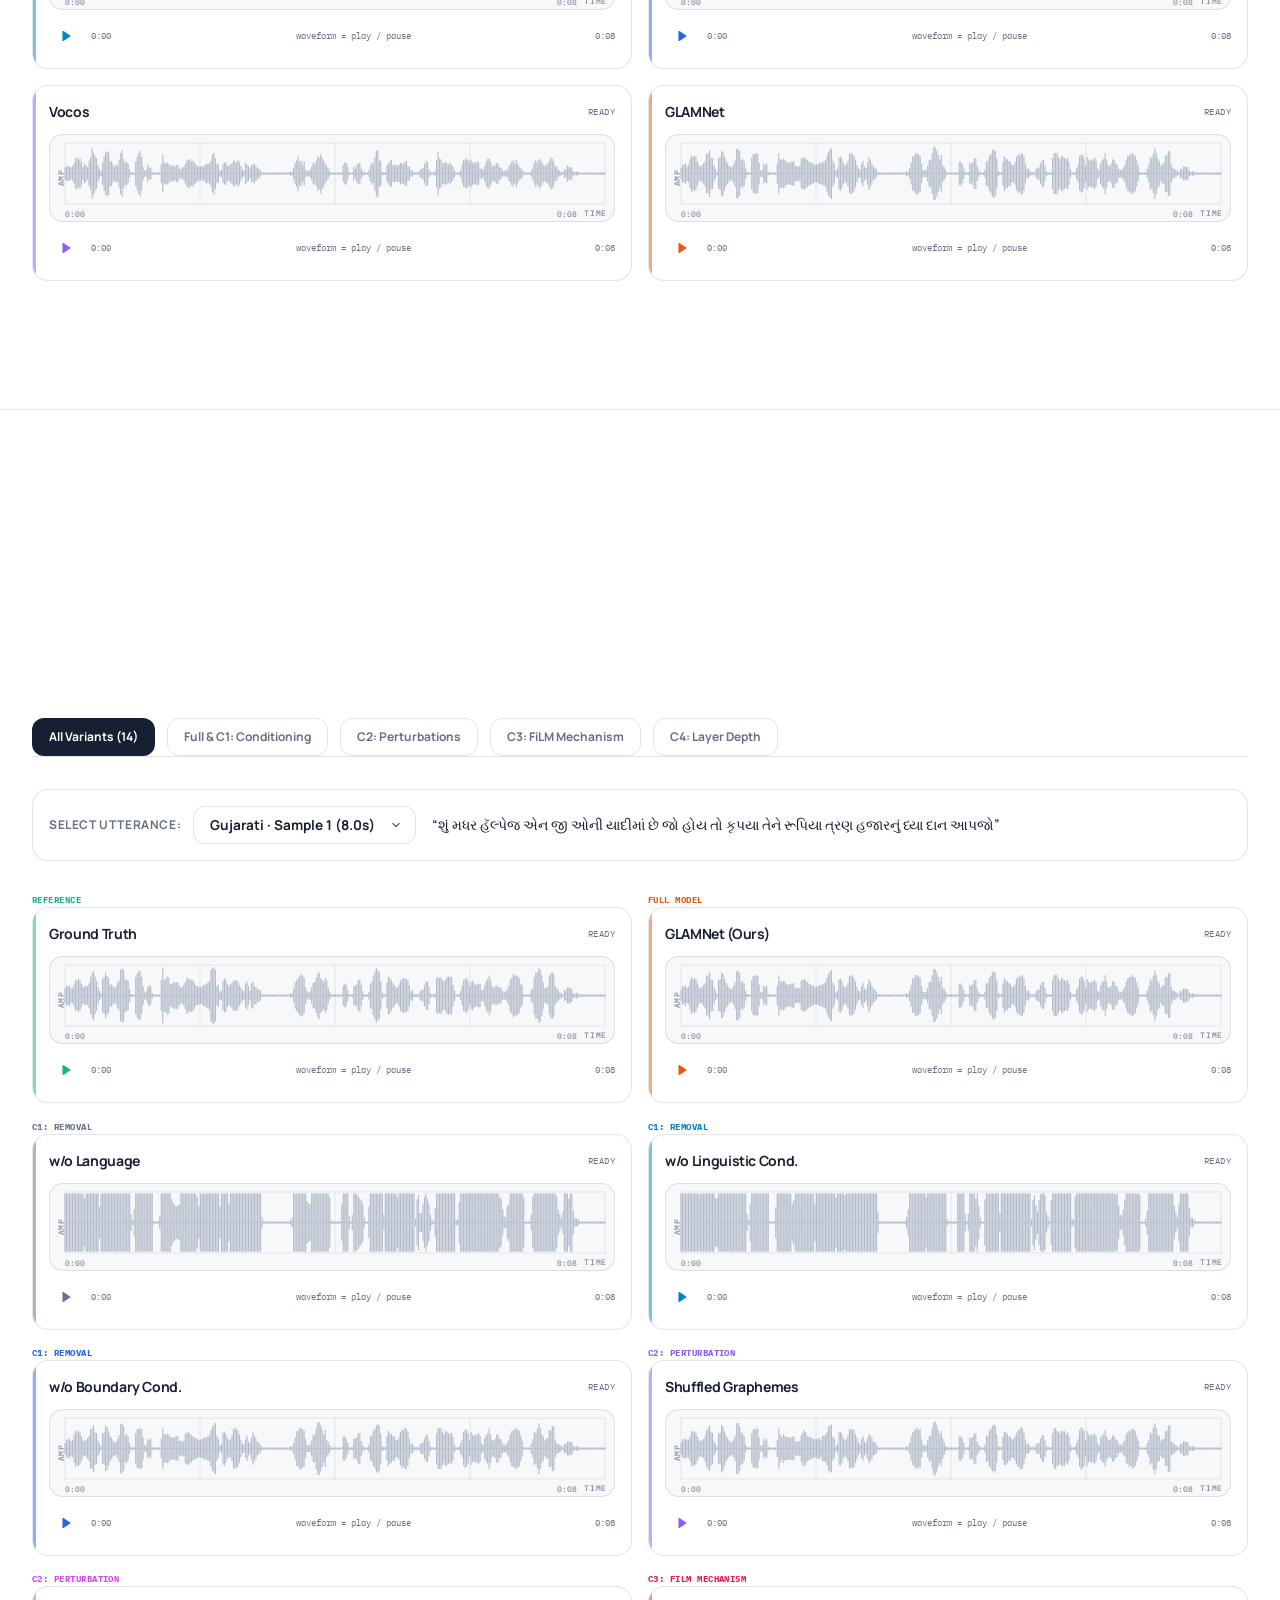
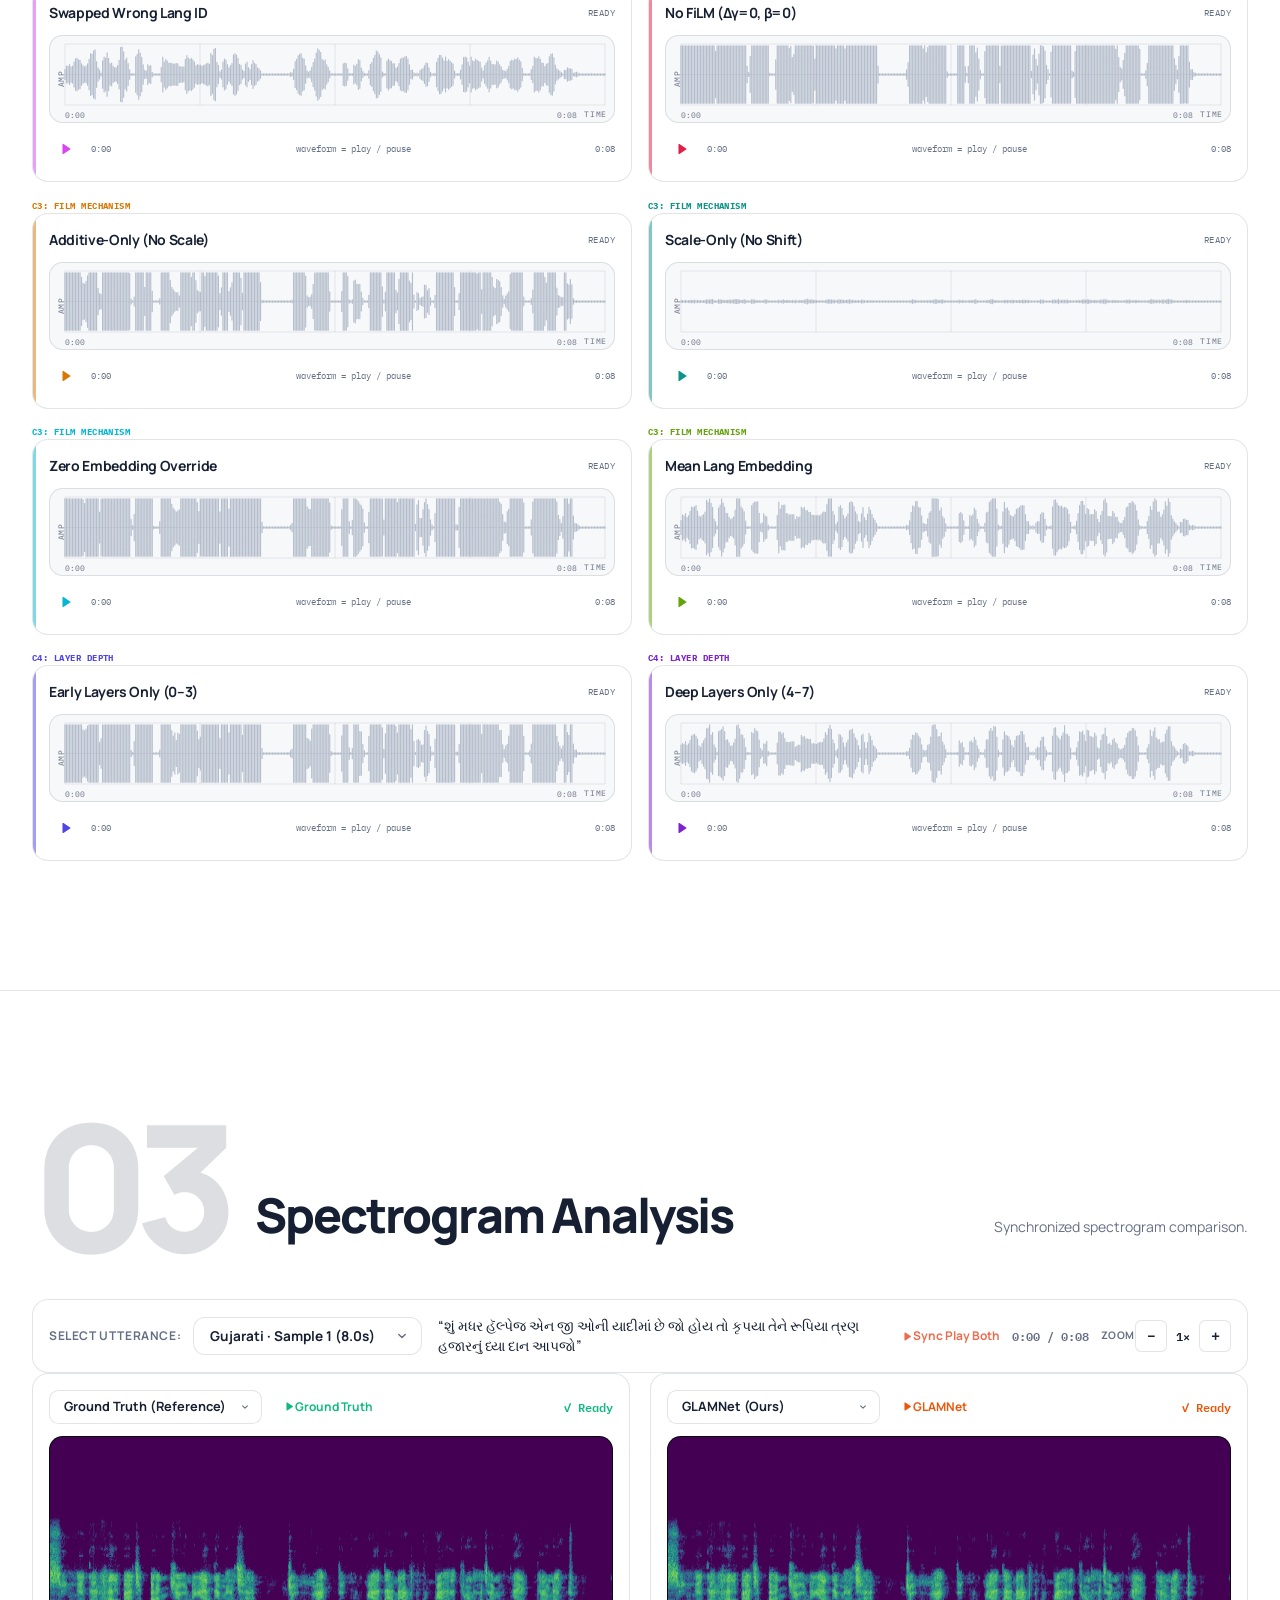
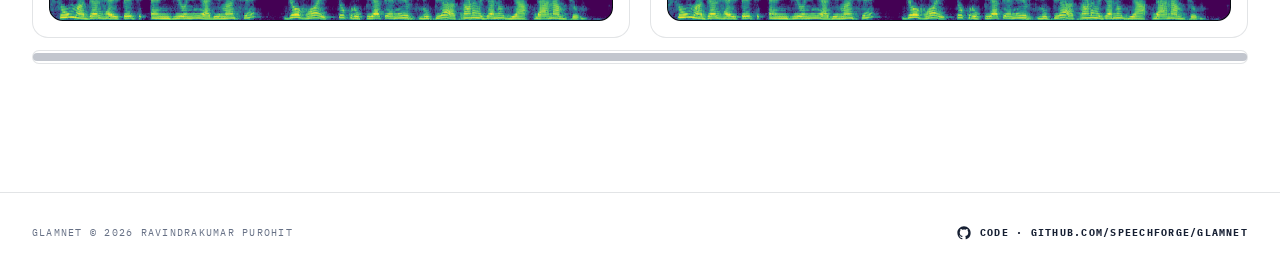
==== commit 552c524f: "Place individual play buttons directly above each spectrogram canvas and add vertical spacing in her" ====
--- a/index.html
+++ b/index.html
@@ -225,7 +225,7 @@
           <h1 class="display-title max-w-4xl font-extrabold">
             Audio<br><span class="outline-word">samples.</span>
           </h1>
-          <p class="mt-8 max-w-xl text-base leading-7 text-[var(--muted)] sm:text-lg">
+          <p class="mt-8 max-w-xl text-base leading-7 text-[var(--muted)] sm:text-lg" style="margin-bottom: 2.25rem;">
             Compare aligned reconstructions and unseen-speaker references. Click any waveform to play or pause it.
           </p>
         </div>
@@ -240,7 +240,7 @@
         </div>
       </div>
 
-      <div class="mt-14 sm:mt-16 reveal" style="display:grid;grid-template-columns:repeat(3,1fr);gap:clamp(0.75rem,1.8vw,1.25rem);transition-delay:140ms;" aria-label="Contents">
+      <div class="mt-10 sm:mt-12 lg:mt-14 reveal" style="display:grid;grid-template-columns:repeat(3,1fr);gap:clamp(0.75rem,1.8vw,1.25rem);margin-top:2.5rem;transition-delay:140ms;" aria-label="Contents">
         <a href="#indic" class="dataset-link group flex items-center justify-between rounded-2xl p-4 sm:p-5 shadow-sm transition-all hover:scale-[1.02]">
           <span class="min-w-0 flex-1 pr-2">
             <span class="eyebrow block truncate text-[0.65rem] sm:text-xs font-semibold">01 · 5 Languages</span>
@@ -392,65 +392,61 @@
       </div>
 
       <div class="reveal mt-12">
-        <!-- Sample Selection Dropdown & Spacious Transcript Box -->
-        <div class="flex flex-wrap items-center justify-between gap-5 rounded-2xl border border-[var(--line)] bg-[var(--panel)] p-5 sm:p-6 shadow-sm">
+        <!-- Sample Selection Dropdown & Spacious Transcript Box & Toolbar -->
+        <div class="flex flex-wrap items-center justify-between gap-4 rounded-2xl border border-[var(--line)] bg-[var(--panel)] p-4 sm:p-5 shadow-sm">
           <div class="flex items-center gap-3">
             <label for="spec-sample-select" class="text-xs font-bold uppercase tracking-wider text-[var(--muted)] shrink-0">Select Utterance:</label>
             <div class="relative">
-              <select id="spec-sample-select" style="appearance:none;-webkit-appearance:none;background-color:var(--panel-solid);color:var(--ink);border:1px solid var(--line);border-radius:0.75rem;padding:0.55rem 2.5rem 0.55rem 1.1rem;font-size:0.875rem;font-weight:700;font-family:inherit;cursor:pointer;outline:none;">
+              <select id="spec-sample-select" style="appearance:none;-webkit-appearance:none;background-color:var(--panel-solid);color:var(--ink);border:1px solid var(--line);border-radius:0.75rem;padding:0.5rem 2.4rem 0.5rem 1rem;font-size:0.85rem;font-weight:700;font-family:inherit;cursor:pointer;outline:none;">
               </select>
-              <span style="pointer-events:none;position:absolute;right:0.8rem;top:50%;transform:translateY(-50%);color:var(--muted);" aria-hidden="true">
+              <span style="pointer-events:none;position:absolute;right:0.75rem;top:50%;transform:translateY(-50%);color:var(--muted);" aria-hidden="true">
                 <svg viewBox="0 0 20 20" style="width:1rem;height:1rem;" fill="none" stroke="currentColor" stroke-width="1.8"><path d="m6 8 4 4 4-4" stroke-linecap="round" stroke-linejoin="round"/></svg>
               </span>
             </div>
           </div>
-          <div id="spec-transcript-display" class="flex-1 min-w-[280px] max-w-2xl text-sm sm:text-base font-medium italic text-[var(--ink)] leading-relaxed">
+          <div id="spec-transcript-display" class="flex-1 min-w-[240px] max-w-xl text-sm font-medium italic text-[var(--ink)] leading-relaxed">
             “શું મધર હૅલ્પેજ એન જી ઓની યાદીમાં છે જો હોય તો કૃપયા તેને રૂપિયા ત્રણ હજારનું ધ્યા દાન આપજો”
           </div>
-          <div class="flex items-center gap-2">
-            <span class="text-xs font-bold uppercase tracking-wider text-[var(--muted)]">Zoom</span>
-            <button id="spec-zoom-out" style="width:2.25rem;height:2.25rem;border-radius:0.5rem;border:1px solid var(--line);background:var(--panel-solid);color:var(--ink);font-weight:700;cursor:pointer;font-size:1.1rem;transition:background 0.18s;" aria-label="Zoom out">−</button>
-            <span id="spec-zoom-label" style="font-family:var(--font-mono);font-size:0.8rem;font-weight:600;min-width:2.4rem;text-align:center;">1×</span>
-            <button id="spec-zoom-in" style="width:2.25rem;height:2.25rem;border-radius:0.5rem;border:1px solid var(--line);background:var(--panel-solid);color:var(--ink);font-weight:700;cursor:pointer;font-size:1.1rem;transition:background 0.18s;" aria-label="Zoom in">+</button>
+          <div class="flex items-center gap-3">
+            <button id="spec-play-both" class="control-button flex items-center gap-1.5 rounded-xl px-3.5 py-2 text-xs font-bold shadow-sm" style="border-color:var(--accent);color:var(--accent);" disabled>
+              <svg viewBox="0 0 24 24" fill="currentColor" style="width:12px;height:12px;flex-shrink:0"><path d="M8.2 5.4a1 1 0 0 1 1.52-.85l10 6.6a1 1 0 0 1 0 1.7l-10 6.6a1 1 0 0 1-1.52-.85V5.4Z"/></svg>
+              Sync Play Both
+            </button>
+            <span id="spec-time-label" class="font-mono text-xs font-semibold text-[var(--muted)]">0:00 / —:——</span>
+            <div class="flex items-center gap-1.5 border-l border-[var(--line)] pl-3">
+              <span class="text-[0.65rem] font-bold uppercase tracking-wider text-[var(--muted)]">Zoom</span>
+              <button id="spec-zoom-out" style="width:2rem;height:2rem;border-radius:0.4rem;border:1px solid var(--line);background:var(--panel-solid);color:var(--ink);font-weight:700;cursor:pointer;font-size:1rem;transition:background 0.18s;" aria-label="Zoom out">−</button>
+              <span id="spec-zoom-label" style="font-family:var(--font-mono);font-size:0.75rem;font-weight:600;min-width:2rem;text-align:center;">1×</span>
+              <button id="spec-zoom-in" style="width:2rem;height:2rem;border-radius:0.4rem;border:1px solid var(--line);background:var(--panel-solid);color:var(--ink);font-weight:700;cursor:pointer;font-size:1rem;transition:background 0.18s;" aria-label="Zoom in">+</button>
+            </div>
           </div>
         </div>
 
-        <!-- Play buttons & Time -->
-        <div class="mt-6 flex flex-wrap items-center gap-3.5">
-          <button id="spec-play-gt" class="control-button flex items-center gap-2 rounded-xl px-4 py-2.5 text-sm font-semibold" style="border-color:#10b98144;" disabled>
-            <svg viewBox="0 0 24 24" fill="currentColor" style="width:13px;height:13px;flex-shrink:0"><path d="M8.2 5.4a1 1 0 0 1 1.52-.85l10 6.6a1 1 0 0 1 0 1.7l-10 6.6a1 1 0 0 1-1.52-.85V5.4Z"/></svg>
-            Ground Truth
-          </button>
-          <button id="spec-play-gl" class="control-button flex items-center gap-2 rounded-xl px-4 py-2.5 text-sm font-semibold" style="border-color:#ea580c44;" disabled>
-            <svg viewBox="0 0 24 24" fill="currentColor" style="width:13px;height:13px;flex-shrink:0"><path d="M8.2 5.4a1 1 0 0 1 1.52-.85l10 6.6a1 1 0 0 1 0 1.7l-10 6.6a1 1 0 0 1-1.52-.85V5.4Z"/></svg>
-            GLAMNet
-          </button>
-          <button id="spec-play-both" class="control-button flex items-center gap-2 rounded-xl px-4 py-2.5 text-sm font-semibold" style="border-color:var(--accent);color:var(--accent);" disabled>
-            <svg viewBox="0 0 24 24" fill="currentColor" style="width:13px;height:13px;flex-shrink:0"><path d="M8.2 5.4a1 1 0 0 1 1.52-.85l10 6.6a1 1 0 0 1 0 1.7l-10 6.6a1 1 0 0 1-1.52-.85V5.4Z"/></svg>
-            Sync Play Both
-          </button>
-          <span id="spec-time-label" class="ml-auto font-mono text-xs font-semibold text-[var(--muted)]">0:00 / —:——</span>
-        </div>
-
-        <!-- Two spectrogram panels -->
+        <!-- Two spectrogram panels (Play buttons directly above their respective spectrogram) -->
         <div class="mt-6" style="display:grid;grid-template-columns:1fr 1fr;gap:1.25rem;">
           <!-- Left panel -->
-          <div>
-            <div class="mb-2 flex items-center justify-between">
-              <div class="relative">
-                <select id="spec-left-model" style="appearance:none;-webkit-appearance:none;background-color:var(--panel-solid);color:var(--ink);border:1px solid var(--line);border-radius:0.6rem;padding:0.35rem 2rem 0.35rem 0.75rem;font-size:0.78rem;font-weight:700;font-family:inherit;cursor:pointer;outline:none;">
-                  <option value="ground_truth" selected>Ground Truth (Reference)</option>
-                  <option value="parallel_wavegan">Parallel WaveGAN</option>
-                  <option value="hifigan">HiFi-GAN</option>
-                  <option value="bigvgan">BigVGAN</option>
-                  <option value="vocos">Vocos</option>
-                  <option value="glamnet">GLAMNet (Ours)</option>
-                </select>
-                <span style="pointer-events:none;position:absolute;right:0.6rem;top:50%;transform:translateY(-50%);color:var(--muted);" aria-hidden="true"><svg viewBox="0 0 20 20" style="width:0.75rem;height:0.75rem;" fill="none" stroke="currentColor" stroke-width="1.8"><path d="m6 8 4 4 4-4" stroke-linecap="round" stroke-linejoin="round"/></svg></span>
+          <div class="rounded-2xl border border-[var(--line)] bg-[var(--panel)] p-4 sm:p-5 shadow-sm">
+            <div class="mb-3 flex flex-wrap items-center justify-between gap-2.5">
+              <div class="flex items-center gap-2">
+                <div class="relative">
+                  <select id="spec-left-model" style="appearance:none;-webkit-appearance:none;background-color:var(--panel-solid);color:var(--ink);border:1px solid var(--line);border-radius:0.6rem;padding:0.4rem 2.2rem 0.4rem 0.85rem;font-size:0.8rem;font-weight:700;font-family:inherit;cursor:pointer;outline:none;">
+                    <option value="ground_truth" selected>Ground Truth (Reference)</option>
+                    <option value="parallel_wavegan">Parallel WaveGAN</option>
+                    <option value="hifigan">HiFi-GAN</option>
+                    <option value="bigvgan">BigVGAN</option>
+                    <option value="vocos">Vocos</option>
+                    <option value="glamnet">GLAMNet (Ours)</option>
+                  </select>
+                  <span style="pointer-events:none;position:absolute;right:0.65rem;top:50%;transform:translateY(-50%);color:var(--muted);" aria-hidden="true"><svg viewBox="0 0 20 20" style="width:0.75rem;height:0.75rem;" fill="none" stroke="currentColor" stroke-width="1.8"><path d="m6 8 4 4 4-4" stroke-linecap="round" stroke-linejoin="round"/></svg></span>
+                </div>
+                <button id="spec-play-gt" class="control-button flex items-center gap-1.5 rounded-lg px-3 py-1.5 text-xs font-bold shadow-sm transition-all" style="border-color:#10b98166;color:#10b981;" disabled>
+                  <svg viewBox="0 0 24 24" fill="currentColor" style="width:12px;height:12px;flex-shrink:0"><path d="M8.2 5.4a1 1 0 0 1 1.52-.85l10 6.6a1 1 0 0 1 0 1.7l-10 6.6a1 1 0 0 1-1.52-.85V5.4Z"/></svg>
+                  Ground Truth
+                </button>
               </div>
-              <span id="spec-status-left" class="font-mono text-xs text-[var(--muted)]">No audio loaded</span>
+              <span id="spec-status-left" class="font-mono text-xs text-[var(--muted)] font-semibold">No audio loaded</span>
             </div>
-            <div id="spec-gt-wrap" style="position:relative;border:1px solid var(--line);border-radius:1rem;overflow:hidden;background:#05070a;height:180px;">
+            <div id="spec-gt-wrap" style="position:relative;border:1px solid var(--line);border-radius:0.85rem;overflow:hidden;background:#05070a;height:185px;">
               <canvas id="spec-gt-canvas" style="width:100%;height:100%;display:block;"></canvas>
               <div id="spec-cursor-gt" style="display:none;position:absolute;top:0;bottom:0;width:2px;background:#ffffff;box-shadow:0 0 6px #ffffff;pointer-events:none;left:0;"></div>
               <div id="spec-loading-left" style="display:none;position:absolute;inset:0;background:#000000bb;align-items:center;justify-content:center;color:#fff;font-family:var(--font-mono);font-size:0.8rem;">Rendering...</div>
@@ -458,22 +454,28 @@
           </div>
 
           <!-- Right panel -->
-          <div>
-            <div class="mb-2 flex items-center justify-between">
-              <div class="relative">
-                <select id="spec-right-model" style="appearance:none;-webkit-appearance:none;background-color:var(--panel-solid);color:var(--ink);border:1px solid var(--line);border-radius:0.6rem;padding:0.35rem 2rem 0.35rem 0.75rem;font-size:0.78rem;font-weight:700;font-family:inherit;cursor:pointer;outline:none;">
-                  <option value="ground_truth">Ground Truth (Reference)</option>
-                  <option value="parallel_wavegan">Parallel WaveGAN</option>
-                  <option value="hifigan">HiFi-GAN</option>
-                  <option value="bigvgan">BigVGAN</option>
-                  <option value="vocos">Vocos</option>
-                  <option value="glamnet" selected>GLAMNet (Ours)</option>
-                </select>
-                <span style="pointer-events:none;position:absolute;right:0.6rem;top:50%;transform:translateY(-50%);color:var(--muted);" aria-hidden="true"><svg viewBox="0 0 20 20" style="width:0.75rem;height:0.75rem;" fill="none" stroke="currentColor" stroke-width="1.8"><path d="m6 8 4 4 4-4" stroke-linecap="round" stroke-linejoin="round"/></svg></span>
+          <div class="rounded-2xl border border-[var(--line)] bg-[var(--panel)] p-4 sm:p-5 shadow-sm">
+            <div class="mb-3 flex flex-wrap items-center justify-between gap-2.5">
+              <div class="flex items-center gap-2">
+                <div class="relative">
+                  <select id="spec-right-model" style="appearance:none;-webkit-appearance:none;background-color:var(--panel-solid);color:var(--ink);border:1px solid var(--line);border-radius:0.6rem;padding:0.4rem 2.2rem 0.4rem 0.85rem;font-size:0.8rem;font-weight:700;font-family:inherit;cursor:pointer;outline:none;">
+                    <option value="ground_truth">Ground Truth (Reference)</option>
+                    <option value="parallel_wavegan">Parallel WaveGAN</option>
+                    <option value="hifigan">HiFi-GAN</option>
+                    <option value="bigvgan">BigVGAN</option>
+                    <option value="vocos">Vocos</option>
+                    <option value="glamnet" selected>GLAMNet (Ours)</option>
+                  </select>
+                  <span style="pointer-events:none;position:absolute;right:0.65rem;top:50%;transform:translateY(-50%);color:var(--muted);" aria-hidden="true"><svg viewBox="0 0 20 20" style="width:0.75rem;height:0.75rem;" fill="none" stroke="currentColor" stroke-width="1.8"><path d="m6 8 4 4 4-4" stroke-linecap="round" stroke-linejoin="round"/></svg></span>
+                </div>
+                <button id="spec-play-gl" class="control-button flex items-center gap-1.5 rounded-lg px-3 py-1.5 text-xs font-bold shadow-sm transition-all" style="border-color:#ea580c66;color:#ea580c;" disabled>
+                  <svg viewBox="0 0 24 24" fill="currentColor" style="width:12px;height:12px;flex-shrink:0"><path d="M8.2 5.4a1 1 0 0 1 1.52-.85l10 6.6a1 1 0 0 1 0 1.7l-10 6.6a1 1 0 0 1-1.52-.85V5.4Z"/></svg>
+                  GLAMNet
+                </button>
               </div>
-              <span id="spec-status-right" class="font-mono text-xs text-[var(--muted)]">No audio loaded</span>
+              <span id="spec-status-right" class="font-mono text-xs text-[var(--muted)] font-semibold">No audio loaded</span>
             </div>
-            <div id="spec-glamnet-wrap" style="position:relative;border:1px solid var(--line);border-radius:1rem;overflow:hidden;background:#05070a;height:180px;">
+            <div id="spec-glamnet-wrap" style="position:relative;border:1px solid var(--line);border-radius:0.85rem;overflow:hidden;background:#05070a;height:185px;">
               <canvas id="spec-glamnet-canvas" style="width:100%;height:100%;display:block;"></canvas>
               <div id="spec-cursor-glamnet" style="display:none;position:absolute;top:0;bottom:0;width:2px;background:#ffffff;box-shadow:0 0 6px #ffffff;pointer-events:none;left:0;"></div>
               <div id="spec-loading-right" style="display:none;position:absolute;inset:0;background:#000000bb;align-items:center;justify-content:center;color:#fff;font-family:var(--font-mono);font-size:0.8rem;">Rendering...</div>
@@ -1660,11 +1662,22 @@
         if (!bg) return;
         const lSel = document.getElementById('spec-left-model');
         const rSel = document.getElementById('spec-right-model');
+        const lKey = lSel?.value || 'ground_truth';
+        const rKey = rSel?.value || 'glamnet';
+        const lColor = MODEL_COLORS[lKey] || '#10b981';
+        const rColor = MODEL_COLORS[rKey] || '#ea580c';
         const lLabel = lSel?.options[lSel?.selectedIndex]?.text?.replace(/\s*\(.*\)/, '') || 'Left';
         const rLabel = rSel?.options[rSel?.selectedIndex]?.text?.replace(/\s*\(.*\)/, '') || 'Right';
+        
+        bg.style.borderColor = `${lColor}66`;
+        bg.style.color = lColor;
         bg.innerHTML = (mode==='left'  ? PAUSE_ICON : PLAY_ICON) + ' ' + lLabel;
+        
+        bl.style.borderColor = `${rColor}66`;
+        bl.style.color = rColor;
         bl.innerHTML = (mode==='right' ? PAUSE_ICON : PLAY_ICON) + ' ' + rLabel;
-        bb.innerHTML = (mode==='both'  ? PAUSE_ICON : PLAY_ICON) + ' Sync Play Both';
+        
+        if (bb) bb.innerHTML = (mode==='both'  ? PAUSE_ICON : PLAY_ICON) + ' Sync Play Both';
       }
 
       function setStatus(side, msg, color) {
